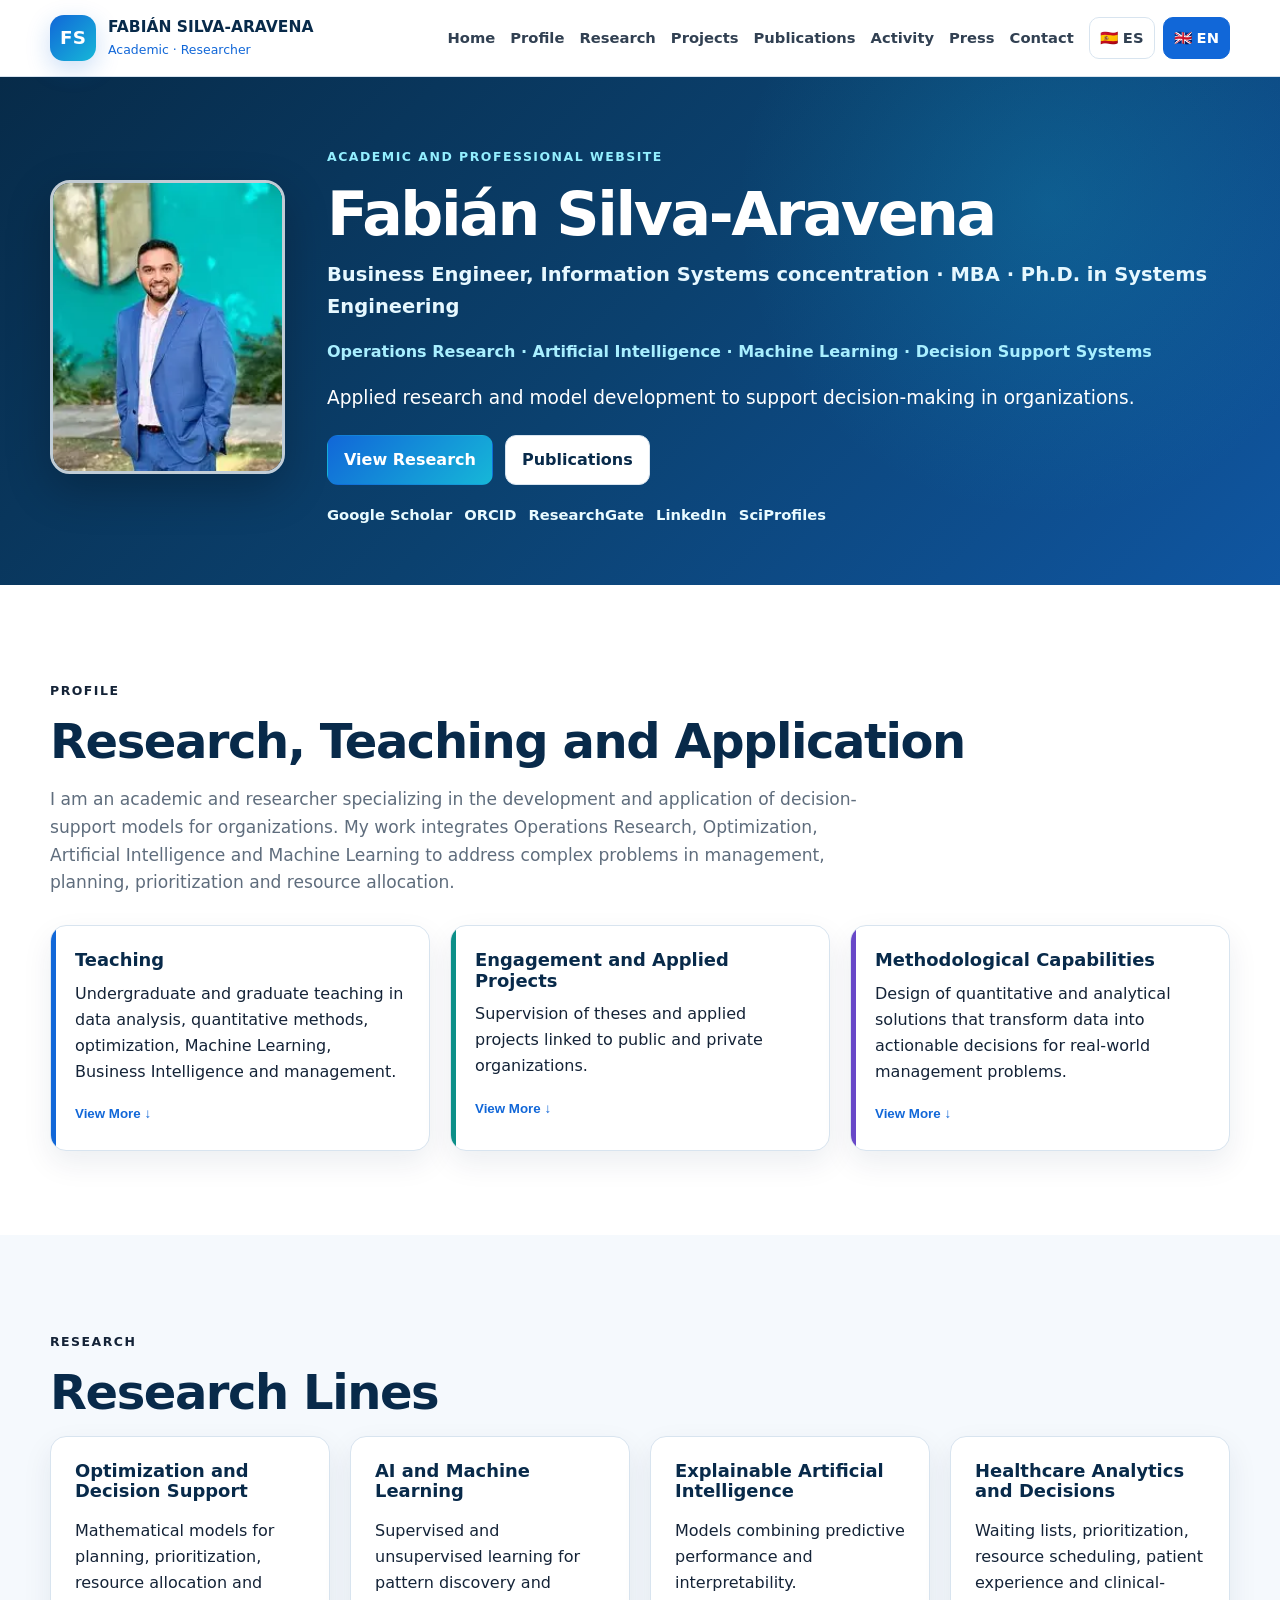
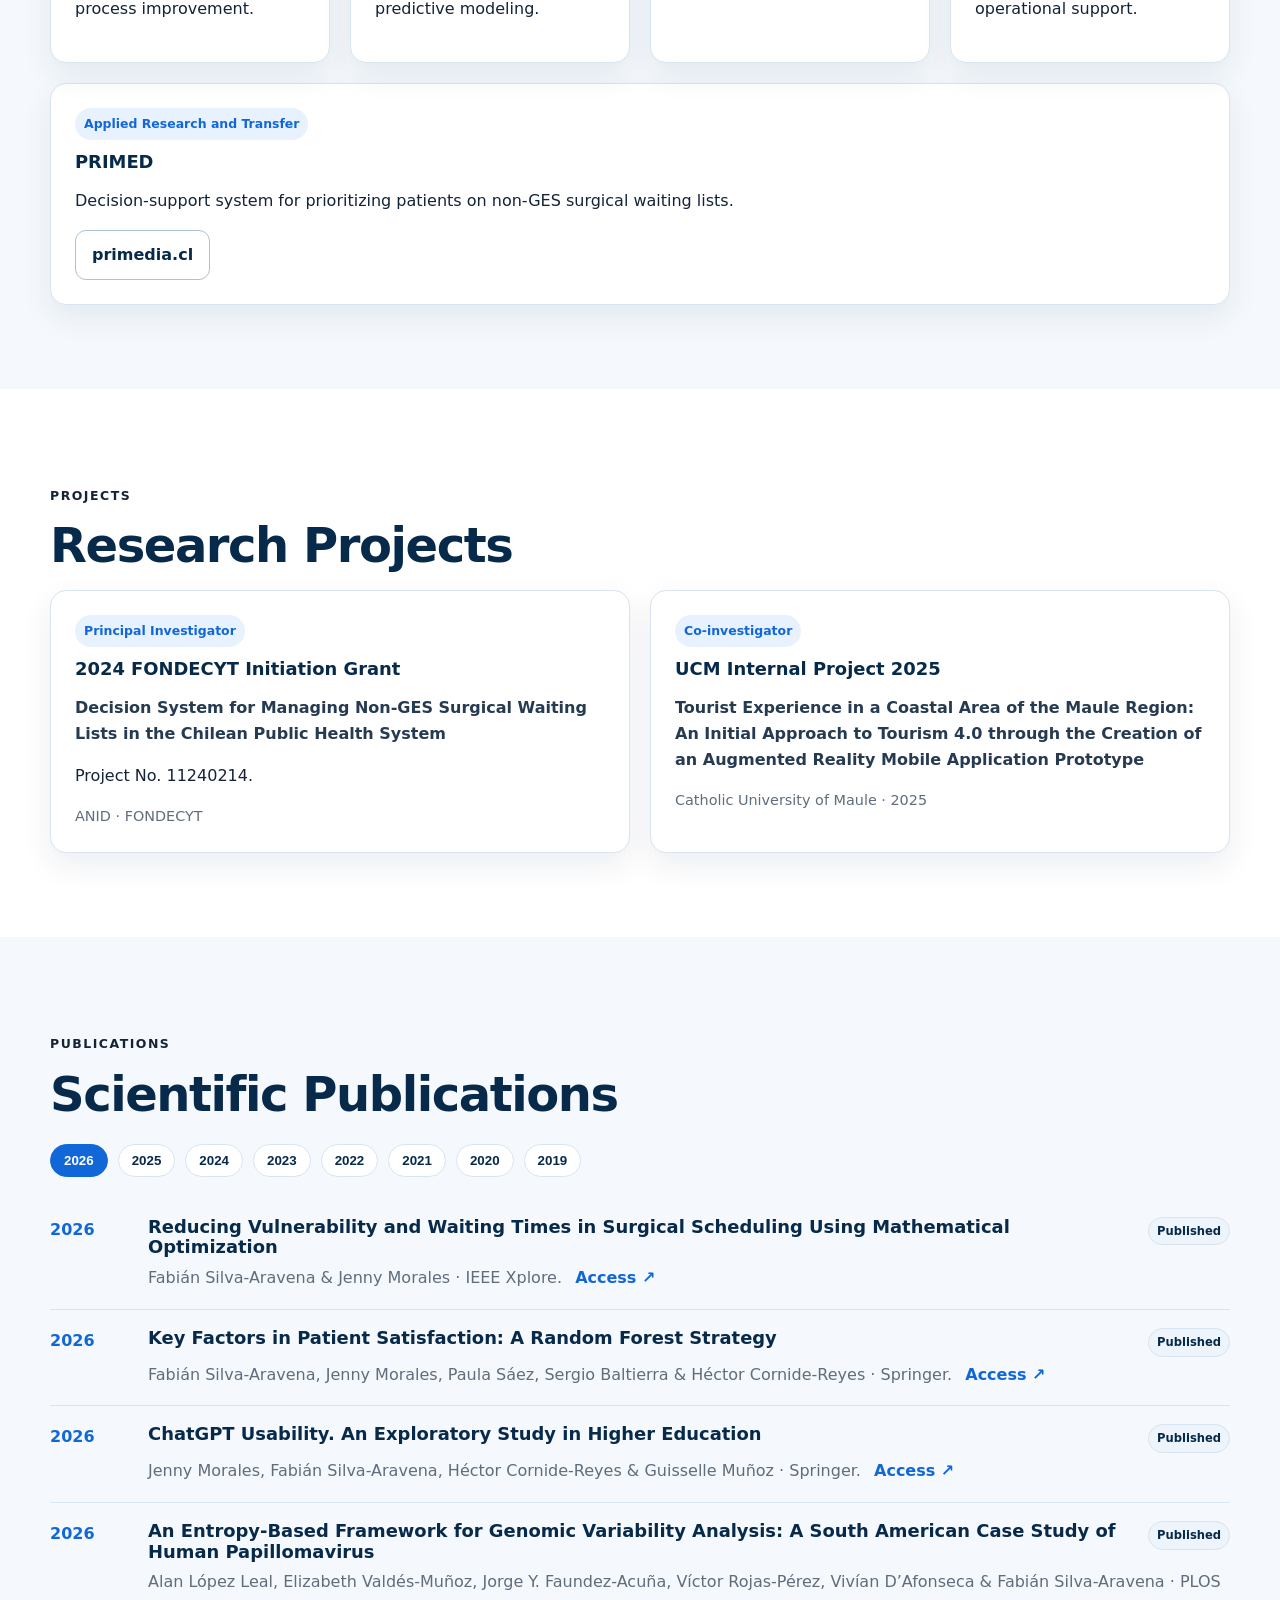
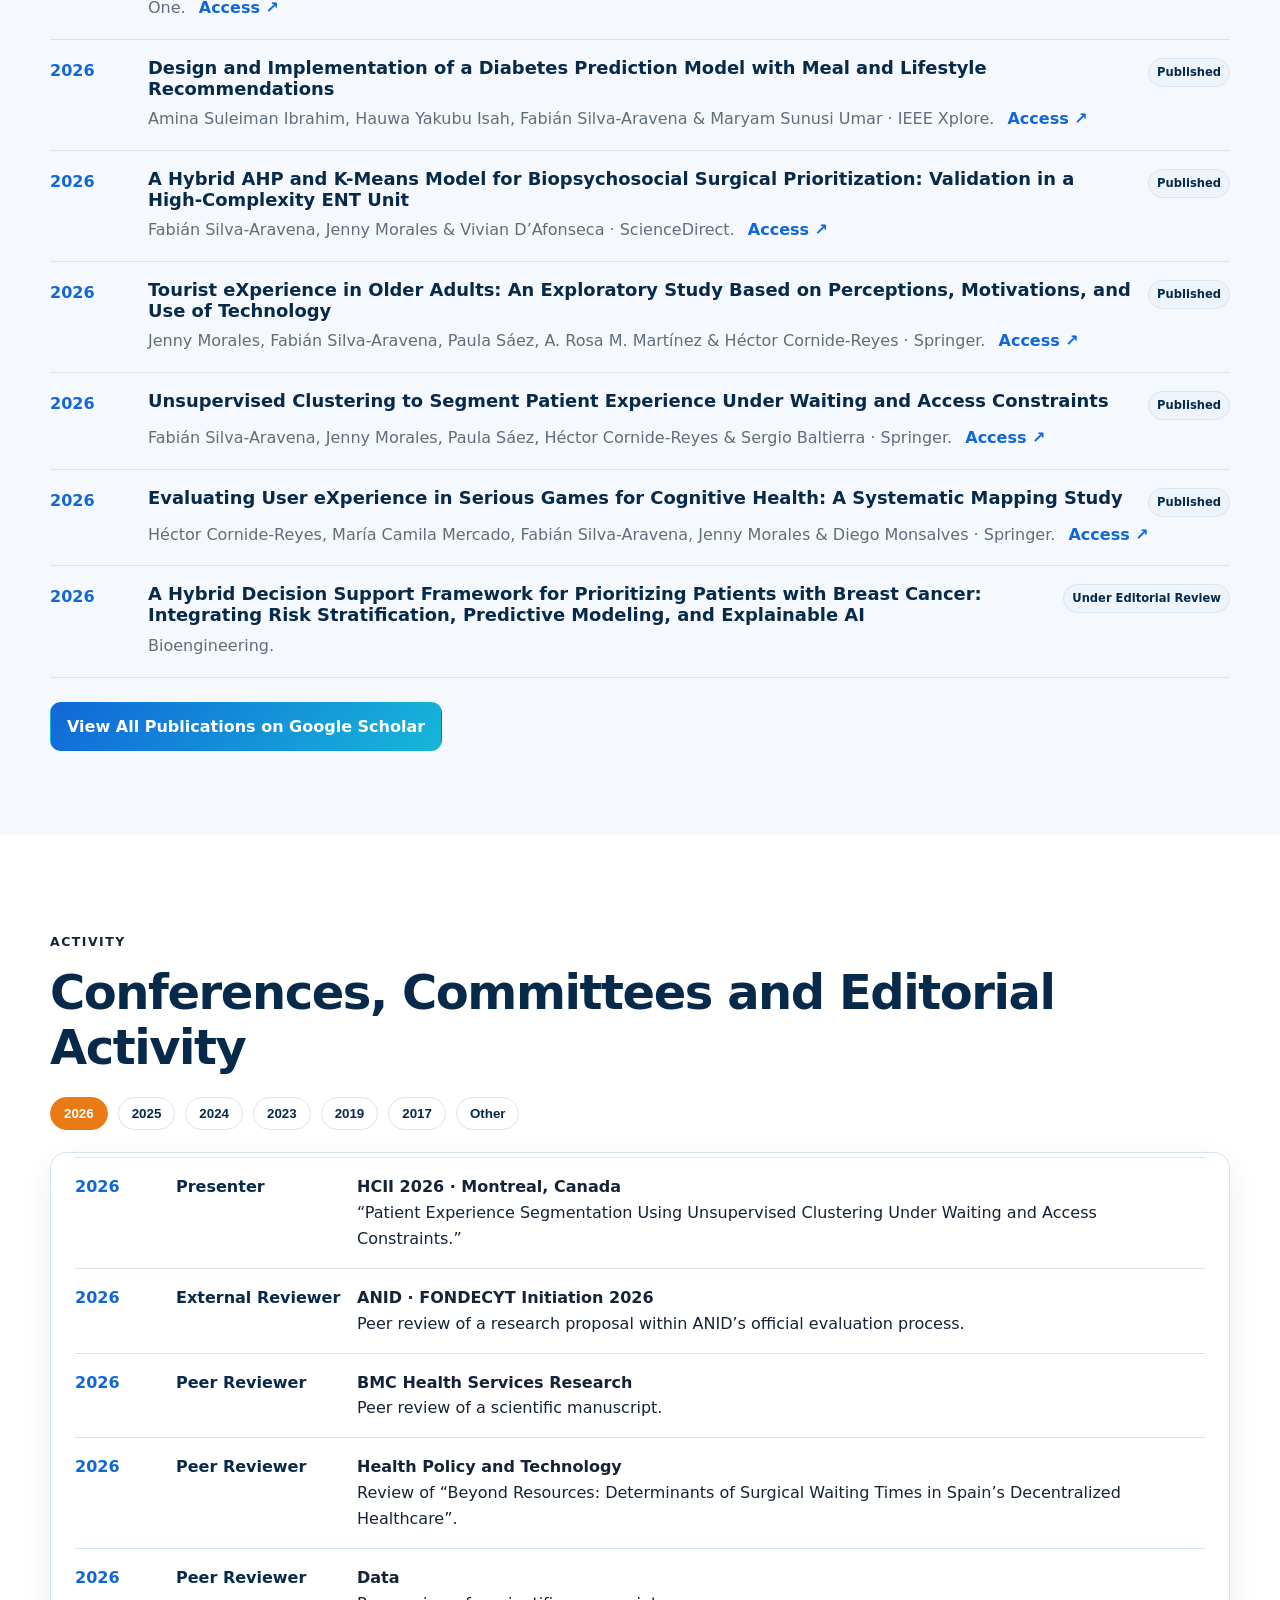
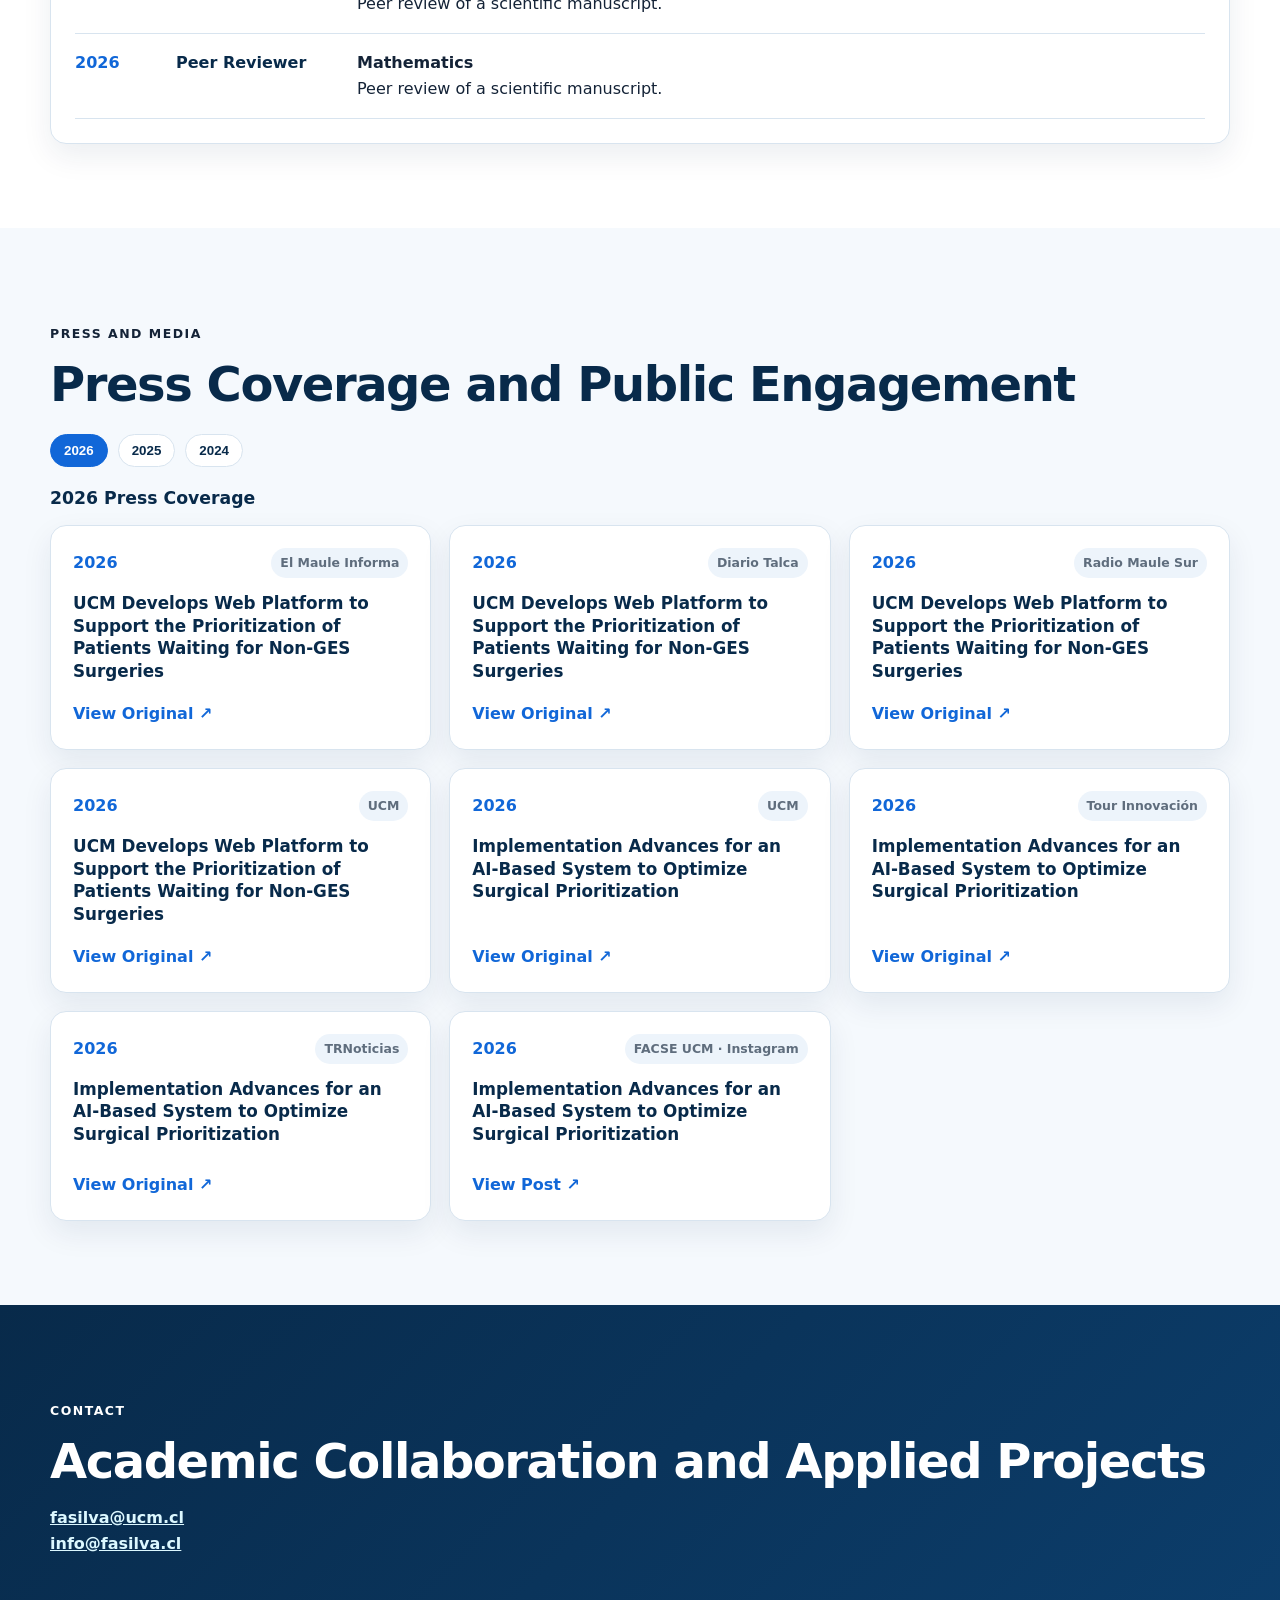
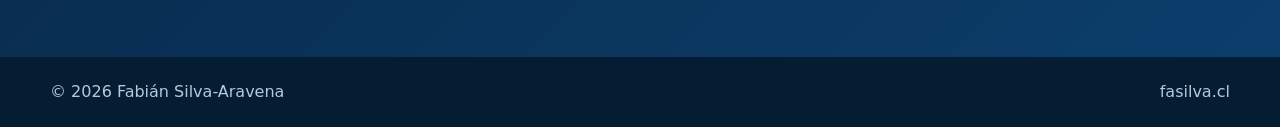
==== en.html @ a3910fb7 "Add Cloudflare Web Analytics to English site" ====
<!DOCTYPE html>
<html lang="en"><head>
<meta charset="utf-8"/><meta content="width=device-width,initial-scale=1" name="viewport"/>
<title>Fabián Silva-Aravena | Academic and Professional Website</title>
<link href="assets/css/style.css?v=15" rel="stylesheet"/></head><body>
<header class="site-header"><div class="container nav-wrap">
<a class="brand-wrap" href="#inicio"><span class="brand-mark">FS</span><span class="brand-text"><strong>FABIÁN SILVA-ARAVENA</strong><span>Academic · Researcher</span></span></a>
<button class="nav-toggle">☰</button><nav class="nav">
<a href="#inicio">Home</a><a href="#perfil">Profile</a><a href="#investigacion">Research</a><a href="#proyectos">Projects</a><a href="#publicaciones">Publications</a><a href="#actividad">Activity</a><a href="#prensa">Press</a><a href="#contacto">Contact</a>
<div class="lang-switch"><a class="" href="index.html">🇪🇸 ES</a><a class="active" href="en.html">🇬🇧 EN</a></div>
</nav></div></header>
<main>
<section class="hero" id="inicio"><div class="container hero-inner">
<div class="photo-wrap"><img alt="Fabián Silva-Aravena" src="assets/img/fabian-silva-aravena.webp"/></div>
<div><p class="eyebrow">Academic and Professional Website</p><h1>Fabián Silva-Aravena</h1>
<p class="degree">Business Engineer, Information Systems concentration · MBA · Ph.D. in Systems Engineering</p>
<p class="areas">Operations Research · Artificial Intelligence · Machine Learning · Decision Support Systems</p>
<p class="lead">Applied research and model development to support decision-making in organizations.</p>
<div class="cta-row"><a class="btn primary" href="#investigacion">View Research</a><a class="btn light" href="#publicaciones">Publications</a></div>
<div class="profile-links"><a href="https://scholar.google.com/citations?user=zPTah8IAAAAJ&amp;hl=es" target="_blank">Google Scholar</a><a href="https://orcid.org/0000-0003-2468-1480" target="_blank">ORCID</a><a href="https://www.researchgate.net/profile/Fabian-Silva-Aravena-2" target="_blank">ResearchGate</a><a href="https://www.linkedin.com/in/fabi%C3%A1n-silva-aravena-a0759566/" target="_blank">LinkedIn</a><a href="https://sciprofiles.com/profile/FabianSilva/publications" rel="noopener noreferrer" target="_blank">SciProfiles</a></div></div>
</div></section>
<section class="section" id="perfil"><div class="container">
<p class="section-kicker">Profile</p><h2>Research, Teaching and Application</h2>
<p class="section-intro">I am an academic and researcher specializing in the development and application of decision-support models for organizations. My work integrates Operations Research, Optimization, Artificial Intelligence and Machine Learning to address complex problems in management, planning, prioritization and resource allocation.</p>
<div class="grid three">
<article class="quick-card"><h3>Teaching</h3><p>Undergraduate and graduate teaching in data analysis, quantitative methods, optimization, Machine Learning, Business Intelligence and management.</p>
<button class="more-btn" data-less="View Less ↑" data-more="View More ↓" data-target="teach">View More ↓</button>
<div class="more-content" id="teach">
<div class="subgroup"><h4>Graduate Teaching</h4><ul>
<li><strong>Management of Technology-Based Companies</strong> · PhD Program in Translational Biotechnology · Catholic University of Maule · 2023, 2024, 2025 and 2026.</li>
<li><strong>Data Mining</strong> · PhD Program in Translational Biotechnology · Catholic University of Maule, Talca · 2022, 2023, 2024, 2025 and 2026.</li>
<li><strong>Business Intelligence</strong> · Master's Program in Organizational Management · Catholic University of Maule, Talca · 2023, 2024, 2025 and 2026.</li>
<li><strong>Data Analysis II</strong> · Master's Program in Organizational Management · Catholic University of Maule, Talca · 2022, 2023, 2024, 2025 and 2026.</li>
<li><strong>Economic and Financial Management</strong> · Master's Program in Public Health · Catholic University of Maule, Talca · 2023.</li>
</ul></div>
<div class="subgroup"><h4>Undergraduate Teaching · Catholic University of Maule</h4><ul>
<li><strong>Data Analysis</strong> · Public Accountant and Auditor · preprocessing, ETL and analysis with RStudio, Power BI and Python · 2025–2026.</li>
<li><strong>Data Analysis</strong> · Business Administration Engineering · RStudio and Power BI · 2024, 2025 and 2026.</li>
<li><strong>Seminar I and II</strong> · Public Accountant and Auditor · development of thesis projects from the research problem through results and conclusions · 2024.</li>
<li><strong>Financial Mathematics</strong> · Business Administration Engineering · simple interest, compound interest and annuities · 2025.</li>
<li><strong>Financial and Budgetary Calculations</strong> · Business Administration · financial mathematics, annuities, gradients and budget analysis · 2022 and 2023.</li>
<li><strong>Administration I</strong> · Public Accountant and Auditor · strategy and the administrative process · 2022 and 2023.</li>
<li><strong>Research Methodology</strong> · Public Accountant and Auditor · qualitative and quantitative research · 2022.</li>
</ul></div>
<div class="subgroup"><h4>Undergraduate Teaching · University of Talca</h4><ul>
<li><strong>Strategic Formulation and Implementation</strong> · Auditing and Management Control Engineering · 2016, 2019, 2020 and 2021.</li>
<li><strong>Optimization</strong> · Auditing and Management Control Engineering · 2015, 2016 and 2020.</li>
<li><strong>Data Mining for Management</strong> · Auditing and Management Control Engineering · 2019 and 2020.</li>
</ul></div></div></article>
<article class="quick-card teal"><h3>Engagement and Applied Projects</h3><p>Supervision of theses and applied projects linked to public and private organizations.</p>
<button class="more-btn" data-less="View Less ↑" data-more="View More ↓" data-target="applied">View More ↓</button>
<div class="more-content" id="applied">
<div class="subgroup"><h4>Master’s Theses</h4><ul>
<li><strong>2025 · Morales, M.</strong> · Master's Program in Organizational Management · “Dynamic Biopsychosocial Prioritization Strategy for Elective Surgeries in High-Complexity Public Hospitals: A Simulation-Based Study.” · Thesis Supervisor.</li>
<li><strong>2024 · Lopez, L.</strong> · Master's Program in Organizational Management · “Systematic Literature Review on Biopsychosocial Factors in Surgical Waiting Lists.” · Thesis Supervisor.</li>
<li><strong>2024 · Gutiérrez, G.</strong> · Master's Program in Organizational Management · “Optimization of the Preventive Maintenance Process in the Coexca S.A. Operations Area.” · Thesis Supervisor.</li>
<li><strong>2023 · Durán, M.</strong> · Master's Program in Organizational Management · “Hybrid Data Analysis Methodology for the Allocation of DS49 Housing Subsidies in the Maule Region: A Decision-Support Strategy.” · Thesis Supervisor.</li>
<li><strong>2023 · Muñoz, L.</strong> · Master's Program in Organizational Management · “Data-Based Methodology for the Allocation of Supreme Decree 49 Subsidies in the O'Higgins Region: An Approach to Decision-Making.” · Thesis Supervisor.</li>
</ul></div>
<div class="subgroup"><h4>Undergraduate Theses</h4><ul>
<li><strong>2024 · Reyes, G. &amp; Gutiérrez, F.</strong> · Public Accountant and Auditor · “Data-Driven Methodology to Control Dropouts in Higher Education: A Strategy Applied to the Catholic University of Maule.” · Thesis Supervisor.</li>
<li><strong>Muñoz, C., Andrares, L. &amp; Castro, O.</strong> · Bachelor's Degree in Accounting and Auditing · “Relationship Between Social Media Use and Academic Performance Among Students in the Department of Economics and Administration at the Catholic University of Maule.” · Thesis Supervisor.</li>
<li><strong>Morales, R.</strong> · Civil Engineering in Computer Science · “Development of an Information System for Prioritizing the Non-GES Otolaryngology Surgical Waiting List.” · Co-supervisor.</li>
<li><strong>Contardo, M.</strong> · Civil Engineering in Computing · “Surgical Priority Prediction System for Otolaryngology Patients Using Machine Learning and Explainable AI Models.” · Co-supervisor.</li>
<li><strong>2019–2020 · Rojas, Y. &amp; Sepúlveda, N.</strong> · Auditing and Management Control Engineering · “Gastronomic and Commercial Strategies During the Pandemic in the City of Talca.” · Thesis Supervisor.</li>
<li><strong>2017–2018 · Morales, G.</strong> · Industrial Civil Engineering · “Reservation Management System for the Use of the Care Room at the Therapeutic Diagnostic Center of a High-Complexity Hospital in Chile.” · Thesis Supervisor.</li>
<li><strong>2012–2013 · Rodriguez, A. &amp; Moreno, E.</strong> · Business Administration Engineering · “Management of Administrative Procedures to Support Cataract Care Management in a High-Complexity Hospital.” · Thesis Supervisor.</li>
<li><strong>2012–2013 · González, J. &amp; Valenzuela, J.</strong> · Business Administration Engineering · “Human Resources Performance Evaluation System for a Company in Talca.” · Thesis Supervisor.</li>
</ul></div>
<div class="subgroup"><h4>Doctoral Thesis</h4><ul>
<li><strong>In progress.</strong> · PhD Program in Translational Biotechnology · “High-Risk Human Papillomavirus Genotyping Protocol and Clinical Prioritization in Women from the Maule Region.” · Co-supervisor.</li>
</ul></div>
<div class="subgroup"><h4>Other Teaching Activities</h4><ul>
<li>Faculty contributor to the design of the advanced elective <strong>“Machine Learning Tools for Decision-Making”</strong> for the Public Accountant and Auditor program.</li>
<li>Reviewer of the Applied Degree Project by <strong>Rivera, R.</strong> · Master's Program in Organizational Management · “Determinants of R&amp;D Investment in Chilean Firms.”</li>
</ul></div></div></article>
<article class="quick-card purple"><h3>Methodological Capabilities</h3><p>Design of quantitative and analytical solutions that transform data into actionable decisions for real-world management problems.</p>
<button class="more-btn" data-less="View Less ↑" data-more="View More ↓" data-target="researchmore">View More ↓</button>
<div class="more-content" id="researchmore"><ul><li>Mathematical optimization, scheduling and resource allocation</li><li>Simulation and scenario evaluation for decision support</li><li>Machine Learning, Artificial Intelligence and Explainable AI (XAI)</li><li>Decision-support system design and applied analytics</li></ul></div></article>
</div></div></section>
<section class="section alt" id="investigacion"><div class="container"><p class="section-kicker">Research</p><h2>Research Lines</h2>
<div class="grid four"><article class="card"><h3>Optimization and Decision Support</h3><p>Mathematical models for planning, prioritization, resource allocation and process improvement.</p></article><article class="card"><h3>AI and Machine Learning</h3><p>Supervised and unsupervised learning for pattern discovery and predictive modeling.</p></article><article class="card"><h3>Explainable Artificial Intelligence</h3><p>Models combining predictive performance and interpretability.</p></article><article class="card"><h3>Healthcare Analytics and Decisions</h3><p>Waiting lists, prioritization, resource scheduling, patient experience and clinical-operational support.</p></article></div>
<div class="card" style="margin-top:20px"><span class="tag">Applied Research and Transfer</span><h3>PRIMED</h3><p>Decision-support system for prioritizing patients on non-GES surgical waiting lists.</p><a class="btn outline" href="https://primedia.cl" target="_blank">primedia.cl</a></div>
</div></section>
<section class="section" id="proyectos"><div class="container"><p class="section-kicker">Projects</p><h2>Research Projects</h2>
<div class="grid two"><article class="card"><span class="tag">Principal Investigator</span><h3>2024 FONDECYT Initiation Grant</h3><p class="project-title">Decision System for Managing Non-GES Surgical Waiting Lists in the Chilean Public Health System</p><p>Project No. 11240214.</p><div class="meta">ANID · FONDECYT</div></article>
<article class="card"><span class="tag">Co-investigator</span><h3>UCM Internal Project 2025</h3><p class="project-title">Tourist Experience in a Coastal Area of the Maule Region: An Initial Approach to Tourism 4.0 through the Creation of an Augmented Reality Mobile Application Prototype</p><div class="meta">Catholic University of Maule · 2025</div></article></div></div></section>
<section class="section alt" id="publicaciones"><div class="container"><p class="section-kicker">Publications</p><h2>Scientific Publications</h2>
<div class="pub-toolbar"><button class="year-btn active" data-year="2026">2026</button><button class="year-btn" data-year="2025">2025</button><button class="year-btn" data-year="2024">2024</button><button class="year-btn" data-year="2023">2023</button><button class="year-btn" data-year="2022">2022</button><button class="year-btn" data-year="2021">2021</button><button class="year-btn" data-year="2020">2020</button><button class="year-btn" data-year="2019">2019</button></div><div class="pub-year active" id="pub-2026">
<article class="publication"><div class="year">2026</div><div><div class="pub-head"><h3>Reducing Vulnerability and Waiting Times in Surgical Scheduling Using Mathematical Optimization</h3><span class="status-badge">Published</span></div><p>Fabián Silva-Aravena &amp; Jenny Morales · IEEE Xplore. <a class="pub-link" href="https://ieeexplore.ieee.org/document/11473376" rel="noopener noreferrer" target="_blank">Access ↗</a></p></div></article>
<article class="publication"><div class="year">2026</div><div><div class="pub-head"><h3>Key Factors in Patient Satisfaction: A Random Forest Strategy</h3><span class="status-badge">Published</span></div><p>Fabián Silva-Aravena, Jenny Morales, Paula Sáez, Sergio Baltierra &amp; Héctor Cornide-Reyes · Springer. <a class="pub-link" href="https://link.springer.com/chapter/10.1007/978-3-032-12801-0_19" rel="noopener noreferrer" target="_blank">Access ↗</a></p></div></article>
<article class="publication"><div class="year">2026</div><div><div class="pub-head"><h3>ChatGPT Usability. An Exploratory Study in Higher Education</h3><span class="status-badge">Published</span></div><p>Jenny Morales, Fabián Silva-Aravena, Héctor Cornide-Reyes &amp; Guisselle Muñoz · Springer. <a class="pub-link" href="https://link.springer.com/chapter/10.1007/978-3-032-12801-0_11" rel="noopener noreferrer" target="_blank">Access ↗</a></p></div></article>
<article class="publication"><div class="year">2026</div><div><div class="pub-head"><h3>An Entropy-Based Framework for Genomic Variability Analysis: A South American Case Study of Human Papillomavirus</h3><span class="status-badge">Published</span></div><p>Alan López Leal, Elizabeth Valdés-Muñoz, Jorge Y. Faundez-Acuña, Víctor Rojas-Pérez, Vivían D’Afonseca &amp; Fabián Silva-Aravena · PLOS One. <a class="pub-link" href="https://journals.plos.org/plosone/article?id=10.1371/journal.pone.0349447" rel="noopener noreferrer" target="_blank">Access ↗</a></p></div></article>
<article class="publication"><div class="year">2026</div><div><div class="pub-head"><h3>Design and Implementation of a Diabetes Prediction Model with Meal and Lifestyle Recommendations</h3><span class="status-badge">Published</span></div><p>Amina Suleiman Ibrahim, Hauwa Yakubu Isah, Fabián Silva-Aravena &amp; Maryam Sunusi Umar · IEEE Xplore. <a class="pub-link" href="https://ieeexplore.ieee.org/abstract/document/11473725" rel="noopener noreferrer" target="_blank">Access ↗</a></p></div></article>
<article class="publication"><div class="year">2026</div><div><div class="pub-head"><h3>A Hybrid AHP and K-Means Model for Biopsychosocial Surgical Prioritization: Validation in a High-Complexity ENT Unit</h3><span class="status-badge">Published</span></div><p>Fabián Silva-Aravena, Jenny Morales &amp; Vivian D’Afonseca · ScienceDirect. <a class="pub-link" href="https://www.sciencedirect.com/science/article/pii/S1807593226000463" rel="noopener noreferrer" target="_blank">Access ↗</a></p></div></article>
<article class="publication"><div class="year">2026</div><div><div class="pub-head"><h3>Tourist eXperience in Older Adults: An Exploratory Study Based on Perceptions, Motivations, and Use of Technology</h3><span class="status-badge">Published</span></div><p>Jenny Morales, Fabián Silva-Aravena, Paula Sáez, A. Rosa M. Martínez &amp; Héctor Cornide-Reyes · Springer. <a class="pub-link" href="https://link.springer.com/chapter/10.1007/978-3-032-31407-9_10" rel="noopener noreferrer" target="_blank">Access ↗</a></p></div></article>
<article class="publication"><div class="year">2026</div><div><div class="pub-head"><h3>Unsupervised Clustering to Segment Patient Experience Under Waiting and Access Constraints</h3><span class="status-badge">Published</span></div><p>Fabián Silva-Aravena, Jenny Morales, Paula Sáez, Héctor Cornide-Reyes &amp; Sergio Baltierra · Springer. <a class="pub-link" href="https://link.springer.com/chapter/10.1007/978-3-032-31418-5_29" rel="noopener noreferrer" target="_blank">Access ↗</a></p></div></article>
<article class="publication"><div class="year">2026</div><div><div class="pub-head"><h3>Evaluating User eXperience in Serious Games for Cognitive Health: A Systematic Mapping Study</h3><span class="status-badge">Published</span></div><p>Héctor Cornide-Reyes, María Camila Mercado, Fabián Silva-Aravena, Jenny Morales &amp; Diego Monsalves · Springer. <a class="pub-link" href="https://link.springer.com/chapter/10.1007/978-3-032-31418-5_25" rel="noopener noreferrer" target="_blank">Access ↗</a></p></div></article>
<article class="publication"><div class="year">2026</div><div><div class="pub-head"><h3>A Hybrid Decision Support Framework for Prioritizing Patients with Breast Cancer: Integrating Risk Stratification, Predictive Modeling, and Explainable AI</h3><span class="status-badge">Under Editorial Review</span></div><p>Bioengineering.</p></div></article>
</div><div class="pub-year" id="pub-2025"><article class="publication"><div class="year">2025</div><div><div class="pub-head"><h3>Perceptions of ChatGPT: An Exploratory Study in Higher Education</h3><span class="status-badge">Published</span></div><p>Jenny Morales, Fabián Silva-Aravena, Héctor Cornide-Reyes &amp; Guisselle Muñoz · IEEE Xplore. <a class="pub-link" href="https://ieeexplore.ieee.org/document/11420797/authors#authors" rel="noopener noreferrer" target="_blank">Access ↗</a></p></div></article><article class="publication"><div class="year">2025</div><div><div class="pub-head"><h3>e-Health Strategy for Surgical Prioritization: A Methodology Based on Digital Twins and Reinforcement Learning</h3><span class="status-badge">Published</span></div><p>Silva-Aravena, F., Morales, J., &amp; Jayabalan, M. · Bioengineering, 12(6), 605. <a class="pub-link" href="https://doi.org/10.3390/bioengineering12060605" rel="noopener noreferrer" target="_blank">Access ↗</a></p></div></article><article class="publication"><div class="year">2025</div><div><div class="pub-head"><h3>Optimizing MRI Scheduling in High-Complexity Hospitals: A Digital Twin and Reinforcement Learning Approach</h3><span class="status-badge">Published</span></div><p>Silva-Aravena, F., Morales, J., Jayabalan, M., &amp; Sáez, P. · Bioengineering, 12(6), 626. <a class="pub-link" href="https://doi.org/10.3390/bioengineering12060626" rel="noopener noreferrer" target="_blank">Access ↗</a></p></div></article><article class="publication"><div class="year">2025</div><div><div class="pub-head"><h3>Dynamic Decision System for ENT Surgery Waiting List Prioritization Using M-Score and TOPSIS Methodology</h3><span class="status-badge">Published</span></div><p>Silva-Aravena, F., &amp; Morales, J. · Health Policy and Technology. <a class="pub-link" href="https://doi.org/10.1016/j.hlpt.2025.101036" rel="noopener noreferrer" target="_blank">Access ↗</a></p></div></article><article class="publication"><div class="year">2025</div><div><div class="pub-head"><h3>Dynamic Surgical Prioritization: A Machine Learning and XAI-Based Strategy</h3><span class="status-badge">Published</span></div><p>Silva-Aravena, F., Morales, J., Jayabalan, M., Rana, M. E., &amp; Gutiérrez-Bahamondes, J. H. · Technologies, 13(2), 72. <a class="pub-link" href="https://doi.org/10.3390/technologies13020072" rel="noopener noreferrer" target="_blank">Access ↗</a></p></div></article><article class="publication"><div class="year">2025</div><div><div class="pub-head"><h3>Generative Artificial Intelligence in Agile Software Development Processes: A Literature Review Focused on User eXperience</h3><span class="status-badge">Published</span></div><p>Co-author · Springer Nature. <a class="pub-link" href="https://doi.org/10.1007/978-3-031-93536-7_16" rel="noopener noreferrer" target="_blank">Access ↗</a></p></div></article><article class="publication"><div class="year">2025</div><div><div class="pub-head"><h3>University Education in Industry 4.0 Competencies: An Approach Focused on Engineering and Management</h3><span class="status-badge">Published</span></div><p>Co-author · Formación Universitaria. <a class="pub-link" href="https://doi.org/10.4067/s0718-50062025000500169" rel="noopener noreferrer" target="_blank">Access ↗</a></p></div></article></div><div class="pub-year" id="pub-2024"><article class="publication"><div class="year">2024</div><div><div class="pub-head"><h3>Reducing Waiting Times to Improve Patient Satisfaction: A Hybrid Strategy for Decision Support Management</h3><span class="status-badge">Published</span></div><p>Morales, J., Silva-Aravena, F., &amp; Sáez, P. · Mathematics, 12(23), 3743. <a class="pub-link" href="https://www.mdpi.com/2227-7390/12/23/3743" rel="noopener noreferrer" target="_blank">Access ↗</a></p></div></article><article class="publication"><div class="year">2024</div><div><div class="pub-head"><h3>Use of Artificial Intelligence as a Mechanism to Evaluate Costumer Experience. Literature Review</h3><span class="status-badge">Published</span></div><p>Silva-Aravena, F., Morales, J., Sáez, P., Jorquera, J., &amp; Cornide-Reyes, H. · Lecture Notes in Computer Science, Springer. <a class="pub-link" href="https://link.springer.com/chapter/10.1007/978-3-031-61305-0_24" rel="noopener noreferrer" target="_blank">Access ↗</a></p></div></article><article class="publication"><div class="year">2024</div><div><div class="pub-head"><h3>Perception of the Gender Gap in the Business Area: a Collaborative Online International Learning Approach</h3><span class="status-badge">Published</span></div><p>Morales, J., Silva-Aravena, F., Orellana, P. S., &amp; Rodriguez, Y. V. · 2024 43rd International Conference of the Chilean Computer Science Society (SCCC), IEEE. <a class="pub-link" href="https://ieeexplore.ieee.org/document/10767633" rel="noopener noreferrer" target="_blank">Access ↗</a></p></div></article><article class="publication"><div class="year">2024</div><div><div class="pub-head"><h3>Tourist eXperience and Use of Virtual Reality, Augmented Reality and Metaverse: A Literature Review</h3><span class="status-badge">Published</span></div><p>Morales, J., Cornide-Reyes, H., Silva-Aravena, F., Sepúlveda, J., &amp; Muñoz, G. · Lecture Notes in Computer Science, vol. 14704, Springer. <a class="pub-link" href="https://link.springer.com/chapter/10.1007/978-3-031-61281-7_14" rel="noopener noreferrer" target="_blank">Access ↗</a></p></div></article><article class="publication"><div class="year">2024</div><div><div class="pub-head"><h3>Improving UX in Digital Transformation Projects Through Lean Principles</h3><span class="status-badge">Published</span></div><p>Cornide-Reyes, H., Duran, C., Baltierra, S., Silva-Aravena, F., &amp; Morales, J. · Lecture Notes in Computer Science, vol. 14704, Springer. <a class="pub-link" href="https://link.springer.com/chapter/10.1007/978-3-031-61281-7_11" rel="noopener noreferrer" target="_blank">Access ↗</a></p></div></article><article class="publication"><div class="year">2024</div><div><div class="pub-head"><h3>Digital Skills in Higher Education: Strategies Adopted by Universities to Promote their Development in Students and Professors</h3><span class="status-badge">Published</span></div><p>Sáez, P., Morales, J., &amp; Silva-Aravena, F. · 2024 43rd International Conference of the Chilean Computer Science Society (SCCC), IEEE. <a class="pub-link" href="https://ieeexplore.ieee.org/document/10767660" rel="noopener noreferrer" target="_blank">Access ↗</a></p></div></article></div><div class="pub-year" id="pub-2023"><article class="publication"><div class="year">2023</div><div><div class="pub-head"><h3>Digital Transformation in Organizations: Implications for the Workforce</h3><span class="status-badge">Published</span></div><p>Sáez, P., Morales, J., &amp; Silva-Aravena, F. · IEEE CHILECON. <a class="pub-link" href="https://ieeexplore.ieee.org/document/10418736" rel="noopener noreferrer" target="_blank">Access ↗</a></p></div></article><article class="publication"><div class="year">2023</div><div><div class="pub-head"><h3>A Hybrid Algorithm of ML and XAI to Prevent Breast Cancer: A Strategy to Support Decision Making</h3><span class="status-badge">Published</span></div><p>Silva-Aravena, F., Núñez Delafuente, H., Gutiérrez-Bahamondes, J. H., &amp; Morales, J. · Cancers, 15(9), 2443. <a class="pub-link" href="https://doi.org/10.3390/cancers15092443" rel="noopener noreferrer" target="_blank">Access ↗</a></p></div></article><article class="publication"><div class="year">2023</div><div><div class="pub-head"><h3>Implementing Digital Transformation in Industry 4.0</h3><span class="status-badge">Published</span></div><p>Cornide-Reyes, H., Morales, J., Silva-Aravena, F., Ocqueteau, A., Melendez, N., &amp; Villarroel, R. · Lecture Notes in Computer Science, vol. 14025, Springer.</p></div></article><article class="publication"><div class="year">2023</div><div><div class="pub-head"><h3>Virtual Reality, Augmented Reality and Metaverse: Customer Experience Approach and User Experience Evaluation Methods. Literature Review</h3><span class="status-badge">Published</span></div><p>Morales, J., Cornide-Reyes, H., Rossel, P., Sáez, P., &amp; Silva-Aravena, F. · Lecture Notes in Computer Science, vol. 14025, Springer. <a class="pub-link" href="https://doi.org/10.1007/978-3-031-35915-6_40" rel="noopener noreferrer" target="_blank">Access ↗</a></p></div></article><article class="publication"><div class="year">2023</div><div><div class="pub-head"><h3>Application of Fuzzy TOPSIS for Prioritization of Patients on Elective Surgeries Waiting List – A Novel Multi-Criteria Decision-Making Approach</h3><span class="status-badge">Published</span></div><p>Rana, H., Umer, M., Hassan, U., Asgher, U., Silva-Aravena, F., &amp; Ehsan, N. · Decision Making: Applications in Management and Engineering. <a class="pub-link" href="https://doi.org/10.31181/dmame060127022023r" rel="noopener noreferrer" target="_blank">Access ↗</a></p></div></article><article class="publication"><div class="year">2023</div><div><div class="pub-head"><h3>Infeasibility Maps: Application to the Optimization of the Design of Pumping Stations in Water Distribution Networks</h3><span class="status-badge">Published</span></div><p>Gutiérrez-Bahamondes, J. H., Mora-Melia, D., Valdivia-Muñoz, B., Silva-Aravena, F., &amp; Iglesias-Rey, P. L. · Mathematics, 11(7), 1582. <a class="pub-link" href="https://doi.org/10.3390/math11071582" rel="noopener noreferrer" target="_blank">Access ↗</a></p></div></article><article class="publication"><div class="year">2023</div><div><div class="pub-head"><h3>Virtual Reality and Augmented Reality Applied to E-Commerce: A Literature Review</h3><span class="status-badge">Published</span></div><p>Morales, J., Silva-Aravena, F., Valdés, Y., &amp; Baltierra, S. · Human-Computer Interaction / Springer. <a class="pub-link" href="https://doi.org/10.1007/978-3-031-24709-5_15" rel="noopener noreferrer" target="_blank">Access ↗</a></p></div></article></div><div class="pub-year" id="pub-2022"><article class="publication"><div class="year">2022</div><div><div class="pub-head"><h3>An Intelligent System for Patients’ Well-Being: A Multicriteria Decision-Making Approach</h3><span class="status-badge">Published</span></div><p>Silva-Aravena, F., Gutierrez-Bahamondes, J., Delafuente, H. N., &amp; Toledo-Molina, R. M. · Mathematics, 10(21), 3956. <a class="pub-link" href="https://doi.org/10.3390/math10213956" rel="noopener noreferrer" target="_blank">Access ↗</a></p></div></article><article class="publication"><div class="year">2022</div><div><div class="pub-head"><h3>A Novelty Strategy to Classify Chronic Patients at Risk: A Hybrid Machine Learning Approach</h3><span class="status-badge">Published</span></div><p>Silva-Aravena, F., Delafuente, H. N., &amp; Astudillo, C. A. · Mathematics, 10(17), 3053. <a class="pub-link" href="https://doi.org/10.3390/math10173053" rel="noopener noreferrer" target="_blank">Access ↗</a></p></div></article><article class="publication"><div class="year">2022</div><div><div class="pub-head"><h3>Dynamic Surgical Waiting List Methodology: A Networking Approach</h3><span class="status-badge">Published</span></div><p>Silva-Aravena, F., &amp; Morales, J. · Mathematics, 10(13), 2307. <a class="pub-link" href="https://doi.org/10.3390/math10132307" rel="noopener noreferrer" target="_blank">Access ↗</a></p></div></article></div><div class="pub-year" id="pub-2021"><article class="publication"><div class="year">2021</div><div><div class="pub-head"><h3>Patients’ Prioritization on Surgical Waiting Lists: A Decision Support System</h3><span class="status-badge">Published</span></div><p>Silva-Aravena, F., Álvarez-Miranda, E., Astudillo, C. A., González-Martínez, L., &amp; Ledezma, J. G. · Mathematics, 9(10), 1097. <a class="pub-link" href="https://doi.org/10.3390/math9101097" rel="noopener noreferrer" target="_blank">Access ↗</a></p></div></article></div><div class="pub-year" id="pub-2020"><article class="publication"><div class="year">2020</div><div><div class="pub-head"><h3>Inventory Management at a Chilean Hospital Pharmacy: Case Study of a Dynamic Decision-Aid Tool</h3><span class="status-badge">Published</span></div><p>Silva-Aravena, F., Ceballos-Fuentealba, I., &amp; Álvarez-Miranda, E. · Mathematics, 8(11), 1962. <a class="pub-link" href="https://doi.org/10.3390/math8111962" rel="noopener noreferrer" target="_blank">Access ↗</a></p></div></article><article class="publication"><div class="year">2020</div><div><div class="pub-head"><h3>On the Data to Know the Prioritization and Vulnerability of Patients on Surgical Waiting Lists</h3><span class="status-badge">Published</span></div><p>Silva-Aravena, F., Álvarez-Miranda, E., Astudillo, C. A., González-Martínez, L., &amp; Ledezma, J. G. · Data in Brief, 29, 105310. <a class="pub-link" href="https://doi.org/10.1016/j.dib.2020.105310" rel="noopener noreferrer" target="_blank">Access ↗</a></p></div></article></div><div class="pub-year" id="pub-2019"><article class="publication"><div class="year">2019</div><div><div class="pub-head"><h3>Data Extracted from Olive Oil Mill Waste Exposed to Ambient Conditions</h3><span class="status-badge">Published</span></div><p>González-Martínez, L., Hernández, D., Astudillo, C. A., Silva, F., &amp; Gabriel, D. · Data in Brief, 26, 104555. <a class="pub-link" href="https://doi.org/10.1016/j.dib.2019.104555" rel="noopener noreferrer" target="_blank">Access ↗</a></p></div></article></div>
<div style="margin-top:24px"><a class="btn primary" href="https://scholar.google.com/citations?user=zPTah8IAAAAJ&amp;hl=es" target="_blank">View All Publications on Google Scholar</a></div>
</div></section>
<section class="section" id="actividad"><div class="container"><p class="section-kicker">Activity</p><h2>Conferences, Committees and Editorial Activity</h2>
<div class="activity-toolbar"><button class="activity-year-btn active" data-activity-year="2026">2026</button><button class="activity-year-btn" data-activity-year="2025">2025</button><button class="activity-year-btn" data-activity-year="2024">2024</button><button class="activity-year-btn" data-activity-year="2023">2023</button><button class="activity-year-btn" data-activity-year="2019">2019</button><button class="activity-year-btn" data-activity-year="2017">2017</button><button class="activity-year-btn" data-activity-year="Otros">Other</button></div>
<div class="card activity-full"><div class="activity-list"><div class="activity-year active" id="activity-2026"><div class="activity-item"><span class="yr">2026</span><span class="role">Presenter</span><div><strong>HCII 2026 · Montreal, Canada</strong><br/>“Patient Experience Segmentation Using Unsupervised Clustering Under Waiting and Access Constraints.”</div></div><div class="activity-item"><span class="yr">2026</span><span class="role">External Reviewer</span><div><strong>ANID · FONDECYT Initiation 2026</strong><br/>Peer review of a research proposal within ANID’s official evaluation process.</div></div><div class="activity-item"><span class="yr">2026</span><span class="role">Peer Reviewer</span><div><strong>BMC Health Services Research</strong><br/>Peer review of a scientific manuscript.</div></div><div class="activity-item"><span class="yr">2026</span><span class="role">Peer Reviewer</span><div><strong>Health Policy and Technology</strong><br/>Review of “Beyond Resources: Determinants of Surgical Waiting Times in Spain’s Decentralized Healthcare”.</div></div><div class="activity-item"><span class="yr">2026</span><span class="role">Peer Reviewer</span><div><strong>Data</strong><br/>Peer review of a scientific manuscript.</div></div><div class="activity-item"><span class="yr">2026</span><span class="role">Peer Reviewer</span><div><strong>Mathematics</strong><br/>Peer review of a scientific manuscript.</div></div></div><div class="activity-year" id="activity-2025"><div class="activity-item"><span class="yr">2025</span><span class="role">External Reviewer</span><div><strong>ANID · FONDECYT Initiation 2025</strong><br/>Peer review of a research proposal within ANID’s official evaluation process.</div></div><div class="activity-item"><span class="yr">2025</span><span class="role">Presenter</span><div><strong>2025 IEEE International Conference on Emerging Innovation and Digital Technology (ICEIDT)</strong><br/>“Reducing Vulnerability and Waiting Times in Surgical Scheduling Using Mathematical Optimization.”</div></div><div class="activity-item"><span class="yr">2025</span><span class="role">Presenter</span><div><strong>XVI INFONOR 2025</strong><br/>“Rule-Based Decision Tree for Surgical Priorization in Otolaringology.”</div></div><div class="activity-item"><span class="yr">2025</span><span class="role">Presenter</span><div><strong>Conferencias CLEI, JCC, CHILECON 2025</strong><br/>“Reducing Waiting Times to Improve Patient Satisfaction: A Hybrid Strategy for Decision Support Management.” Track: Best of Our Research.</div></div><div class="activity-item"><span class="yr">2025</span><span class="role">Presenter</span><div><strong>HCI INTERNATIONAL 2025 · Gothenburg, Sweden</strong><br/>“Key Factors in Patient Satisfaction: A Random Forest Strategy.”</div></div><div class="activity-item"><span class="yr">2025</span><span class="role">Scientific Committee</span><div><strong>2025 IEEE International Conference on Emerging Innovation and Digital Technology (ICEIDT)</strong><br/>Paper reviewer.</div></div><div class="activity-item"><span class="yr">2025</span><span class="role">Scientific Committee</span><div><strong>XVI INFONOR 2025</strong><br/>Paper reviewer.</div></div><div class="activity-item"><span class="yr">2025</span><span class="role">Scientific Committee</span><div><strong>Conferencias CLEI, JCC, CHILECON 2025</strong><br/>Paper reviewer.</div></div><div class="activity-item"><span class="yr">2025</span><span class="role">Chair</span><div><strong>Conferencias CLEI, JCC, CHILECON 2025</strong><br/>Served as Chair.</div></div><div class="activity-item"><span class="yr">2025</span><span class="role">Peer Reviewer</span><div><strong>Sensors</strong><br/>Review of “Clinical Validation of a Video-Otoscopy-Based Medical Device for the Remote Diagnosis of Ear Complaints”.</div></div><div class="activity-item"><span class="yr">2025</span><span class="role">Peer Reviewer</span><div><strong>Sensors</strong><br/>Review of “A Comparative Analysis of IoT Machine Learning Methods for Effective Diabetes Prediction”.</div></div><div class="activity-item"><span class="yr">2025</span><span class="role">Peer Reviewer</span><div><strong>Systems</strong><br/>Review of “A Multi-Objective Simulation–Optimization Framework for Emergency Department Efficiency Using RSM and Goal Programming”.</div></div><div class="activity-item"><span class="yr">2025</span><span class="role">Peer Reviewer</span><div><strong>Applied Sciences</strong><br/>Review of “Machine Learning in Clinical Decision Making: Algorithmic Challenges, Data Limitations and Multidisciplinary Perspectives”.</div></div><div class="activity-item"><span class="yr">2025</span><span class="role">Guest Editor</span><div><strong>Sustainability</strong><br/>Special Issue: “Service Experience and Servicescape in Sustainable Consumption”.</div></div></div><div class="activity-year" id="activity-2024"><div class="activity-item"><span class="yr">2024</span><span class="role">Presenter</span><div><strong>HCI International · Washington D.C., USA · Washington Hilton Hotel</strong><br/>“Use of Artificial Intelligence as a Mechanism to Evaluate Costumer Experience. Literature Review.”</div></div><div class="activity-item"><span class="yr">2024</span><span class="role">Keynote Speaker</span><div><strong>XV International Conference on Computing and Informatics of Northern Chile (INFONOR) · September 4–6 · Copiapó, Chile · University of Atacama</strong><br/>“Management of non-GES surgical waiting lists in the Chilean public health system.”</div></div><div class="activity-item"><span class="yr">2024</span><span class="role">Academic Committee Member</span><div><strong>XV INFONOR · Copiapó, Chile</strong><br/>Participation in the academic committee.</div></div><div class="activity-item"><span class="yr">2024</span><span class="role">Co-author</span><div><strong>IEEE Chilean Computing Conference (JCC) · October 28–30 · Temuco, Chile · University of La Frontera</strong><br/>“Digital Skills in Higher Education: Strategies Adopted by Universities to Promote their Development in Students and Professors.”</div></div><div class="activity-item"><span class="yr">2024</span><span class="role">Peer Reviewer</span><div><strong>Expert Systems with Applications</strong><br/>Review of “Prioritization of Transfer Centers Using GIS and Fuzzy Dombi Bonferroni Weighted Assessment (DOBAS) Model”.</div></div></div><div class="activity-year" id="activity-2023"><div class="activity-item"><span class="yr">2023</span><span class="role">Chair</span><div><strong>ASFAE-ENEFA Conference · Catholic University of the Most Holy Conception · Concepción, Chile</strong><br/>Review and evaluation of scientific papers in the “Information Systems for Decision-Making” track.</div></div><div class="activity-item"><span class="yr">2023</span><span class="role">Presenter</span><div><strong>ASFAE-ENEFA Conference · Concepción, Chile</strong><br/>Presentation of “A Hybrid Algorithm of ML and XAI to Prevent Breast Cancer: A Strategy to Support Decision Making”.</div></div><div class="activity-item"><span class="yr">2023</span><span class="role">Peer Reviewer</span><div><strong>Expert Systems with Applications</strong><br/>Review of the article “Prioritization of Transfer Centers Using GIS and Fuzzy Dombi Bonferroni Weighted Assessment (DOBAS) Model”.</div></div><div class="activity-item"><span class="yr">2023</span><span class="role">Peer Reviewer</span><div><strong>Expert Systems with Applications</strong><br/>Review of the article “Intelligent Framework for the Classification of Skewed Multiclass Biomass Feedstock”.</div></div></div><div class="activity-year" id="activity-2019"><div class="activity-item"><span class="yr">2019</span><span class="role">Presenter</span><div><strong>Industrial Civil Engineering Conference · Autonomous University of Chile · Talca, Chile</strong><br/>“Prioritization of patients on the elective surgical waiting list.”</div></div></div><div class="activity-year" id="activity-2017"><div class="activity-item"><span class="yr">2017</span><span class="role">Attendee</span><div><strong>Computational Intelligence Conference · University of Valparaíso · Valparaíso, Chile</strong><br/>Conference attendance.</div></div></div><div class="activity-year" id="activity-Otros"><div class="activity-item"><span class="yr">Other</span><span class="role">Presenter</span><div><strong>CPA School Research Seminar · Catholic University of Maule · Talca, Chile</strong><br/>Presentation of a research study.</div></div><div class="activity-item"><span class="yr">Other</span><span class="role">International Training</span><div><strong>INTECAP · Guatemala</strong><br/>International teaching in data analytics for decision-making.</div></div><div class="activity-item"><span class="yr">Other (2025–present)</span><span class="role">Doctoral Program Faculty Member</span><div><strong>PhD Program in Translational Biotechnology · Catholic University of Maule</strong><br/>Participation in academic committees and doctoral faculty meetings.</div></div></div></div></div>
</div></section>
<section class="section alt" id="prensa"><div class="container"><p class="section-kicker">Press and Media</p><h2>Press Coverage and Public Engagement</h2>
<div class="press-toolbar"><button class="press-year-btn active" data-press-year="2026">2026</button><button class="press-year-btn" data-press-year="2025">2025</button><button class="press-year-btn" data-press-year="2024">2024</button></div><div class="press-year active" id="press-2026"><h3 class="press-year-title">2026 Press Coverage</h3><div class="media-grid"><article class="media-card"><div class="media-meta"><span class="media-year">2026</span><span class="media-source">El Maule Informa</span></div><h3>UCM Develops Web Platform to Support the Prioritization of Patients Waiting for Non-GES Surgeries</h3><a class="media-link" href="https://elmauleinforma.cl/ucm-desarrolla-plataforma-web-para-apoyar-la-priorizacion-de-pacientes-en-espera-de-cirugias-no-ges/" rel="noopener noreferrer" target="_blank">View Original ↗</a></article><article class="media-card"><div class="media-meta"><span class="media-year">2026</span><span class="media-source">Diario Talca</span></div><h3>UCM Develops Web Platform to Support the Prioritization of Patients Waiting for Non-GES Surgeries</h3><a class="media-link" href="https://diariotalca.cl/ucm-desarrolla-plataforma-web-para-apoyar-la-priorizacion-de-pacientes-en-espera-de-cirugias-no-ges/" rel="noopener noreferrer" target="_blank">View Original ↗</a></article><article class="media-card"><div class="media-meta"><span class="media-year">2026</span><span class="media-source">Radio Maule Sur</span></div><h3>UCM Develops Web Platform to Support the Prioritization of Patients Waiting for Non-GES Surgeries</h3><a class="media-link" href="https://www.radiomaulesur.cl/2026/09/ucm-desarrolla-plataforma-web-para.html" rel="noopener noreferrer" target="_blank">View Original ↗</a></article><article class="media-card"><div class="media-meta"><span class="media-year">2026</span><span class="media-source">UCM</span></div><h3>UCM Develops Web Platform to Support the Prioritization of Patients Waiting for Non-GES Surgeries</h3><a class="media-link" href="https://www.ucm.cl/noticias/ucm-desarrolla-plataforma-web-para-apoyar-la-priorizacion-de-pacientes-en-espera-de-cirugias-no-ges/" rel="noopener noreferrer" target="_blank">View Original ↗</a></article><article class="media-card"><div class="media-meta"><span class="media-year">2026</span><span class="media-source">UCM</span></div><h3>Implementation Advances for an AI-Based System to Optimize Surgical Prioritization</h3><a class="media-link" href="https://www.ucm.cl/noticias/avanza-implementacion-de-sistema-con-ia-para-optimizar-la-priorizacion-de-cirugias/" rel="noopener noreferrer" target="_blank">View Original ↗</a></article><article class="media-card"><div class="media-meta"><span class="media-year">2026</span><span class="media-source">Tour Innovación</span></div><h3>Implementation Advances for an AI-Based System to Optimize Surgical Prioritization</h3><a class="media-link" href="https://www.tourinnovacion.cl/tecnologia-ciencia/avanza-implementacion-de-sistema-con-ia-para-optimizar-la-priorizacion-de-cirugias/" rel="noopener noreferrer" target="_blank">View Original ↗</a></article><article class="media-card"><div class="media-meta"><span class="media-year">2026</span><span class="media-source">TRNoticias</span></div><h3>Implementation Advances for an AI-Based System to Optimize Surgical Prioritization</h3><a class="media-link" href="https://trnoticias.cl/2026/03/17/avanza-implementacion-de-sistema-con-ia-para-optimizar-la-priorizacion-de-cirugias/" rel="noopener noreferrer" target="_blank">View Original ↗</a></article><article class="media-card"><div class="media-meta"><span class="media-year">2026</span><span class="media-source">FACSE UCM · Instagram</span></div><h3>Implementation Advances for an AI-Based System to Optimize Surgical Prioritization</h3><a class="media-link" href="https://www.instagram.com/p/DV09BiUEdLQ/?img_index=1" rel="noopener noreferrer" target="_blank">View Post ↗</a></article></div></div><div class="press-year" id="press-2025"><h3 class="press-year-title">2025 Press Coverage</h3><div class="media-grid"><article class="media-card"><div class="media-meta"><span class="media-year">2025</span><span class="media-source">UCM</span></div><h3>UCM Academic’s Patient Prioritization Methodologies Receive International Recognition</h3><a class="media-link" href="https://www.ucm.cl/noticias/metodologias-academico-ucm-priorizar-pacientes-reciben-respaldo-internacional/" rel="noopener noreferrer" target="_blank">View Original ↗</a></article><article class="media-card"><div class="media-meta"><span class="media-year">2025</span><span class="media-source">FACSE UCM · Instagram</span></div><h3>Meeting with Partners from San Borja Arriarán Clinical Hospital</h3><a class="media-link" href="https://www.instagram.com/p/DN1Pd7J4pvr/?img_index=1" rel="noopener noreferrer" target="_blank">View Post ↗</a></article><article class="media-card"><div class="media-meta"><span class="media-year">2025</span><span class="media-source">UCM</span></div><h3>Intelligent Model Promoted to Support More Equitable Management of Non-GES Surgical Waiting Lists</h3><a class="media-link" href="https://www.ucm.cl/noticias/impulsan-modelo-inteligente-para-una-gestion-mas-equitativa-de-las-listas-de-espera-quirurgicas-no-ges/" rel="noopener noreferrer" target="_blank">View Original ↗</a></article><article class="media-card"><div class="media-meta"><span class="media-year">2025</span><span class="media-source">UCM · Column</span></div><h3>Non-GES Surgical Waiting Lists: Toward Fairer, People-Centered Prioritization</h3><a class="media-link" href="https://www.ucm.cl/noticias/columna-listas-de-espera-quirurgicas-no-ges-hacia-una-priorizacion-mas-justa-y-centrada-en-las-personas/" rel="noopener noreferrer" target="_blank">View Column ↗</a></article></div></div><div class="press-year" id="press-2024"><h3 class="press-year-title">2024 Press Coverage</h3><div class="media-grid"><article class="media-card"><div class="media-meta"><span class="media-year">2024</span><span class="media-source">Instagram</span></div><h3>Academic Outreach Post</h3><a class="media-link" href="https://www.instagram.com/reel/DA6na8QPOSr/?igsi=Y3R4NDBhenJqOGsz" rel="noopener noreferrer" target="_blank">View Post ↗</a></article><article class="media-card"><div class="media-meta"><span class="media-year">2024</span><span class="media-source">UCM</span></div><h3>Researchers Explore Mathematical Strategies to Strengthen the Public Healthcare System</h3><a class="media-link" href="https://www.ucm.cl/noticias/investigan-estrategias-fortalecer-sistema-salud-publica-desde-la-matematica/" rel="noopener noreferrer" target="_blank">View Original ↗</a></article><article class="media-card"><div class="media-meta"><span class="media-year">2024</span><span class="media-source">UCM</span></div><h3>Maule Academic Leads Project to Optimize the Management of Non-GES Waiting Lists</h3><a class="media-link" href="https://www.ucm.cl/noticias/academico-maulino-lidera-proyecto-optimizar-gestion-listas-espera-no-ges/" rel="noopener noreferrer" target="_blank">View Original ↗</a></article><article class="media-card"><div class="media-meta"><span class="media-year">2024</span><span class="media-source">UCM</span></div><h3>Innovative Project to Manage Non-GES Surgical Waiting Lists to Be Launched</h3><a class="media-link" href="https://www.ucm.cl/noticias/lanzaran-innovador-proyecto-gestionar-listas-espera-quirurgicas-no-ges/" rel="noopener noreferrer" target="_blank">View Original ↗</a></article><article class="media-card"><div class="media-meta"><span class="media-year">2024</span><span class="media-source">HCSBA</span></div><h3>HCSBA Participates in Project to Manage Non-GES Surgical Waiting Lists</h3><a class="media-link" href="https://hcsba.cl/sitio/2024/10/18/hcsba-participa-en-proyecto-para-gestionar-listas-de-espera-quirurgicas-no-ges/" rel="noopener noreferrer" target="_blank">View Original ↗</a></article></div></div></div></section>
<section class="section contact" id="contacto"><div class="container"><p class="section-kicker">Contact</p><h2>Academic Collaboration and Applied Projects</h2><p><a href="mailto:fasilva@ucm.cl"><strong>fasilva@ucm.cl</strong></a><br/><a href="mailto:info@fasilva.cl"><strong>info@fasilva.cl</strong></a></p></div></section>
</main><footer><div class="container footer-inner"><span>© <span id="year"></span> Fabián Silva-Aravena</span><span>fasilva.cl</span></div></footer><script src="assets/js/main.js?v=15"></script></body></html>
<!-- Cloudflare Web Analytics -->
<script type='module' src='https://static.cloudflareinsights.com/beacon.min.js' data-cf-beacon='{"token": "e80cb67faeba486c936a1989c89a3d81"}'></script>
<!-- End Cloudflare Web Analytics -->
</body>
</html>
---- assets/css/style.css ----
:root{
  --navy:#082a4a; --navy2:#0c3e6c; --blue:#1167d8; --cyan:#16b7d8;
  --teal:#0c8f88; --purple:#6848c8; --orange:#e97a16;
  --ink:#142337; --muted:#5f6d7d; --soft:#f5f9fd; --line:#d8e4ef;
  --white:#fff; --shadow:0 12px 30px rgba(8,42,74,.08); --radius:16px;
}
*{box-sizing:border-box} html{scroll-behavior:smooth}
body{margin:0;font-family:Inter,ui-sans-serif,system-ui,-apple-system,BlinkMacSystemFont,"Segoe UI",sans-serif;color:var(--ink);line-height:1.62;background:#fff}
a{color:inherit}.container{width:min(1180px,calc(100% - 40px));margin:auto}
.site-header{position:sticky;top:0;z-index:50;background:rgba(255,255,255,.96);backdrop-filter:blur(12px);border-bottom:1px solid var(--line)}
.nav-wrap{min-height:76px;display:flex;align-items:center;justify-content:space-between;gap:18px}
.brand-wrap{display:flex;align-items:center;gap:12px;text-decoration:none}
.brand-mark{width:46px;height:46px;border-radius:14px;background:linear-gradient(135deg,var(--blue),var(--cyan));display:grid;place-items:center;color:#fff;font-weight:900;font-size:1.15rem;box-shadow:0 8px 24px rgba(17,103,216,.22)}
.brand-text strong{display:block;color:var(--navy);font-size:.97rem}.brand-text span{display:block;font-size:.78rem;color:var(--blue)}
.nav{display:flex;align-items:center;gap:15px}.nav a{text-decoration:none;font-size:.92rem;font-weight:700;color:#314052}.nav a:hover{color:var(--blue)}
.lang-switch{display:flex;gap:8px}.lang-switch a{padding:8px 10px;border:1px solid var(--line);border-radius:10px;font-weight:800}
.lang-switch a.active{background:var(--blue);color:#fff;border-color:var(--blue)}
.nav-toggle{display:none;border:0;background:none;font-size:1.4rem}
.hero{background:radial-gradient(circle at 82% 25%,rgba(22,183,216,.20),transparent 28%),linear-gradient(135deg,#072b49 0%,#0b416f 50%,#1469cf 145%);color:#fff}
.hero-inner{display:grid;grid-template-columns:235px 1fr;gap:42px;align-items:center;padding:58px 0}
.photo-wrap img{width:100%;aspect-ratio:4/5;object-fit:cover;border-radius:20px;border:3px solid rgba(255,255,255,.75);box-shadow:0 16px 45px rgba(0,0,0,.24)}
.eyebrow,.section-kicker{font-size:.78rem;text-transform:uppercase;letter-spacing:.12em;font-weight:850}
.hero .eyebrow{color:#93efff}
h1,h2,h3{line-height:1.15;margin-top:0}h1{font-size:clamp(2.45rem,4.7vw,4.25rem);margin-bottom:10px;letter-spacing:-.04em}
h2{font-size:clamp(2rem,4vw,3rem);color:var(--navy);letter-spacing:-.03em;margin-bottom:16px}
h3{color:var(--navy);font-size:1.12rem;margin-bottom:10px}
.degree{font-size:1.22rem;font-weight:750;color:#e6f8ff;margin:0 0 8px}
.areas{font-weight:780;color:#a9efff}.lead{font-size:1.16rem;max-width:820px}
.profile-links,.cta-row,.evidence-links{display:flex;flex-wrap:wrap;gap:12px}.cta-row{margin-top:22px}.hero .profile-links{margin-top:18px}
.hero .profile-links a{color:#e9fbff;text-decoration:none;font-weight:700;font-size:.92rem}
.btn{display:inline-flex;align-items:center;justify-content:center;padding:11px 16px;border-radius:11px;text-decoration:none;font-weight:800;border:1px solid var(--line)}
.btn.primary{background:linear-gradient(135deg,var(--blue),var(--cyan));color:#fff;border-color:transparent}
.btn.light{background:#fff;color:var(--navy)}.btn.outline{background:#fff;color:var(--navy);border-color:#aac3d6}
.section{padding:84px 0}.section.alt{background:var(--soft)}.section-intro{max-width:840px;color:var(--muted);font-size:1.07rem;margin-bottom:28px}
.grid{display:grid;gap:20px}.grid.two{grid-template-columns:repeat(2,1fr)}.grid.three{grid-template-columns:repeat(3,1fr)}.grid.four{grid-template-columns:repeat(4,1fr)}
.card,.quick-card{background:#fff;border:1px solid var(--line);border-radius:var(--radius);padding:24px;box-shadow:var(--shadow)}
.quick-card{position:relative;overflow:hidden}.quick-card:before{content:"";position:absolute;left:0;top:0;width:5px;height:100%;background:var(--blue)}
.quick-card.teal:before{background:var(--teal)}.quick-card.purple:before{background:var(--purple)}.quick-card.orange:before{background:var(--orange)}
.quick-card p{margin-top:6px}.more-btn{border:0;background:none;padding:0;color:var(--blue);font-weight:850;cursor:pointer}.more-content{display:none;margin-top:15px;padding-top:14px;border-top:1px solid var(--line)}.more-content.open{display:block}
.subgroup{margin:14px 0}.subgroup h4{margin:0 0 7px;color:var(--navy);font-size:.98rem}.subgroup ul{margin:0;padding-left:18px}.subgroup li{margin:6px 0}
.tag{display:inline-block;background:#e8f2ff;color:var(--blue);padding:6px 9px;border-radius:999px;font-size:.78rem;font-weight:800;margin-bottom:12px}
.meta{color:var(--muted);font-size:.9rem}.project-title{font-weight:760;color:#263b51}
.pub-toolbar{display:flex;flex-wrap:wrap;gap:10px;margin:22px 0}.year-btn{border:1px solid var(--line);background:#fff;color:var(--navy);border-radius:999px;padding:8px 13px;font-weight:850;cursor:pointer}.year-btn.active{background:var(--blue);border-color:var(--blue);color:#fff}
.pub-year{display:none}.pub-year.active{display:block}.publication{display:grid;grid-template-columns:80px 1fr;gap:18px;padding:18px 0;border-bottom:1px solid var(--line)}.publication .year{font-weight:900;color:var(--blue)}.publication p{margin:5px 0 0;color:var(--muted)}.publication h3{margin-bottom:2px}
.activity-list{border-top:1px solid var(--line)}.activity-item{display:grid;grid-template-columns:85px 165px 1fr;gap:16px;padding:16px 0;border-bottom:1px solid var(--line)}.activity-item .yr{font-weight:900;color:var(--blue)}.activity-item .role{font-weight:850;color:var(--navy)}
.review-grid{display:grid;grid-template-columns:repeat(2,1fr);gap:10px}.review-item{display:flex;justify-content:space-between;gap:12px;padding:11px 13px;border:1px solid var(--line);border-radius:11px;background:#fff}.review-count{min-width:28px;height:26px;border-radius:999px;background:#edf4fb;color:var(--blue);display:grid;place-items:center;font-weight:900}
.contact{background:linear-gradient(135deg,var(--navy),var(--navy2));color:#fff}.contact h2,.contact .section-kicker{color:#fff}.contact a{color:#dcf8ff}
footer{background:#041d33;color:#b8c8d8;padding:22px 0}.footer-inner{display:flex;justify-content:space-between;gap:16px}
.note{font-size:.86rem;color:var(--muted)}
@media(max-width:980px){.grid.four,.grid.three{grid-template-columns:repeat(2,1fr)}.hero-inner{grid-template-columns:200px 1fr}}
@media(max-width:760px){.container{width:min(100% - 28px,1180px)}.nav-toggle{display:block}.nav{display:none;position:absolute;top:76px;left:14px;right:14px;flex-direction:column;align-items:flex-start;padding:18px;background:#fff;border:1px solid var(--line);border-radius:14px;box-shadow:var(--shadow)}.nav.open{display:flex}.hero-inner{grid-template-columns:1fr;padding:46px 0}.photo-wrap{max-width:240px}.grid.two,.grid.three,.grid.four,.review-grid{grid-template-columns:1fr}.publication,.activity-item{grid-template-columns:1fr;gap:5px}.footer-inner{flex-direction:column}}

/* Version 5: Press and outreach */
.media-grid{display:grid;grid-template-columns:repeat(3,1fr);gap:18px}
.media-card{display:flex;flex-direction:column;min-height:210px;background:#fff;border:1px solid var(--line);border-radius:var(--radius);padding:22px;box-shadow:var(--shadow)}
.media-card h3{font-size:1.05rem;line-height:1.35;margin:14px 0 18px}
.media-meta{display:flex;align-items:center;justify-content:space-between;gap:10px}
.media-year{font-weight:900;color:var(--blue)}
.media-source{font-size:.78rem;font-weight:800;color:var(--muted);background:#edf4fb;border-radius:999px;padding:5px 9px;text-align:right}
.media-link{margin-top:auto;color:var(--blue);font-weight:850;text-decoration:none}
.media-link:hover{text-decoration:underline}
@media(max-width:980px){.media-grid{grid-template-columns:repeat(2,1fr)}}
@media(max-width:760px){.media-grid{grid-template-columns:1fr}}


/* Version 6: year filters, richer academic record */
.activity-toolbar{display:flex;flex-wrap:wrap;gap:10px;margin:22px 0}
.activity-year-btn{border:1px solid var(--line);background:#fff;color:var(--navy);border-radius:999px;padding:8px 13px;font-weight:850;cursor:pointer}
.activity-year-btn.active{background:var(--orange);border-color:var(--orange);color:#fff}
.activity-year{display:none}.activity-year.active{display:block}
.activity-full{padding-top:4px}.activity-support{margin-top:20px}
.pub-head{display:flex;align-items:flex-start;justify-content:space-between;gap:14px}
.status-badge{flex:0 0 auto;font-size:.72rem;font-weight:850;color:var(--navy);background:#edf4fb;border:1px solid var(--line);padding:4px 8px;border-radius:999px}
.pub-link{display:inline-block;margin-left:8px;color:var(--blue);font-weight:800;text-decoration:none}.pub-link:hover{text-decoration:underline}
.award-list{margin:0;padding-left:20px}.award-list li{margin:10px 0}
@media(max-width:760px){.pub-head{display:block}.status-badge{display:inline-block;margin-top:7px}.activity-full{padding:16px}}

/* Version 12: press coverage year filter */
.press-toolbar{display:flex;flex-wrap:wrap;gap:10px;margin:22px 0}
.press-year-btn{border:1px solid var(--line);background:#fff;color:var(--navy);border-radius:999px;padding:8px 13px;font-weight:850;cursor:pointer}
.press-year-btn.active{background:var(--blue);border-color:var(--blue);color:#fff}
.press-year{display:none}.press-year.active{display:block}
.press-year-title{margin:0 0 16px;color:var(--navy);font-size:1.08rem}
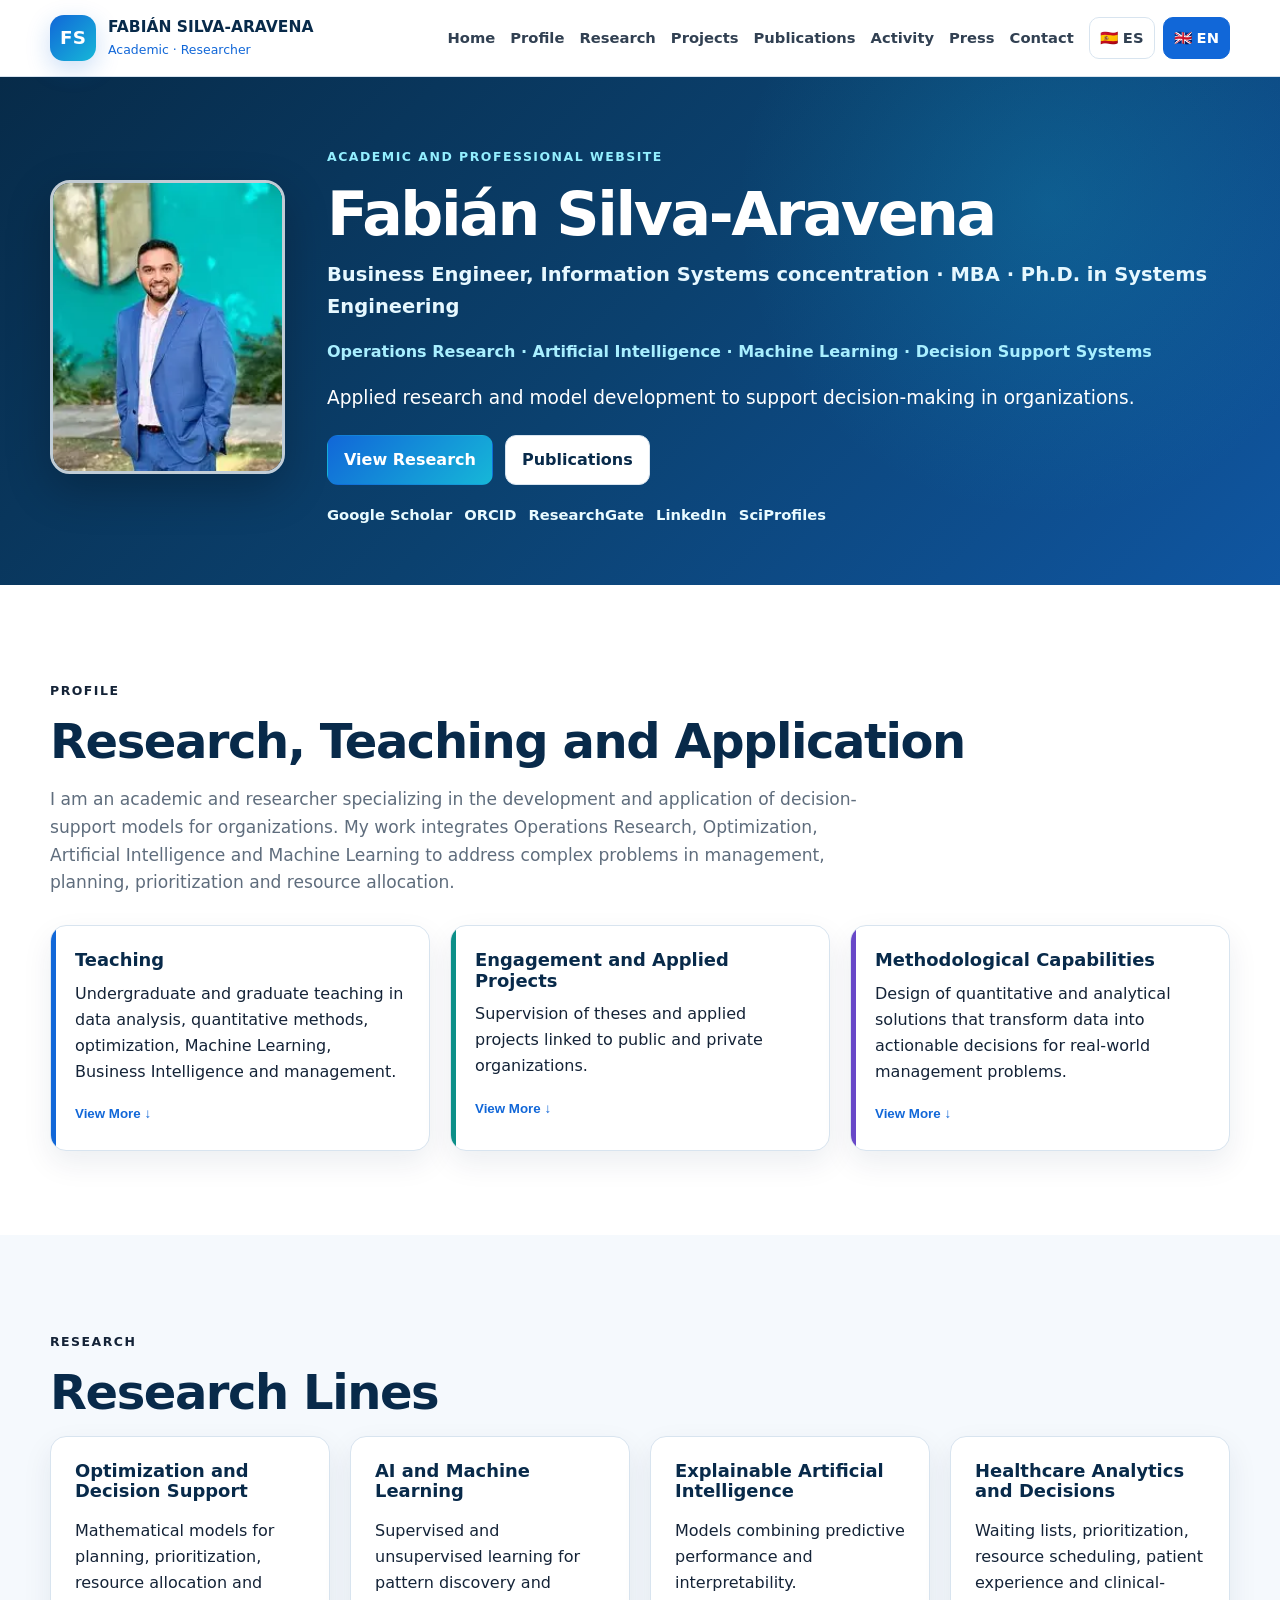
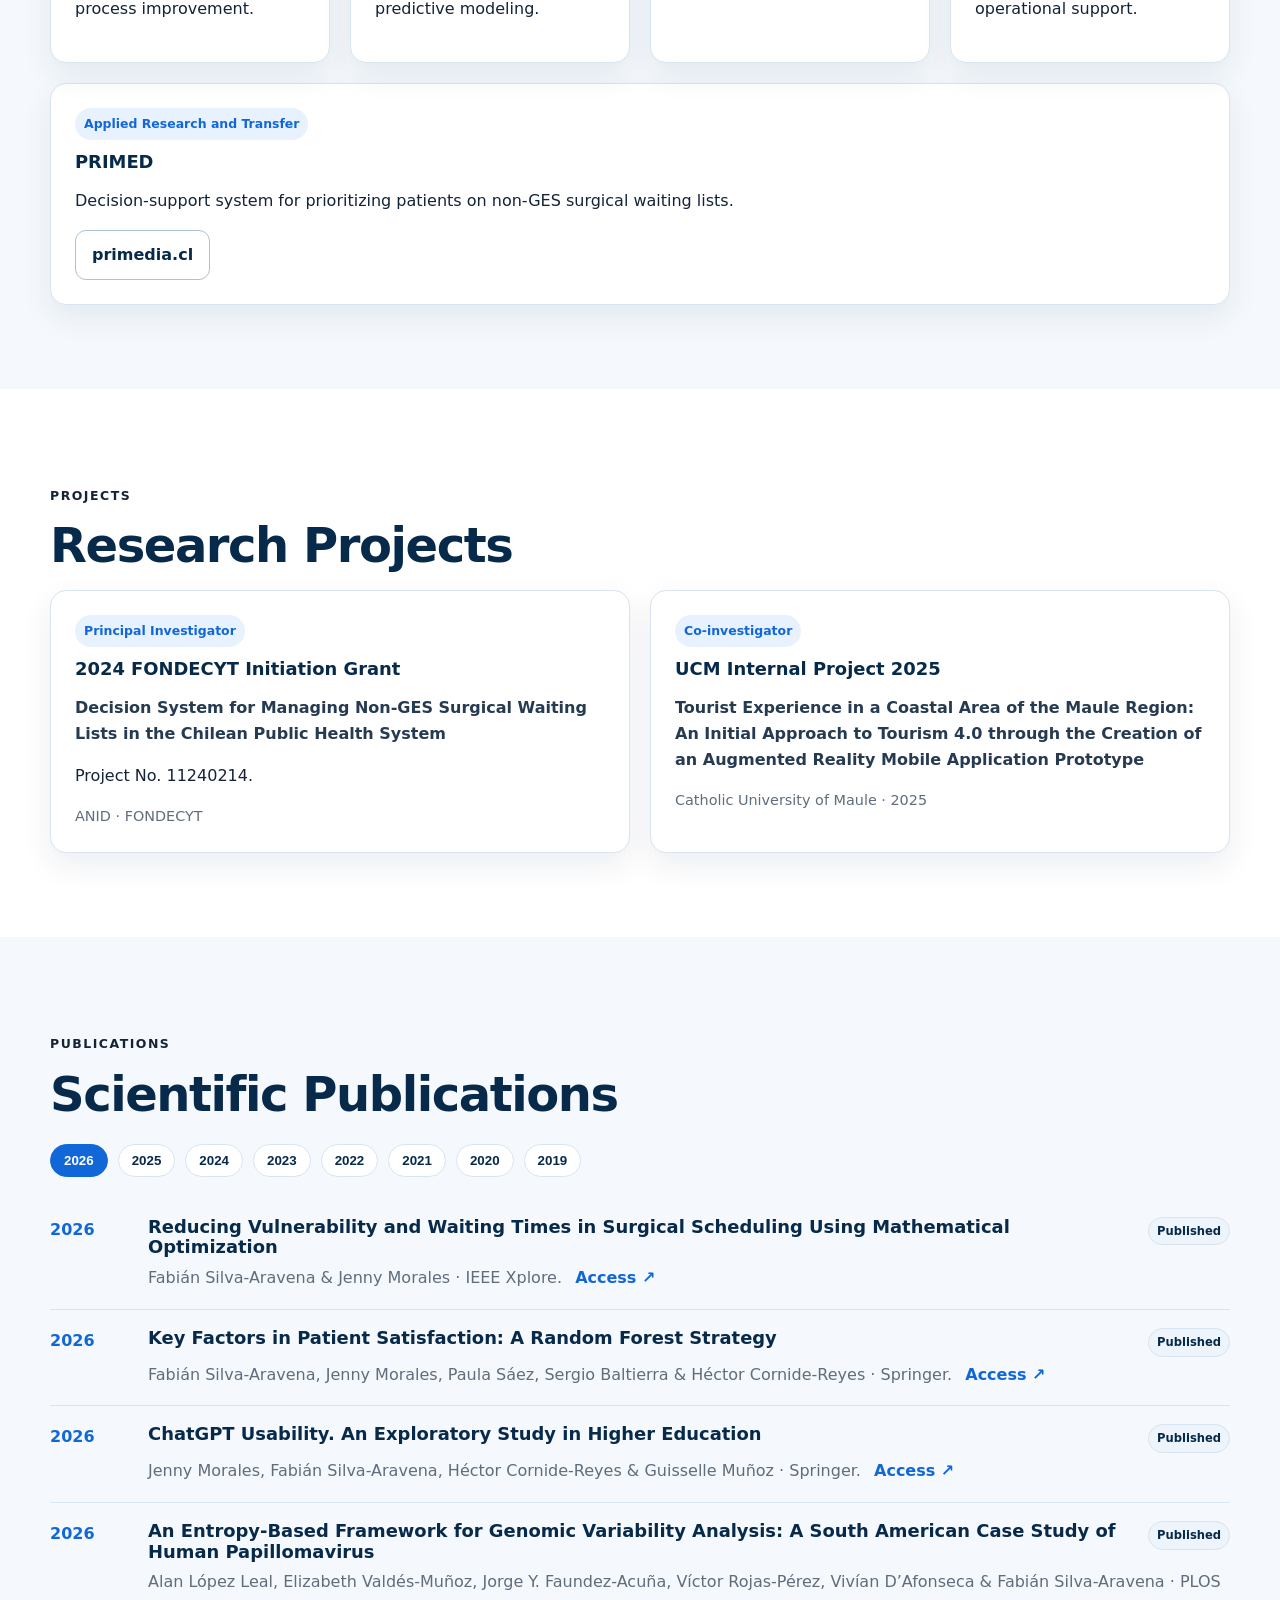
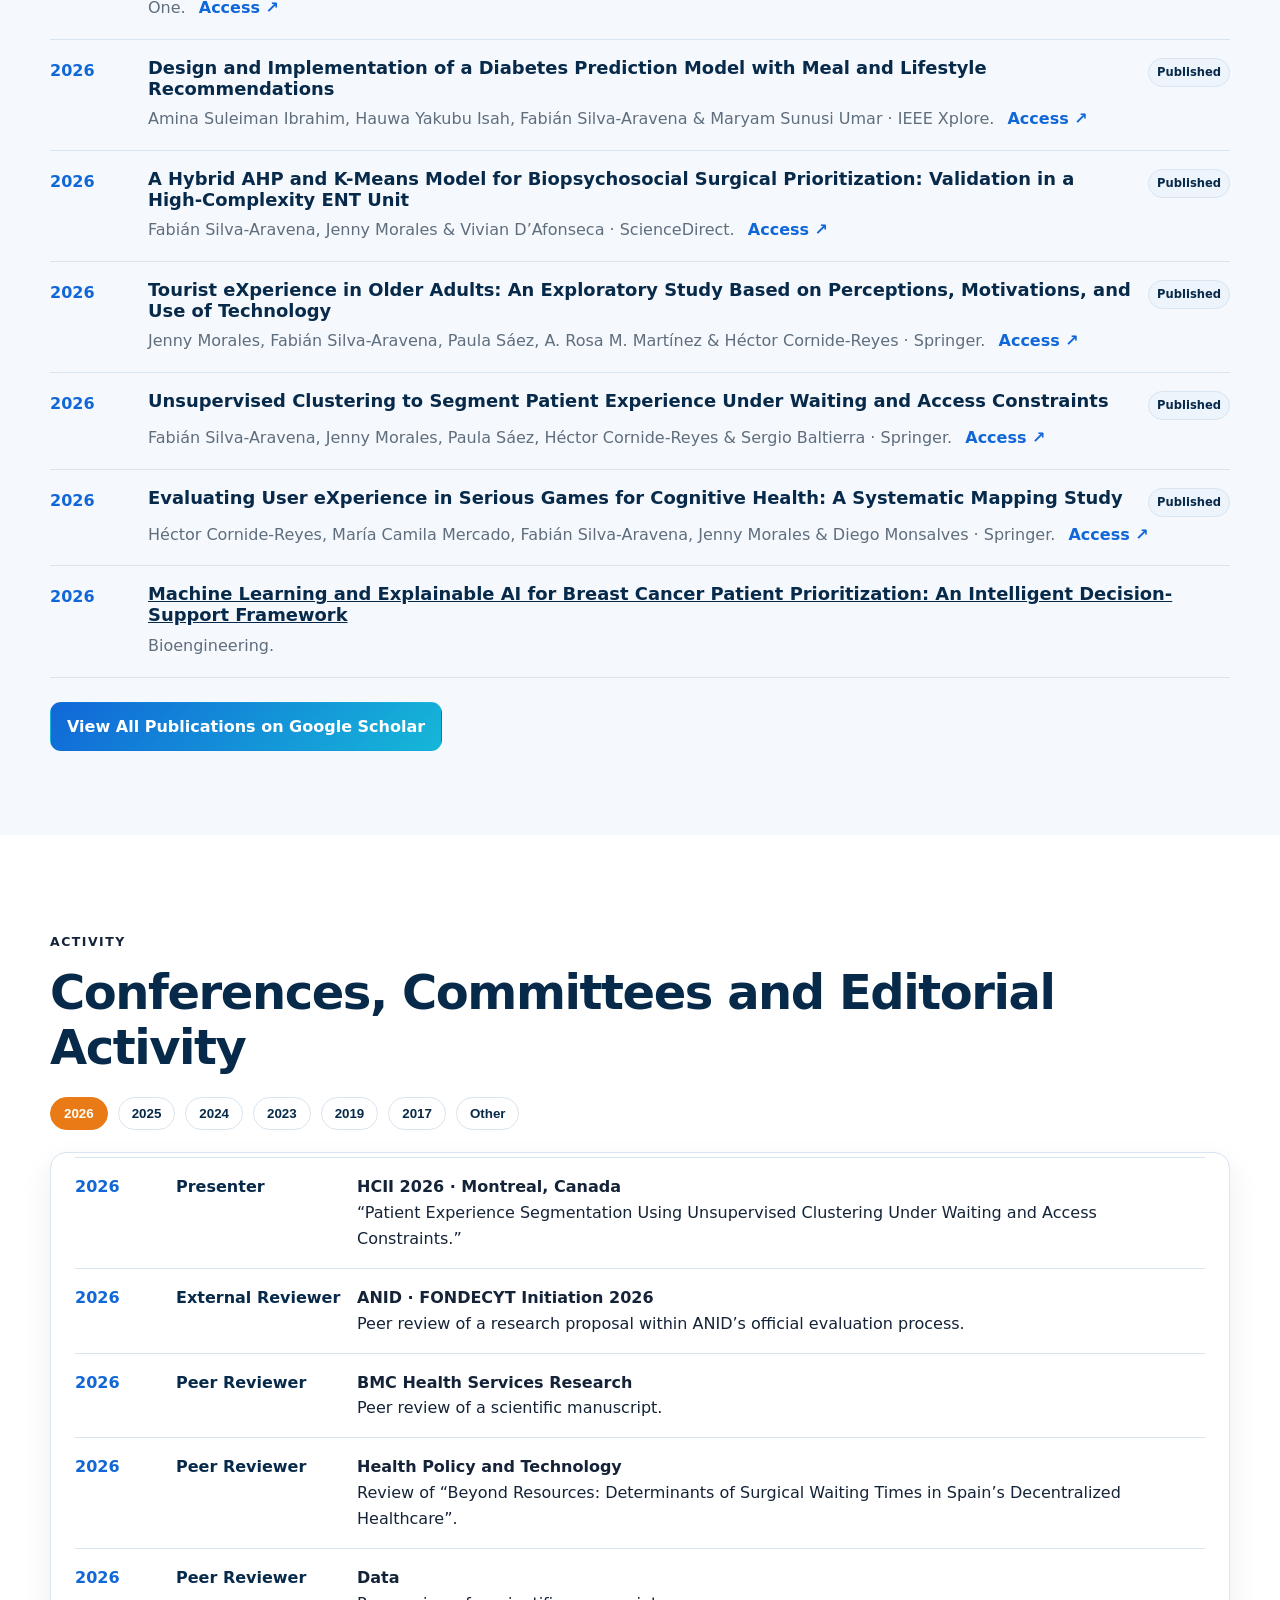
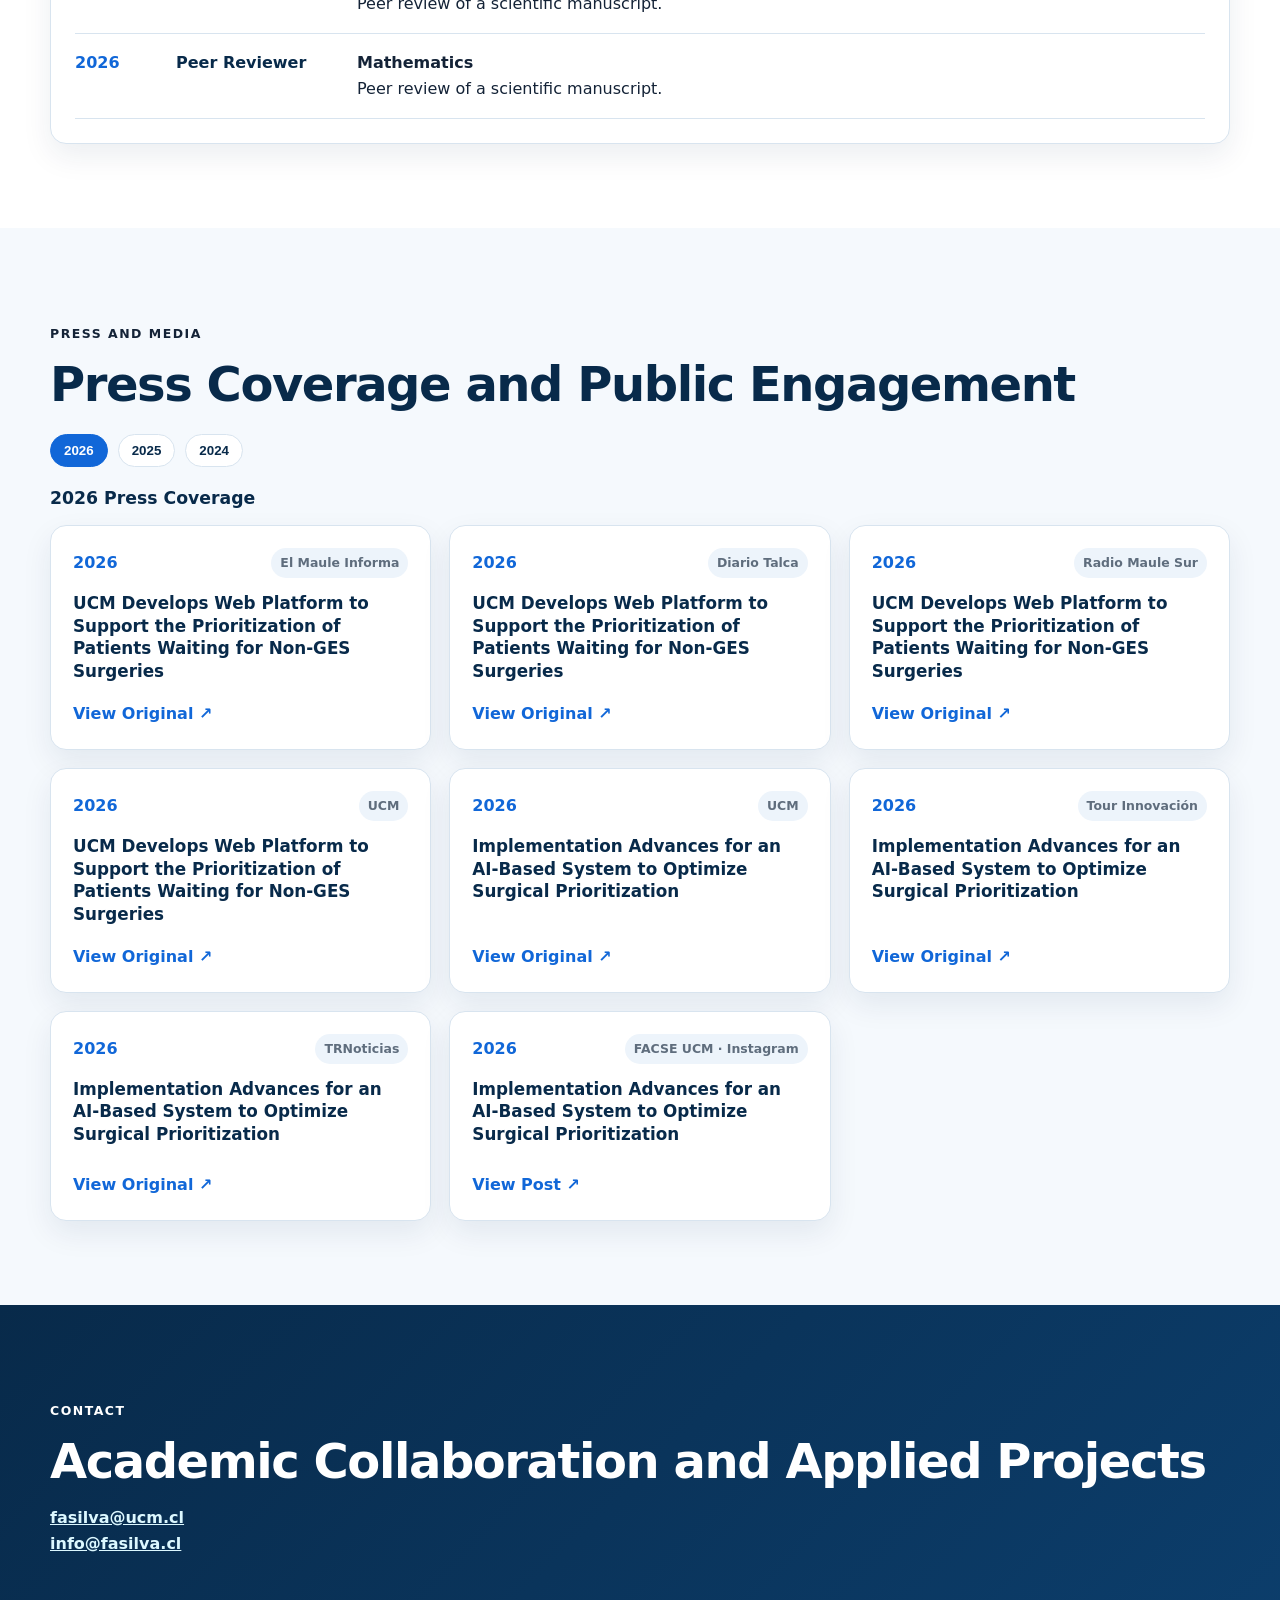
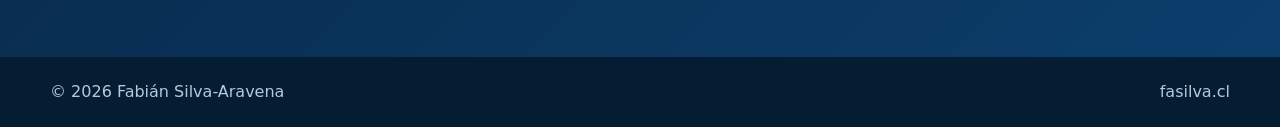
==== commit ed87d883: "Update en.html" ====
--- a/en.html
+++ b/en.html
@@ -96,7 +96,7 @@
 <article class="publication"><div class="year">2026</div><div><div class="pub-head"><h3>Tourist eXperience in Older Adults: An Exploratory Study Based on Perceptions, Motivations, and Use of Technology</h3><span class="status-badge">Published</span></div><p>Jenny Morales, Fabián Silva-Aravena, Paula Sáez, A. Rosa M. Martínez &amp; Héctor Cornide-Reyes · Springer. <a class="pub-link" href="https://link.springer.com/chapter/10.1007/978-3-032-31407-9_10" rel="noopener noreferrer" target="_blank">Access ↗</a></p></div></article>
 <article class="publication"><div class="year">2026</div><div><div class="pub-head"><h3>Unsupervised Clustering to Segment Patient Experience Under Waiting and Access Constraints</h3><span class="status-badge">Published</span></div><p>Fabián Silva-Aravena, Jenny Morales, Paula Sáez, Héctor Cornide-Reyes &amp; Sergio Baltierra · Springer. <a class="pub-link" href="https://link.springer.com/chapter/10.1007/978-3-032-31418-5_29" rel="noopener noreferrer" target="_blank">Access ↗</a></p></div></article>
 <article class="publication"><div class="year">2026</div><div><div class="pub-head"><h3>Evaluating User eXperience in Serious Games for Cognitive Health: A Systematic Mapping Study</h3><span class="status-badge">Published</span></div><p>Héctor Cornide-Reyes, María Camila Mercado, Fabián Silva-Aravena, Jenny Morales &amp; Diego Monsalves · Springer. <a class="pub-link" href="https://link.springer.com/chapter/10.1007/978-3-032-31418-5_25" rel="noopener noreferrer" target="_blank">Access ↗</a></p></div></article>
-<article class="publication"><div class="year">2026</div><div><div class="pub-head"><h3>A Hybrid Decision Support Framework for Prioritizing Patients with Breast Cancer: Integrating Risk Stratification, Predictive Modeling, and Explainable AI</h3><span class="status-badge">Under Editorial Review</span></div><p>Bioengineering.</p></div></article>
+<article class="publication"><div class="year">2026</div><div><div class="pub-head"><h3><a href="https://www.mdpi.com/2306-5354/13/9/1044" target="_blank" rel="noopener">Machine Learning and Explainable AI for Breast Cancer Patient Prioritization: An Intelligent Decision-Support Framework</a></h3></div><p>Bioengineering.</p></div></article>
 </div><div class="pub-year" id="pub-2025"><article class="publication"><div class="year">2025</div><div><div class="pub-head"><h3>Perceptions of ChatGPT: An Exploratory Study in Higher Education</h3><span class="status-badge">Published</span></div><p>Jenny Morales, Fabián Silva-Aravena, Héctor Cornide-Reyes &amp; Guisselle Muñoz · IEEE Xplore. <a class="pub-link" href="https://ieeexplore.ieee.org/document/11420797/authors#authors" rel="noopener noreferrer" target="_blank">Access ↗</a></p></div></article><article class="publication"><div class="year">2025</div><div><div class="pub-head"><h3>e-Health Strategy for Surgical Prioritization: A Methodology Based on Digital Twins and Reinforcement Learning</h3><span class="status-badge">Published</span></div><p>Silva-Aravena, F., Morales, J., &amp; Jayabalan, M. · Bioengineering, 12(6), 605. <a class="pub-link" href="https://doi.org/10.3390/bioengineering12060605" rel="noopener noreferrer" target="_blank">Access ↗</a></p></div></article><article class="publication"><div class="year">2025</div><div><div class="pub-head"><h3>Optimizing MRI Scheduling in High-Complexity Hospitals: A Digital Twin and Reinforcement Learning Approach</h3><span class="status-badge">Published</span></div><p>Silva-Aravena, F., Morales, J., Jayabalan, M., &amp; Sáez, P. · Bioengineering, 12(6), 626. <a class="pub-link" href="https://doi.org/10.3390/bioengineering12060626" rel="noopener noreferrer" target="_blank">Access ↗</a></p></div></article><article class="publication"><div class="year">2025</div><div><div class="pub-head"><h3>Dynamic Decision System for ENT Surgery Waiting List Prioritization Using M-Score and TOPSIS Methodology</h3><span class="status-badge">Published</span></div><p>Silva-Aravena, F., &amp; Morales, J. · Health Policy and Technology. <a class="pub-link" href="https://doi.org/10.1016/j.hlpt.2025.101036" rel="noopener noreferrer" target="_blank">Access ↗</a></p></div></article><article class="publication"><div class="year">2025</div><div><div class="pub-head"><h3>Dynamic Surgical Prioritization: A Machine Learning and XAI-Based Strategy</h3><span class="status-badge">Published</span></div><p>Silva-Aravena, F., Morales, J., Jayabalan, M., Rana, M. E., &amp; Gutiérrez-Bahamondes, J. H. · Technologies, 13(2), 72. <a class="pub-link" href="https://doi.org/10.3390/technologies13020072" rel="noopener noreferrer" target="_blank">Access ↗</a></p></div></article><article class="publication"><div class="year">2025</div><div><div class="pub-head"><h3>Generative Artificial Intelligence in Agile Software Development Processes: A Literature Review Focused on User eXperience</h3><span class="status-badge">Published</span></div><p>Co-author · Springer Nature. <a class="pub-link" href="https://doi.org/10.1007/978-3-031-93536-7_16" rel="noopener noreferrer" target="_blank">Access ↗</a></p></div></article><article class="publication"><div class="year">2025</div><div><div class="pub-head"><h3>University Education in Industry 4.0 Competencies: An Approach Focused on Engineering and Management</h3><span class="status-badge">Published</span></div><p>Co-author · Formación Universitaria. <a class="pub-link" href="https://doi.org/10.4067/s0718-50062025000500169" rel="noopener noreferrer" target="_blank">Access ↗</a></p></div></article></div><div class="pub-year" id="pub-2024"><article class="publication"><div class="year">2024</div><div><div class="pub-head"><h3>Reducing Waiting Times to Improve Patient Satisfaction: A Hybrid Strategy for Decision Support Management</h3><span class="status-badge">Published</span></div><p>Morales, J., Silva-Aravena, F., &amp; Sáez, P. · Mathematics, 12(23), 3743. <a class="pub-link" href="https://www.mdpi.com/2227-7390/12/23/3743" rel="noopener noreferrer" target="_blank">Access ↗</a></p></div></article><article class="publication"><div class="year">2024</div><div><div class="pub-head"><h3>Use of Artificial Intelligence as a Mechanism to Evaluate Costumer Experience. Literature Review</h3><span class="status-badge">Published</span></div><p>Silva-Aravena, F., Morales, J., Sáez, P., Jorquera, J., &amp; Cornide-Reyes, H. · Lecture Notes in Computer Science, Springer. <a class="pub-link" href="https://link.springer.com/chapter/10.1007/978-3-031-61305-0_24" rel="noopener noreferrer" target="_blank">Access ↗</a></p></div></article><article class="publication"><div class="year">2024</div><div><div class="pub-head"><h3>Perception of the Gender Gap in the Business Area: a Collaborative Online International Learning Approach</h3><span class="status-badge">Published</span></div><p>Morales, J., Silva-Aravena, F., Orellana, P. S., &amp; Rodriguez, Y. V. · 2024 43rd International Conference of the Chilean Computer Science Society (SCCC), IEEE. <a class="pub-link" href="https://ieeexplore.ieee.org/document/10767633" rel="noopener noreferrer" target="_blank">Access ↗</a></p></div></article><article class="publication"><div class="year">2024</div><div><div class="pub-head"><h3>Tourist eXperience and Use of Virtual Reality, Augmented Reality and Metaverse: A Literature Review</h3><span class="status-badge">Published</span></div><p>Morales, J., Cornide-Reyes, H., Silva-Aravena, F., Sepúlveda, J., &amp; Muñoz, G. · Lecture Notes in Computer Science, vol. 14704, Springer. <a class="pub-link" href="https://link.springer.com/chapter/10.1007/978-3-031-61281-7_14" rel="noopener noreferrer" target="_blank">Access ↗</a></p></div></article><article class="publication"><div class="year">2024</div><div><div class="pub-head"><h3>Improving UX in Digital Transformation Projects Through Lean Principles</h3><span class="status-badge">Published</span></div><p>Cornide-Reyes, H., Duran, C., Baltierra, S., Silva-Aravena, F., &amp; Morales, J. · Lecture Notes in Computer Science, vol. 14704, Springer. <a class="pub-link" href="https://link.springer.com/chapter/10.1007/978-3-031-61281-7_11" rel="noopener noreferrer" target="_blank">Access ↗</a></p></div></article><article class="publication"><div class="year">2024</div><div><div class="pub-head"><h3>Digital Skills in Higher Education: Strategies Adopted by Universities to Promote their Development in Students and Professors</h3><span class="status-badge">Published</span></div><p>Sáez, P., Morales, J., &amp; Silva-Aravena, F. · 2024 43rd International Conference of the Chilean Computer Science Society (SCCC), IEEE. <a class="pub-link" href="https://ieeexplore.ieee.org/document/10767660" rel="noopener noreferrer" target="_blank">Access ↗</a></p></div></article></div><div class="pub-year" id="pub-2023"><article class="publication"><div class="year">2023</div><div><div class="pub-head"><h3>Digital Transformation in Organizations: Implications for the Workforce</h3><span class="status-badge">Published</span></div><p>Sáez, P., Morales, J., &amp; Silva-Aravena, F. · IEEE CHILECON. <a class="pub-link" href="https://ieeexplore.ieee.org/document/10418736" rel="noopener noreferrer" target="_blank">Access ↗</a></p></div></article><article class="publication"><div class="year">2023</div><div><div class="pub-head"><h3>A Hybrid Algorithm of ML and XAI to Prevent Breast Cancer: A Strategy to Support Decision Making</h3><span class="status-badge">Published</span></div><p>Silva-Aravena, F., Núñez Delafuente, H., Gutiérrez-Bahamondes, J. H., &amp; Morales, J. · Cancers, 15(9), 2443. <a class="pub-link" href="https://doi.org/10.3390/cancers15092443" rel="noopener noreferrer" target="_blank">Access ↗</a></p></div></article><article class="publication"><div class="year">2023</div><div><div class="pub-head"><h3>Implementing Digital Transformation in Industry 4.0</h3><span class="status-badge">Published</span></div><p>Cornide-Reyes, H., Morales, J., Silva-Aravena, F., Ocqueteau, A., Melendez, N., &amp; Villarroel, R. · Lecture Notes in Computer Science, vol. 14025, Springer.</p></div></article><article class="publication"><div class="year">2023</div><div><div class="pub-head"><h3>Virtual Reality, Augmented Reality and Metaverse: Customer Experience Approach and User Experience Evaluation Methods. Literature Review</h3><span class="status-badge">Published</span></div><p>Morales, J., Cornide-Reyes, H., Rossel, P., Sáez, P., &amp; Silva-Aravena, F. · Lecture Notes in Computer Science, vol. 14025, Springer. <a class="pub-link" href="https://doi.org/10.1007/978-3-031-35915-6_40" rel="noopener noreferrer" target="_blank">Access ↗</a></p></div></article><article class="publication"><div class="year">2023</div><div><div class="pub-head"><h3>Application of Fuzzy TOPSIS for Prioritization of Patients on Elective Surgeries Waiting List – A Novel Multi-Criteria Decision-Making Approach</h3><span class="status-badge">Published</span></div><p>Rana, H., Umer, M., Hassan, U., Asgher, U., Silva-Aravena, F., &amp; Ehsan, N. · Decision Making: Applications in Management and Engineering. <a class="pub-link" href="https://doi.org/10.31181/dmame060127022023r" rel="noopener noreferrer" target="_blank">Access ↗</a></p></div></article><article class="publication"><div class="year">2023</div><div><div class="pub-head"><h3>Infeasibility Maps: Application to the Optimization of the Design of Pumping Stations in Water Distribution Networks</h3><span class="status-badge">Published</span></div><p>Gutiérrez-Bahamondes, J. H., Mora-Melia, D., Valdivia-Muñoz, B., Silva-Aravena, F., &amp; Iglesias-Rey, P. L. · Mathematics, 11(7), 1582. <a class="pub-link" href="https://doi.org/10.3390/math11071582" rel="noopener noreferrer" target="_blank">Access ↗</a></p></div></article><article class="publication"><div class="year">2023</div><div><div class="pub-head"><h3>Virtual Reality and Augmented Reality Applied to E-Commerce: A Literature Review</h3><span class="status-badge">Published</span></div><p>Morales, J., Silva-Aravena, F., Valdés, Y., &amp; Baltierra, S. · Human-Computer Interaction / Springer. <a class="pub-link" href="https://doi.org/10.1007/978-3-031-24709-5_15" rel="noopener noreferrer" target="_blank">Access ↗</a></p></div></article></div><div class="pub-year" id="pub-2022"><article class="publication"><div class="year">2022</div><div><div class="pub-head"><h3>An Intelligent System for Patients’ Well-Being: A Multicriteria Decision-Making Approach</h3><span class="status-badge">Published</span></div><p>Silva-Aravena, F., Gutierrez-Bahamondes, J., Delafuente, H. N., &amp; Toledo-Molina, R. M. · Mathematics, 10(21), 3956. <a class="pub-link" href="https://doi.org/10.3390/math10213956" rel="noopener noreferrer" target="_blank">Access ↗</a></p></div></article><article class="publication"><div class="year">2022</div><div><div class="pub-head"><h3>A Novelty Strategy to Classify Chronic Patients at Risk: A Hybrid Machine Learning Approach</h3><span class="status-badge">Published</span></div><p>Silva-Aravena, F., Delafuente, H. N., &amp; Astudillo, C. A. · Mathematics, 10(17), 3053. <a class="pub-link" href="https://doi.org/10.3390/math10173053" rel="noopener noreferrer" target="_blank">Access ↗</a></p></div></article><article class="publication"><div class="year">2022</div><div><div class="pub-head"><h3>Dynamic Surgical Waiting List Methodology: A Networking Approach</h3><span class="status-badge">Published</span></div><p>Silva-Aravena, F., &amp; Morales, J. · Mathematics, 10(13), 2307. <a class="pub-link" href="https://doi.org/10.3390/math10132307" rel="noopener noreferrer" target="_blank">Access ↗</a></p></div></article></div><div class="pub-year" id="pub-2021"><article class="publication"><div class="year">2021</div><div><div class="pub-head"><h3>Patients’ Prioritization on Surgical Waiting Lists: A Decision Support System</h3><span class="status-badge">Published</span></div><p>Silva-Aravena, F., Álvarez-Miranda, E., Astudillo, C. A., González-Martínez, L., &amp; Ledezma, J. G. · Mathematics, 9(10), 1097. <a class="pub-link" href="https://doi.org/10.3390/math9101097" rel="noopener noreferrer" target="_blank">Access ↗</a></p></div></article></div><div class="pub-year" id="pub-2020"><article class="publication"><div class="year">2020</div><div><div class="pub-head"><h3>Inventory Management at a Chilean Hospital Pharmacy: Case Study of a Dynamic Decision-Aid Tool</h3><span class="status-badge">Published</span></div><p>Silva-Aravena, F., Ceballos-Fuentealba, I., &amp; Álvarez-Miranda, E. · Mathematics, 8(11), 1962. <a class="pub-link" href="https://doi.org/10.3390/math8111962" rel="noopener noreferrer" target="_blank">Access ↗</a></p></div></article><article class="publication"><div class="year">2020</div><div><div class="pub-head"><h3>On the Data to Know the Prioritization and Vulnerability of Patients on Surgical Waiting Lists</h3><span class="status-badge">Published</span></div><p>Silva-Aravena, F., Álvarez-Miranda, E., Astudillo, C. A., González-Martínez, L., &amp; Ledezma, J. G. · Data in Brief, 29, 105310. <a class="pub-link" href="https://doi.org/10.1016/j.dib.2020.105310" rel="noopener noreferrer" target="_blank">Access ↗</a></p></div></article></div><div class="pub-year" id="pub-2019"><article class="publication"><div class="year">2019</div><div><div class="pub-head"><h3>Data Extracted from Olive Oil Mill Waste Exposed to Ambient Conditions</h3><span class="status-badge">Published</span></div><p>González-Martínez, L., Hernández, D., Astudillo, C. A., Silva, F., &amp; Gabriel, D. · Data in Brief, 26, 104555. <a class="pub-link" href="https://doi.org/10.1016/j.dib.2019.104555" rel="noopener noreferrer" target="_blank">Access ↗</a></p></div></article></div>
 <div style="margin-top:24px"><a class="btn primary" href="https://scholar.google.com/citations?user=zPTah8IAAAAJ&amp;hl=es" target="_blank">View All Publications on Google Scholar</a></div>
 </div></section>
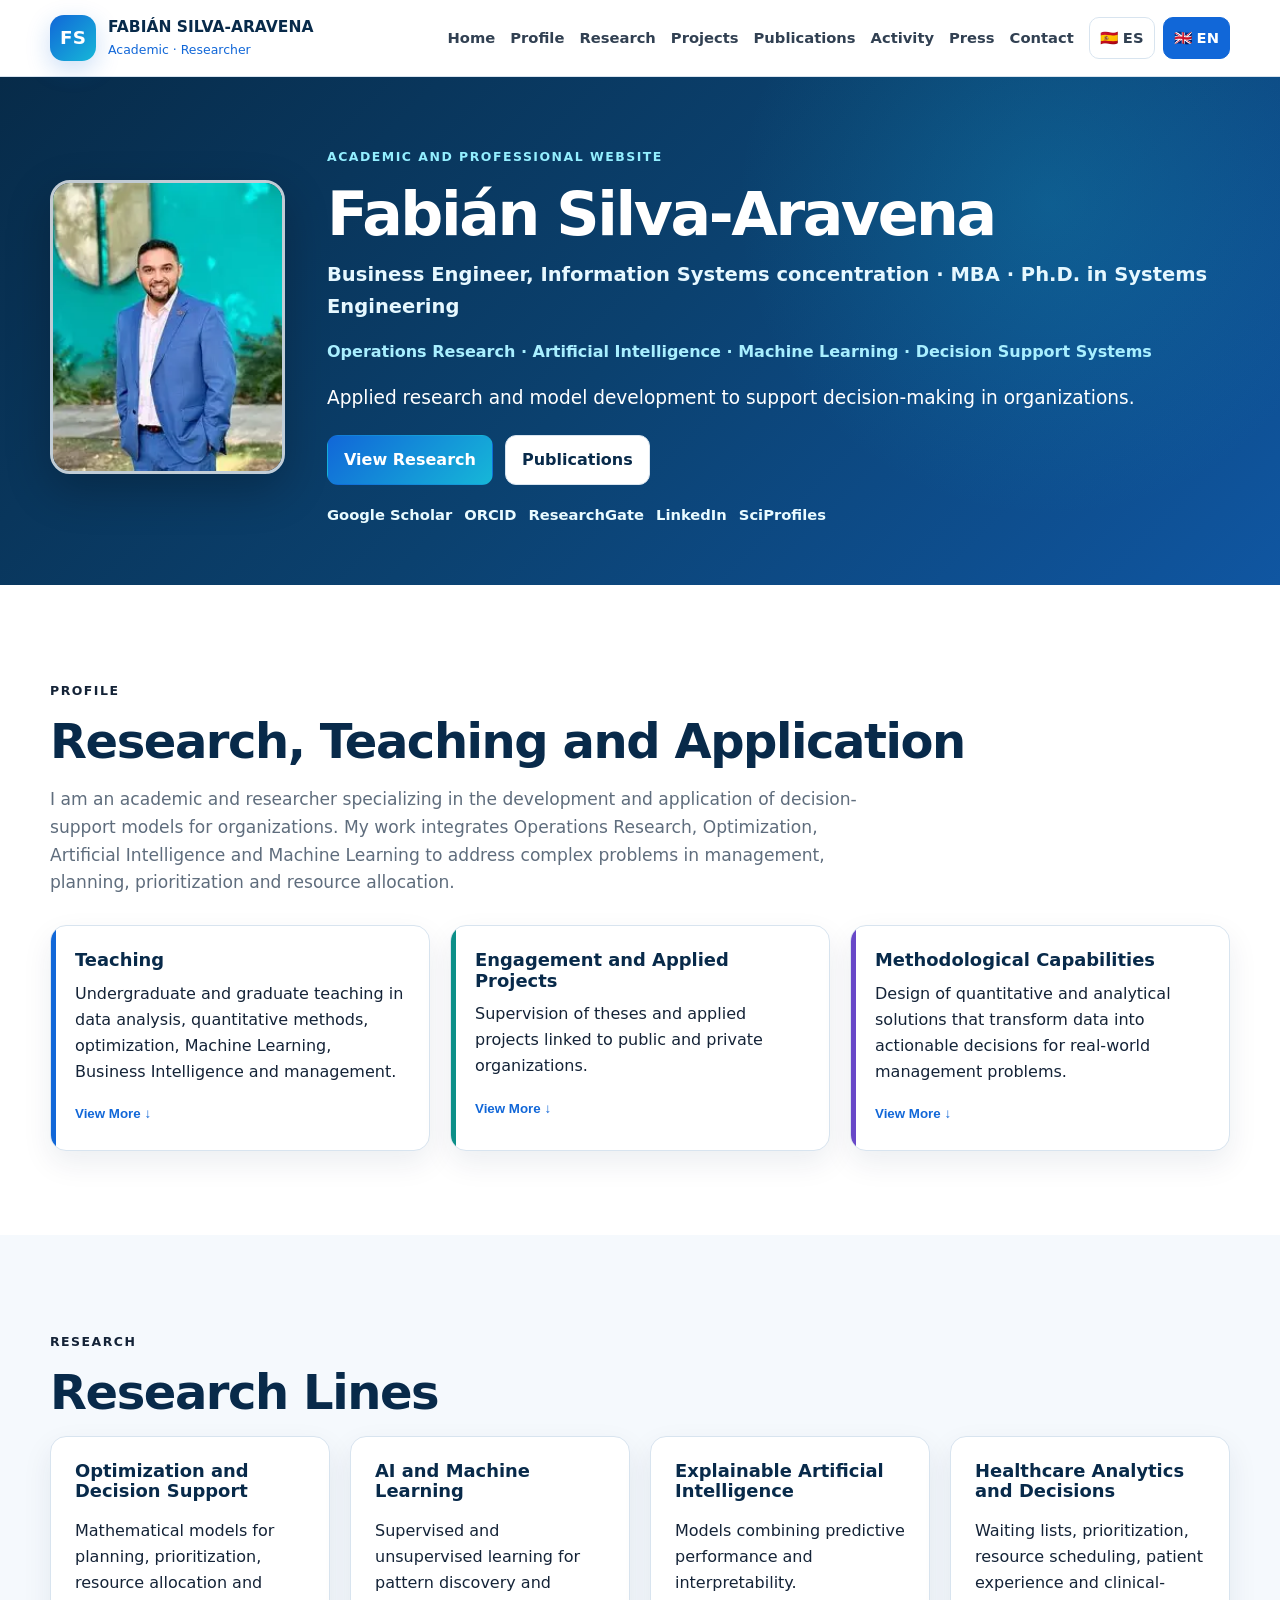
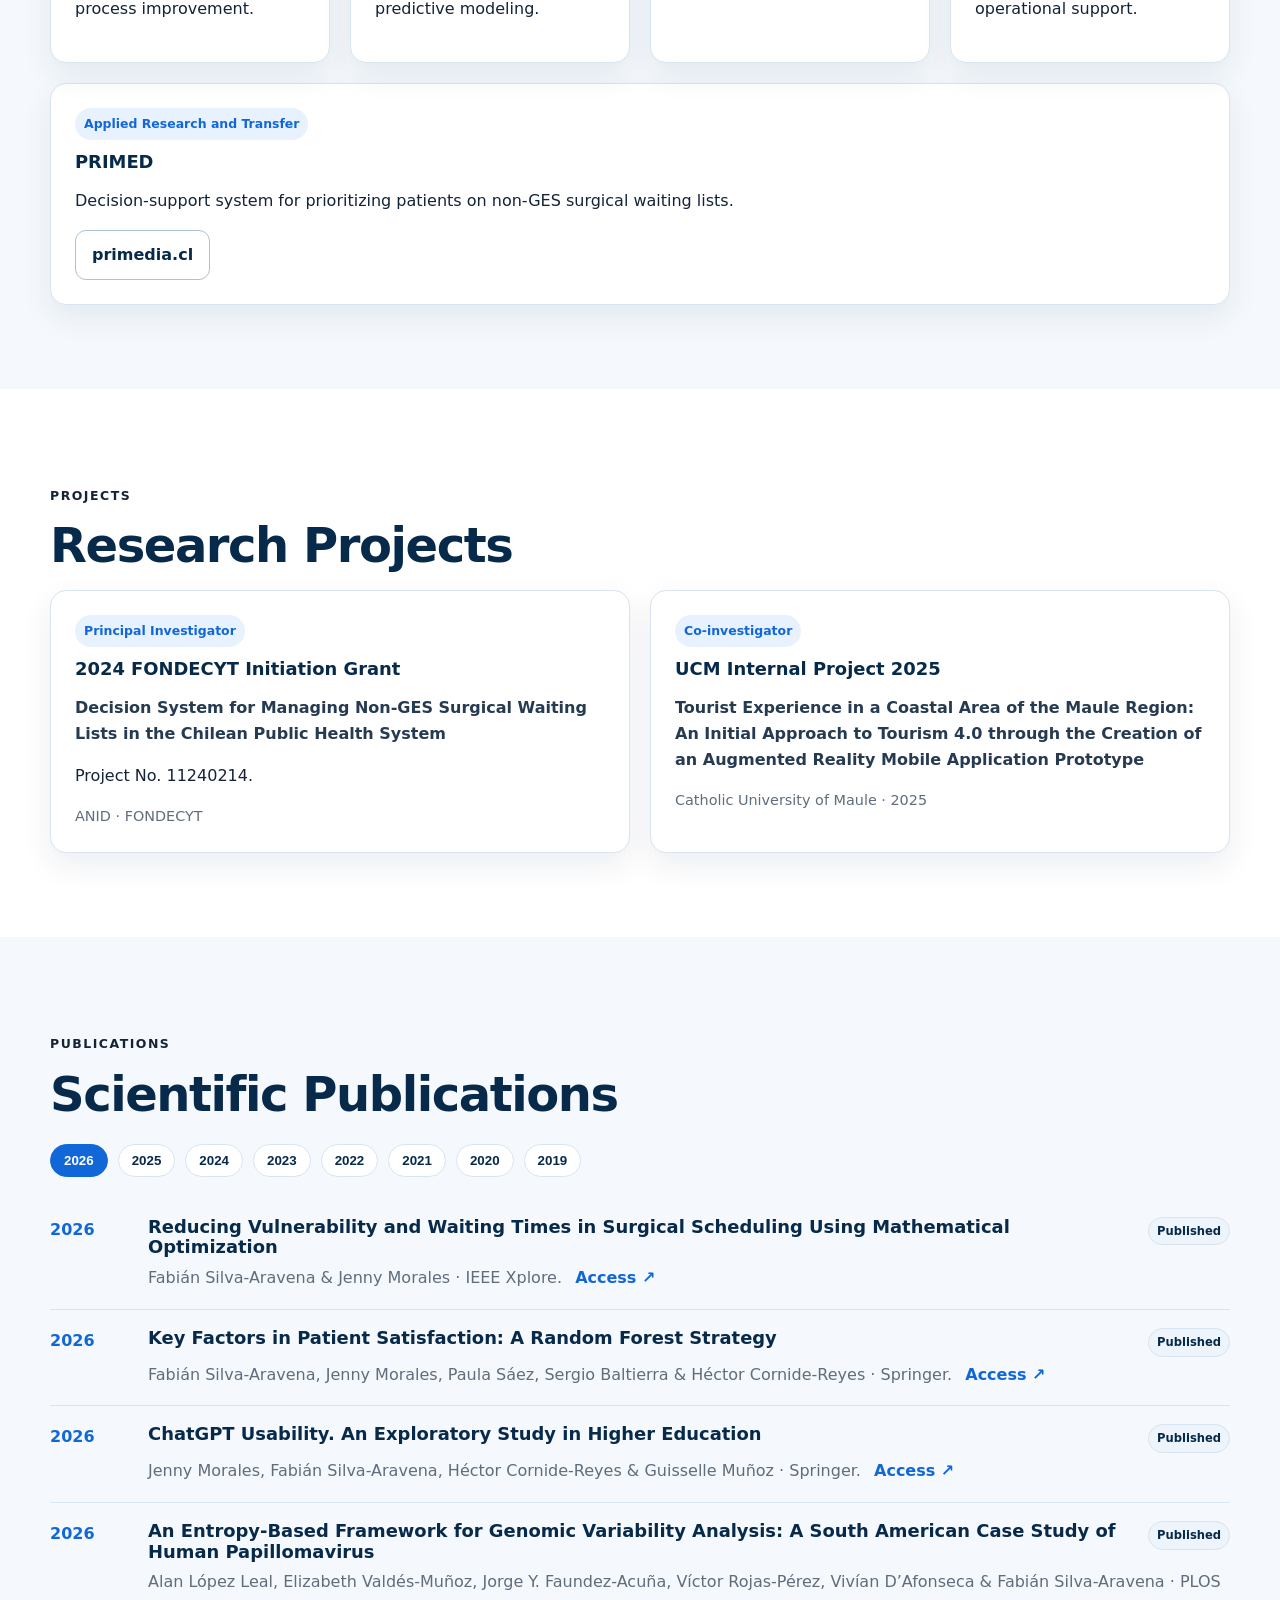
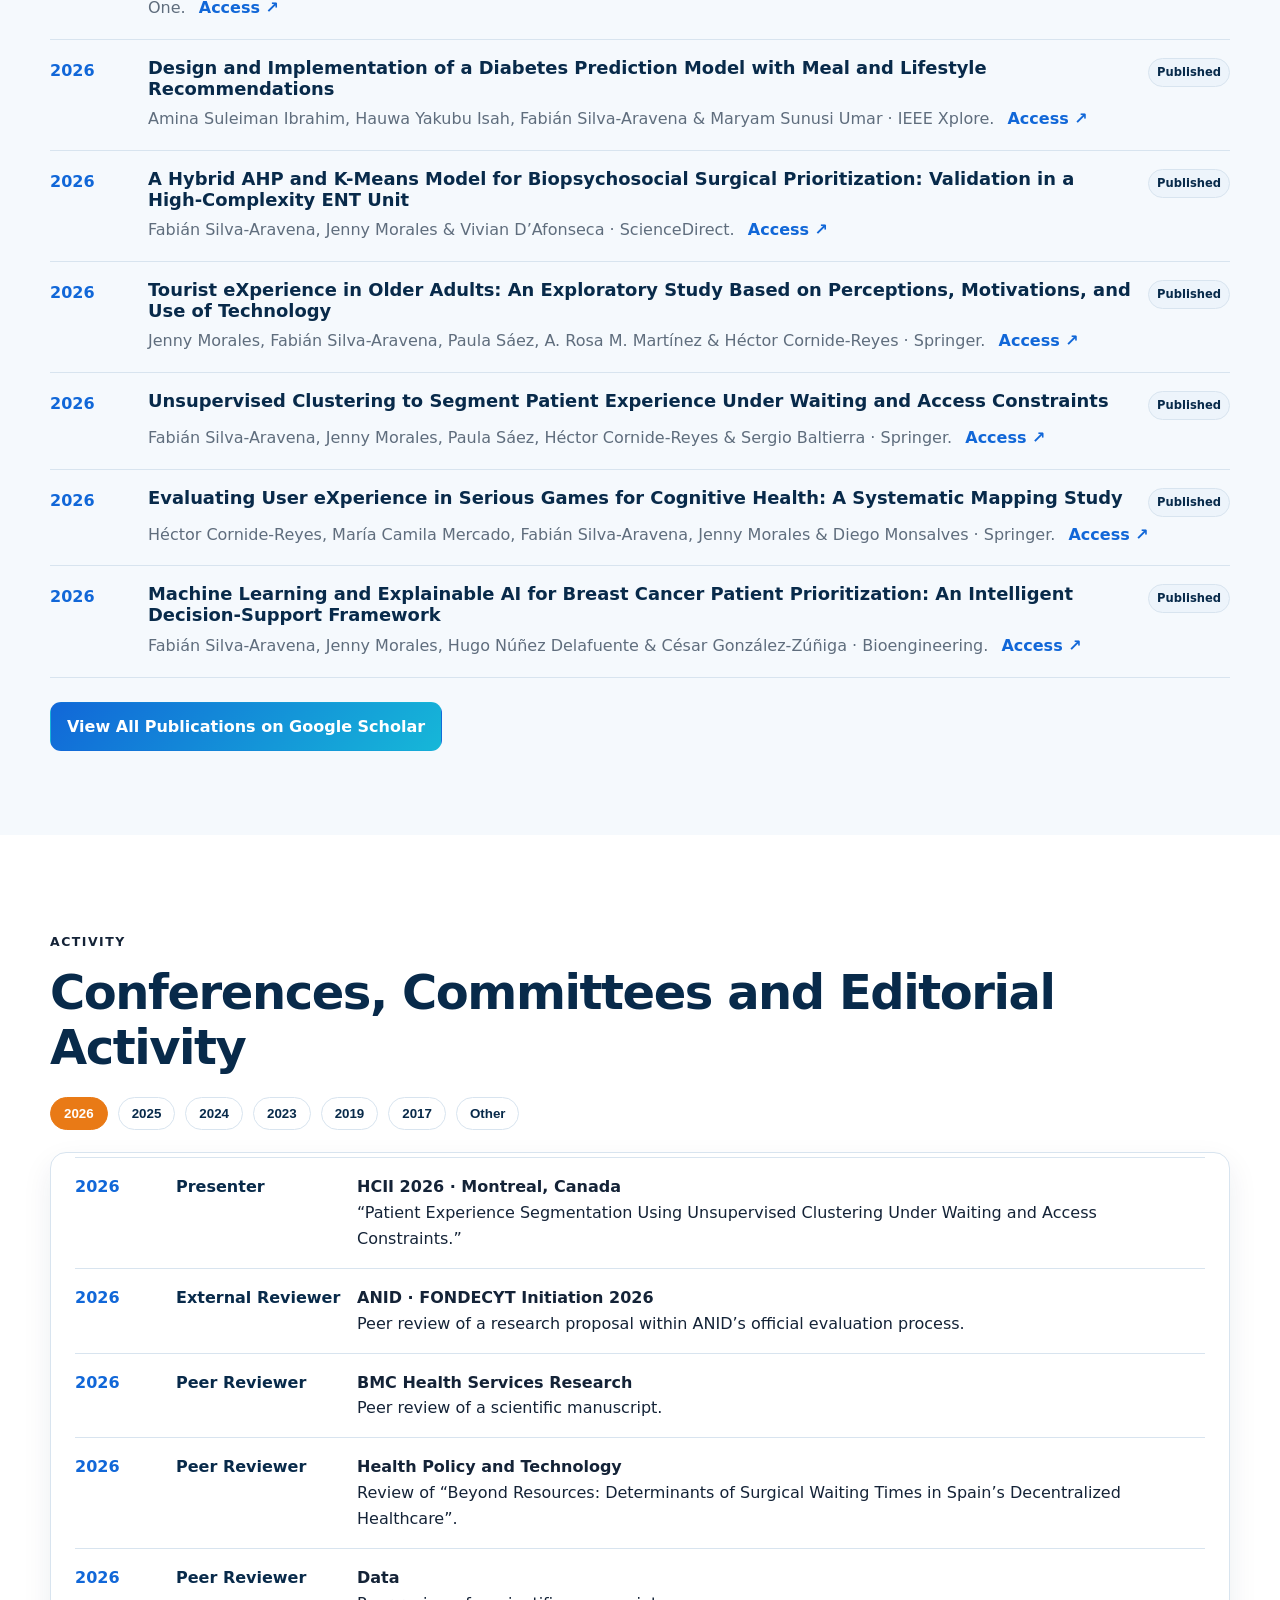
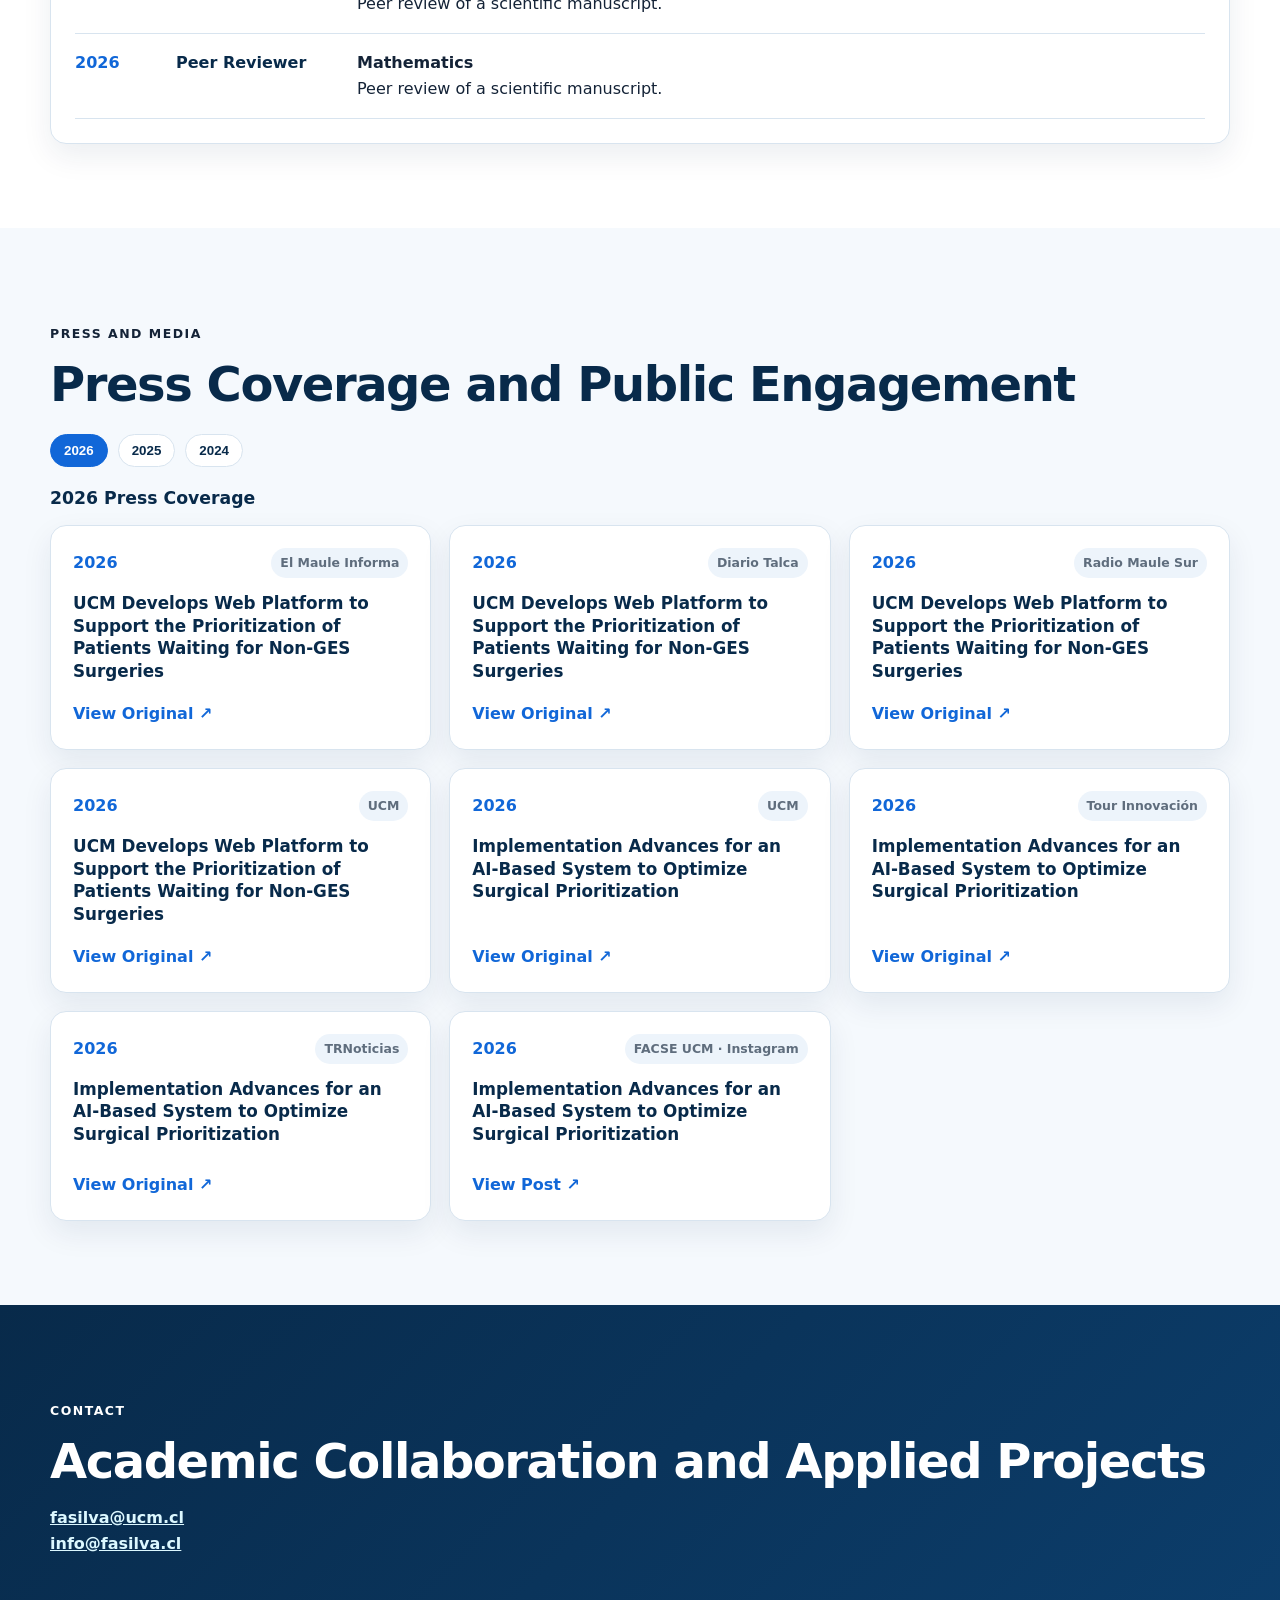
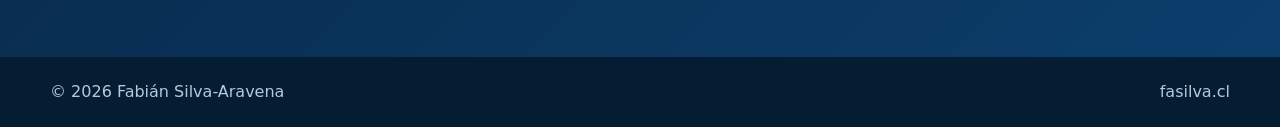
==== commit 2d386cc4: "Update en.html" ====
--- a/en.html
+++ b/en.html
@@ -96,7 +96,7 @@
 <article class="publication"><div class="year">2026</div><div><div class="pub-head"><h3>Tourist eXperience in Older Adults: An Exploratory Study Based on Perceptions, Motivations, and Use of Technology</h3><span class="status-badge">Published</span></div><p>Jenny Morales, Fabián Silva-Aravena, Paula Sáez, A. Rosa M. Martínez &amp; Héctor Cornide-Reyes · Springer. <a class="pub-link" href="https://link.springer.com/chapter/10.1007/978-3-032-31407-9_10" rel="noopener noreferrer" target="_blank">Access ↗</a></p></div></article>
 <article class="publication"><div class="year">2026</div><div><div class="pub-head"><h3>Unsupervised Clustering to Segment Patient Experience Under Waiting and Access Constraints</h3><span class="status-badge">Published</span></div><p>Fabián Silva-Aravena, Jenny Morales, Paula Sáez, Héctor Cornide-Reyes &amp; Sergio Baltierra · Springer. <a class="pub-link" href="https://link.springer.com/chapter/10.1007/978-3-032-31418-5_29" rel="noopener noreferrer" target="_blank">Access ↗</a></p></div></article>
 <article class="publication"><div class="year">2026</div><div><div class="pub-head"><h3>Evaluating User eXperience in Serious Games for Cognitive Health: A Systematic Mapping Study</h3><span class="status-badge">Published</span></div><p>Héctor Cornide-Reyes, María Camila Mercado, Fabián Silva-Aravena, Jenny Morales &amp; Diego Monsalves · Springer. <a class="pub-link" href="https://link.springer.com/chapter/10.1007/978-3-032-31418-5_25" rel="noopener noreferrer" target="_blank">Access ↗</a></p></div></article>
-<article class="publication"><div class="year">2026</div><div><div class="pub-head"><h3><a href="https://www.mdpi.com/2306-5354/13/9/1044" target="_blank" rel="noopener">Machine Learning and Explainable AI for Breast Cancer Patient Prioritization: An Intelligent Decision-Support Framework</a></h3></div><p>Bioengineering.</p></div></article>
+<article class="publication"><div class="year">2026</div><div><div class="pub-head"><h3>Machine Learning and Explainable AI for Breast Cancer Patient Prioritization: An Intelligent Decision-Support Framework</h3><span class="status-badge">Published</span></div><p>Fabián Silva-Aravena, Jenny Morales, Hugo Núñez Delafuente &amp; César González-Zúñiga · Bioengineering. <a class="pub-link" href="https://www.mdpi.com/2306-5354/13/9/1044" target="_blank" rel="noopener noreferrer">Access ↗</a></p></div></article>
 </div><div class="pub-year" id="pub-2025"><article class="publication"><div class="year">2025</div><div><div class="pub-head"><h3>Perceptions of ChatGPT: An Exploratory Study in Higher Education</h3><span class="status-badge">Published</span></div><p>Jenny Morales, Fabián Silva-Aravena, Héctor Cornide-Reyes &amp; Guisselle Muñoz · IEEE Xplore. <a class="pub-link" href="https://ieeexplore.ieee.org/document/11420797/authors#authors" rel="noopener noreferrer" target="_blank">Access ↗</a></p></div></article><article class="publication"><div class="year">2025</div><div><div class="pub-head"><h3>e-Health Strategy for Surgical Prioritization: A Methodology Based on Digital Twins and Reinforcement Learning</h3><span class="status-badge">Published</span></div><p>Silva-Aravena, F., Morales, J., &amp; Jayabalan, M. · Bioengineering, 12(6), 605. <a class="pub-link" href="https://doi.org/10.3390/bioengineering12060605" rel="noopener noreferrer" target="_blank">Access ↗</a></p></div></article><article class="publication"><div class="year">2025</div><div><div class="pub-head"><h3>Optimizing MRI Scheduling in High-Complexity Hospitals: A Digital Twin and Reinforcement Learning Approach</h3><span class="status-badge">Published</span></div><p>Silva-Aravena, F., Morales, J., Jayabalan, M., &amp; Sáez, P. · Bioengineering, 12(6), 626. <a class="pub-link" href="https://doi.org/10.3390/bioengineering12060626" rel="noopener noreferrer" target="_blank">Access ↗</a></p></div></article><article class="publication"><div class="year">2025</div><div><div class="pub-head"><h3>Dynamic Decision System for ENT Surgery Waiting List Prioritization Using M-Score and TOPSIS Methodology</h3><span class="status-badge">Published</span></div><p>Silva-Aravena, F., &amp; Morales, J. · Health Policy and Technology. <a class="pub-link" href="https://doi.org/10.1016/j.hlpt.2025.101036" rel="noopener noreferrer" target="_blank">Access ↗</a></p></div></article><article class="publication"><div class="year">2025</div><div><div class="pub-head"><h3>Dynamic Surgical Prioritization: A Machine Learning and XAI-Based Strategy</h3><span class="status-badge">Published</span></div><p>Silva-Aravena, F., Morales, J., Jayabalan, M., Rana, M. E., &amp; Gutiérrez-Bahamondes, J. H. · Technologies, 13(2), 72. <a class="pub-link" href="https://doi.org/10.3390/technologies13020072" rel="noopener noreferrer" target="_blank">Access ↗</a></p></div></article><article class="publication"><div class="year">2025</div><div><div class="pub-head"><h3>Generative Artificial Intelligence in Agile Software Development Processes: A Literature Review Focused on User eXperience</h3><span class="status-badge">Published</span></div><p>Co-author · Springer Nature. <a class="pub-link" href="https://doi.org/10.1007/978-3-031-93536-7_16" rel="noopener noreferrer" target="_blank">Access ↗</a></p></div></article><article class="publication"><div class="year">2025</div><div><div class="pub-head"><h3>University Education in Industry 4.0 Competencies: An Approach Focused on Engineering and Management</h3><span class="status-badge">Published</span></div><p>Co-author · Formación Universitaria. <a class="pub-link" href="https://doi.org/10.4067/s0718-50062025000500169" rel="noopener noreferrer" target="_blank">Access ↗</a></p></div></article></div><div class="pub-year" id="pub-2024"><article class="publication"><div class="year">2024</div><div><div class="pub-head"><h3>Reducing Waiting Times to Improve Patient Satisfaction: A Hybrid Strategy for Decision Support Management</h3><span class="status-badge">Published</span></div><p>Morales, J., Silva-Aravena, F., &amp; Sáez, P. · Mathematics, 12(23), 3743. <a class="pub-link" href="https://www.mdpi.com/2227-7390/12/23/3743" rel="noopener noreferrer" target="_blank">Access ↗</a></p></div></article><article class="publication"><div class="year">2024</div><div><div class="pub-head"><h3>Use of Artificial Intelligence as a Mechanism to Evaluate Costumer Experience. Literature Review</h3><span class="status-badge">Published</span></div><p>Silva-Aravena, F., Morales, J., Sáez, P., Jorquera, J., &amp; Cornide-Reyes, H. · Lecture Notes in Computer Science, Springer. <a class="pub-link" href="https://link.springer.com/chapter/10.1007/978-3-031-61305-0_24" rel="noopener noreferrer" target="_blank">Access ↗</a></p></div></article><article class="publication"><div class="year">2024</div><div><div class="pub-head"><h3>Perception of the Gender Gap in the Business Area: a Collaborative Online International Learning Approach</h3><span class="status-badge">Published</span></div><p>Morales, J., Silva-Aravena, F., Orellana, P. S., &amp; Rodriguez, Y. V. · 2024 43rd International Conference of the Chilean Computer Science Society (SCCC), IEEE. <a class="pub-link" href="https://ieeexplore.ieee.org/document/10767633" rel="noopener noreferrer" target="_blank">Access ↗</a></p></div></article><article class="publication"><div class="year">2024</div><div><div class="pub-head"><h3>Tourist eXperience and Use of Virtual Reality, Augmented Reality and Metaverse: A Literature Review</h3><span class="status-badge">Published</span></div><p>Morales, J., Cornide-Reyes, H., Silva-Aravena, F., Sepúlveda, J., &amp; Muñoz, G. · Lecture Notes in Computer Science, vol. 14704, Springer. <a class="pub-link" href="https://link.springer.com/chapter/10.1007/978-3-031-61281-7_14" rel="noopener noreferrer" target="_blank">Access ↗</a></p></div></article><article class="publication"><div class="year">2024</div><div><div class="pub-head"><h3>Improving UX in Digital Transformation Projects Through Lean Principles</h3><span class="status-badge">Published</span></div><p>Cornide-Reyes, H., Duran, C., Baltierra, S., Silva-Aravena, F., &amp; Morales, J. · Lecture Notes in Computer Science, vol. 14704, Springer. <a class="pub-link" href="https://link.springer.com/chapter/10.1007/978-3-031-61281-7_11" rel="noopener noreferrer" target="_blank">Access ↗</a></p></div></article><article class="publication"><div class="year">2024</div><div><div class="pub-head"><h3>Digital Skills in Higher Education: Strategies Adopted by Universities to Promote their Development in Students and Professors</h3><span class="status-badge">Published</span></div><p>Sáez, P., Morales, J., &amp; Silva-Aravena, F. · 2024 43rd International Conference of the Chilean Computer Science Society (SCCC), IEEE. <a class="pub-link" href="https://ieeexplore.ieee.org/document/10767660" rel="noopener noreferrer" target="_blank">Access ↗</a></p></div></article></div><div class="pub-year" id="pub-2023"><article class="publication"><div class="year">2023</div><div><div class="pub-head"><h3>Digital Transformation in Organizations: Implications for the Workforce</h3><span class="status-badge">Published</span></div><p>Sáez, P., Morales, J., &amp; Silva-Aravena, F. · IEEE CHILECON. <a class="pub-link" href="https://ieeexplore.ieee.org/document/10418736" rel="noopener noreferrer" target="_blank">Access ↗</a></p></div></article><article class="publication"><div class="year">2023</div><div><div class="pub-head"><h3>A Hybrid Algorithm of ML and XAI to Prevent Breast Cancer: A Strategy to Support Decision Making</h3><span class="status-badge">Published</span></div><p>Silva-Aravena, F., Núñez Delafuente, H., Gutiérrez-Bahamondes, J. H., &amp; Morales, J. · Cancers, 15(9), 2443. <a class="pub-link" href="https://doi.org/10.3390/cancers15092443" rel="noopener noreferrer" target="_blank">Access ↗</a></p></div></article><article class="publication"><div class="year">2023</div><div><div class="pub-head"><h3>Implementing Digital Transformation in Industry 4.0</h3><span class="status-badge">Published</span></div><p>Cornide-Reyes, H., Morales, J., Silva-Aravena, F., Ocqueteau, A., Melendez, N., &amp; Villarroel, R. · Lecture Notes in Computer Science, vol. 14025, Springer.</p></div></article><article class="publication"><div class="year">2023</div><div><div class="pub-head"><h3>Virtual Reality, Augmented Reality and Metaverse: Customer Experience Approach and User Experience Evaluation Methods. Literature Review</h3><span class="status-badge">Published</span></div><p>Morales, J., Cornide-Reyes, H., Rossel, P., Sáez, P., &amp; Silva-Aravena, F. · Lecture Notes in Computer Science, vol. 14025, Springer. <a class="pub-link" href="https://doi.org/10.1007/978-3-031-35915-6_40" rel="noopener noreferrer" target="_blank">Access ↗</a></p></div></article><article class="publication"><div class="year">2023</div><div><div class="pub-head"><h3>Application of Fuzzy TOPSIS for Prioritization of Patients on Elective Surgeries Waiting List – A Novel Multi-Criteria Decision-Making Approach</h3><span class="status-badge">Published</span></div><p>Rana, H., Umer, M., Hassan, U., Asgher, U., Silva-Aravena, F., &amp; Ehsan, N. · Decision Making: Applications in Management and Engineering. <a class="pub-link" href="https://doi.org/10.31181/dmame060127022023r" rel="noopener noreferrer" target="_blank">Access ↗</a></p></div></article><article class="publication"><div class="year">2023</div><div><div class="pub-head"><h3>Infeasibility Maps: Application to the Optimization of the Design of Pumping Stations in Water Distribution Networks</h3><span class="status-badge">Published</span></div><p>Gutiérrez-Bahamondes, J. H., Mora-Melia, D., Valdivia-Muñoz, B., Silva-Aravena, F., &amp; Iglesias-Rey, P. L. · Mathematics, 11(7), 1582. <a class="pub-link" href="https://doi.org/10.3390/math11071582" rel="noopener noreferrer" target="_blank">Access ↗</a></p></div></article><article class="publication"><div class="year">2023</div><div><div class="pub-head"><h3>Virtual Reality and Augmented Reality Applied to E-Commerce: A Literature Review</h3><span class="status-badge">Published</span></div><p>Morales, J., Silva-Aravena, F., Valdés, Y., &amp; Baltierra, S. · Human-Computer Interaction / Springer. <a class="pub-link" href="https://doi.org/10.1007/978-3-031-24709-5_15" rel="noopener noreferrer" target="_blank">Access ↗</a></p></div></article></div><div class="pub-year" id="pub-2022"><article class="publication"><div class="year">2022</div><div><div class="pub-head"><h3>An Intelligent System for Patients’ Well-Being: A Multicriteria Decision-Making Approach</h3><span class="status-badge">Published</span></div><p>Silva-Aravena, F., Gutierrez-Bahamondes, J., Delafuente, H. N., &amp; Toledo-Molina, R. M. · Mathematics, 10(21), 3956. <a class="pub-link" href="https://doi.org/10.3390/math10213956" rel="noopener noreferrer" target="_blank">Access ↗</a></p></div></article><article class="publication"><div class="year">2022</div><div><div class="pub-head"><h3>A Novelty Strategy to Classify Chronic Patients at Risk: A Hybrid Machine Learning Approach</h3><span class="status-badge">Published</span></div><p>Silva-Aravena, F., Delafuente, H. N., &amp; Astudillo, C. A. · Mathematics, 10(17), 3053. <a class="pub-link" href="https://doi.org/10.3390/math10173053" rel="noopener noreferrer" target="_blank">Access ↗</a></p></div></article><article class="publication"><div class="year">2022</div><div><div class="pub-head"><h3>Dynamic Surgical Waiting List Methodology: A Networking Approach</h3><span class="status-badge">Published</span></div><p>Silva-Aravena, F., &amp; Morales, J. · Mathematics, 10(13), 2307. <a class="pub-link" href="https://doi.org/10.3390/math10132307" rel="noopener noreferrer" target="_blank">Access ↗</a></p></div></article></div><div class="pub-year" id="pub-2021"><article class="publication"><div class="year">2021</div><div><div class="pub-head"><h3>Patients’ Prioritization on Surgical Waiting Lists: A Decision Support System</h3><span class="status-badge">Published</span></div><p>Silva-Aravena, F., Álvarez-Miranda, E., Astudillo, C. A., González-Martínez, L., &amp; Ledezma, J. G. · Mathematics, 9(10), 1097. <a class="pub-link" href="https://doi.org/10.3390/math9101097" rel="noopener noreferrer" target="_blank">Access ↗</a></p></div></article></div><div class="pub-year" id="pub-2020"><article class="publication"><div class="year">2020</div><div><div class="pub-head"><h3>Inventory Management at a Chilean Hospital Pharmacy: Case Study of a Dynamic Decision-Aid Tool</h3><span class="status-badge">Published</span></div><p>Silva-Aravena, F., Ceballos-Fuentealba, I., &amp; Álvarez-Miranda, E. · Mathematics, 8(11), 1962. <a class="pub-link" href="https://doi.org/10.3390/math8111962" rel="noopener noreferrer" target="_blank">Access ↗</a></p></div></article><article class="publication"><div class="year">2020</div><div><div class="pub-head"><h3>On the Data to Know the Prioritization and Vulnerability of Patients on Surgical Waiting Lists</h3><span class="status-badge">Published</span></div><p>Silva-Aravena, F., Álvarez-Miranda, E., Astudillo, C. A., González-Martínez, L., &amp; Ledezma, J. G. · Data in Brief, 29, 105310. <a class="pub-link" href="https://doi.org/10.1016/j.dib.2020.105310" rel="noopener noreferrer" target="_blank">Access ↗</a></p></div></article></div><div class="pub-year" id="pub-2019"><article class="publication"><div class="year">2019</div><div><div class="pub-head"><h3>Data Extracted from Olive Oil Mill Waste Exposed to Ambient Conditions</h3><span class="status-badge">Published</span></div><p>González-Martínez, L., Hernández, D., Astudillo, C. A., Silva, F., &amp; Gabriel, D. · Data in Brief, 26, 104555. <a class="pub-link" href="https://doi.org/10.1016/j.dib.2019.104555" rel="noopener noreferrer" target="_blank">Access ↗</a></p></div></article></div>
 <div style="margin-top:24px"><a class="btn primary" href="https://scholar.google.com/citations?user=zPTah8IAAAAJ&amp;hl=es" target="_blank">View All Publications on Google Scholar</a></div>
 </div></section>
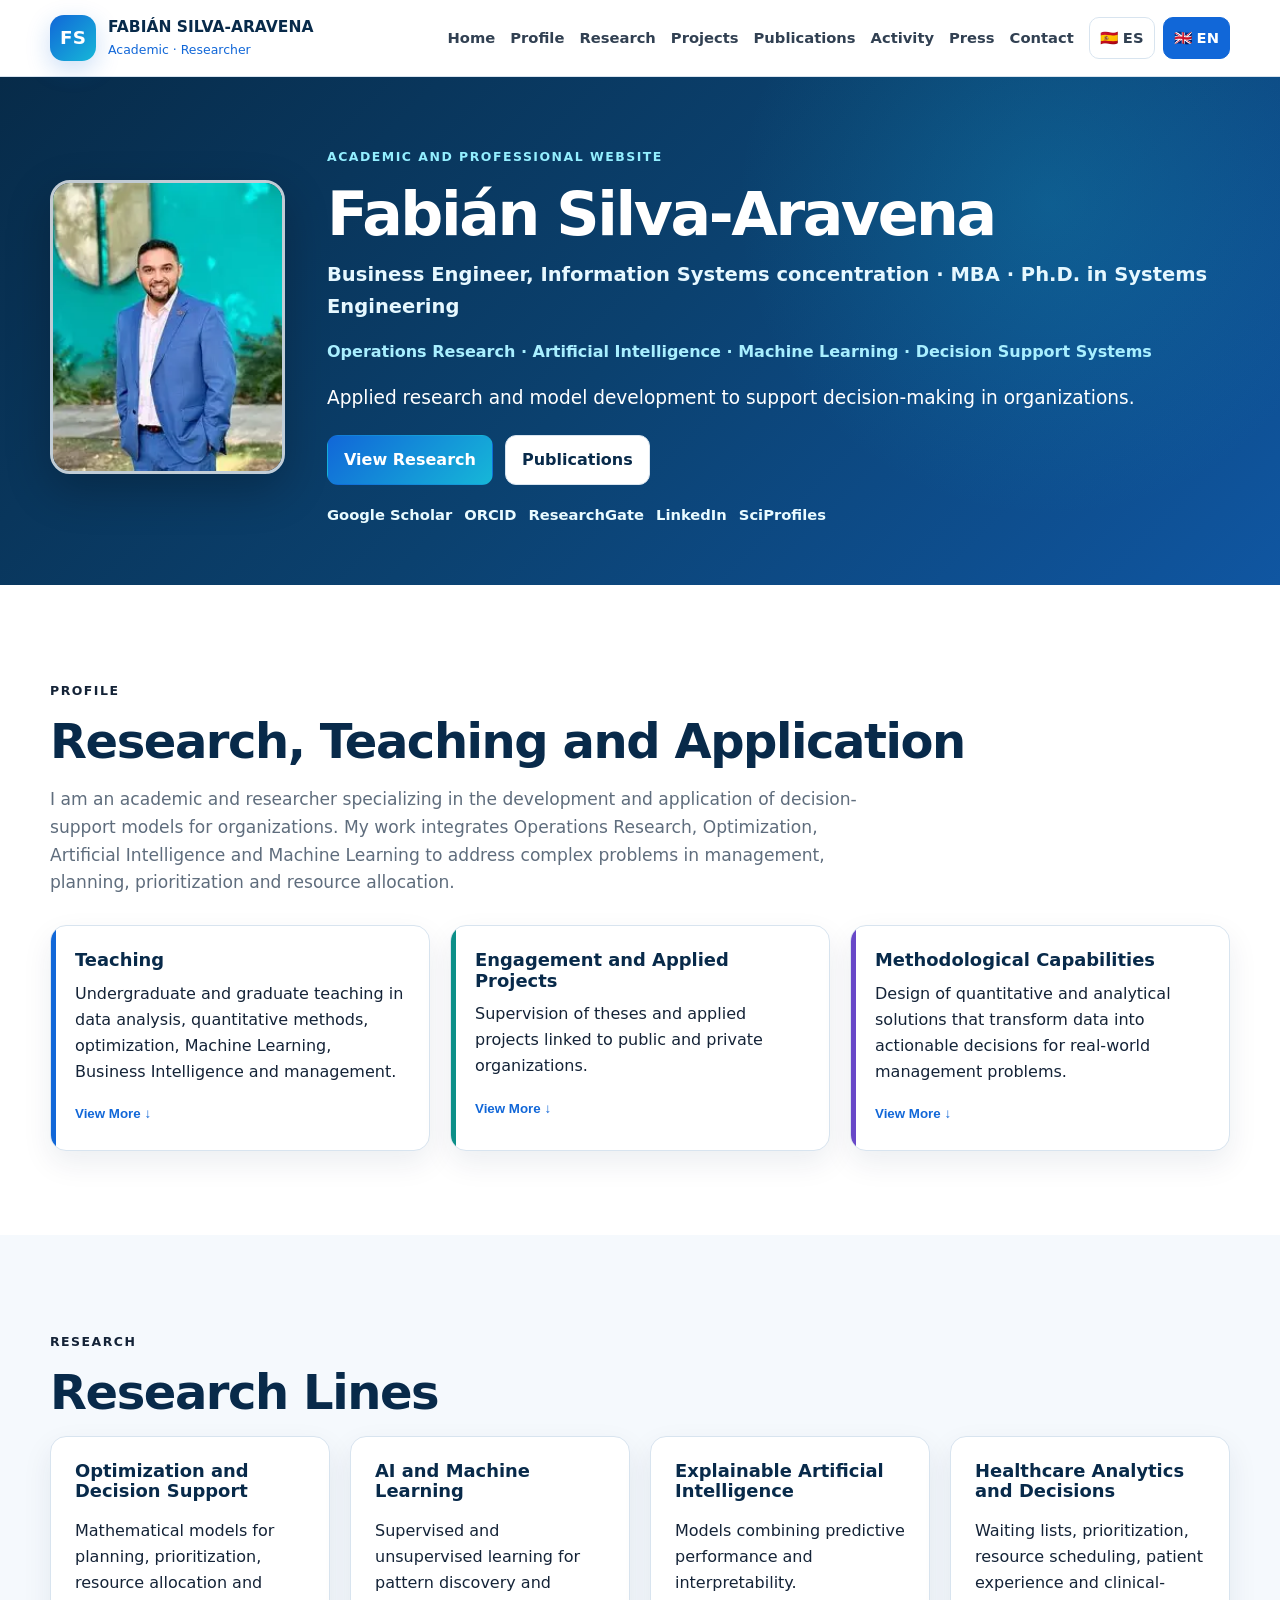
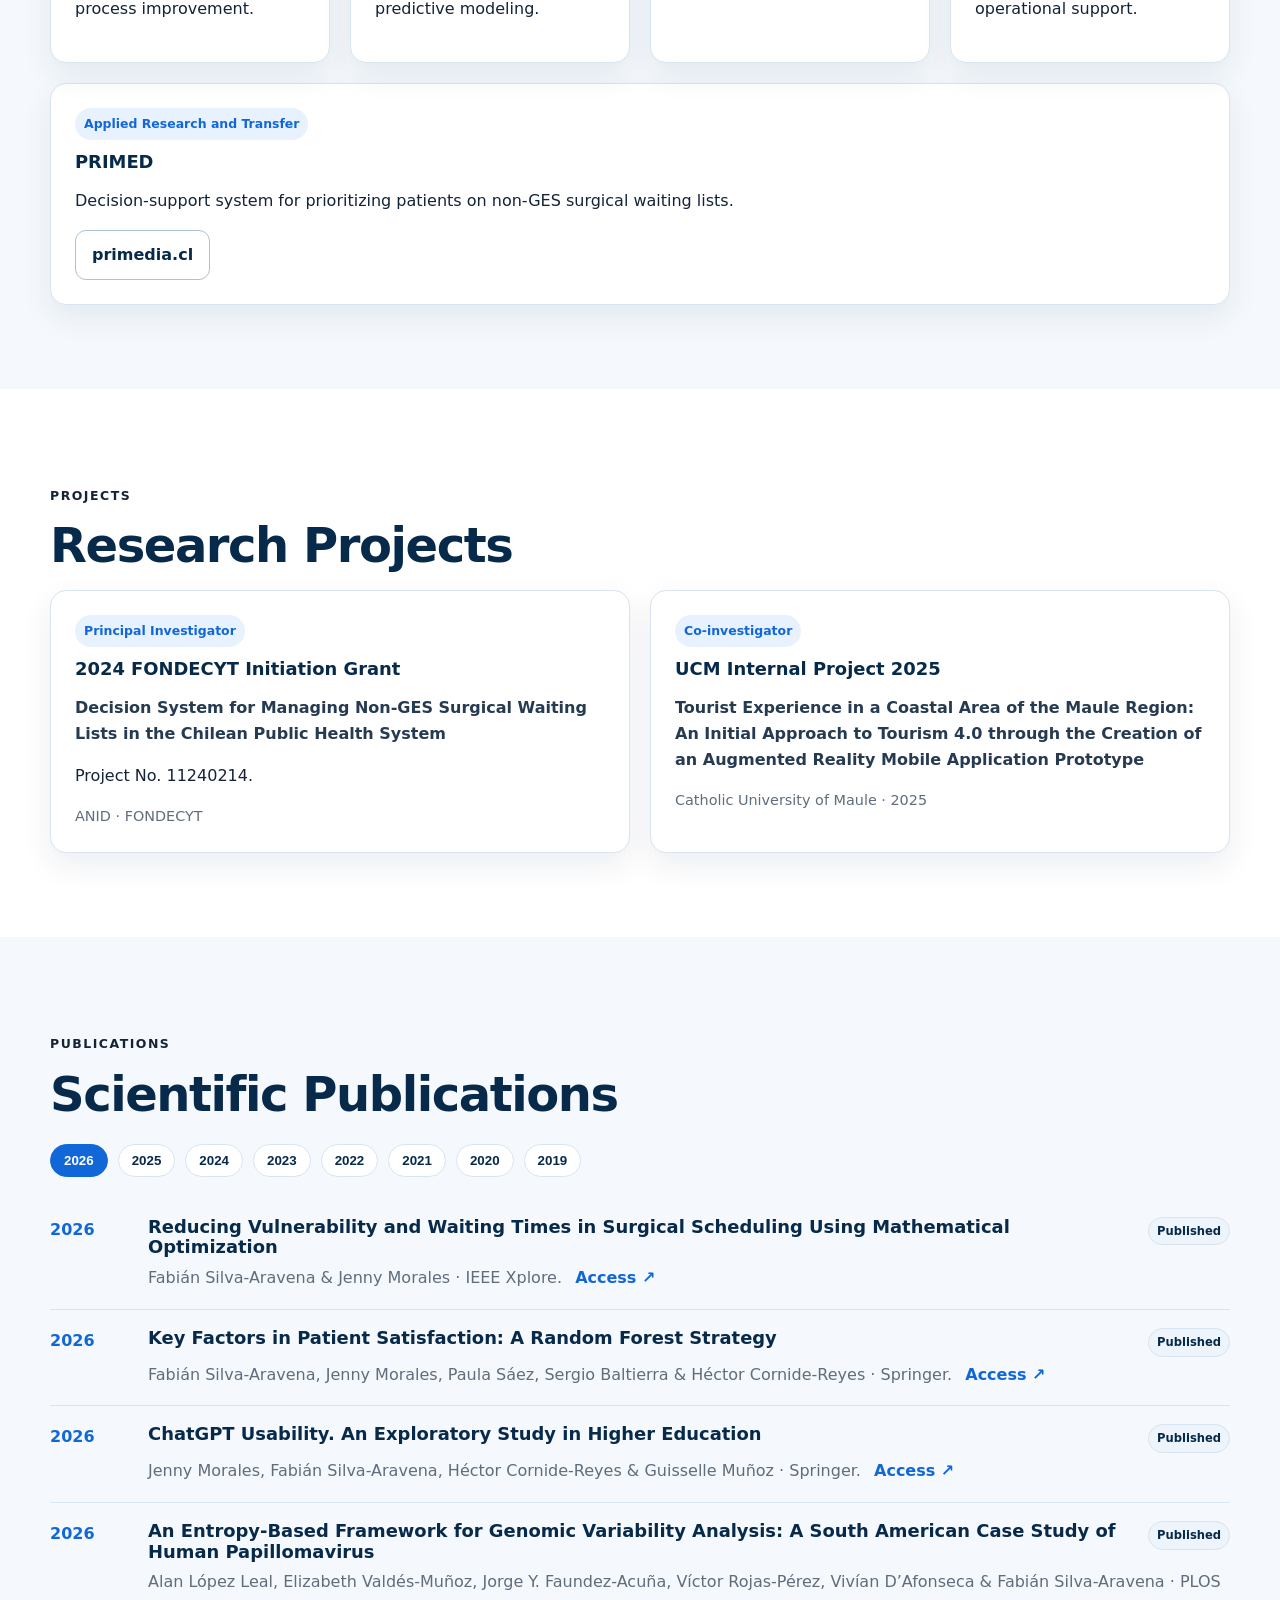
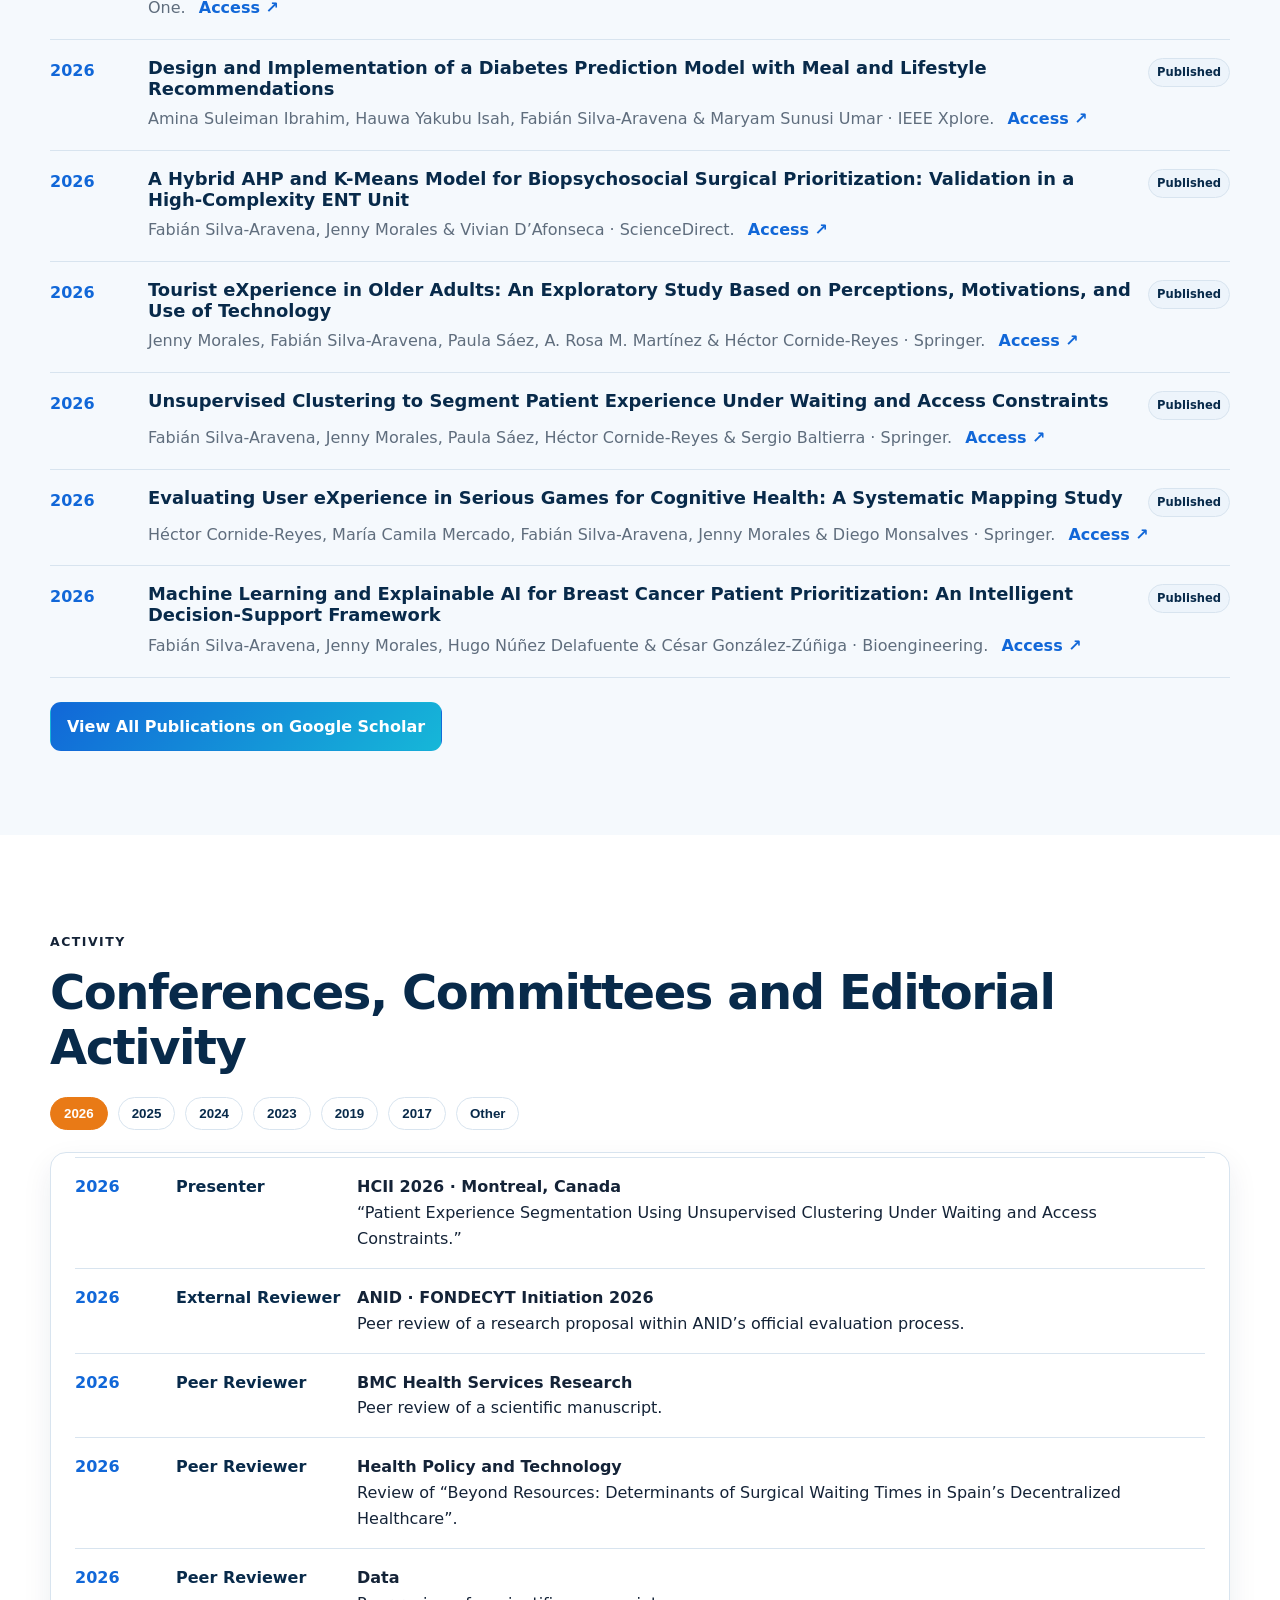
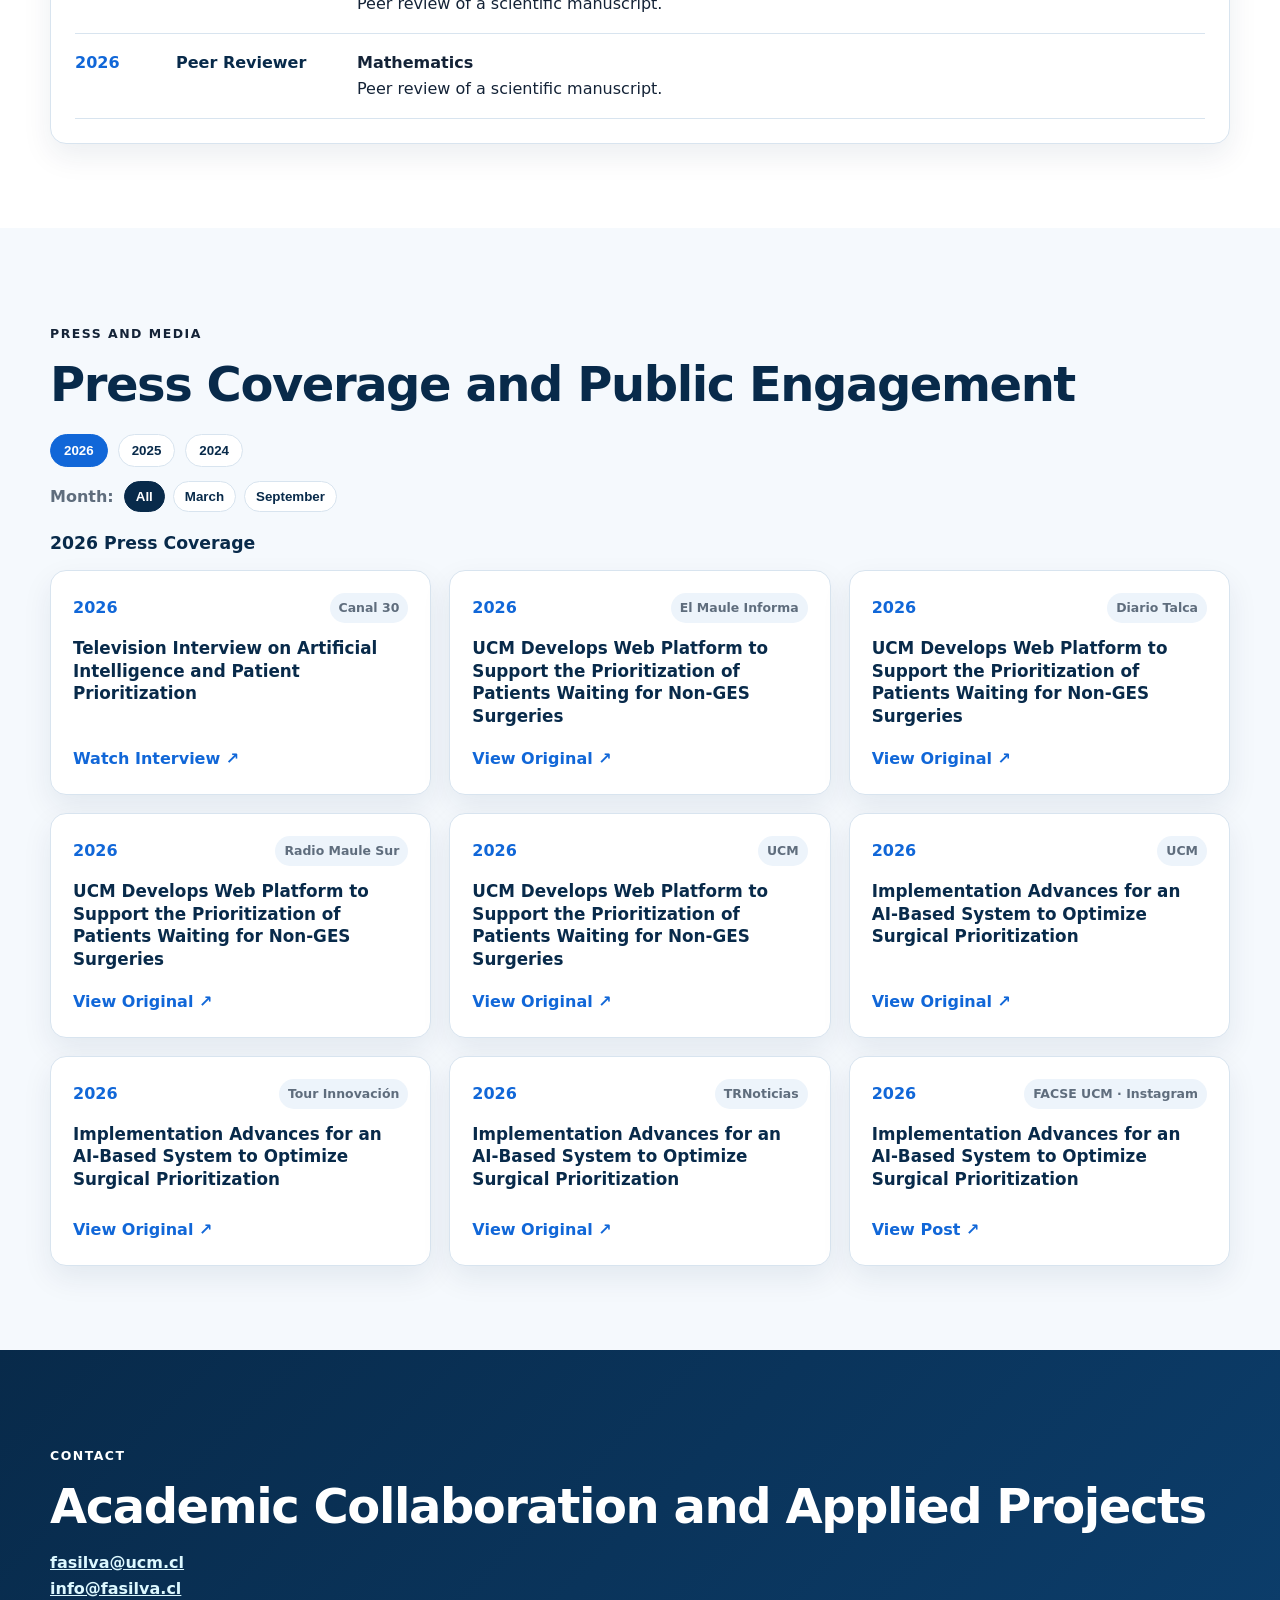
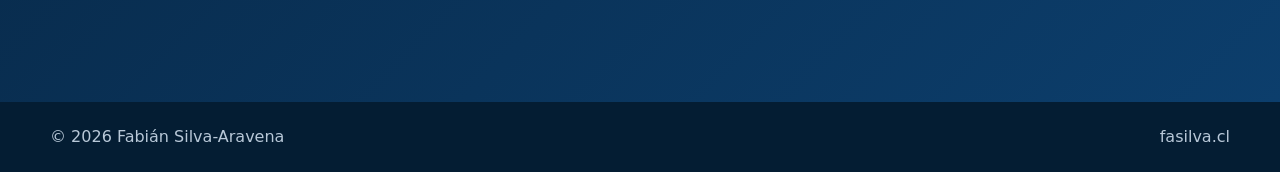
==== commit 54c96638: "actualización 15 sept" ====
--- a/en.html
+++ b/en.html
@@ -1,8 +1,9 @@
 <!DOCTYPE html>
+
 <html lang="en"><head>
 <meta charset="utf-8"/><meta content="width=device-width,initial-scale=1" name="viewport"/>
 <title>Fabián Silva-Aravena | Academic and Professional Website</title>
-<link href="assets/css/style.css?v=15" rel="stylesheet"/></head><body>
+<link href="assets/css/style.css?v=16" rel="stylesheet"/></head><body>
 <header class="site-header"><div class="container nav-wrap">
 <a class="brand-wrap" href="#inicio"><span class="brand-mark">FS</span><span class="brand-text"><strong>FABIÁN SILVA-ARAVENA</strong><span>Academic · Researcher</span></span></a>
 <button class="nav-toggle">☰</button><nav class="nav">
@@ -86,7 +87,7 @@
 <div class="grid two"><article class="card"><span class="tag">Principal Investigator</span><h3>2024 FONDECYT Initiation Grant</h3><p class="project-title">Decision System for Managing Non-GES Surgical Waiting Lists in the Chilean Public Health System</p><p>Project No. 11240214.</p><div class="meta">ANID · FONDECYT</div></article>
 <article class="card"><span class="tag">Co-investigator</span><h3>UCM Internal Project 2025</h3><p class="project-title">Tourist Experience in a Coastal Area of the Maule Region: An Initial Approach to Tourism 4.0 through the Creation of an Augmented Reality Mobile Application Prototype</p><div class="meta">Catholic University of Maule · 2025</div></article></div></div></section>
 <section class="section alt" id="publicaciones"><div class="container"><p class="section-kicker">Publications</p><h2>Scientific Publications</h2>
-<div class="pub-toolbar"><button class="year-btn active" data-year="2026">2026</button><button class="year-btn" data-year="2025">2025</button><button class="year-btn" data-year="2024">2024</button><button class="year-btn" data-year="2023">2023</button><button class="year-btn" data-year="2022">2022</button><button class="year-btn" data-year="2021">2021</button><button class="year-btn" data-year="2020">2020</button><button class="year-btn" data-year="2019">2019</button></div><div class="pub-year active" id="pub-2026">
+<div class="pub-toolbar"><button class="year-btn active" data-year="2026">2026</button><button class="year-btn" data-year="2025">2025</button><button class="year-btn" data-year="2024">2024</button><button class="year-btn" data-year="2023">2023</button><button class="year-btn" data-year="2022">2022</button><button class="year-btn" data-year="2021">2021</button><button class="year-btn" data-year="2020">2020</button><button class="year-btn" data-year="2019">2019</button></div><div class="month-toolbar pub-month-toolbar" data-filter-scope="pub" data-label="Month"></div><div class="pub-year active" id="pub-2026">
 <article class="publication"><div class="year">2026</div><div><div class="pub-head"><h3>Reducing Vulnerability and Waiting Times in Surgical Scheduling Using Mathematical Optimization</h3><span class="status-badge">Published</span></div><p>Fabián Silva-Aravena &amp; Jenny Morales · IEEE Xplore. <a class="pub-link" href="https://ieeexplore.ieee.org/document/11473376" rel="noopener noreferrer" target="_blank">Access ↗</a></p></div></article>
 <article class="publication"><div class="year">2026</div><div><div class="pub-head"><h3>Key Factors in Patient Satisfaction: A Random Forest Strategy</h3><span class="status-badge">Published</span></div><p>Fabián Silva-Aravena, Jenny Morales, Paula Sáez, Sergio Baltierra &amp; Héctor Cornide-Reyes · Springer. <a class="pub-link" href="https://link.springer.com/chapter/10.1007/978-3-032-12801-0_19" rel="noopener noreferrer" target="_blank">Access ↗</a></p></div></article>
 <article class="publication"><div class="year">2026</div><div><div class="pub-head"><h3>ChatGPT Usability. An Exploratory Study in Higher Education</h3><span class="status-badge">Published</span></div><p>Jenny Morales, Fabián Silva-Aravena, Héctor Cornide-Reyes &amp; Guisselle Muñoz · Springer. <a class="pub-link" href="https://link.springer.com/chapter/10.1007/978-3-032-12801-0_11" rel="noopener noreferrer" target="_blank">Access ↗</a></p></div></article>
@@ -96,20 +97,20 @@
 <article class="publication"><div class="year">2026</div><div><div class="pub-head"><h3>Tourist eXperience in Older Adults: An Exploratory Study Based on Perceptions, Motivations, and Use of Technology</h3><span class="status-badge">Published</span></div><p>Jenny Morales, Fabián Silva-Aravena, Paula Sáez, A. Rosa M. Martínez &amp; Héctor Cornide-Reyes · Springer. <a class="pub-link" href="https://link.springer.com/chapter/10.1007/978-3-032-31407-9_10" rel="noopener noreferrer" target="_blank">Access ↗</a></p></div></article>
 <article class="publication"><div class="year">2026</div><div><div class="pub-head"><h3>Unsupervised Clustering to Segment Patient Experience Under Waiting and Access Constraints</h3><span class="status-badge">Published</span></div><p>Fabián Silva-Aravena, Jenny Morales, Paula Sáez, Héctor Cornide-Reyes &amp; Sergio Baltierra · Springer. <a class="pub-link" href="https://link.springer.com/chapter/10.1007/978-3-032-31418-5_29" rel="noopener noreferrer" target="_blank">Access ↗</a></p></div></article>
 <article class="publication"><div class="year">2026</div><div><div class="pub-head"><h3>Evaluating User eXperience in Serious Games for Cognitive Health: A Systematic Mapping Study</h3><span class="status-badge">Published</span></div><p>Héctor Cornide-Reyes, María Camila Mercado, Fabián Silva-Aravena, Jenny Morales &amp; Diego Monsalves · Springer. <a class="pub-link" href="https://link.springer.com/chapter/10.1007/978-3-032-31418-5_25" rel="noopener noreferrer" target="_blank">Access ↗</a></p></div></article>
-<article class="publication"><div class="year">2026</div><div><div class="pub-head"><h3>Machine Learning and Explainable AI for Breast Cancer Patient Prioritization: An Intelligent Decision-Support Framework</h3><span class="status-badge">Published</span></div><p>Fabián Silva-Aravena, Jenny Morales, Hugo Núñez Delafuente &amp; César González-Zúñiga · Bioengineering. <a class="pub-link" href="https://www.mdpi.com/2306-5354/13/9/1044" target="_blank" rel="noopener noreferrer">Access ↗</a></p></div></article>
+<article class="publication"><div class="year">2026</div><div><div class="pub-head"><h3>Machine Learning and Explainable AI for Breast Cancer Patient Prioritization: An Intelligent Decision-Support Framework</h3><span class="status-badge">Published</span></div><p>Fabián Silva-Aravena, Jenny Morales, Hugo Núñez Delafuente &amp; César González-Zúñiga · Bioengineering. <a class="pub-link" href="https://www.mdpi.com/2306-5354/13/9/1044" rel="noopener noreferrer" target="_blank">Access ↗</a></p></div></article>
 </div><div class="pub-year" id="pub-2025"><article class="publication"><div class="year">2025</div><div><div class="pub-head"><h3>Perceptions of ChatGPT: An Exploratory Study in Higher Education</h3><span class="status-badge">Published</span></div><p>Jenny Morales, Fabián Silva-Aravena, Héctor Cornide-Reyes &amp; Guisselle Muñoz · IEEE Xplore. <a class="pub-link" href="https://ieeexplore.ieee.org/document/11420797/authors#authors" rel="noopener noreferrer" target="_blank">Access ↗</a></p></div></article><article class="publication"><div class="year">2025</div><div><div class="pub-head"><h3>e-Health Strategy for Surgical Prioritization: A Methodology Based on Digital Twins and Reinforcement Learning</h3><span class="status-badge">Published</span></div><p>Silva-Aravena, F., Morales, J., &amp; Jayabalan, M. · Bioengineering, 12(6), 605. <a class="pub-link" href="https://doi.org/10.3390/bioengineering12060605" rel="noopener noreferrer" target="_blank">Access ↗</a></p></div></article><article class="publication"><div class="year">2025</div><div><div class="pub-head"><h3>Optimizing MRI Scheduling in High-Complexity Hospitals: A Digital Twin and Reinforcement Learning Approach</h3><span class="status-badge">Published</span></div><p>Silva-Aravena, F., Morales, J., Jayabalan, M., &amp; Sáez, P. · Bioengineering, 12(6), 626. <a class="pub-link" href="https://doi.org/10.3390/bioengineering12060626" rel="noopener noreferrer" target="_blank">Access ↗</a></p></div></article><article class="publication"><div class="year">2025</div><div><div class="pub-head"><h3>Dynamic Decision System for ENT Surgery Waiting List Prioritization Using M-Score and TOPSIS Methodology</h3><span class="status-badge">Published</span></div><p>Silva-Aravena, F., &amp; Morales, J. · Health Policy and Technology. <a class="pub-link" href="https://doi.org/10.1016/j.hlpt.2025.101036" rel="noopener noreferrer" target="_blank">Access ↗</a></p></div></article><article class="publication"><div class="year">2025</div><div><div class="pub-head"><h3>Dynamic Surgical Prioritization: A Machine Learning and XAI-Based Strategy</h3><span class="status-badge">Published</span></div><p>Silva-Aravena, F., Morales, J., Jayabalan, M., Rana, M. E., &amp; Gutiérrez-Bahamondes, J. H. · Technologies, 13(2), 72. <a class="pub-link" href="https://doi.org/10.3390/technologies13020072" rel="noopener noreferrer" target="_blank">Access ↗</a></p></div></article><article class="publication"><div class="year">2025</div><div><div class="pub-head"><h3>Generative Artificial Intelligence in Agile Software Development Processes: A Literature Review Focused on User eXperience</h3><span class="status-badge">Published</span></div><p>Co-author · Springer Nature. <a class="pub-link" href="https://doi.org/10.1007/978-3-031-93536-7_16" rel="noopener noreferrer" target="_blank">Access ↗</a></p></div></article><article class="publication"><div class="year">2025</div><div><div class="pub-head"><h3>University Education in Industry 4.0 Competencies: An Approach Focused on Engineering and Management</h3><span class="status-badge">Published</span></div><p>Co-author · Formación Universitaria. <a class="pub-link" href="https://doi.org/10.4067/s0718-50062025000500169" rel="noopener noreferrer" target="_blank">Access ↗</a></p></div></article></div><div class="pub-year" id="pub-2024"><article class="publication"><div class="year">2024</div><div><div class="pub-head"><h3>Reducing Waiting Times to Improve Patient Satisfaction: A Hybrid Strategy for Decision Support Management</h3><span class="status-badge">Published</span></div><p>Morales, J., Silva-Aravena, F., &amp; Sáez, P. · Mathematics, 12(23), 3743. <a class="pub-link" href="https://www.mdpi.com/2227-7390/12/23/3743" rel="noopener noreferrer" target="_blank">Access ↗</a></p></div></article><article class="publication"><div class="year">2024</div><div><div class="pub-head"><h3>Use of Artificial Intelligence as a Mechanism to Evaluate Costumer Experience. Literature Review</h3><span class="status-badge">Published</span></div><p>Silva-Aravena, F., Morales, J., Sáez, P., Jorquera, J., &amp; Cornide-Reyes, H. · Lecture Notes in Computer Science, Springer. <a class="pub-link" href="https://link.springer.com/chapter/10.1007/978-3-031-61305-0_24" rel="noopener noreferrer" target="_blank">Access ↗</a></p></div></article><article class="publication"><div class="year">2024</div><div><div class="pub-head"><h3>Perception of the Gender Gap in the Business Area: a Collaborative Online International Learning Approach</h3><span class="status-badge">Published</span></div><p>Morales, J., Silva-Aravena, F., Orellana, P. S., &amp; Rodriguez, Y. V. · 2024 43rd International Conference of the Chilean Computer Science Society (SCCC), IEEE. <a class="pub-link" href="https://ieeexplore.ieee.org/document/10767633" rel="noopener noreferrer" target="_blank">Access ↗</a></p></div></article><article class="publication"><div class="year">2024</div><div><div class="pub-head"><h3>Tourist eXperience and Use of Virtual Reality, Augmented Reality and Metaverse: A Literature Review</h3><span class="status-badge">Published</span></div><p>Morales, J., Cornide-Reyes, H., Silva-Aravena, F., Sepúlveda, J., &amp; Muñoz, G. · Lecture Notes in Computer Science, vol. 14704, Springer. <a class="pub-link" href="https://link.springer.com/chapter/10.1007/978-3-031-61281-7_14" rel="noopener noreferrer" target="_blank">Access ↗</a></p></div></article><article class="publication"><div class="year">2024</div><div><div class="pub-head"><h3>Improving UX in Digital Transformation Projects Through Lean Principles</h3><span class="status-badge">Published</span></div><p>Cornide-Reyes, H., Duran, C., Baltierra, S., Silva-Aravena, F., &amp; Morales, J. · Lecture Notes in Computer Science, vol. 14704, Springer. <a class="pub-link" href="https://link.springer.com/chapter/10.1007/978-3-031-61281-7_11" rel="noopener noreferrer" target="_blank">Access ↗</a></p></div></article><article class="publication"><div class="year">2024</div><div><div class="pub-head"><h3>Digital Skills in Higher Education: Strategies Adopted by Universities to Promote their Development in Students and Professors</h3><span class="status-badge">Published</span></div><p>Sáez, P., Morales, J., &amp; Silva-Aravena, F. · 2024 43rd International Conference of the Chilean Computer Science Society (SCCC), IEEE. <a class="pub-link" href="https://ieeexplore.ieee.org/document/10767660" rel="noopener noreferrer" target="_blank">Access ↗</a></p></div></article></div><div class="pub-year" id="pub-2023"><article class="publication"><div class="year">2023</div><div><div class="pub-head"><h3>Digital Transformation in Organizations: Implications for the Workforce</h3><span class="status-badge">Published</span></div><p>Sáez, P., Morales, J., &amp; Silva-Aravena, F. · IEEE CHILECON. <a class="pub-link" href="https://ieeexplore.ieee.org/document/10418736" rel="noopener noreferrer" target="_blank">Access ↗</a></p></div></article><article class="publication"><div class="year">2023</div><div><div class="pub-head"><h3>A Hybrid Algorithm of ML and XAI to Prevent Breast Cancer: A Strategy to Support Decision Making</h3><span class="status-badge">Published</span></div><p>Silva-Aravena, F., Núñez Delafuente, H., Gutiérrez-Bahamondes, J. H., &amp; Morales, J. · Cancers, 15(9), 2443. <a class="pub-link" href="https://doi.org/10.3390/cancers15092443" rel="noopener noreferrer" target="_blank">Access ↗</a></p></div></article><article class="publication"><div class="year">2023</div><div><div class="pub-head"><h3>Implementing Digital Transformation in Industry 4.0</h3><span class="status-badge">Published</span></div><p>Cornide-Reyes, H., Morales, J., Silva-Aravena, F., Ocqueteau, A., Melendez, N., &amp; Villarroel, R. · Lecture Notes in Computer Science, vol. 14025, Springer.</p></div></article><article class="publication"><div class="year">2023</div><div><div class="pub-head"><h3>Virtual Reality, Augmented Reality and Metaverse: Customer Experience Approach and User Experience Evaluation Methods. Literature Review</h3><span class="status-badge">Published</span></div><p>Morales, J., Cornide-Reyes, H., Rossel, P., Sáez, P., &amp; Silva-Aravena, F. · Lecture Notes in Computer Science, vol. 14025, Springer. <a class="pub-link" href="https://doi.org/10.1007/978-3-031-35915-6_40" rel="noopener noreferrer" target="_blank">Access ↗</a></p></div></article><article class="publication"><div class="year">2023</div><div><div class="pub-head"><h3>Application of Fuzzy TOPSIS for Prioritization of Patients on Elective Surgeries Waiting List – A Novel Multi-Criteria Decision-Making Approach</h3><span class="status-badge">Published</span></div><p>Rana, H., Umer, M., Hassan, U., Asgher, U., Silva-Aravena, F., &amp; Ehsan, N. · Decision Making: Applications in Management and Engineering. <a class="pub-link" href="https://doi.org/10.31181/dmame060127022023r" rel="noopener noreferrer" target="_blank">Access ↗</a></p></div></article><article class="publication"><div class="year">2023</div><div><div class="pub-head"><h3>Infeasibility Maps: Application to the Optimization of the Design of Pumping Stations in Water Distribution Networks</h3><span class="status-badge">Published</span></div><p>Gutiérrez-Bahamondes, J. H., Mora-Melia, D., Valdivia-Muñoz, B., Silva-Aravena, F., &amp; Iglesias-Rey, P. L. · Mathematics, 11(7), 1582. <a class="pub-link" href="https://doi.org/10.3390/math11071582" rel="noopener noreferrer" target="_blank">Access ↗</a></p></div></article><article class="publication"><div class="year">2023</div><div><div class="pub-head"><h3>Virtual Reality and Augmented Reality Applied to E-Commerce: A Literature Review</h3><span class="status-badge">Published</span></div><p>Morales, J., Silva-Aravena, F., Valdés, Y., &amp; Baltierra, S. · Human-Computer Interaction / Springer. <a class="pub-link" href="https://doi.org/10.1007/978-3-031-24709-5_15" rel="noopener noreferrer" target="_blank">Access ↗</a></p></div></article></div><div class="pub-year" id="pub-2022"><article class="publication"><div class="year">2022</div><div><div class="pub-head"><h3>An Intelligent System for Patients’ Well-Being: A Multicriteria Decision-Making Approach</h3><span class="status-badge">Published</span></div><p>Silva-Aravena, F., Gutierrez-Bahamondes, J., Delafuente, H. N., &amp; Toledo-Molina, R. M. · Mathematics, 10(21), 3956. <a class="pub-link" href="https://doi.org/10.3390/math10213956" rel="noopener noreferrer" target="_blank">Access ↗</a></p></div></article><article class="publication"><div class="year">2022</div><div><div class="pub-head"><h3>A Novelty Strategy to Classify Chronic Patients at Risk: A Hybrid Machine Learning Approach</h3><span class="status-badge">Published</span></div><p>Silva-Aravena, F., Delafuente, H. N., &amp; Astudillo, C. A. · Mathematics, 10(17), 3053. <a class="pub-link" href="https://doi.org/10.3390/math10173053" rel="noopener noreferrer" target="_blank">Access ↗</a></p></div></article><article class="publication"><div class="year">2022</div><div><div class="pub-head"><h3>Dynamic Surgical Waiting List Methodology: A Networking Approach</h3><span class="status-badge">Published</span></div><p>Silva-Aravena, F., &amp; Morales, J. · Mathematics, 10(13), 2307. <a class="pub-link" href="https://doi.org/10.3390/math10132307" rel="noopener noreferrer" target="_blank">Access ↗</a></p></div></article></div><div class="pub-year" id="pub-2021"><article class="publication"><div class="year">2021</div><div><div class="pub-head"><h3>Patients’ Prioritization on Surgical Waiting Lists: A Decision Support System</h3><span class="status-badge">Published</span></div><p>Silva-Aravena, F., Álvarez-Miranda, E., Astudillo, C. A., González-Martínez, L., &amp; Ledezma, J. G. · Mathematics, 9(10), 1097. <a class="pub-link" href="https://doi.org/10.3390/math9101097" rel="noopener noreferrer" target="_blank">Access ↗</a></p></div></article></div><div class="pub-year" id="pub-2020"><article class="publication"><div class="year">2020</div><div><div class="pub-head"><h3>Inventory Management at a Chilean Hospital Pharmacy: Case Study of a Dynamic Decision-Aid Tool</h3><span class="status-badge">Published</span></div><p>Silva-Aravena, F., Ceballos-Fuentealba, I., &amp; Álvarez-Miranda, E. · Mathematics, 8(11), 1962. <a class="pub-link" href="https://doi.org/10.3390/math8111962" rel="noopener noreferrer" target="_blank">Access ↗</a></p></div></article><article class="publication"><div class="year">2020</div><div><div class="pub-head"><h3>On the Data to Know the Prioritization and Vulnerability of Patients on Surgical Waiting Lists</h3><span class="status-badge">Published</span></div><p>Silva-Aravena, F., Álvarez-Miranda, E., Astudillo, C. A., González-Martínez, L., &amp; Ledezma, J. G. · Data in Brief, 29, 105310. <a class="pub-link" href="https://doi.org/10.1016/j.dib.2020.105310" rel="noopener noreferrer" target="_blank">Access ↗</a></p></div></article></div><div class="pub-year" id="pub-2019"><article class="publication"><div class="year">2019</div><div><div class="pub-head"><h3>Data Extracted from Olive Oil Mill Waste Exposed to Ambient Conditions</h3><span class="status-badge">Published</span></div><p>González-Martínez, L., Hernández, D., Astudillo, C. A., Silva, F., &amp; Gabriel, D. · Data in Brief, 26, 104555. <a class="pub-link" href="https://doi.org/10.1016/j.dib.2019.104555" rel="noopener noreferrer" target="_blank">Access ↗</a></p></div></article></div>
 <div style="margin-top:24px"><a class="btn primary" href="https://scholar.google.com/citations?user=zPTah8IAAAAJ&amp;hl=es" target="_blank">View All Publications on Google Scholar</a></div>
 </div></section>
 <section class="section" id="actividad"><div class="container"><p class="section-kicker">Activity</p><h2>Conferences, Committees and Editorial Activity</h2>
-<div class="activity-toolbar"><button class="activity-year-btn active" data-activity-year="2026">2026</button><button class="activity-year-btn" data-activity-year="2025">2025</button><button class="activity-year-btn" data-activity-year="2024">2024</button><button class="activity-year-btn" data-activity-year="2023">2023</button><button class="activity-year-btn" data-activity-year="2019">2019</button><button class="activity-year-btn" data-activity-year="2017">2017</button><button class="activity-year-btn" data-activity-year="Otros">Other</button></div>
-<div class="card activity-full"><div class="activity-list"><div class="activity-year active" id="activity-2026"><div class="activity-item"><span class="yr">2026</span><span class="role">Presenter</span><div><strong>HCII 2026 · Montreal, Canada</strong><br/>“Patient Experience Segmentation Using Unsupervised Clustering Under Waiting and Access Constraints.”</div></div><div class="activity-item"><span class="yr">2026</span><span class="role">External Reviewer</span><div><strong>ANID · FONDECYT Initiation 2026</strong><br/>Peer review of a research proposal within ANID’s official evaluation process.</div></div><div class="activity-item"><span class="yr">2026</span><span class="role">Peer Reviewer</span><div><strong>BMC Health Services Research</strong><br/>Peer review of a scientific manuscript.</div></div><div class="activity-item"><span class="yr">2026</span><span class="role">Peer Reviewer</span><div><strong>Health Policy and Technology</strong><br/>Review of “Beyond Resources: Determinants of Surgical Waiting Times in Spain’s Decentralized Healthcare”.</div></div><div class="activity-item"><span class="yr">2026</span><span class="role">Peer Reviewer</span><div><strong>Data</strong><br/>Peer review of a scientific manuscript.</div></div><div class="activity-item"><span class="yr">2026</span><span class="role">Peer Reviewer</span><div><strong>Mathematics</strong><br/>Peer review of a scientific manuscript.</div></div></div><div class="activity-year" id="activity-2025"><div class="activity-item"><span class="yr">2025</span><span class="role">External Reviewer</span><div><strong>ANID · FONDECYT Initiation 2025</strong><br/>Peer review of a research proposal within ANID’s official evaluation process.</div></div><div class="activity-item"><span class="yr">2025</span><span class="role">Presenter</span><div><strong>2025 IEEE International Conference on Emerging Innovation and Digital Technology (ICEIDT)</strong><br/>“Reducing Vulnerability and Waiting Times in Surgical Scheduling Using Mathematical Optimization.”</div></div><div class="activity-item"><span class="yr">2025</span><span class="role">Presenter</span><div><strong>XVI INFONOR 2025</strong><br/>“Rule-Based Decision Tree for Surgical Priorization in Otolaringology.”</div></div><div class="activity-item"><span class="yr">2025</span><span class="role">Presenter</span><div><strong>Conferencias CLEI, JCC, CHILECON 2025</strong><br/>“Reducing Waiting Times to Improve Patient Satisfaction: A Hybrid Strategy for Decision Support Management.” Track: Best of Our Research.</div></div><div class="activity-item"><span class="yr">2025</span><span class="role">Presenter</span><div><strong>HCI INTERNATIONAL 2025 · Gothenburg, Sweden</strong><br/>“Key Factors in Patient Satisfaction: A Random Forest Strategy.”</div></div><div class="activity-item"><span class="yr">2025</span><span class="role">Scientific Committee</span><div><strong>2025 IEEE International Conference on Emerging Innovation and Digital Technology (ICEIDT)</strong><br/>Paper reviewer.</div></div><div class="activity-item"><span class="yr">2025</span><span class="role">Scientific Committee</span><div><strong>XVI INFONOR 2025</strong><br/>Paper reviewer.</div></div><div class="activity-item"><span class="yr">2025</span><span class="role">Scientific Committee</span><div><strong>Conferencias CLEI, JCC, CHILECON 2025</strong><br/>Paper reviewer.</div></div><div class="activity-item"><span class="yr">2025</span><span class="role">Chair</span><div><strong>Conferencias CLEI, JCC, CHILECON 2025</strong><br/>Served as Chair.</div></div><div class="activity-item"><span class="yr">2025</span><span class="role">Peer Reviewer</span><div><strong>Sensors</strong><br/>Review of “Clinical Validation of a Video-Otoscopy-Based Medical Device for the Remote Diagnosis of Ear Complaints”.</div></div><div class="activity-item"><span class="yr">2025</span><span class="role">Peer Reviewer</span><div><strong>Sensors</strong><br/>Review of “A Comparative Analysis of IoT Machine Learning Methods for Effective Diabetes Prediction”.</div></div><div class="activity-item"><span class="yr">2025</span><span class="role">Peer Reviewer</span><div><strong>Systems</strong><br/>Review of “A Multi-Objective Simulation–Optimization Framework for Emergency Department Efficiency Using RSM and Goal Programming”.</div></div><div class="activity-item"><span class="yr">2025</span><span class="role">Peer Reviewer</span><div><strong>Applied Sciences</strong><br/>Review of “Machine Learning in Clinical Decision Making: Algorithmic Challenges, Data Limitations and Multidisciplinary Perspectives”.</div></div><div class="activity-item"><span class="yr">2025</span><span class="role">Guest Editor</span><div><strong>Sustainability</strong><br/>Special Issue: “Service Experience and Servicescape in Sustainable Consumption”.</div></div></div><div class="activity-year" id="activity-2024"><div class="activity-item"><span class="yr">2024</span><span class="role">Presenter</span><div><strong>HCI International · Washington D.C., USA · Washington Hilton Hotel</strong><br/>“Use of Artificial Intelligence as a Mechanism to Evaluate Costumer Experience. Literature Review.”</div></div><div class="activity-item"><span class="yr">2024</span><span class="role">Keynote Speaker</span><div><strong>XV International Conference on Computing and Informatics of Northern Chile (INFONOR) · September 4–6 · Copiapó, Chile · University of Atacama</strong><br/>“Management of non-GES surgical waiting lists in the Chilean public health system.”</div></div><div class="activity-item"><span class="yr">2024</span><span class="role">Academic Committee Member</span><div><strong>XV INFONOR · Copiapó, Chile</strong><br/>Participation in the academic committee.</div></div><div class="activity-item"><span class="yr">2024</span><span class="role">Co-author</span><div><strong>IEEE Chilean Computing Conference (JCC) · October 28–30 · Temuco, Chile · University of La Frontera</strong><br/>“Digital Skills in Higher Education: Strategies Adopted by Universities to Promote their Development in Students and Professors.”</div></div><div class="activity-item"><span class="yr">2024</span><span class="role">Peer Reviewer</span><div><strong>Expert Systems with Applications</strong><br/>Review of “Prioritization of Transfer Centers Using GIS and Fuzzy Dombi Bonferroni Weighted Assessment (DOBAS) Model”.</div></div></div><div class="activity-year" id="activity-2023"><div class="activity-item"><span class="yr">2023</span><span class="role">Chair</span><div><strong>ASFAE-ENEFA Conference · Catholic University of the Most Holy Conception · Concepción, Chile</strong><br/>Review and evaluation of scientific papers in the “Information Systems for Decision-Making” track.</div></div><div class="activity-item"><span class="yr">2023</span><span class="role">Presenter</span><div><strong>ASFAE-ENEFA Conference · Concepción, Chile</strong><br/>Presentation of “A Hybrid Algorithm of ML and XAI to Prevent Breast Cancer: A Strategy to Support Decision Making”.</div></div><div class="activity-item"><span class="yr">2023</span><span class="role">Peer Reviewer</span><div><strong>Expert Systems with Applications</strong><br/>Review of the article “Prioritization of Transfer Centers Using GIS and Fuzzy Dombi Bonferroni Weighted Assessment (DOBAS) Model”.</div></div><div class="activity-item"><span class="yr">2023</span><span class="role">Peer Reviewer</span><div><strong>Expert Systems with Applications</strong><br/>Review of the article “Intelligent Framework for the Classification of Skewed Multiclass Biomass Feedstock”.</div></div></div><div class="activity-year" id="activity-2019"><div class="activity-item"><span class="yr">2019</span><span class="role">Presenter</span><div><strong>Industrial Civil Engineering Conference · Autonomous University of Chile · Talca, Chile</strong><br/>“Prioritization of patients on the elective surgical waiting list.”</div></div></div><div class="activity-year" id="activity-2017"><div class="activity-item"><span class="yr">2017</span><span class="role">Attendee</span><div><strong>Computational Intelligence Conference · University of Valparaíso · Valparaíso, Chile</strong><br/>Conference attendance.</div></div></div><div class="activity-year" id="activity-Otros"><div class="activity-item"><span class="yr">Other</span><span class="role">Presenter</span><div><strong>CPA School Research Seminar · Catholic University of Maule · Talca, Chile</strong><br/>Presentation of a research study.</div></div><div class="activity-item"><span class="yr">Other</span><span class="role">International Training</span><div><strong>INTECAP · Guatemala</strong><br/>International teaching in data analytics for decision-making.</div></div><div class="activity-item"><span class="yr">Other (2025–present)</span><span class="role">Doctoral Program Faculty Member</span><div><strong>PhD Program in Translational Biotechnology · Catholic University of Maule</strong><br/>Participation in academic committees and doctoral faculty meetings.</div></div></div></div></div>
+<div class="activity-toolbar"><button class="activity-year-btn active" data-activity-year="2026">2026</button><button class="activity-year-btn" data-activity-year="2025">2025</button><button class="activity-year-btn" data-activity-year="2024">2024</button><button class="activity-year-btn" data-activity-year="2023">2023</button><button class="activity-year-btn" data-activity-year="2019">2019</button><button class="activity-year-btn" data-activity-year="2017">2017</button><button class="activity-year-btn" data-activity-year="Otros">Other</button></div><div class="month-toolbar activity-month-toolbar" data-filter-scope="activity" data-label="Month"></div>
+<div class="card activity-full"><div class="activity-list"><div class="activity-year active" id="activity-2026"><div class="activity-item"><span class="yr">2026</span><span class="role">Presenter</span><div><strong>HCII 2026 · Montreal, Canada</strong><br/>“Patient Experience Segmentation Using Unsupervised Clustering Under Waiting and Access Constraints.”</div></div><div class="activity-item"><span class="yr">2026</span><span class="role">External Reviewer</span><div><strong>ANID · FONDECYT Initiation 2026</strong><br/>Peer review of a research proposal within ANID’s official evaluation process.</div></div><div class="activity-item"><span class="yr">2026</span><span class="role">Peer Reviewer</span><div><strong>BMC Health Services Research</strong><br/>Peer review of a scientific manuscript.</div></div><div class="activity-item"><span class="yr">2026</span><span class="role">Peer Reviewer</span><div><strong>Health Policy and Technology</strong><br/>Review of “Beyond Resources: Determinants of Surgical Waiting Times in Spain’s Decentralized Healthcare”.</div></div><div class="activity-item"><span class="yr">2026</span><span class="role">Peer Reviewer</span><div><strong>Data</strong><br/>Peer review of a scientific manuscript.</div></div><div class="activity-item"><span class="yr">2026</span><span class="role">Peer Reviewer</span><div><strong>Mathematics</strong><br/>Peer review of a scientific manuscript.</div></div></div><div class="activity-year" id="activity-2025"><div class="activity-item"><span class="yr">2025</span><span class="role">External Reviewer</span><div><strong>ANID · FONDECYT Initiation 2025</strong><br/>Peer review of a research proposal within ANID’s official evaluation process.</div></div><div class="activity-item"><span class="yr">2025</span><span class="role">Presenter</span><div><strong>2025 IEEE International Conference on Emerging Innovation and Digital Technology (ICEIDT)</strong><br/>“Reducing Vulnerability and Waiting Times in Surgical Scheduling Using Mathematical Optimization.”</div></div><div class="activity-item"><span class="yr">2025</span><span class="role">Presenter</span><div><strong>XVI INFONOR 2025</strong><br/>“Rule-Based Decision Tree for Surgical Priorization in Otolaringology.”</div></div><div class="activity-item"><span class="yr">2025</span><span class="role">Presenter</span><div><strong>Conferencias CLEI, JCC, CHILECON 2025</strong><br/>“Reducing Waiting Times to Improve Patient Satisfaction: A Hybrid Strategy for Decision Support Management.” Track: Best of Our Research.</div></div><div class="activity-item"><span class="yr">2025</span><span class="role">Presenter</span><div><strong>HCI INTERNATIONAL 2025 · Gothenburg, Sweden</strong><br/>“Key Factors in Patient Satisfaction: A Random Forest Strategy.”</div></div><div class="activity-item"><span class="yr">2025</span><span class="role">Scientific Committee</span><div><strong>2025 IEEE International Conference on Emerging Innovation and Digital Technology (ICEIDT)</strong><br/>Paper reviewer.</div></div><div class="activity-item"><span class="yr">2025</span><span class="role">Scientific Committee</span><div><strong>XVI INFONOR 2025</strong><br/>Paper reviewer.</div></div><div class="activity-item"><span class="yr">2025</span><span class="role">Scientific Committee</span><div><strong>Conferencias CLEI, JCC, CHILECON 2025</strong><br/>Paper reviewer.</div></div><div class="activity-item"><span class="yr">2025</span><span class="role">Chair</span><div><strong>Conferencias CLEI, JCC, CHILECON 2025</strong><br/>Served as Chair.</div></div><div class="activity-item"><span class="yr">2025</span><span class="role">Peer Reviewer</span><div><strong>Sensors</strong><br/>Review of “Clinical Validation of a Video-Otoscopy-Based Medical Device for the Remote Diagnosis of Ear Complaints”.</div></div><div class="activity-item"><span class="yr">2025</span><span class="role">Peer Reviewer</span><div><strong>Sensors</strong><br/>Review of “A Comparative Analysis of IoT Machine Learning Methods for Effective Diabetes Prediction”.</div></div><div class="activity-item"><span class="yr">2025</span><span class="role">Peer Reviewer</span><div><strong>Systems</strong><br/>Review of “A Multi-Objective Simulation–Optimization Framework for Emergency Department Efficiency Using RSM and Goal Programming”.</div></div><div class="activity-item"><span class="yr">2025</span><span class="role">Peer Reviewer</span><div><strong>Applied Sciences</strong><br/>Review of “Machine Learning in Clinical Decision Making: Algorithmic Challenges, Data Limitations and Multidisciplinary Perspectives”.</div></div><div class="activity-item"><span class="yr">2025</span><span class="role">Guest Editor</span><div><strong>Sustainability</strong><br/>Special Issue: “Service Experience and Servicescape in Sustainable Consumption”.</div></div></div><div class="activity-year" id="activity-2024"><div class="activity-item"><span class="yr">2024</span><span class="role">Presenter</span><div><strong>HCI International · Washington D.C., USA · Washington Hilton Hotel</strong><br/>“Use of Artificial Intelligence as a Mechanism to Evaluate Costumer Experience. Literature Review.”</div></div><div class="activity-item" data-month="09"><span class="yr">2024</span><span class="role">Keynote Speaker</span><div><strong>XV International Conference on Computing and Informatics of Northern Chile (INFONOR) · September 4–6 · Copiapó, Chile · University of Atacama</strong><br/>“Management of non-GES surgical waiting lists in the Chilean public health system.”</div></div><div class="activity-item"><span class="yr">2024</span><span class="role">Academic Committee Member</span><div><strong>XV INFONOR · Copiapó, Chile</strong><br/>Participation in the academic committee.</div></div><div class="activity-item" data-month="10"><span class="yr">2024</span><span class="role">Co-author</span><div><strong>IEEE Chilean Computing Conference (JCC) · October 28–30 · Temuco, Chile · University of La Frontera</strong><br/>“Digital Skills in Higher Education: Strategies Adopted by Universities to Promote their Development in Students and Professors.”</div></div><div class="activity-item"><span class="yr">2024</span><span class="role">Peer Reviewer</span><div><strong>Expert Systems with Applications</strong><br/>Review of “Prioritization of Transfer Centers Using GIS and Fuzzy Dombi Bonferroni Weighted Assessment (DOBAS) Model”.</div></div></div><div class="activity-year" id="activity-2023"><div class="activity-item"><span class="yr">2023</span><span class="role">Chair</span><div><strong>ASFAE-ENEFA Conference · Catholic University of the Most Holy Conception · Concepción, Chile</strong><br/>Review and evaluation of scientific papers in the “Information Systems for Decision-Making” track.</div></div><div class="activity-item"><span class="yr">2023</span><span class="role">Presenter</span><div><strong>ASFAE-ENEFA Conference · Concepción, Chile</strong><br/>Presentation of “A Hybrid Algorithm of ML and XAI to Prevent Breast Cancer: A Strategy to Support Decision Making”.</div></div><div class="activity-item"><span class="yr">2023</span><span class="role">Peer Reviewer</span><div><strong>Expert Systems with Applications</strong><br/>Review of the article “Prioritization of Transfer Centers Using GIS and Fuzzy Dombi Bonferroni Weighted Assessment (DOBAS) Model”.</div></div><div class="activity-item"><span class="yr">2023</span><span class="role">Peer Reviewer</span><div><strong>Expert Systems with Applications</strong><br/>Review of the article “Intelligent Framework for the Classification of Skewed Multiclass Biomass Feedstock”.</div></div></div><div class="activity-year" id="activity-2019"><div class="activity-item"><span class="yr">2019</span><span class="role">Presenter</span><div><strong>Industrial Civil Engineering Conference · Autonomous University of Chile · Talca, Chile</strong><br/>“Prioritization of patients on the elective surgical waiting list.”</div></div></div><div class="activity-year" id="activity-2017"><div class="activity-item"><span class="yr">2017</span><span class="role">Attendee</span><div><strong>Computational Intelligence Conference · University of Valparaíso · Valparaíso, Chile</strong><br/>Conference attendance.</div></div></div><div class="activity-year" id="activity-Otros"><div class="activity-item"><span class="yr">Other</span><span class="role">Presenter</span><div><strong>CPA School Research Seminar · Catholic University of Maule · Talca, Chile</strong><br/>Presentation of a research study.</div></div><div class="activity-item"><span class="yr">Other</span><span class="role">International Training</span><div><strong>INTECAP · Guatemala</strong><br/>International teaching in data analytics for decision-making.</div></div><div class="activity-item"><span class="yr">Other (2025–present)</span><span class="role">Doctoral Program Faculty Member</span><div><strong>PhD Program in Translational Biotechnology · Catholic University of Maule</strong><br/>Participation in academic committees and doctoral faculty meetings.</div></div></div></div></div>
 </div></section>
 <section class="section alt" id="prensa"><div class="container"><p class="section-kicker">Press and Media</p><h2>Press Coverage and Public Engagement</h2>
-<div class="press-toolbar"><button class="press-year-btn active" data-press-year="2026">2026</button><button class="press-year-btn" data-press-year="2025">2025</button><button class="press-year-btn" data-press-year="2024">2024</button></div><div class="press-year active" id="press-2026"><h3 class="press-year-title">2026 Press Coverage</h3><div class="media-grid"><article class="media-card"><div class="media-meta"><span class="media-year">2026</span><span class="media-source">El Maule Informa</span></div><h3>UCM Develops Web Platform to Support the Prioritization of Patients Waiting for Non-GES Surgeries</h3><a class="media-link" href="https://elmauleinforma.cl/ucm-desarrolla-plataforma-web-para-apoyar-la-priorizacion-de-pacientes-en-espera-de-cirugias-no-ges/" rel="noopener noreferrer" target="_blank">View Original ↗</a></article><article class="media-card"><div class="media-meta"><span class="media-year">2026</span><span class="media-source">Diario Talca</span></div><h3>UCM Develops Web Platform to Support the Prioritization of Patients Waiting for Non-GES Surgeries</h3><a class="media-link" href="https://diariotalca.cl/ucm-desarrolla-plataforma-web-para-apoyar-la-priorizacion-de-pacientes-en-espera-de-cirugias-no-ges/" rel="noopener noreferrer" target="_blank">View Original ↗</a></article><article class="media-card"><div class="media-meta"><span class="media-year">2026</span><span class="media-source">Radio Maule Sur</span></div><h3>UCM Develops Web Platform to Support the Prioritization of Patients Waiting for Non-GES Surgeries</h3><a class="media-link" href="https://www.radiomaulesur.cl/2026/09/ucm-desarrolla-plataforma-web-para.html" rel="noopener noreferrer" target="_blank">View Original ↗</a></article><article class="media-card"><div class="media-meta"><span class="media-year">2026</span><span class="media-source">UCM</span></div><h3>UCM Develops Web Platform to Support the Prioritization of Patients Waiting for Non-GES Surgeries</h3><a class="media-link" href="https://www.ucm.cl/noticias/ucm-desarrolla-plataforma-web-para-apoyar-la-priorizacion-de-pacientes-en-espera-de-cirugias-no-ges/" rel="noopener noreferrer" target="_blank">View Original ↗</a></article><article class="media-card"><div class="media-meta"><span class="media-year">2026</span><span class="media-source">UCM</span></div><h3>Implementation Advances for an AI-Based System to Optimize Surgical Prioritization</h3><a class="media-link" href="https://www.ucm.cl/noticias/avanza-implementacion-de-sistema-con-ia-para-optimizar-la-priorizacion-de-cirugias/" rel="noopener noreferrer" target="_blank">View Original ↗</a></article><article class="media-card"><div class="media-meta"><span class="media-year">2026</span><span class="media-source">Tour Innovación</span></div><h3>Implementation Advances for an AI-Based System to Optimize Surgical Prioritization</h3><a class="media-link" href="https://www.tourinnovacion.cl/tecnologia-ciencia/avanza-implementacion-de-sistema-con-ia-para-optimizar-la-priorizacion-de-cirugias/" rel="noopener noreferrer" target="_blank">View Original ↗</a></article><article class="media-card"><div class="media-meta"><span class="media-year">2026</span><span class="media-source">TRNoticias</span></div><h3>Implementation Advances for an AI-Based System to Optimize Surgical Prioritization</h3><a class="media-link" href="https://trnoticias.cl/2026/03/17/avanza-implementacion-de-sistema-con-ia-para-optimizar-la-priorizacion-de-cirugias/" rel="noopener noreferrer" target="_blank">View Original ↗</a></article><article class="media-card"><div class="media-meta"><span class="media-year">2026</span><span class="media-source">FACSE UCM · Instagram</span></div><h3>Implementation Advances for an AI-Based System to Optimize Surgical Prioritization</h3><a class="media-link" href="https://www.instagram.com/p/DV09BiUEdLQ/?img_index=1" rel="noopener noreferrer" target="_blank">View Post ↗</a></article></div></div><div class="press-year" id="press-2025"><h3 class="press-year-title">2025 Press Coverage</h3><div class="media-grid"><article class="media-card"><div class="media-meta"><span class="media-year">2025</span><span class="media-source">UCM</span></div><h3>UCM Academic’s Patient Prioritization Methodologies Receive International Recognition</h3><a class="media-link" href="https://www.ucm.cl/noticias/metodologias-academico-ucm-priorizar-pacientes-reciben-respaldo-internacional/" rel="noopener noreferrer" target="_blank">View Original ↗</a></article><article class="media-card"><div class="media-meta"><span class="media-year">2025</span><span class="media-source">FACSE UCM · Instagram</span></div><h3>Meeting with Partners from San Borja Arriarán Clinical Hospital</h3><a class="media-link" href="https://www.instagram.com/p/DN1Pd7J4pvr/?img_index=1" rel="noopener noreferrer" target="_blank">View Post ↗</a></article><article class="media-card"><div class="media-meta"><span class="media-year">2025</span><span class="media-source">UCM</span></div><h3>Intelligent Model Promoted to Support More Equitable Management of Non-GES Surgical Waiting Lists</h3><a class="media-link" href="https://www.ucm.cl/noticias/impulsan-modelo-inteligente-para-una-gestion-mas-equitativa-de-las-listas-de-espera-quirurgicas-no-ges/" rel="noopener noreferrer" target="_blank">View Original ↗</a></article><article class="media-card"><div class="media-meta"><span class="media-year">2025</span><span class="media-source">UCM · Column</span></div><h3>Non-GES Surgical Waiting Lists: Toward Fairer, People-Centered Prioritization</h3><a class="media-link" href="https://www.ucm.cl/noticias/columna-listas-de-espera-quirurgicas-no-ges-hacia-una-priorizacion-mas-justa-y-centrada-en-las-personas/" rel="noopener noreferrer" target="_blank">View Column ↗</a></article></div></div><div class="press-year" id="press-2024"><h3 class="press-year-title">2024 Press Coverage</h3><div class="media-grid"><article class="media-card"><div class="media-meta"><span class="media-year">2024</span><span class="media-source">Instagram</span></div><h3>Academic Outreach Post</h3><a class="media-link" href="https://www.instagram.com/reel/DA6na8QPOSr/?igsi=Y3R4NDBhenJqOGsz" rel="noopener noreferrer" target="_blank">View Post ↗</a></article><article class="media-card"><div class="media-meta"><span class="media-year">2024</span><span class="media-source">UCM</span></div><h3>Researchers Explore Mathematical Strategies to Strengthen the Public Healthcare System</h3><a class="media-link" href="https://www.ucm.cl/noticias/investigan-estrategias-fortalecer-sistema-salud-publica-desde-la-matematica/" rel="noopener noreferrer" target="_blank">View Original ↗</a></article><article class="media-card"><div class="media-meta"><span class="media-year">2024</span><span class="media-source">UCM</span></div><h3>Maule Academic Leads Project to Optimize the Management of Non-GES Waiting Lists</h3><a class="media-link" href="https://www.ucm.cl/noticias/academico-maulino-lidera-proyecto-optimizar-gestion-listas-espera-no-ges/" rel="noopener noreferrer" target="_blank">View Original ↗</a></article><article class="media-card"><div class="media-meta"><span class="media-year">2024</span><span class="media-source">UCM</span></div><h3>Innovative Project to Manage Non-GES Surgical Waiting Lists to Be Launched</h3><a class="media-link" href="https://www.ucm.cl/noticias/lanzaran-innovador-proyecto-gestionar-listas-espera-quirurgicas-no-ges/" rel="noopener noreferrer" target="_blank">View Original ↗</a></article><article class="media-card"><div class="media-meta"><span class="media-year">2024</span><span class="media-source">HCSBA</span></div><h3>HCSBA Participates in Project to Manage Non-GES Surgical Waiting Lists</h3><a class="media-link" href="https://hcsba.cl/sitio/2024/10/18/hcsba-participa-en-proyecto-para-gestionar-listas-de-espera-quirurgicas-no-ges/" rel="noopener noreferrer" target="_blank">View Original ↗</a></article></div></div></div></section>
+<div class="press-toolbar"><button class="press-year-btn active" data-press-year="2026">2026</button><button class="press-year-btn" data-press-year="2025">2025</button><button class="press-year-btn" data-press-year="2024">2024</button></div><div class="month-toolbar press-month-toolbar" data-filter-scope="press" data-label="Month"></div><div class="press-year active" id="press-2026"><h3 class="press-year-title">2026 Press Coverage</h3><div class="media-grid"><article class="media-card" data-month="09"><div class="media-meta"><span class="media-year">2026</span><span class="media-source">Canal 30</span></div><h3>Television Interview on Artificial Intelligence and Patient Prioritization</h3><a class="media-link" href="https://youtu.be/XYucrzJyQd4?si=KVK0I2q1VefqlQOw" rel="noopener noreferrer" target="_blank">Watch Interview ↗</a></article><article class="media-card"><div class="media-meta"><span class="media-year">2026</span><span class="media-source">El Maule Informa</span></div><h3>UCM Develops Web Platform to Support the Prioritization of Patients Waiting for Non-GES Surgeries</h3><a class="media-link" href="https://elmauleinforma.cl/ucm-desarrolla-plataforma-web-para-apoyar-la-priorizacion-de-pacientes-en-espera-de-cirugias-no-ges/" rel="noopener noreferrer" target="_blank">View Original ↗</a></article><article class="media-card"><div class="media-meta"><span class="media-year">2026</span><span class="media-source">Diario Talca</span></div><h3>UCM Develops Web Platform to Support the Prioritization of Patients Waiting for Non-GES Surgeries</h3><a class="media-link" href="https://diariotalca.cl/ucm-desarrolla-plataforma-web-para-apoyar-la-priorizacion-de-pacientes-en-espera-de-cirugias-no-ges/" rel="noopener noreferrer" target="_blank">View Original ↗</a></article><article class="media-card" data-month="09"><div class="media-meta"><span class="media-year">2026</span><span class="media-source">Radio Maule Sur</span></div><h3>UCM Develops Web Platform to Support the Prioritization of Patients Waiting for Non-GES Surgeries</h3><a class="media-link" href="https://www.radiomaulesur.cl/2026/09/ucm-desarrolla-plataforma-web-para.html" rel="noopener noreferrer" target="_blank">View Original ↗</a></article><article class="media-card"><div class="media-meta"><span class="media-year">2026</span><span class="media-source">UCM</span></div><h3>UCM Develops Web Platform to Support the Prioritization of Patients Waiting for Non-GES Surgeries</h3><a class="media-link" href="https://www.ucm.cl/noticias/ucm-desarrolla-plataforma-web-para-apoyar-la-priorizacion-de-pacientes-en-espera-de-cirugias-no-ges/" rel="noopener noreferrer" target="_blank">View Original ↗</a></article><article class="media-card"><div class="media-meta"><span class="media-year">2026</span><span class="media-source">UCM</span></div><h3>Implementation Advances for an AI-Based System to Optimize Surgical Prioritization</h3><a class="media-link" href="https://www.ucm.cl/noticias/avanza-implementacion-de-sistema-con-ia-para-optimizar-la-priorizacion-de-cirugias/" rel="noopener noreferrer" target="_blank">View Original ↗</a></article><article class="media-card"><div class="media-meta"><span class="media-year">2026</span><span class="media-source">Tour Innovación</span></div><h3>Implementation Advances for an AI-Based System to Optimize Surgical Prioritization</h3><a class="media-link" href="https://www.tourinnovacion.cl/tecnologia-ciencia/avanza-implementacion-de-sistema-con-ia-para-optimizar-la-priorizacion-de-cirugias/" rel="noopener noreferrer" target="_blank">View Original ↗</a></article><article class="media-card" data-month="03"><div class="media-meta"><span class="media-year">2026</span><span class="media-source">TRNoticias</span></div><h3>Implementation Advances for an AI-Based System to Optimize Surgical Prioritization</h3><a class="media-link" href="https://trnoticias.cl/2026/03/17/avanza-implementacion-de-sistema-con-ia-para-optimizar-la-priorizacion-de-cirugias/" rel="noopener noreferrer" target="_blank">View Original ↗</a></article><article class="media-card"><div class="media-meta"><span class="media-year">2026</span><span class="media-source">FACSE UCM · Instagram</span></div><h3>Implementation Advances for an AI-Based System to Optimize Surgical Prioritization</h3><a class="media-link" href="https://www.instagram.com/p/DV09BiUEdLQ/?img_index=1" rel="noopener noreferrer" target="_blank">View Post ↗</a></article></div></div><div class="press-year" id="press-2025"><h3 class="press-year-title">2025 Press Coverage</h3><div class="media-grid"><article class="media-card"><div class="media-meta"><span class="media-year">2025</span><span class="media-source">UCM</span></div><h3>UCM Academic’s Patient Prioritization Methodologies Receive International Recognition</h3><a class="media-link" href="https://www.ucm.cl/noticias/metodologias-academico-ucm-priorizar-pacientes-reciben-respaldo-internacional/" rel="noopener noreferrer" target="_blank">View Original ↗</a></article><article class="media-card"><div class="media-meta"><span class="media-year">2025</span><span class="media-source">FACSE UCM · Instagram</span></div><h3>Meeting with Partners from San Borja Arriarán Clinical Hospital</h3><a class="media-link" href="https://www.instagram.com/p/DN1Pd7J4pvr/?img_index=1" rel="noopener noreferrer" target="_blank">View Post ↗</a></article><article class="media-card"><div class="media-meta"><span class="media-year">2025</span><span class="media-source">UCM</span></div><h3>Intelligent Model Promoted to Support More Equitable Management of Non-GES Surgical Waiting Lists</h3><a class="media-link" href="https://www.ucm.cl/noticias/impulsan-modelo-inteligente-para-una-gestion-mas-equitativa-de-las-listas-de-espera-quirurgicas-no-ges/" rel="noopener noreferrer" target="_blank">View Original ↗</a></article><article class="media-card"><div class="media-meta"><span class="media-year">2025</span><span class="media-source">UCM · Column</span></div><h3>Non-GES Surgical Waiting Lists: Toward Fairer, People-Centered Prioritization</h3><a class="media-link" href="https://www.ucm.cl/noticias/columna-listas-de-espera-quirurgicas-no-ges-hacia-una-priorizacion-mas-justa-y-centrada-en-las-personas/" rel="noopener noreferrer" target="_blank">View Column ↗</a></article></div></div><div class="press-year" id="press-2024"><h3 class="press-year-title">2024 Press Coverage</h3><div class="media-grid"><article class="media-card"><div class="media-meta"><span class="media-year">2024</span><span class="media-source">Instagram</span></div><h3>Academic Outreach Post</h3><a class="media-link" href="https://www.instagram.com/reel/DA6na8QPOSr/?igsi=Y3R4NDBhenJqOGsz" rel="noopener noreferrer" target="_blank">View Post ↗</a></article><article class="media-card"><div class="media-meta"><span class="media-year">2024</span><span class="media-source">UCM</span></div><h3>Researchers Explore Mathematical Strategies to Strengthen the Public Healthcare System</h3><a class="media-link" href="https://www.ucm.cl/noticias/investigan-estrategias-fortalecer-sistema-salud-publica-desde-la-matematica/" rel="noopener noreferrer" target="_blank">View Original ↗</a></article><article class="media-card"><div class="media-meta"><span class="media-year">2024</span><span class="media-source">UCM</span></div><h3>Maule Academic Leads Project to Optimize the Management of Non-GES Waiting Lists</h3><a class="media-link" href="https://www.ucm.cl/noticias/academico-maulino-lidera-proyecto-optimizar-gestion-listas-espera-no-ges/" rel="noopener noreferrer" target="_blank">View Original ↗</a></article><article class="media-card"><div class="media-meta"><span class="media-year">2024</span><span class="media-source">UCM</span></div><h3>Innovative Project to Manage Non-GES Surgical Waiting Lists to Be Launched</h3><a class="media-link" href="https://www.ucm.cl/noticias/lanzaran-innovador-proyecto-gestionar-listas-espera-quirurgicas-no-ges/" rel="noopener noreferrer" target="_blank">View Original ↗</a></article><article class="media-card" data-month="10"><div class="media-meta"><span class="media-year">2024</span><span class="media-source">HCSBA</span></div><h3>HCSBA Participates in Project to Manage Non-GES Surgical Waiting Lists</h3><a class="media-link" href="https://hcsba.cl/sitio/2024/10/18/hcsba-participa-en-proyecto-para-gestionar-listas-de-espera-quirurgicas-no-ges/" rel="noopener noreferrer" target="_blank">View Original ↗</a></article></div></div></div></section>
 <section class="section contact" id="contacto"><div class="container"><p class="section-kicker">Contact</p><h2>Academic Collaboration and Applied Projects</h2><p><a href="mailto:fasilva@ucm.cl"><strong>fasilva@ucm.cl</strong></a><br/><a href="mailto:info@fasilva.cl"><strong>info@fasilva.cl</strong></a></p></div></section>
-</main><footer><div class="container footer-inner"><span>© <span id="year"></span> Fabián Silva-Aravena</span><span>fasilva.cl</span></div></footer><script src="assets/js/main.js?v=15"></script></body></html>
+</main><footer><div class="container footer-inner"><span>© <span id="year"></span> Fabián Silva-Aravena</span><span>fasilva.cl</span></div></footer><script src="assets/js/main.js?v=16"></script></body></html>
 <!-- Cloudflare Web Analytics -->
-<script type='module' src='https://static.cloudflareinsights.com/beacon.min.js' data-cf-beacon='{"token": "e80cb67faeba486c936a1989c89a3d81"}'></script>
+<script data-cf-beacon='{"token": "e80cb67faeba486c936a1989c89a3d81"}' src="https://static.cloudflareinsights.com/beacon.min.js" type="module"></script>
 <!-- End Cloudflare Web Analytics -->
-</body>
-</html>
+
+
--- a/assets/css/style.css
+++ b/assets/css/style.css
@@ -82,3 +82,6 @@
 .press-year-btn.active{background:var(--blue);border-color:var(--blue);color:#fff}
 .press-year{display:none}.press-year.active{display:block}
 .press-year-title{margin:0 0 16px;color:var(--navy);font-size:1.08rem}
+
+/* Version 16: month filters */
+.month-toolbar{display:flex;flex-wrap:wrap;align-items:center;gap:8px;margin:-8px 0 22px}.month-label{font-weight:850;color:var(--muted);margin-right:2px}.month-btn{border:1px solid var(--line);background:#fff;color:var(--navy);border-radius:999px;padding:7px 11px;font-weight:800;cursor:pointer}.month-btn.active{background:var(--navy);border-color:var(--navy);color:#fff}.month-toolbar:empty{display:none}
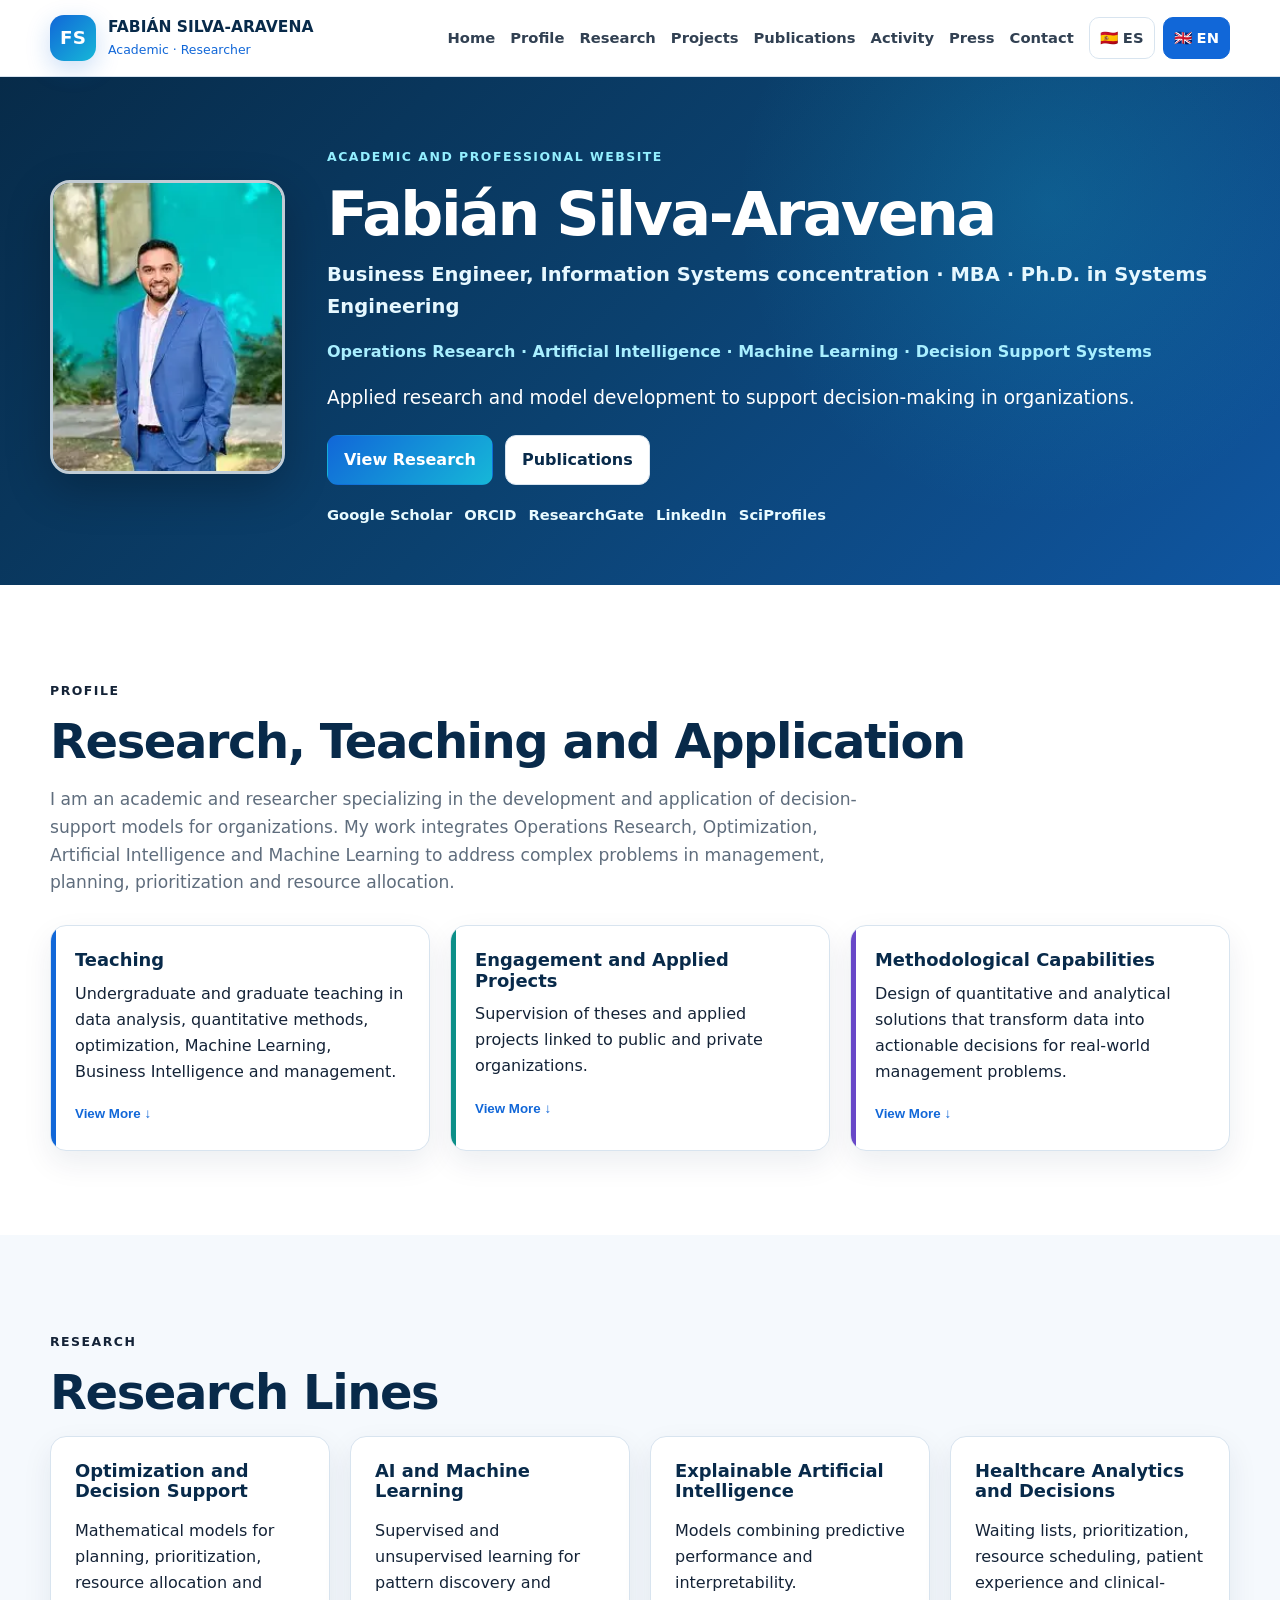
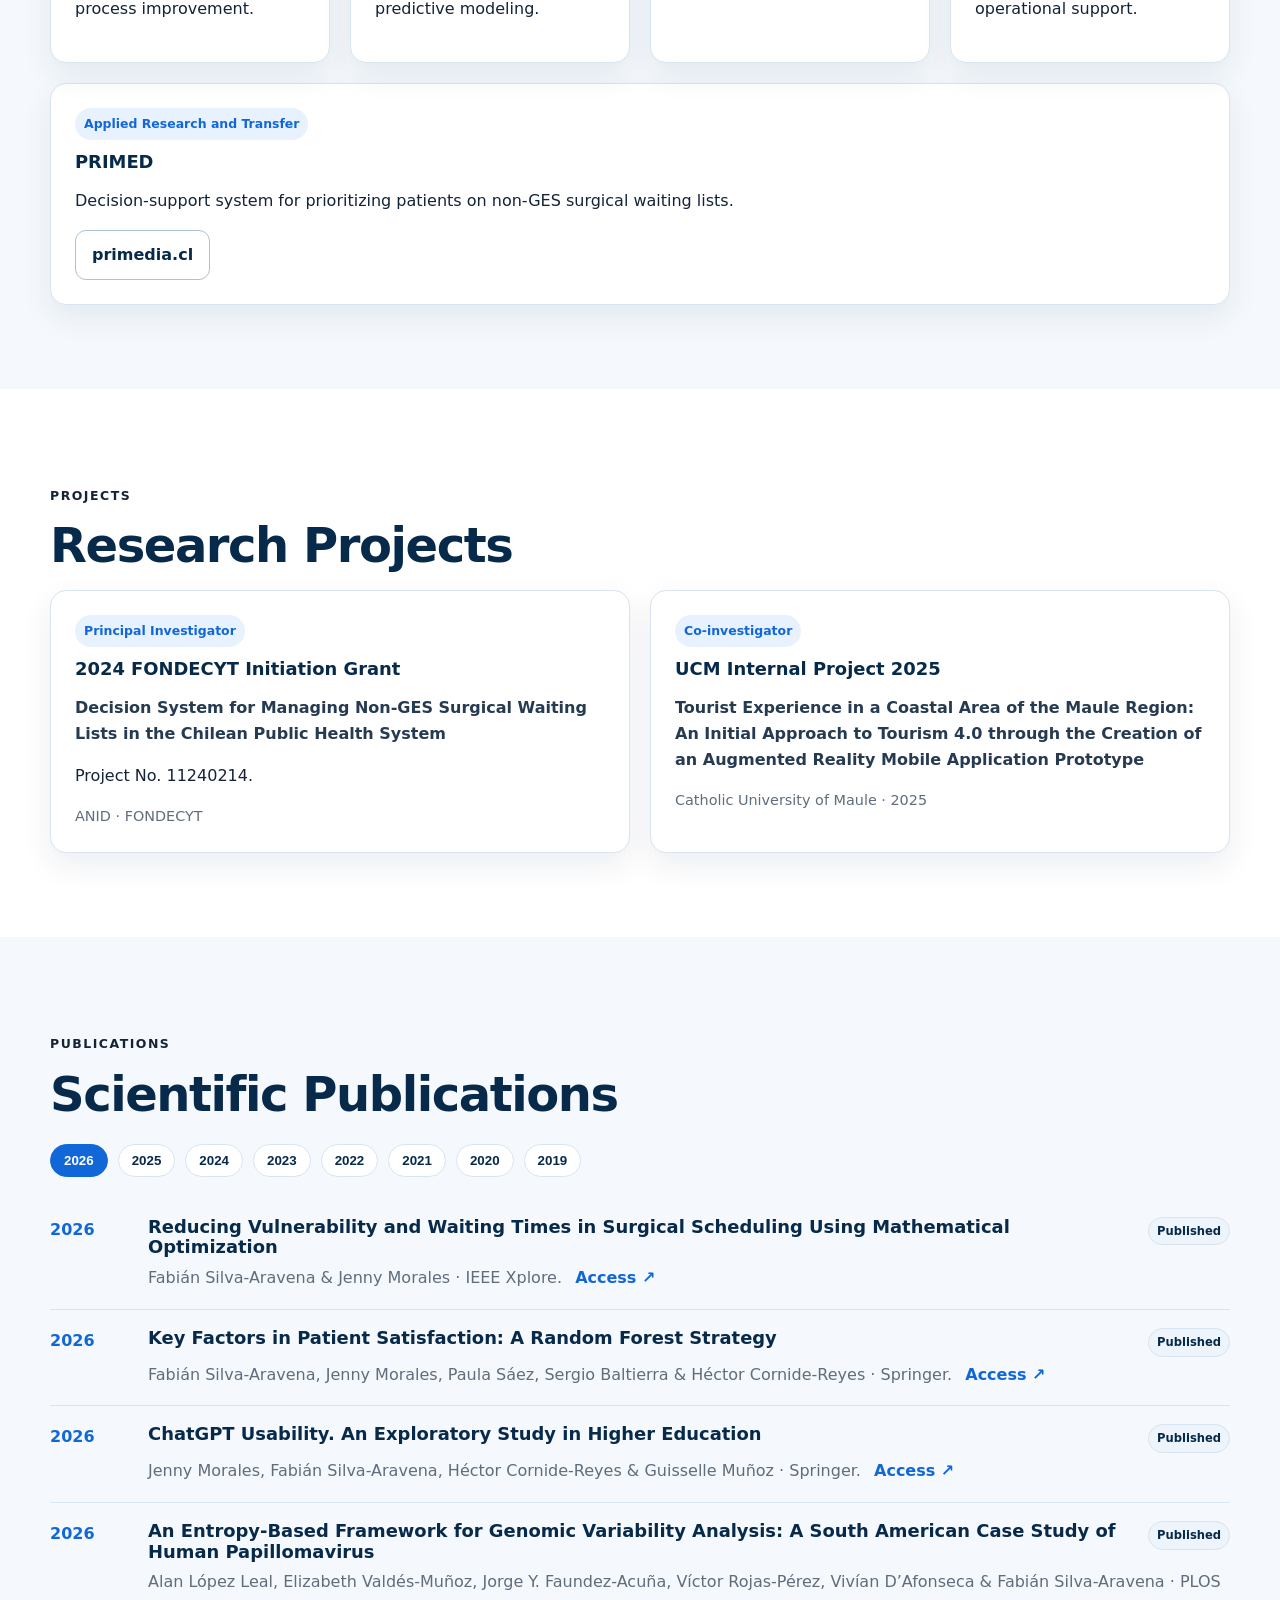
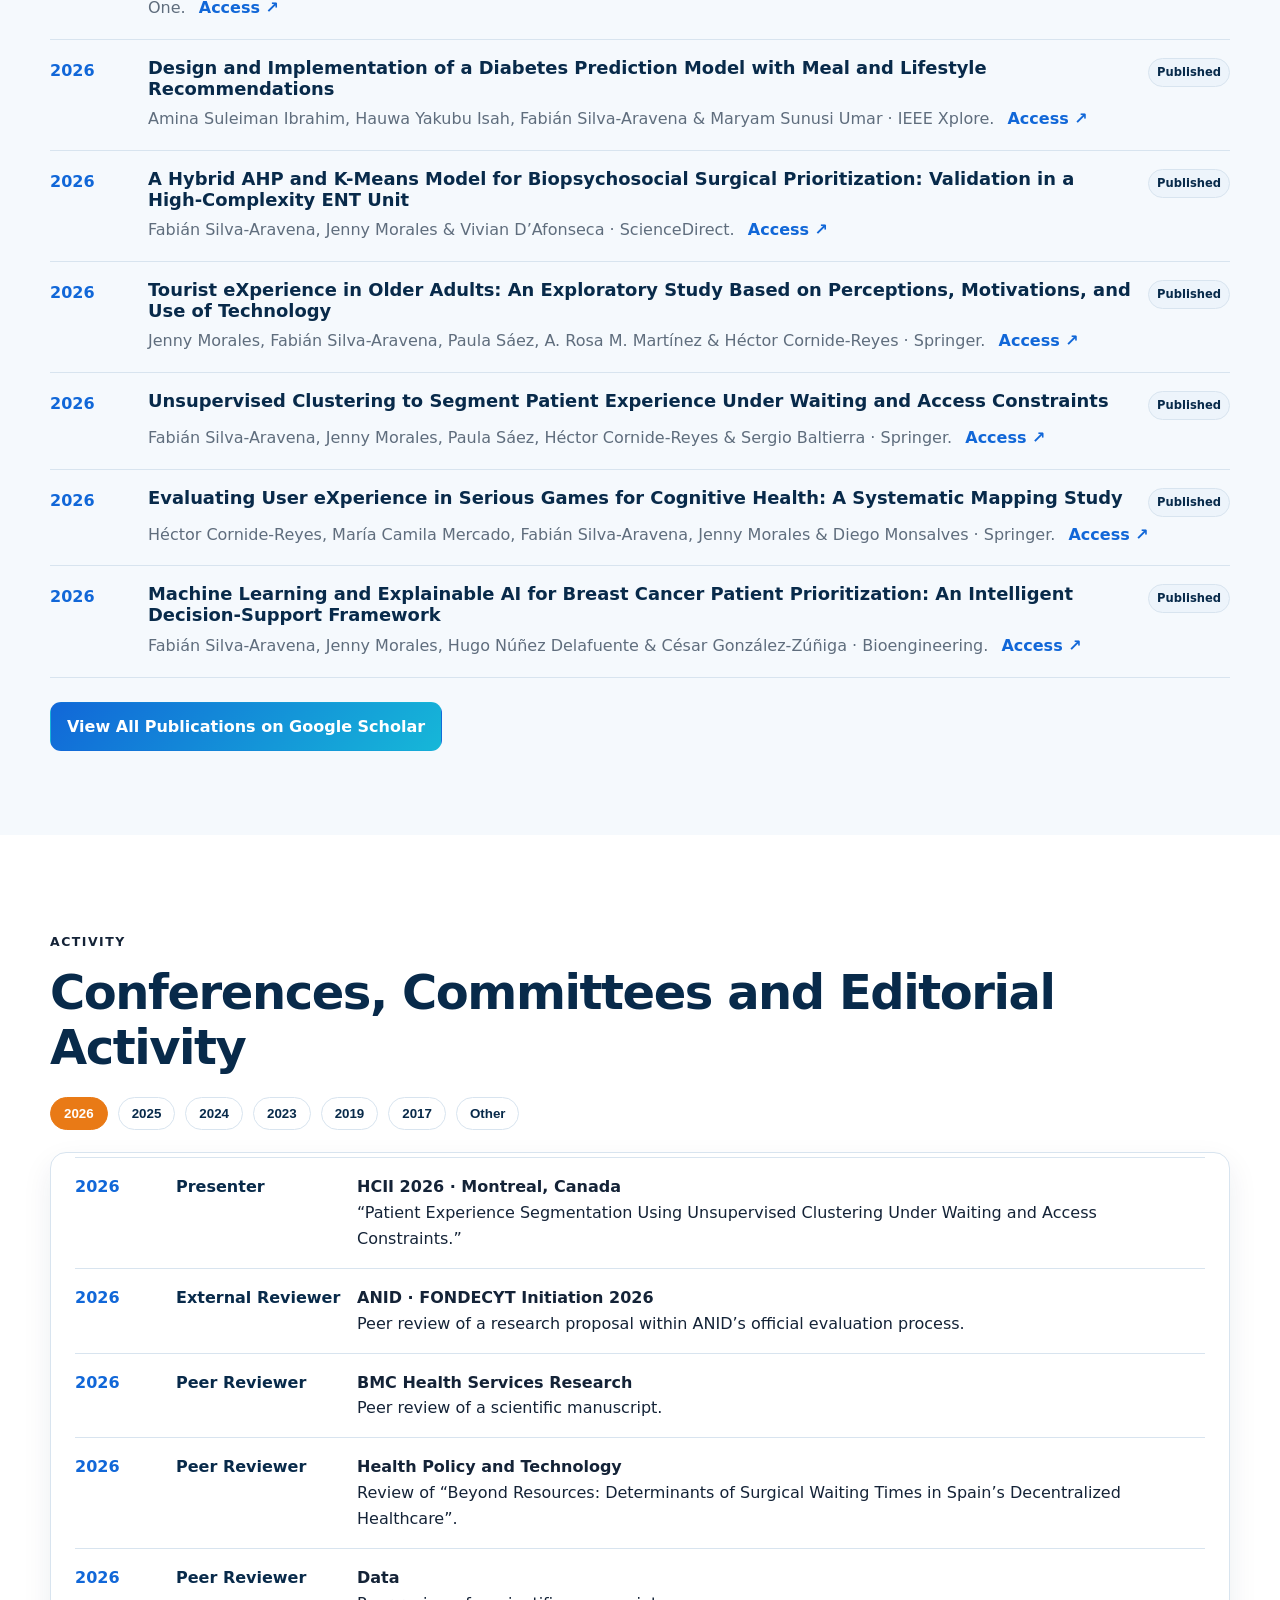
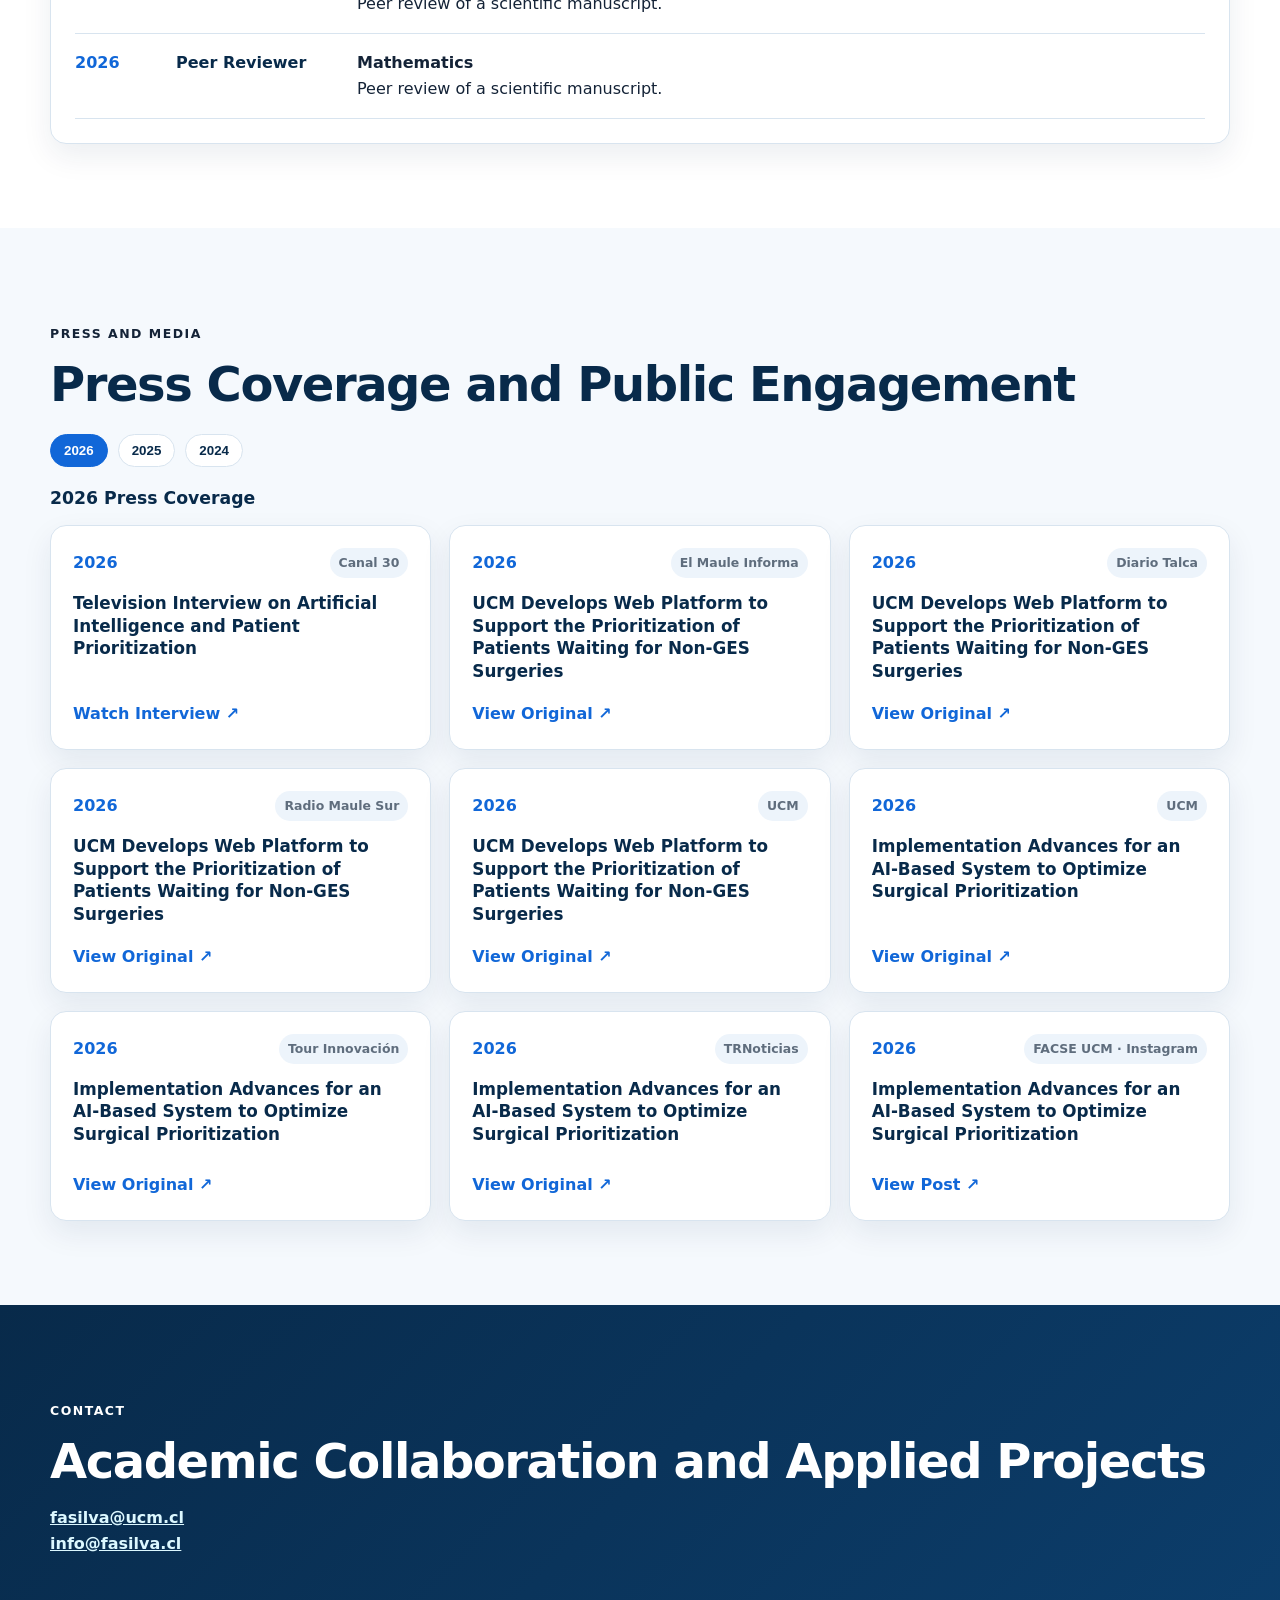
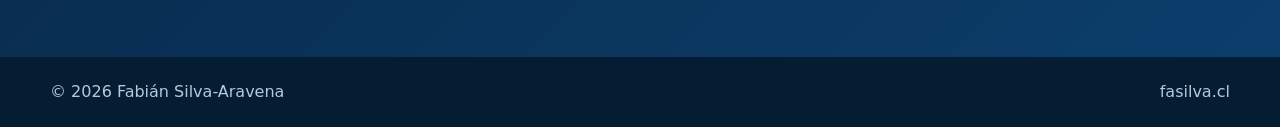
==== commit e24b5edd: "Add Canal 30 interview and restore year filters" ====
--- a/en.html
+++ b/en.html
@@ -1,9 +1,8 @@
 <!DOCTYPE html>
-
 <html lang="en"><head>
 <meta charset="utf-8"/><meta content="width=device-width,initial-scale=1" name="viewport"/>
 <title>Fabián Silva-Aravena | Academic and Professional Website</title>
-<link href="assets/css/style.css?v=16" rel="stylesheet"/></head><body>
+<link href="assets/css/style.css?v=15" rel="stylesheet"/></head><body>
 <header class="site-header"><div class="container nav-wrap">
 <a class="brand-wrap" href="#inicio"><span class="brand-mark">FS</span><span class="brand-text"><strong>FABIÁN SILVA-ARAVENA</strong><span>Academic · Researcher</span></span></a>
 <button class="nav-toggle">☰</button><nav class="nav">
@@ -87,7 +86,7 @@
 <div class="grid two"><article class="card"><span class="tag">Principal Investigator</span><h3>2024 FONDECYT Initiation Grant</h3><p class="project-title">Decision System for Managing Non-GES Surgical Waiting Lists in the Chilean Public Health System</p><p>Project No. 11240214.</p><div class="meta">ANID · FONDECYT</div></article>
 <article class="card"><span class="tag">Co-investigator</span><h3>UCM Internal Project 2025</h3><p class="project-title">Tourist Experience in a Coastal Area of the Maule Region: An Initial Approach to Tourism 4.0 through the Creation of an Augmented Reality Mobile Application Prototype</p><div class="meta">Catholic University of Maule · 2025</div></article></div></div></section>
 <section class="section alt" id="publicaciones"><div class="container"><p class="section-kicker">Publications</p><h2>Scientific Publications</h2>
-<div class="pub-toolbar"><button class="year-btn active" data-year="2026">2026</button><button class="year-btn" data-year="2025">2025</button><button class="year-btn" data-year="2024">2024</button><button class="year-btn" data-year="2023">2023</button><button class="year-btn" data-year="2022">2022</button><button class="year-btn" data-year="2021">2021</button><button class="year-btn" data-year="2020">2020</button><button class="year-btn" data-year="2019">2019</button></div><div class="month-toolbar pub-month-toolbar" data-filter-scope="pub" data-label="Month"></div><div class="pub-year active" id="pub-2026">
+<div class="pub-toolbar"><button class="year-btn active" data-year="2026">2026</button><button class="year-btn" data-year="2025">2025</button><button class="year-btn" data-year="2024">2024</button><button class="year-btn" data-year="2023">2023</button><button class="year-btn" data-year="2022">2022</button><button class="year-btn" data-year="2021">2021</button><button class="year-btn" data-year="2020">2020</button><button class="year-btn" data-year="2019">2019</button></div><div class="pub-year active" id="pub-2026">
 <article class="publication"><div class="year">2026</div><div><div class="pub-head"><h3>Reducing Vulnerability and Waiting Times in Surgical Scheduling Using Mathematical Optimization</h3><span class="status-badge">Published</span></div><p>Fabián Silva-Aravena &amp; Jenny Morales · IEEE Xplore. <a class="pub-link" href="https://ieeexplore.ieee.org/document/11473376" rel="noopener noreferrer" target="_blank">Access ↗</a></p></div></article>
 <article class="publication"><div class="year">2026</div><div><div class="pub-head"><h3>Key Factors in Patient Satisfaction: A Random Forest Strategy</h3><span class="status-badge">Published</span></div><p>Fabián Silva-Aravena, Jenny Morales, Paula Sáez, Sergio Baltierra &amp; Héctor Cornide-Reyes · Springer. <a class="pub-link" href="https://link.springer.com/chapter/10.1007/978-3-032-12801-0_19" rel="noopener noreferrer" target="_blank">Access ↗</a></p></div></article>
 <article class="publication"><div class="year">2026</div><div><div class="pub-head"><h3>ChatGPT Usability. An Exploratory Study in Higher Education</h3><span class="status-badge">Published</span></div><p>Jenny Morales, Fabián Silva-Aravena, Héctor Cornide-Reyes &amp; Guisselle Muñoz · Springer. <a class="pub-link" href="https://link.springer.com/chapter/10.1007/978-3-032-12801-0_11" rel="noopener noreferrer" target="_blank">Access ↗</a></p></div></article>
@@ -97,20 +96,20 @@
 <article class="publication"><div class="year">2026</div><div><div class="pub-head"><h3>Tourist eXperience in Older Adults: An Exploratory Study Based on Perceptions, Motivations, and Use of Technology</h3><span class="status-badge">Published</span></div><p>Jenny Morales, Fabián Silva-Aravena, Paula Sáez, A. Rosa M. Martínez &amp; Héctor Cornide-Reyes · Springer. <a class="pub-link" href="https://link.springer.com/chapter/10.1007/978-3-032-31407-9_10" rel="noopener noreferrer" target="_blank">Access ↗</a></p></div></article>
 <article class="publication"><div class="year">2026</div><div><div class="pub-head"><h3>Unsupervised Clustering to Segment Patient Experience Under Waiting and Access Constraints</h3><span class="status-badge">Published</span></div><p>Fabián Silva-Aravena, Jenny Morales, Paula Sáez, Héctor Cornide-Reyes &amp; Sergio Baltierra · Springer. <a class="pub-link" href="https://link.springer.com/chapter/10.1007/978-3-032-31418-5_29" rel="noopener noreferrer" target="_blank">Access ↗</a></p></div></article>
 <article class="publication"><div class="year">2026</div><div><div class="pub-head"><h3>Evaluating User eXperience in Serious Games for Cognitive Health: A Systematic Mapping Study</h3><span class="status-badge">Published</span></div><p>Héctor Cornide-Reyes, María Camila Mercado, Fabián Silva-Aravena, Jenny Morales &amp; Diego Monsalves · Springer. <a class="pub-link" href="https://link.springer.com/chapter/10.1007/978-3-032-31418-5_25" rel="noopener noreferrer" target="_blank">Access ↗</a></p></div></article>
-<article class="publication"><div class="year">2026</div><div><div class="pub-head"><h3>Machine Learning and Explainable AI for Breast Cancer Patient Prioritization: An Intelligent Decision-Support Framework</h3><span class="status-badge">Published</span></div><p>Fabián Silva-Aravena, Jenny Morales, Hugo Núñez Delafuente &amp; César González-Zúñiga · Bioengineering. <a class="pub-link" href="https://www.mdpi.com/2306-5354/13/9/1044" rel="noopener noreferrer" target="_blank">Access ↗</a></p></div></article>
+<article class="publication"><div class="year">2026</div><div><div class="pub-head"><h3>Machine Learning and Explainable AI for Breast Cancer Patient Prioritization: An Intelligent Decision-Support Framework</h3><span class="status-badge">Published</span></div><p>Fabián Silva-Aravena, Jenny Morales, Hugo Núñez Delafuente &amp; César González-Zúñiga · Bioengineering. <a class="pub-link" href="https://www.mdpi.com/2306-5354/13/9/1044" target="_blank" rel="noopener noreferrer">Access ↗</a></p></div></article>
 </div><div class="pub-year" id="pub-2025"><article class="publication"><div class="year">2025</div><div><div class="pub-head"><h3>Perceptions of ChatGPT: An Exploratory Study in Higher Education</h3><span class="status-badge">Published</span></div><p>Jenny Morales, Fabián Silva-Aravena, Héctor Cornide-Reyes &amp; Guisselle Muñoz · IEEE Xplore. <a class="pub-link" href="https://ieeexplore.ieee.org/document/11420797/authors#authors" rel="noopener noreferrer" target="_blank">Access ↗</a></p></div></article><article class="publication"><div class="year">2025</div><div><div class="pub-head"><h3>e-Health Strategy for Surgical Prioritization: A Methodology Based on Digital Twins and Reinforcement Learning</h3><span class="status-badge">Published</span></div><p>Silva-Aravena, F., Morales, J., &amp; Jayabalan, M. · Bioengineering, 12(6), 605. <a class="pub-link" href="https://doi.org/10.3390/bioengineering12060605" rel="noopener noreferrer" target="_blank">Access ↗</a></p></div></article><article class="publication"><div class="year">2025</div><div><div class="pub-head"><h3>Optimizing MRI Scheduling in High-Complexity Hospitals: A Digital Twin and Reinforcement Learning Approach</h3><span class="status-badge">Published</span></div><p>Silva-Aravena, F., Morales, J., Jayabalan, M., &amp; Sáez, P. · Bioengineering, 12(6), 626. <a class="pub-link" href="https://doi.org/10.3390/bioengineering12060626" rel="noopener noreferrer" target="_blank">Access ↗</a></p></div></article><article class="publication"><div class="year">2025</div><div><div class="pub-head"><h3>Dynamic Decision System for ENT Surgery Waiting List Prioritization Using M-Score and TOPSIS Methodology</h3><span class="status-badge">Published</span></div><p>Silva-Aravena, F., &amp; Morales, J. · Health Policy and Technology. <a class="pub-link" href="https://doi.org/10.1016/j.hlpt.2025.101036" rel="noopener noreferrer" target="_blank">Access ↗</a></p></div></article><article class="publication"><div class="year">2025</div><div><div class="pub-head"><h3>Dynamic Surgical Prioritization: A Machine Learning and XAI-Based Strategy</h3><span class="status-badge">Published</span></div><p>Silva-Aravena, F., Morales, J., Jayabalan, M., Rana, M. E., &amp; Gutiérrez-Bahamondes, J. H. · Technologies, 13(2), 72. <a class="pub-link" href="https://doi.org/10.3390/technologies13020072" rel="noopener noreferrer" target="_blank">Access ↗</a></p></div></article><article class="publication"><div class="year">2025</div><div><div class="pub-head"><h3>Generative Artificial Intelligence in Agile Software Development Processes: A Literature Review Focused on User eXperience</h3><span class="status-badge">Published</span></div><p>Co-author · Springer Nature. <a class="pub-link" href="https://doi.org/10.1007/978-3-031-93536-7_16" rel="noopener noreferrer" target="_blank">Access ↗</a></p></div></article><article class="publication"><div class="year">2025</div><div><div class="pub-head"><h3>University Education in Industry 4.0 Competencies: An Approach Focused on Engineering and Management</h3><span class="status-badge">Published</span></div><p>Co-author · Formación Universitaria. <a class="pub-link" href="https://doi.org/10.4067/s0718-50062025000500169" rel="noopener noreferrer" target="_blank">Access ↗</a></p></div></article></div><div class="pub-year" id="pub-2024"><article class="publication"><div class="year">2024</div><div><div class="pub-head"><h3>Reducing Waiting Times to Improve Patient Satisfaction: A Hybrid Strategy for Decision Support Management</h3><span class="status-badge">Published</span></div><p>Morales, J., Silva-Aravena, F., &amp; Sáez, P. · Mathematics, 12(23), 3743. <a class="pub-link" href="https://www.mdpi.com/2227-7390/12/23/3743" rel="noopener noreferrer" target="_blank">Access ↗</a></p></div></article><article class="publication"><div class="year">2024</div><div><div class="pub-head"><h3>Use of Artificial Intelligence as a Mechanism to Evaluate Costumer Experience. Literature Review</h3><span class="status-badge">Published</span></div><p>Silva-Aravena, F., Morales, J., Sáez, P., Jorquera, J., &amp; Cornide-Reyes, H. · Lecture Notes in Computer Science, Springer. <a class="pub-link" href="https://link.springer.com/chapter/10.1007/978-3-031-61305-0_24" rel="noopener noreferrer" target="_blank">Access ↗</a></p></div></article><article class="publication"><div class="year">2024</div><div><div class="pub-head"><h3>Perception of the Gender Gap in the Business Area: a Collaborative Online International Learning Approach</h3><span class="status-badge">Published</span></div><p>Morales, J., Silva-Aravena, F., Orellana, P. S., &amp; Rodriguez, Y. V. · 2024 43rd International Conference of the Chilean Computer Science Society (SCCC), IEEE. <a class="pub-link" href="https://ieeexplore.ieee.org/document/10767633" rel="noopener noreferrer" target="_blank">Access ↗</a></p></div></article><article class="publication"><div class="year">2024</div><div><div class="pub-head"><h3>Tourist eXperience and Use of Virtual Reality, Augmented Reality and Metaverse: A Literature Review</h3><span class="status-badge">Published</span></div><p>Morales, J., Cornide-Reyes, H., Silva-Aravena, F., Sepúlveda, J., &amp; Muñoz, G. · Lecture Notes in Computer Science, vol. 14704, Springer. <a class="pub-link" href="https://link.springer.com/chapter/10.1007/978-3-031-61281-7_14" rel="noopener noreferrer" target="_blank">Access ↗</a></p></div></article><article class="publication"><div class="year">2024</div><div><div class="pub-head"><h3>Improving UX in Digital Transformation Projects Through Lean Principles</h3><span class="status-badge">Published</span></div><p>Cornide-Reyes, H., Duran, C., Baltierra, S., Silva-Aravena, F., &amp; Morales, J. · Lecture Notes in Computer Science, vol. 14704, Springer. <a class="pub-link" href="https://link.springer.com/chapter/10.1007/978-3-031-61281-7_11" rel="noopener noreferrer" target="_blank">Access ↗</a></p></div></article><article class="publication"><div class="year">2024</div><div><div class="pub-head"><h3>Digital Skills in Higher Education: Strategies Adopted by Universities to Promote their Development in Students and Professors</h3><span class="status-badge">Published</span></div><p>Sáez, P., Morales, J., &amp; Silva-Aravena, F. · 2024 43rd International Conference of the Chilean Computer Science Society (SCCC), IEEE. <a class="pub-link" href="https://ieeexplore.ieee.org/document/10767660" rel="noopener noreferrer" target="_blank">Access ↗</a></p></div></article></div><div class="pub-year" id="pub-2023"><article class="publication"><div class="year">2023</div><div><div class="pub-head"><h3>Digital Transformation in Organizations: Implications for the Workforce</h3><span class="status-badge">Published</span></div><p>Sáez, P., Morales, J., &amp; Silva-Aravena, F. · IEEE CHILECON. <a class="pub-link" href="https://ieeexplore.ieee.org/document/10418736" rel="noopener noreferrer" target="_blank">Access ↗</a></p></div></article><article class="publication"><div class="year">2023</div><div><div class="pub-head"><h3>A Hybrid Algorithm of ML and XAI to Prevent Breast Cancer: A Strategy to Support Decision Making</h3><span class="status-badge">Published</span></div><p>Silva-Aravena, F., Núñez Delafuente, H., Gutiérrez-Bahamondes, J. H., &amp; Morales, J. · Cancers, 15(9), 2443. <a class="pub-link" href="https://doi.org/10.3390/cancers15092443" rel="noopener noreferrer" target="_blank">Access ↗</a></p></div></article><article class="publication"><div class="year">2023</div><div><div class="pub-head"><h3>Implementing Digital Transformation in Industry 4.0</h3><span class="status-badge">Published</span></div><p>Cornide-Reyes, H., Morales, J., Silva-Aravena, F., Ocqueteau, A., Melendez, N., &amp; Villarroel, R. · Lecture Notes in Computer Science, vol. 14025, Springer.</p></div></article><article class="publication"><div class="year">2023</div><div><div class="pub-head"><h3>Virtual Reality, Augmented Reality and Metaverse: Customer Experience Approach and User Experience Evaluation Methods. Literature Review</h3><span class="status-badge">Published</span></div><p>Morales, J., Cornide-Reyes, H., Rossel, P., Sáez, P., &amp; Silva-Aravena, F. · Lecture Notes in Computer Science, vol. 14025, Springer. <a class="pub-link" href="https://doi.org/10.1007/978-3-031-35915-6_40" rel="noopener noreferrer" target="_blank">Access ↗</a></p></div></article><article class="publication"><div class="year">2023</div><div><div class="pub-head"><h3>Application of Fuzzy TOPSIS for Prioritization of Patients on Elective Surgeries Waiting List – A Novel Multi-Criteria Decision-Making Approach</h3><span class="status-badge">Published</span></div><p>Rana, H., Umer, M., Hassan, U., Asgher, U., Silva-Aravena, F., &amp; Ehsan, N. · Decision Making: Applications in Management and Engineering. <a class="pub-link" href="https://doi.org/10.31181/dmame060127022023r" rel="noopener noreferrer" target="_blank">Access ↗</a></p></div></article><article class="publication"><div class="year">2023</div><div><div class="pub-head"><h3>Infeasibility Maps: Application to the Optimization of the Design of Pumping Stations in Water Distribution Networks</h3><span class="status-badge">Published</span></div><p>Gutiérrez-Bahamondes, J. H., Mora-Melia, D., Valdivia-Muñoz, B., Silva-Aravena, F., &amp; Iglesias-Rey, P. L. · Mathematics, 11(7), 1582. <a class="pub-link" href="https://doi.org/10.3390/math11071582" rel="noopener noreferrer" target="_blank">Access ↗</a></p></div></article><article class="publication"><div class="year">2023</div><div><div class="pub-head"><h3>Virtual Reality and Augmented Reality Applied to E-Commerce: A Literature Review</h3><span class="status-badge">Published</span></div><p>Morales, J., Silva-Aravena, F., Valdés, Y., &amp; Baltierra, S. · Human-Computer Interaction / Springer. <a class="pub-link" href="https://doi.org/10.1007/978-3-031-24709-5_15" rel="noopener noreferrer" target="_blank">Access ↗</a></p></div></article></div><div class="pub-year" id="pub-2022"><article class="publication"><div class="year">2022</div><div><div class="pub-head"><h3>An Intelligent System for Patients’ Well-Being: A Multicriteria Decision-Making Approach</h3><span class="status-badge">Published</span></div><p>Silva-Aravena, F., Gutierrez-Bahamondes, J., Delafuente, H. N., &amp; Toledo-Molina, R. M. · Mathematics, 10(21), 3956. <a class="pub-link" href="https://doi.org/10.3390/math10213956" rel="noopener noreferrer" target="_blank">Access ↗</a></p></div></article><article class="publication"><div class="year">2022</div><div><div class="pub-head"><h3>A Novelty Strategy to Classify Chronic Patients at Risk: A Hybrid Machine Learning Approach</h3><span class="status-badge">Published</span></div><p>Silva-Aravena, F., Delafuente, H. N., &amp; Astudillo, C. A. · Mathematics, 10(17), 3053. <a class="pub-link" href="https://doi.org/10.3390/math10173053" rel="noopener noreferrer" target="_blank">Access ↗</a></p></div></article><article class="publication"><div class="year">2022</div><div><div class="pub-head"><h3>Dynamic Surgical Waiting List Methodology: A Networking Approach</h3><span class="status-badge">Published</span></div><p>Silva-Aravena, F., &amp; Morales, J. · Mathematics, 10(13), 2307. <a class="pub-link" href="https://doi.org/10.3390/math10132307" rel="noopener noreferrer" target="_blank">Access ↗</a></p></div></article></div><div class="pub-year" id="pub-2021"><article class="publication"><div class="year">2021</div><div><div class="pub-head"><h3>Patients’ Prioritization on Surgical Waiting Lists: A Decision Support System</h3><span class="status-badge">Published</span></div><p>Silva-Aravena, F., Álvarez-Miranda, E., Astudillo, C. A., González-Martínez, L., &amp; Ledezma, J. G. · Mathematics, 9(10), 1097. <a class="pub-link" href="https://doi.org/10.3390/math9101097" rel="noopener noreferrer" target="_blank">Access ↗</a></p></div></article></div><div class="pub-year" id="pub-2020"><article class="publication"><div class="year">2020</div><div><div class="pub-head"><h3>Inventory Management at a Chilean Hospital Pharmacy: Case Study of a Dynamic Decision-Aid Tool</h3><span class="status-badge">Published</span></div><p>Silva-Aravena, F., Ceballos-Fuentealba, I., &amp; Álvarez-Miranda, E. · Mathematics, 8(11), 1962. <a class="pub-link" href="https://doi.org/10.3390/math8111962" rel="noopener noreferrer" target="_blank">Access ↗</a></p></div></article><article class="publication"><div class="year">2020</div><div><div class="pub-head"><h3>On the Data to Know the Prioritization and Vulnerability of Patients on Surgical Waiting Lists</h3><span class="status-badge">Published</span></div><p>Silva-Aravena, F., Álvarez-Miranda, E., Astudillo, C. A., González-Martínez, L., &amp; Ledezma, J. G. · Data in Brief, 29, 105310. <a class="pub-link" href="https://doi.org/10.1016/j.dib.2020.105310" rel="noopener noreferrer" target="_blank">Access ↗</a></p></div></article></div><div class="pub-year" id="pub-2019"><article class="publication"><div class="year">2019</div><div><div class="pub-head"><h3>Data Extracted from Olive Oil Mill Waste Exposed to Ambient Conditions</h3><span class="status-badge">Published</span></div><p>González-Martínez, L., Hernández, D., Astudillo, C. A., Silva, F., &amp; Gabriel, D. · Data in Brief, 26, 104555. <a class="pub-link" href="https://doi.org/10.1016/j.dib.2019.104555" rel="noopener noreferrer" target="_blank">Access ↗</a></p></div></article></div>
 <div style="margin-top:24px"><a class="btn primary" href="https://scholar.google.com/citations?user=zPTah8IAAAAJ&amp;hl=es" target="_blank">View All Publications on Google Scholar</a></div>
 </div></section>
 <section class="section" id="actividad"><div class="container"><p class="section-kicker">Activity</p><h2>Conferences, Committees and Editorial Activity</h2>
-<div class="activity-toolbar"><button class="activity-year-btn active" data-activity-year="2026">2026</button><button class="activity-year-btn" data-activity-year="2025">2025</button><button class="activity-year-btn" data-activity-year="2024">2024</button><button class="activity-year-btn" data-activity-year="2023">2023</button><button class="activity-year-btn" data-activity-year="2019">2019</button><button class="activity-year-btn" data-activity-year="2017">2017</button><button class="activity-year-btn" data-activity-year="Otros">Other</button></div><div class="month-toolbar activity-month-toolbar" data-filter-scope="activity" data-label="Month"></div>
-<div class="card activity-full"><div class="activity-list"><div class="activity-year active" id="activity-2026"><div class="activity-item"><span class="yr">2026</span><span class="role">Presenter</span><div><strong>HCII 2026 · Montreal, Canada</strong><br/>“Patient Experience Segmentation Using Unsupervised Clustering Under Waiting and Access Constraints.”</div></div><div class="activity-item"><span class="yr">2026</span><span class="role">External Reviewer</span><div><strong>ANID · FONDECYT Initiation 2026</strong><br/>Peer review of a research proposal within ANID’s official evaluation process.</div></div><div class="activity-item"><span class="yr">2026</span><span class="role">Peer Reviewer</span><div><strong>BMC Health Services Research</strong><br/>Peer review of a scientific manuscript.</div></div><div class="activity-item"><span class="yr">2026</span><span class="role">Peer Reviewer</span><div><strong>Health Policy and Technology</strong><br/>Review of “Beyond Resources: Determinants of Surgical Waiting Times in Spain’s Decentralized Healthcare”.</div></div><div class="activity-item"><span class="yr">2026</span><span class="role">Peer Reviewer</span><div><strong>Data</strong><br/>Peer review of a scientific manuscript.</div></div><div class="activity-item"><span class="yr">2026</span><span class="role">Peer Reviewer</span><div><strong>Mathematics</strong><br/>Peer review of a scientific manuscript.</div></div></div><div class="activity-year" id="activity-2025"><div class="activity-item"><span class="yr">2025</span><span class="role">External Reviewer</span><div><strong>ANID · FONDECYT Initiation 2025</strong><br/>Peer review of a research proposal within ANID’s official evaluation process.</div></div><div class="activity-item"><span class="yr">2025</span><span class="role">Presenter</span><div><strong>2025 IEEE International Conference on Emerging Innovation and Digital Technology (ICEIDT)</strong><br/>“Reducing Vulnerability and Waiting Times in Surgical Scheduling Using Mathematical Optimization.”</div></div><div class="activity-item"><span class="yr">2025</span><span class="role">Presenter</span><div><strong>XVI INFONOR 2025</strong><br/>“Rule-Based Decision Tree for Surgical Priorization in Otolaringology.”</div></div><div class="activity-item"><span class="yr">2025</span><span class="role">Presenter</span><div><strong>Conferencias CLEI, JCC, CHILECON 2025</strong><br/>“Reducing Waiting Times to Improve Patient Satisfaction: A Hybrid Strategy for Decision Support Management.” Track: Best of Our Research.</div></div><div class="activity-item"><span class="yr">2025</span><span class="role">Presenter</span><div><strong>HCI INTERNATIONAL 2025 · Gothenburg, Sweden</strong><br/>“Key Factors in Patient Satisfaction: A Random Forest Strategy.”</div></div><div class="activity-item"><span class="yr">2025</span><span class="role">Scientific Committee</span><div><strong>2025 IEEE International Conference on Emerging Innovation and Digital Technology (ICEIDT)</strong><br/>Paper reviewer.</div></div><div class="activity-item"><span class="yr">2025</span><span class="role">Scientific Committee</span><div><strong>XVI INFONOR 2025</strong><br/>Paper reviewer.</div></div><div class="activity-item"><span class="yr">2025</span><span class="role">Scientific Committee</span><div><strong>Conferencias CLEI, JCC, CHILECON 2025</strong><br/>Paper reviewer.</div></div><div class="activity-item"><span class="yr">2025</span><span class="role">Chair</span><div><strong>Conferencias CLEI, JCC, CHILECON 2025</strong><br/>Served as Chair.</div></div><div class="activity-item"><span class="yr">2025</span><span class="role">Peer Reviewer</span><div><strong>Sensors</strong><br/>Review of “Clinical Validation of a Video-Otoscopy-Based Medical Device for the Remote Diagnosis of Ear Complaints”.</div></div><div class="activity-item"><span class="yr">2025</span><span class="role">Peer Reviewer</span><div><strong>Sensors</strong><br/>Review of “A Comparative Analysis of IoT Machine Learning Methods for Effective Diabetes Prediction”.</div></div><div class="activity-item"><span class="yr">2025</span><span class="role">Peer Reviewer</span><div><strong>Systems</strong><br/>Review of “A Multi-Objective Simulation–Optimization Framework for Emergency Department Efficiency Using RSM and Goal Programming”.</div></div><div class="activity-item"><span class="yr">2025</span><span class="role">Peer Reviewer</span><div><strong>Applied Sciences</strong><br/>Review of “Machine Learning in Clinical Decision Making: Algorithmic Challenges, Data Limitations and Multidisciplinary Perspectives”.</div></div><div class="activity-item"><span class="yr">2025</span><span class="role">Guest Editor</span><div><strong>Sustainability</strong><br/>Special Issue: “Service Experience and Servicescape in Sustainable Consumption”.</div></div></div><div class="activity-year" id="activity-2024"><div class="activity-item"><span class="yr">2024</span><span class="role">Presenter</span><div><strong>HCI International · Washington D.C., USA · Washington Hilton Hotel</strong><br/>“Use of Artificial Intelligence as a Mechanism to Evaluate Costumer Experience. Literature Review.”</div></div><div class="activity-item" data-month="09"><span class="yr">2024</span><span class="role">Keynote Speaker</span><div><strong>XV International Conference on Computing and Informatics of Northern Chile (INFONOR) · September 4–6 · Copiapó, Chile · University of Atacama</strong><br/>“Management of non-GES surgical waiting lists in the Chilean public health system.”</div></div><div class="activity-item"><span class="yr">2024</span><span class="role">Academic Committee Member</span><div><strong>XV INFONOR · Copiapó, Chile</strong><br/>Participation in the academic committee.</div></div><div class="activity-item" data-month="10"><span class="yr">2024</span><span class="role">Co-author</span><div><strong>IEEE Chilean Computing Conference (JCC) · October 28–30 · Temuco, Chile · University of La Frontera</strong><br/>“Digital Skills in Higher Education: Strategies Adopted by Universities to Promote their Development in Students and Professors.”</div></div><div class="activity-item"><span class="yr">2024</span><span class="role">Peer Reviewer</span><div><strong>Expert Systems with Applications</strong><br/>Review of “Prioritization of Transfer Centers Using GIS and Fuzzy Dombi Bonferroni Weighted Assessment (DOBAS) Model”.</div></div></div><div class="activity-year" id="activity-2023"><div class="activity-item"><span class="yr">2023</span><span class="role">Chair</span><div><strong>ASFAE-ENEFA Conference · Catholic University of the Most Holy Conception · Concepción, Chile</strong><br/>Review and evaluation of scientific papers in the “Information Systems for Decision-Making” track.</div></div><div class="activity-item"><span class="yr">2023</span><span class="role">Presenter</span><div><strong>ASFAE-ENEFA Conference · Concepción, Chile</strong><br/>Presentation of “A Hybrid Algorithm of ML and XAI to Prevent Breast Cancer: A Strategy to Support Decision Making”.</div></div><div class="activity-item"><span class="yr">2023</span><span class="role">Peer Reviewer</span><div><strong>Expert Systems with Applications</strong><br/>Review of the article “Prioritization of Transfer Centers Using GIS and Fuzzy Dombi Bonferroni Weighted Assessment (DOBAS) Model”.</div></div><div class="activity-item"><span class="yr">2023</span><span class="role">Peer Reviewer</span><div><strong>Expert Systems with Applications</strong><br/>Review of the article “Intelligent Framework for the Classification of Skewed Multiclass Biomass Feedstock”.</div></div></div><div class="activity-year" id="activity-2019"><div class="activity-item"><span class="yr">2019</span><span class="role">Presenter</span><div><strong>Industrial Civil Engineering Conference · Autonomous University of Chile · Talca, Chile</strong><br/>“Prioritization of patients on the elective surgical waiting list.”</div></div></div><div class="activity-year" id="activity-2017"><div class="activity-item"><span class="yr">2017</span><span class="role">Attendee</span><div><strong>Computational Intelligence Conference · University of Valparaíso · Valparaíso, Chile</strong><br/>Conference attendance.</div></div></div><div class="activity-year" id="activity-Otros"><div class="activity-item"><span class="yr">Other</span><span class="role">Presenter</span><div><strong>CPA School Research Seminar · Catholic University of Maule · Talca, Chile</strong><br/>Presentation of a research study.</div></div><div class="activity-item"><span class="yr">Other</span><span class="role">International Training</span><div><strong>INTECAP · Guatemala</strong><br/>International teaching in data analytics for decision-making.</div></div><div class="activity-item"><span class="yr">Other (2025–present)</span><span class="role">Doctoral Program Faculty Member</span><div><strong>PhD Program in Translational Biotechnology · Catholic University of Maule</strong><br/>Participation in academic committees and doctoral faculty meetings.</div></div></div></div></div>
+<div class="activity-toolbar"><button class="activity-year-btn active" data-activity-year="2026">2026</button><button class="activity-year-btn" data-activity-year="2025">2025</button><button class="activity-year-btn" data-activity-year="2024">2024</button><button class="activity-year-btn" data-activity-year="2023">2023</button><button class="activity-year-btn" data-activity-year="2019">2019</button><button class="activity-year-btn" data-activity-year="2017">2017</button><button class="activity-year-btn" data-activity-year="Otros">Other</button></div>
+<div class="card activity-full"><div class="activity-list"><div class="activity-year active" id="activity-2026"><div class="activity-item"><span class="yr">2026</span><span class="role">Presenter</span><div><strong>HCII 2026 · Montreal, Canada</strong><br/>“Patient Experience Segmentation Using Unsupervised Clustering Under Waiting and Access Constraints.”</div></div><div class="activity-item"><span class="yr">2026</span><span class="role">External Reviewer</span><div><strong>ANID · FONDECYT Initiation 2026</strong><br/>Peer review of a research proposal within ANID’s official evaluation process.</div></div><div class="activity-item"><span class="yr">2026</span><span class="role">Peer Reviewer</span><div><strong>BMC Health Services Research</strong><br/>Peer review of a scientific manuscript.</div></div><div class="activity-item"><span class="yr">2026</span><span class="role">Peer Reviewer</span><div><strong>Health Policy and Technology</strong><br/>Review of “Beyond Resources: Determinants of Surgical Waiting Times in Spain’s Decentralized Healthcare”.</div></div><div class="activity-item"><span class="yr">2026</span><span class="role">Peer Reviewer</span><div><strong>Data</strong><br/>Peer review of a scientific manuscript.</div></div><div class="activity-item"><span class="yr">2026</span><span class="role">Peer Reviewer</span><div><strong>Mathematics</strong><br/>Peer review of a scientific manuscript.</div></div></div><div class="activity-year" id="activity-2025"><div class="activity-item"><span class="yr">2025</span><span class="role">External Reviewer</span><div><strong>ANID · FONDECYT Initiation 2025</strong><br/>Peer review of a research proposal within ANID’s official evaluation process.</div></div><div class="activity-item"><span class="yr">2025</span><span class="role">Presenter</span><div><strong>2025 IEEE International Conference on Emerging Innovation and Digital Technology (ICEIDT)</strong><br/>“Reducing Vulnerability and Waiting Times in Surgical Scheduling Using Mathematical Optimization.”</div></div><div class="activity-item"><span class="yr">2025</span><span class="role">Presenter</span><div><strong>XVI INFONOR 2025</strong><br/>“Rule-Based Decision Tree for Surgical Priorization in Otolaringology.”</div></div><div class="activity-item"><span class="yr">2025</span><span class="role">Presenter</span><div><strong>Conferencias CLEI, JCC, CHILECON 2025</strong><br/>“Reducing Waiting Times to Improve Patient Satisfaction: A Hybrid Strategy for Decision Support Management.” Track: Best of Our Research.</div></div><div class="activity-item"><span class="yr">2025</span><span class="role">Presenter</span><div><strong>HCI INTERNATIONAL 2025 · Gothenburg, Sweden</strong><br/>“Key Factors in Patient Satisfaction: A Random Forest Strategy.”</div></div><div class="activity-item"><span class="yr">2025</span><span class="role">Scientific Committee</span><div><strong>2025 IEEE International Conference on Emerging Innovation and Digital Technology (ICEIDT)</strong><br/>Paper reviewer.</div></div><div class="activity-item"><span class="yr">2025</span><span class="role">Scientific Committee</span><div><strong>XVI INFONOR 2025</strong><br/>Paper reviewer.</div></div><div class="activity-item"><span class="yr">2025</span><span class="role">Scientific Committee</span><div><strong>Conferencias CLEI, JCC, CHILECON 2025</strong><br/>Paper reviewer.</div></div><div class="activity-item"><span class="yr">2025</span><span class="role">Chair</span><div><strong>Conferencias CLEI, JCC, CHILECON 2025</strong><br/>Served as Chair.</div></div><div class="activity-item"><span class="yr">2025</span><span class="role">Peer Reviewer</span><div><strong>Sensors</strong><br/>Review of “Clinical Validation of a Video-Otoscopy-Based Medical Device for the Remote Diagnosis of Ear Complaints”.</div></div><div class="activity-item"><span class="yr">2025</span><span class="role">Peer Reviewer</span><div><strong>Sensors</strong><br/>Review of “A Comparative Analysis of IoT Machine Learning Methods for Effective Diabetes Prediction”.</div></div><div class="activity-item"><span class="yr">2025</span><span class="role">Peer Reviewer</span><div><strong>Systems</strong><br/>Review of “A Multi-Objective Simulation–Optimization Framework for Emergency Department Efficiency Using RSM and Goal Programming”.</div></div><div class="activity-item"><span class="yr">2025</span><span class="role">Peer Reviewer</span><div><strong>Applied Sciences</strong><br/>Review of “Machine Learning in Clinical Decision Making: Algorithmic Challenges, Data Limitations and Multidisciplinary Perspectives”.</div></div><div class="activity-item"><span class="yr">2025</span><span class="role">Guest Editor</span><div><strong>Sustainability</strong><br/>Special Issue: “Service Experience and Servicescape in Sustainable Consumption”.</div></div></div><div class="activity-year" id="activity-2024"><div class="activity-item"><span class="yr">2024</span><span class="role">Presenter</span><div><strong>HCI International · Washington D.C., USA · Washington Hilton Hotel</strong><br/>“Use of Artificial Intelligence as a Mechanism to Evaluate Costumer Experience. Literature Review.”</div></div><div class="activity-item"><span class="yr">2024</span><span class="role">Keynote Speaker</span><div><strong>XV International Conference on Computing and Informatics of Northern Chile (INFONOR) · September 4–6 · Copiapó, Chile · University of Atacama</strong><br/>“Management of non-GES surgical waiting lists in the Chilean public health system.”</div></div><div class="activity-item"><span class="yr">2024</span><span class="role">Academic Committee Member</span><div><strong>XV INFONOR · Copiapó, Chile</strong><br/>Participation in the academic committee.</div></div><div class="activity-item"><span class="yr">2024</span><span class="role">Co-author</span><div><strong>IEEE Chilean Computing Conference (JCC) · October 28–30 · Temuco, Chile · University of La Frontera</strong><br/>“Digital Skills in Higher Education: Strategies Adopted by Universities to Promote their Development in Students and Professors.”</div></div><div class="activity-item"><span class="yr">2024</span><span class="role">Peer Reviewer</span><div><strong>Expert Systems with Applications</strong><br/>Review of “Prioritization of Transfer Centers Using GIS and Fuzzy Dombi Bonferroni Weighted Assessment (DOBAS) Model”.</div></div></div><div class="activity-year" id="activity-2023"><div class="activity-item"><span class="yr">2023</span><span class="role">Chair</span><div><strong>ASFAE-ENEFA Conference · Catholic University of the Most Holy Conception · Concepción, Chile</strong><br/>Review and evaluation of scientific papers in the “Information Systems for Decision-Making” track.</div></div><div class="activity-item"><span class="yr">2023</span><span class="role">Presenter</span><div><strong>ASFAE-ENEFA Conference · Concepción, Chile</strong><br/>Presentation of “A Hybrid Algorithm of ML and XAI to Prevent Breast Cancer: A Strategy to Support Decision Making”.</div></div><div class="activity-item"><span class="yr">2023</span><span class="role">Peer Reviewer</span><div><strong>Expert Systems with Applications</strong><br/>Review of the article “Prioritization of Transfer Centers Using GIS and Fuzzy Dombi Bonferroni Weighted Assessment (DOBAS) Model”.</div></div><div class="activity-item"><span class="yr">2023</span><span class="role">Peer Reviewer</span><div><strong>Expert Systems with Applications</strong><br/>Review of the article “Intelligent Framework for the Classification of Skewed Multiclass Biomass Feedstock”.</div></div></div><div class="activity-year" id="activity-2019"><div class="activity-item"><span class="yr">2019</span><span class="role">Presenter</span><div><strong>Industrial Civil Engineering Conference · Autonomous University of Chile · Talca, Chile</strong><br/>“Prioritization of patients on the elective surgical waiting list.”</div></div></div><div class="activity-year" id="activity-2017"><div class="activity-item"><span class="yr">2017</span><span class="role">Attendee</span><div><strong>Computational Intelligence Conference · University of Valparaíso · Valparaíso, Chile</strong><br/>Conference attendance.</div></div></div><div class="activity-year" id="activity-Otros"><div class="activity-item"><span class="yr">Other</span><span class="role">Presenter</span><div><strong>CPA School Research Seminar · Catholic University of Maule · Talca, Chile</strong><br/>Presentation of a research study.</div></div><div class="activity-item"><span class="yr">Other</span><span class="role">International Training</span><div><strong>INTECAP · Guatemala</strong><br/>International teaching in data analytics for decision-making.</div></div><div class="activity-item"><span class="yr">Other (2025–present)</span><span class="role">Doctoral Program Faculty Member</span><div><strong>PhD Program in Translational Biotechnology · Catholic University of Maule</strong><br/>Participation in academic committees and doctoral faculty meetings.</div></div></div></div></div>
 </div></section>
 <section class="section alt" id="prensa"><div class="container"><p class="section-kicker">Press and Media</p><h2>Press Coverage and Public Engagement</h2>
-<div class="press-toolbar"><button class="press-year-btn active" data-press-year="2026">2026</button><button class="press-year-btn" data-press-year="2025">2025</button><button class="press-year-btn" data-press-year="2024">2024</button></div><div class="month-toolbar press-month-toolbar" data-filter-scope="press" data-label="Month"></div><div class="press-year active" id="press-2026"><h3 class="press-year-title">2026 Press Coverage</h3><div class="media-grid"><article class="media-card" data-month="09"><div class="media-meta"><span class="media-year">2026</span><span class="media-source">Canal 30</span></div><h3>Television Interview on Artificial Intelligence and Patient Prioritization</h3><a class="media-link" href="https://youtu.be/XYucrzJyQd4?si=KVK0I2q1VefqlQOw" rel="noopener noreferrer" target="_blank">Watch Interview ↗</a></article><article class="media-card"><div class="media-meta"><span class="media-year">2026</span><span class="media-source">El Maule Informa</span></div><h3>UCM Develops Web Platform to Support the Prioritization of Patients Waiting for Non-GES Surgeries</h3><a class="media-link" href="https://elmauleinforma.cl/ucm-desarrolla-plataforma-web-para-apoyar-la-priorizacion-de-pacientes-en-espera-de-cirugias-no-ges/" rel="noopener noreferrer" target="_blank">View Original ↗</a></article><article class="media-card"><div class="media-meta"><span class="media-year">2026</span><span class="media-source">Diario Talca</span></div><h3>UCM Develops Web Platform to Support the Prioritization of Patients Waiting for Non-GES Surgeries</h3><a class="media-link" href="https://diariotalca.cl/ucm-desarrolla-plataforma-web-para-apoyar-la-priorizacion-de-pacientes-en-espera-de-cirugias-no-ges/" rel="noopener noreferrer" target="_blank">View Original ↗</a></article><article class="media-card" data-month="09"><div class="media-meta"><span class="media-year">2026</span><span class="media-source">Radio Maule Sur</span></div><h3>UCM Develops Web Platform to Support the Prioritization of Patients Waiting for Non-GES Surgeries</h3><a class="media-link" href="https://www.radiomaulesur.cl/2026/09/ucm-desarrolla-plataforma-web-para.html" rel="noopener noreferrer" target="_blank">View Original ↗</a></article><article class="media-card"><div class="media-meta"><span class="media-year">2026</span><span class="media-source">UCM</span></div><h3>UCM Develops Web Platform to Support the Prioritization of Patients Waiting for Non-GES Surgeries</h3><a class="media-link" href="https://www.ucm.cl/noticias/ucm-desarrolla-plataforma-web-para-apoyar-la-priorizacion-de-pacientes-en-espera-de-cirugias-no-ges/" rel="noopener noreferrer" target="_blank">View Original ↗</a></article><article class="media-card"><div class="media-meta"><span class="media-year">2026</span><span class="media-source">UCM</span></div><h3>Implementation Advances for an AI-Based System to Optimize Surgical Prioritization</h3><a class="media-link" href="https://www.ucm.cl/noticias/avanza-implementacion-de-sistema-con-ia-para-optimizar-la-priorizacion-de-cirugias/" rel="noopener noreferrer" target="_blank">View Original ↗</a></article><article class="media-card"><div class="media-meta"><span class="media-year">2026</span><span class="media-source">Tour Innovación</span></div><h3>Implementation Advances for an AI-Based System to Optimize Surgical Prioritization</h3><a class="media-link" href="https://www.tourinnovacion.cl/tecnologia-ciencia/avanza-implementacion-de-sistema-con-ia-para-optimizar-la-priorizacion-de-cirugias/" rel="noopener noreferrer" target="_blank">View Original ↗</a></article><article class="media-card" data-month="03"><div class="media-meta"><span class="media-year">2026</span><span class="media-source">TRNoticias</span></div><h3>Implementation Advances for an AI-Based System to Optimize Surgical Prioritization</h3><a class="media-link" href="https://trnoticias.cl/2026/03/17/avanza-implementacion-de-sistema-con-ia-para-optimizar-la-priorizacion-de-cirugias/" rel="noopener noreferrer" target="_blank">View Original ↗</a></article><article class="media-card"><div class="media-meta"><span class="media-year">2026</span><span class="media-source">FACSE UCM · Instagram</span></div><h3>Implementation Advances for an AI-Based System to Optimize Surgical Prioritization</h3><a class="media-link" href="https://www.instagram.com/p/DV09BiUEdLQ/?img_index=1" rel="noopener noreferrer" target="_blank">View Post ↗</a></article></div></div><div class="press-year" id="press-2025"><h3 class="press-year-title">2025 Press Coverage</h3><div class="media-grid"><article class="media-card"><div class="media-meta"><span class="media-year">2025</span><span class="media-source">UCM</span></div><h3>UCM Academic’s Patient Prioritization Methodologies Receive International Recognition</h3><a class="media-link" href="https://www.ucm.cl/noticias/metodologias-academico-ucm-priorizar-pacientes-reciben-respaldo-internacional/" rel="noopener noreferrer" target="_blank">View Original ↗</a></article><article class="media-card"><div class="media-meta"><span class="media-year">2025</span><span class="media-source">FACSE UCM · Instagram</span></div><h3>Meeting with Partners from San Borja Arriarán Clinical Hospital</h3><a class="media-link" href="https://www.instagram.com/p/DN1Pd7J4pvr/?img_index=1" rel="noopener noreferrer" target="_blank">View Post ↗</a></article><article class="media-card"><div class="media-meta"><span class="media-year">2025</span><span class="media-source">UCM</span></div><h3>Intelligent Model Promoted to Support More Equitable Management of Non-GES Surgical Waiting Lists</h3><a class="media-link" href="https://www.ucm.cl/noticias/impulsan-modelo-inteligente-para-una-gestion-mas-equitativa-de-las-listas-de-espera-quirurgicas-no-ges/" rel="noopener noreferrer" target="_blank">View Original ↗</a></article><article class="media-card"><div class="media-meta"><span class="media-year">2025</span><span class="media-source">UCM · Column</span></div><h3>Non-GES Surgical Waiting Lists: Toward Fairer, People-Centered Prioritization</h3><a class="media-link" href="https://www.ucm.cl/noticias/columna-listas-de-espera-quirurgicas-no-ges-hacia-una-priorizacion-mas-justa-y-centrada-en-las-personas/" rel="noopener noreferrer" target="_blank">View Column ↗</a></article></div></div><div class="press-year" id="press-2024"><h3 class="press-year-title">2024 Press Coverage</h3><div class="media-grid"><article class="media-card"><div class="media-meta"><span class="media-year">2024</span><span class="media-source">Instagram</span></div><h3>Academic Outreach Post</h3><a class="media-link" href="https://www.instagram.com/reel/DA6na8QPOSr/?igsi=Y3R4NDBhenJqOGsz" rel="noopener noreferrer" target="_blank">View Post ↗</a></article><article class="media-card"><div class="media-meta"><span class="media-year">2024</span><span class="media-source">UCM</span></div><h3>Researchers Explore Mathematical Strategies to Strengthen the Public Healthcare System</h3><a class="media-link" href="https://www.ucm.cl/noticias/investigan-estrategias-fortalecer-sistema-salud-publica-desde-la-matematica/" rel="noopener noreferrer" target="_blank">View Original ↗</a></article><article class="media-card"><div class="media-meta"><span class="media-year">2024</span><span class="media-source">UCM</span></div><h3>Maule Academic Leads Project to Optimize the Management of Non-GES Waiting Lists</h3><a class="media-link" href="https://www.ucm.cl/noticias/academico-maulino-lidera-proyecto-optimizar-gestion-listas-espera-no-ges/" rel="noopener noreferrer" target="_blank">View Original ↗</a></article><article class="media-card"><div class="media-meta"><span class="media-year">2024</span><span class="media-source">UCM</span></div><h3>Innovative Project to Manage Non-GES Surgical Waiting Lists to Be Launched</h3><a class="media-link" href="https://www.ucm.cl/noticias/lanzaran-innovador-proyecto-gestionar-listas-espera-quirurgicas-no-ges/" rel="noopener noreferrer" target="_blank">View Original ↗</a></article><article class="media-card" data-month="10"><div class="media-meta"><span class="media-year">2024</span><span class="media-source">HCSBA</span></div><h3>HCSBA Participates in Project to Manage Non-GES Surgical Waiting Lists</h3><a class="media-link" href="https://hcsba.cl/sitio/2024/10/18/hcsba-participa-en-proyecto-para-gestionar-listas-de-espera-quirurgicas-no-ges/" rel="noopener noreferrer" target="_blank">View Original ↗</a></article></div></div></div></section>
+<div class="press-toolbar"><button class="press-year-btn active" data-press-year="2026">2026</button><button class="press-year-btn" data-press-year="2025">2025</button><button class="press-year-btn" data-press-year="2024">2024</button></div><div class="press-year active" id="press-2026"><h3 class="press-year-title">2026 Press Coverage</h3><div class="media-grid"><article class="media-card"><div class="media-meta"><span class="media-year">2026</span><span class="media-source">Canal 30</span></div><h3>Television Interview on Artificial Intelligence and Patient Prioritization</h3><a class="media-link" href="https://youtu.be/XYucrzJyQd4?si=KVK0I2q1VefqlQOw" rel="noopener noreferrer" target="_blank">Watch Interview ↗</a></article><article class="media-card"><div class="media-meta"><span class="media-year">2026</span><span class="media-source">El Maule Informa</span></div><h3>UCM Develops Web Platform to Support the Prioritization of Patients Waiting for Non-GES Surgeries</h3><a class="media-link" href="https://elmauleinforma.cl/ucm-desarrolla-plataforma-web-para-apoyar-la-priorizacion-de-pacientes-en-espera-de-cirugias-no-ges/" rel="noopener noreferrer" target="_blank">View Original ↗</a></article><article class="media-card"><div class="media-meta"><span class="media-year">2026</span><span class="media-source">Diario Talca</span></div><h3>UCM Develops Web Platform to Support the Prioritization of Patients Waiting for Non-GES Surgeries</h3><a class="media-link" href="https://diariotalca.cl/ucm-desarrolla-plataforma-web-para-apoyar-la-priorizacion-de-pacientes-en-espera-de-cirugias-no-ges/" rel="noopener noreferrer" target="_blank">View Original ↗</a></article><article class="media-card"><div class="media-meta"><span class="media-year">2026</span><span class="media-source">Radio Maule Sur</span></div><h3>UCM Develops Web Platform to Support the Prioritization of Patients Waiting for Non-GES Surgeries</h3><a class="media-link" href="https://www.radiomaulesur.cl/2026/09/ucm-desarrolla-plataforma-web-para.html" rel="noopener noreferrer" target="_blank">View Original ↗</a></article><article class="media-card"><div class="media-meta"><span class="media-year">2026</span><span class="media-source">UCM</span></div><h3>UCM Develops Web Platform to Support the Prioritization of Patients Waiting for Non-GES Surgeries</h3><a class="media-link" href="https://www.ucm.cl/noticias/ucm-desarrolla-plataforma-web-para-apoyar-la-priorizacion-de-pacientes-en-espera-de-cirugias-no-ges/" rel="noopener noreferrer" target="_blank">View Original ↗</a></article><article class="media-card"><div class="media-meta"><span class="media-year">2026</span><span class="media-source">UCM</span></div><h3>Implementation Advances for an AI-Based System to Optimize Surgical Prioritization</h3><a class="media-link" href="https://www.ucm.cl/noticias/avanza-implementacion-de-sistema-con-ia-para-optimizar-la-priorizacion-de-cirugias/" rel="noopener noreferrer" target="_blank">View Original ↗</a></article><article class="media-card"><div class="media-meta"><span class="media-year">2026</span><span class="media-source">Tour Innovación</span></div><h3>Implementation Advances for an AI-Based System to Optimize Surgical Prioritization</h3><a class="media-link" href="https://www.tourinnovacion.cl/tecnologia-ciencia/avanza-implementacion-de-sistema-con-ia-para-optimizar-la-priorizacion-de-cirugias/" rel="noopener noreferrer" target="_blank">View Original ↗</a></article><article class="media-card"><div class="media-meta"><span class="media-year">2026</span><span class="media-source">TRNoticias</span></div><h3>Implementation Advances for an AI-Based System to Optimize Surgical Prioritization</h3><a class="media-link" href="https://trnoticias.cl/2026/03/17/avanza-implementacion-de-sistema-con-ia-para-optimizar-la-priorizacion-de-cirugias/" rel="noopener noreferrer" target="_blank">View Original ↗</a></article><article class="media-card"><div class="media-meta"><span class="media-year">2026</span><span class="media-source">FACSE UCM · Instagram</span></div><h3>Implementation Advances for an AI-Based System to Optimize Surgical Prioritization</h3><a class="media-link" href="https://www.instagram.com/p/DV09BiUEdLQ/?img_index=1" rel="noopener noreferrer" target="_blank">View Post ↗</a></article></div></div><div class="press-year" id="press-2025"><h3 class="press-year-title">2025 Press Coverage</h3><div class="media-grid"><article class="media-card"><div class="media-meta"><span class="media-year">2025</span><span class="media-source">UCM</span></div><h3>UCM Academic’s Patient Prioritization Methodologies Receive International Recognition</h3><a class="media-link" href="https://www.ucm.cl/noticias/metodologias-academico-ucm-priorizar-pacientes-reciben-respaldo-internacional/" rel="noopener noreferrer" target="_blank">View Original ↗</a></article><article class="media-card"><div class="media-meta"><span class="media-year">2025</span><span class="media-source">FACSE UCM · Instagram</span></div><h3>Meeting with Partners from San Borja Arriarán Clinical Hospital</h3><a class="media-link" href="https://www.instagram.com/p/DN1Pd7J4pvr/?img_index=1" rel="noopener noreferrer" target="_blank">View Post ↗</a></article><article class="media-card"><div class="media-meta"><span class="media-year">2025</span><span class="media-source">UCM</span></div><h3>Intelligent Model Promoted to Support More Equitable Management of Non-GES Surgical Waiting Lists</h3><a class="media-link" href="https://www.ucm.cl/noticias/impulsan-modelo-inteligente-para-una-gestion-mas-equitativa-de-las-listas-de-espera-quirurgicas-no-ges/" rel="noopener noreferrer" target="_blank">View Original ↗</a></article><article class="media-card"><div class="media-meta"><span class="media-year">2025</span><span class="media-source">UCM · Column</span></div><h3>Non-GES Surgical Waiting Lists: Toward Fairer, People-Centered Prioritization</h3><a class="media-link" href="https://www.ucm.cl/noticias/columna-listas-de-espera-quirurgicas-no-ges-hacia-una-priorizacion-mas-justa-y-centrada-en-las-personas/" rel="noopener noreferrer" target="_blank">View Column ↗</a></article></div></div><div class="press-year" id="press-2024"><h3 class="press-year-title">2024 Press Coverage</h3><div class="media-grid"><article class="media-card"><div class="media-meta"><span class="media-year">2024</span><span class="media-source">Instagram</span></div><h3>Academic Outreach Post</h3><a class="media-link" href="https://www.instagram.com/reel/DA6na8QPOSr/?igsi=Y3R4NDBhenJqOGsz" rel="noopener noreferrer" target="_blank">View Post ↗</a></article><article class="media-card"><div class="media-meta"><span class="media-year">2024</span><span class="media-source">UCM</span></div><h3>Researchers Explore Mathematical Strategies to Strengthen the Public Healthcare System</h3><a class="media-link" href="https://www.ucm.cl/noticias/investigan-estrategias-fortalecer-sistema-salud-publica-desde-la-matematica/" rel="noopener noreferrer" target="_blank">View Original ↗</a></article><article class="media-card"><div class="media-meta"><span class="media-year">2024</span><span class="media-source">UCM</span></div><h3>Maule Academic Leads Project to Optimize the Management of Non-GES Waiting Lists</h3><a class="media-link" href="https://www.ucm.cl/noticias/academico-maulino-lidera-proyecto-optimizar-gestion-listas-espera-no-ges/" rel="noopener noreferrer" target="_blank">View Original ↗</a></article><article class="media-card"><div class="media-meta"><span class="media-year">2024</span><span class="media-source">UCM</span></div><h3>Innovative Project to Manage Non-GES Surgical Waiting Lists to Be Launched</h3><a class="media-link" href="https://www.ucm.cl/noticias/lanzaran-innovador-proyecto-gestionar-listas-espera-quirurgicas-no-ges/" rel="noopener noreferrer" target="_blank">View Original ↗</a></article><article class="media-card"><div class="media-meta"><span class="media-year">2024</span><span class="media-source">HCSBA</span></div><h3>HCSBA Participates in Project to Manage Non-GES Surgical Waiting Lists</h3><a class="media-link" href="https://hcsba.cl/sitio/2024/10/18/hcsba-participa-en-proyecto-para-gestionar-listas-de-espera-quirurgicas-no-ges/" rel="noopener noreferrer" target="_blank">View Original ↗</a></article></div></div></div></section>
 <section class="section contact" id="contacto"><div class="container"><p class="section-kicker">Contact</p><h2>Academic Collaboration and Applied Projects</h2><p><a href="mailto:fasilva@ucm.cl"><strong>fasilva@ucm.cl</strong></a><br/><a href="mailto:info@fasilva.cl"><strong>info@fasilva.cl</strong></a></p></div></section>
-</main><footer><div class="container footer-inner"><span>© <span id="year"></span> Fabián Silva-Aravena</span><span>fasilva.cl</span></div></footer><script src="assets/js/main.js?v=16"></script></body></html>
+</main><footer><div class="container footer-inner"><span>© <span id="year"></span> Fabián Silva-Aravena</span><span>fasilva.cl</span></div></footer><script src="assets/js/main.js?v=15"></script></body></html>
 <!-- Cloudflare Web Analytics -->
-<script data-cf-beacon='{"token": "e80cb67faeba486c936a1989c89a3d81"}' src="https://static.cloudflareinsights.com/beacon.min.js" type="module"></script>
+<script type='module' src='https://static.cloudflareinsights.com/beacon.min.js' data-cf-beacon='{"token": "e80cb67faeba486c936a1989c89a3d81"}'></script>
 <!-- End Cloudflare Web Analytics -->
-
-
+</body>
+</html>
--- a/assets/css/style.css
+++ b/assets/css/style.css
@@ -82,6 +82,3 @@
 .press-year-btn.active{background:var(--blue);border-color:var(--blue);color:#fff}
 .press-year{display:none}.press-year.active{display:block}
 .press-year-title{margin:0 0 16px;color:var(--navy);font-size:1.08rem}
-
-/* Version 16: month filters */
-.month-toolbar{display:flex;flex-wrap:wrap;align-items:center;gap:8px;margin:-8px 0 22px}.month-label{font-weight:850;color:var(--muted);margin-right:2px}.month-btn{border:1px solid var(--line);background:#fff;color:var(--navy);border-radius:999px;padding:7px 11px;font-weight:800;cursor:pointer}.month-btn.active{background:var(--navy);border-color:var(--navy);color:#fff}.month-toolbar:empty{display:none}
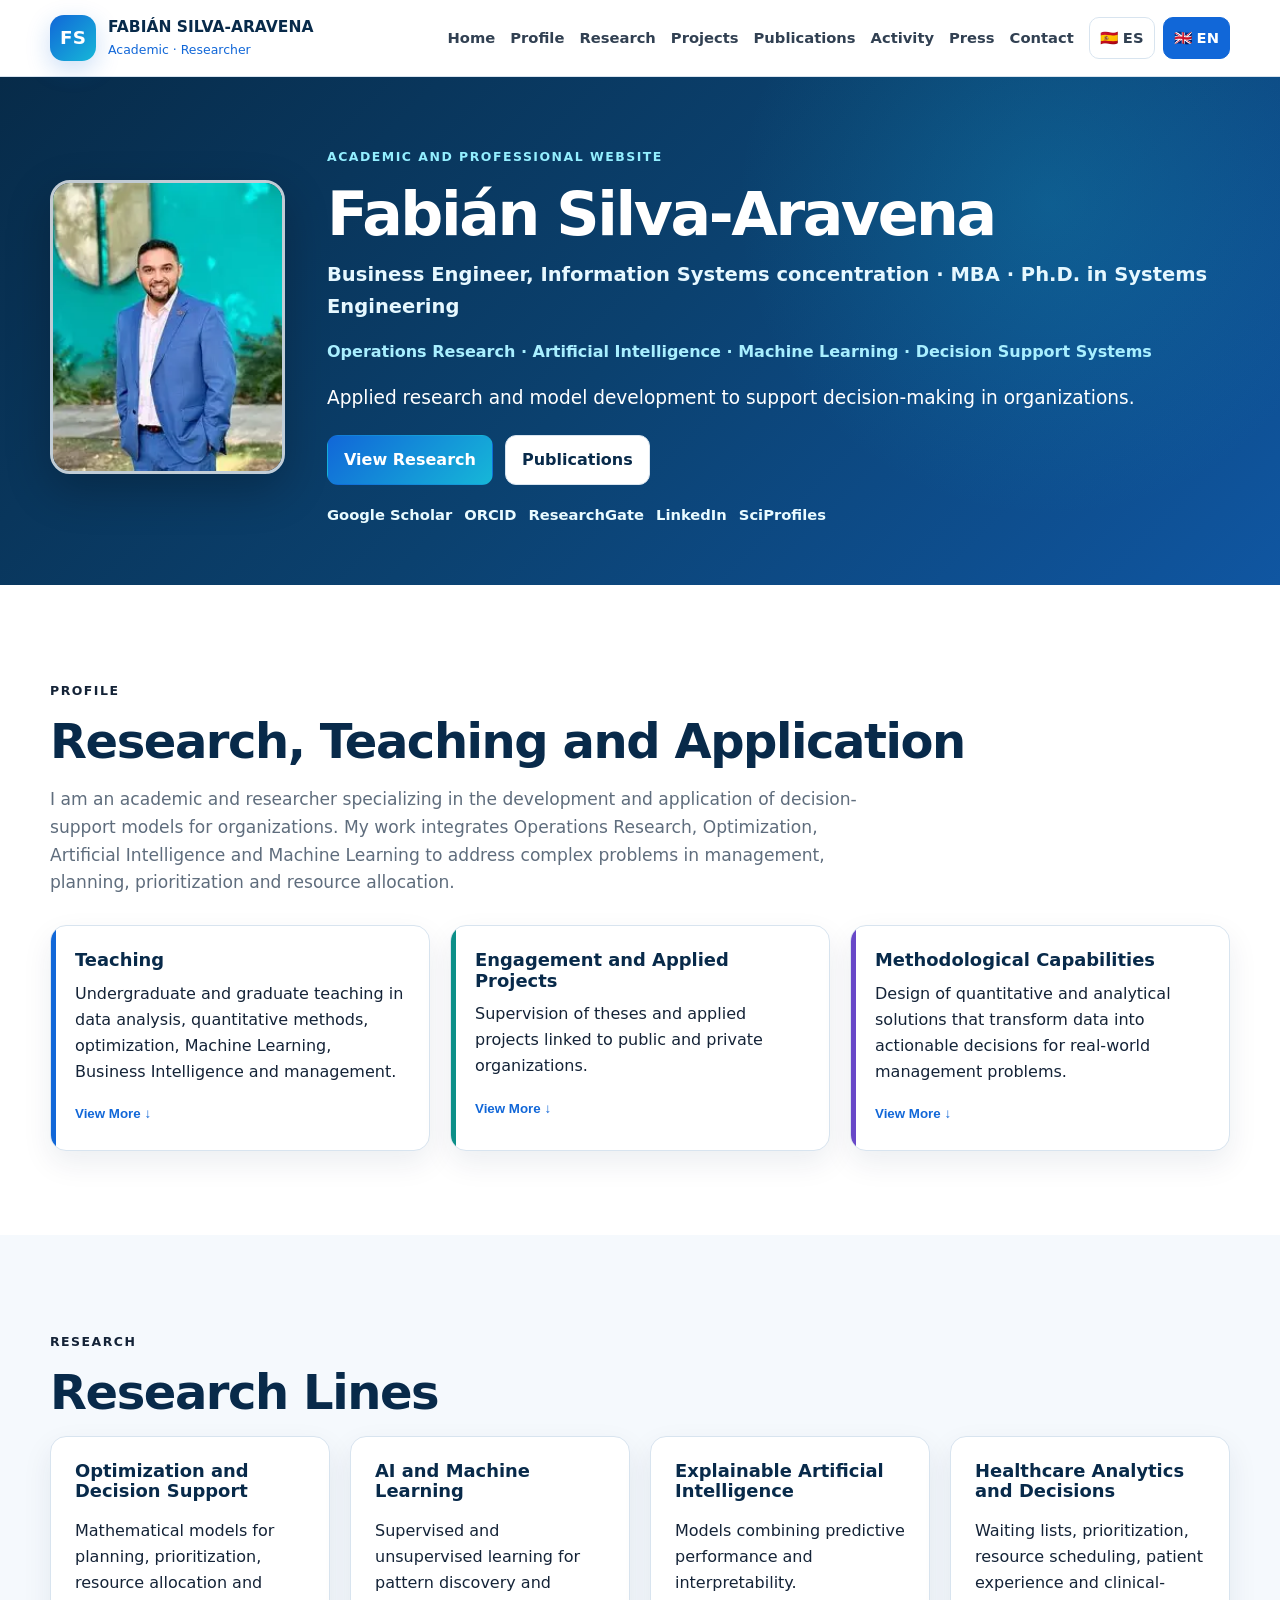
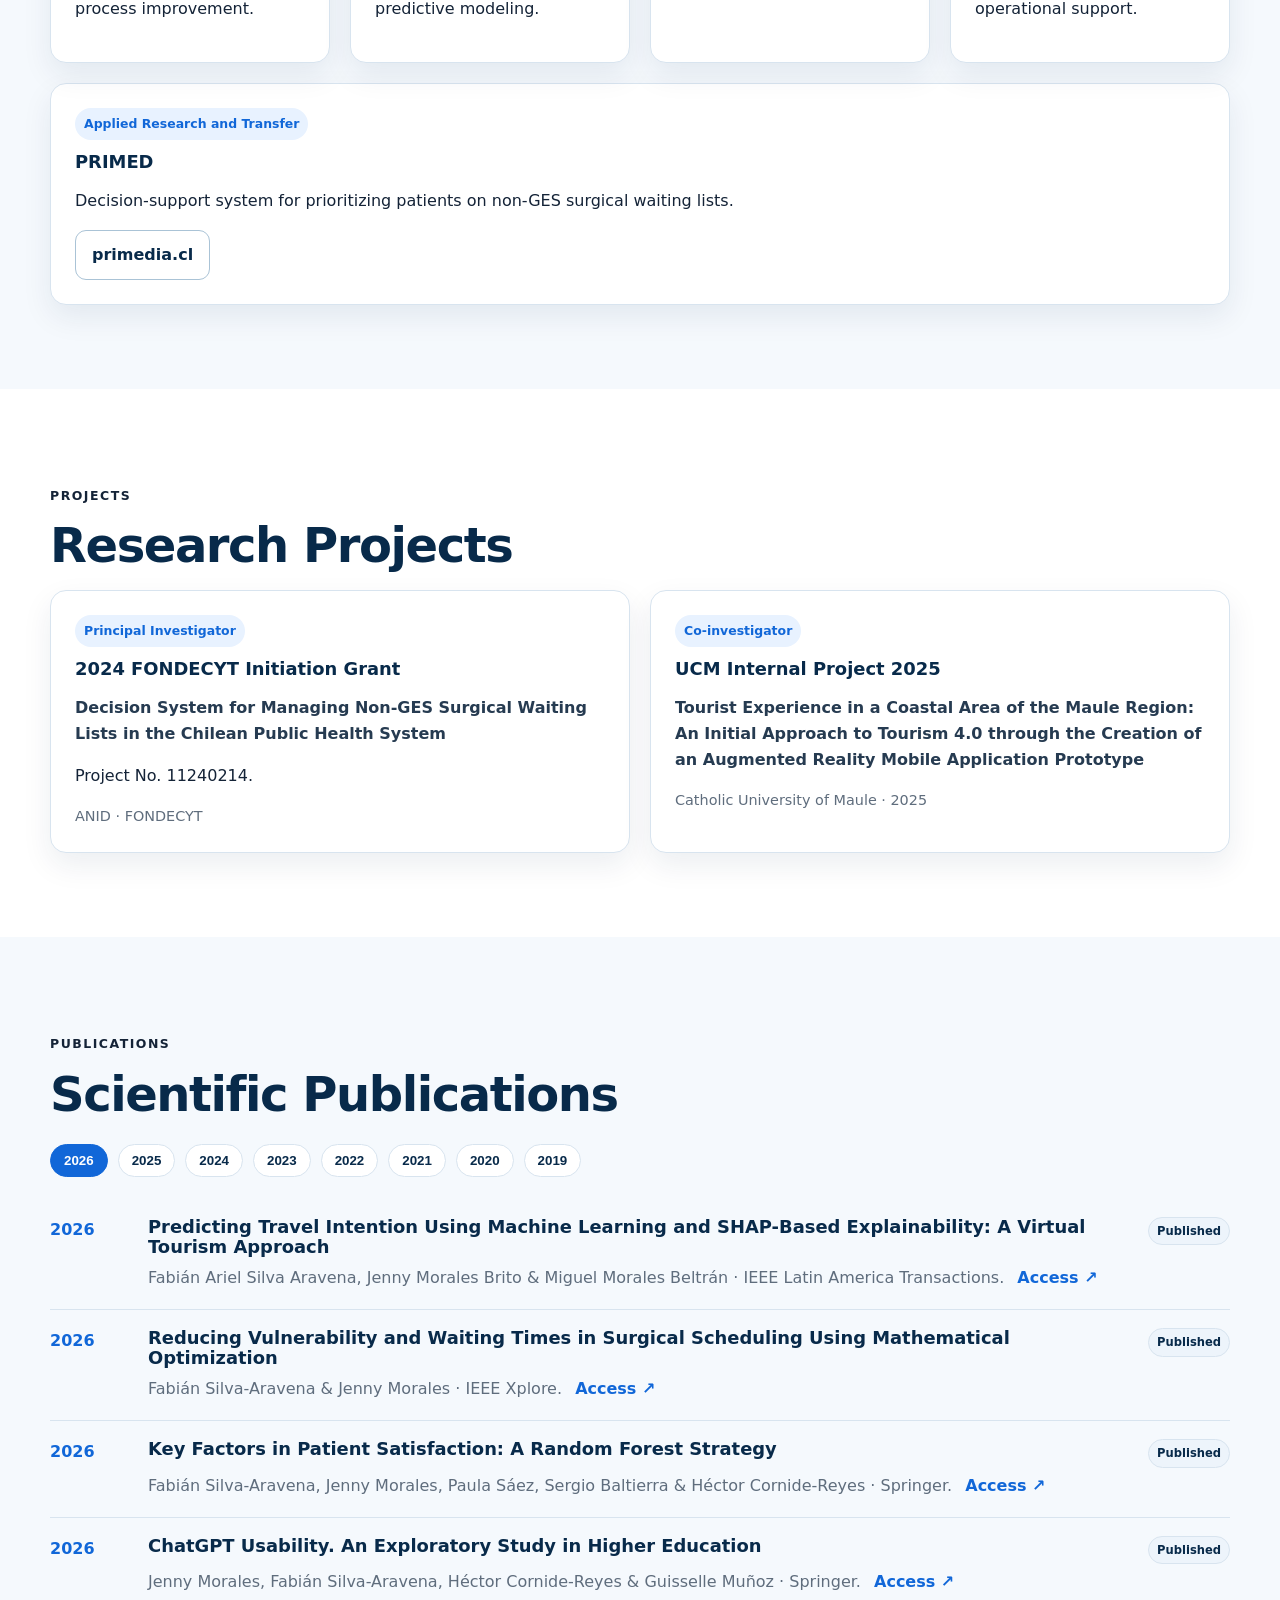
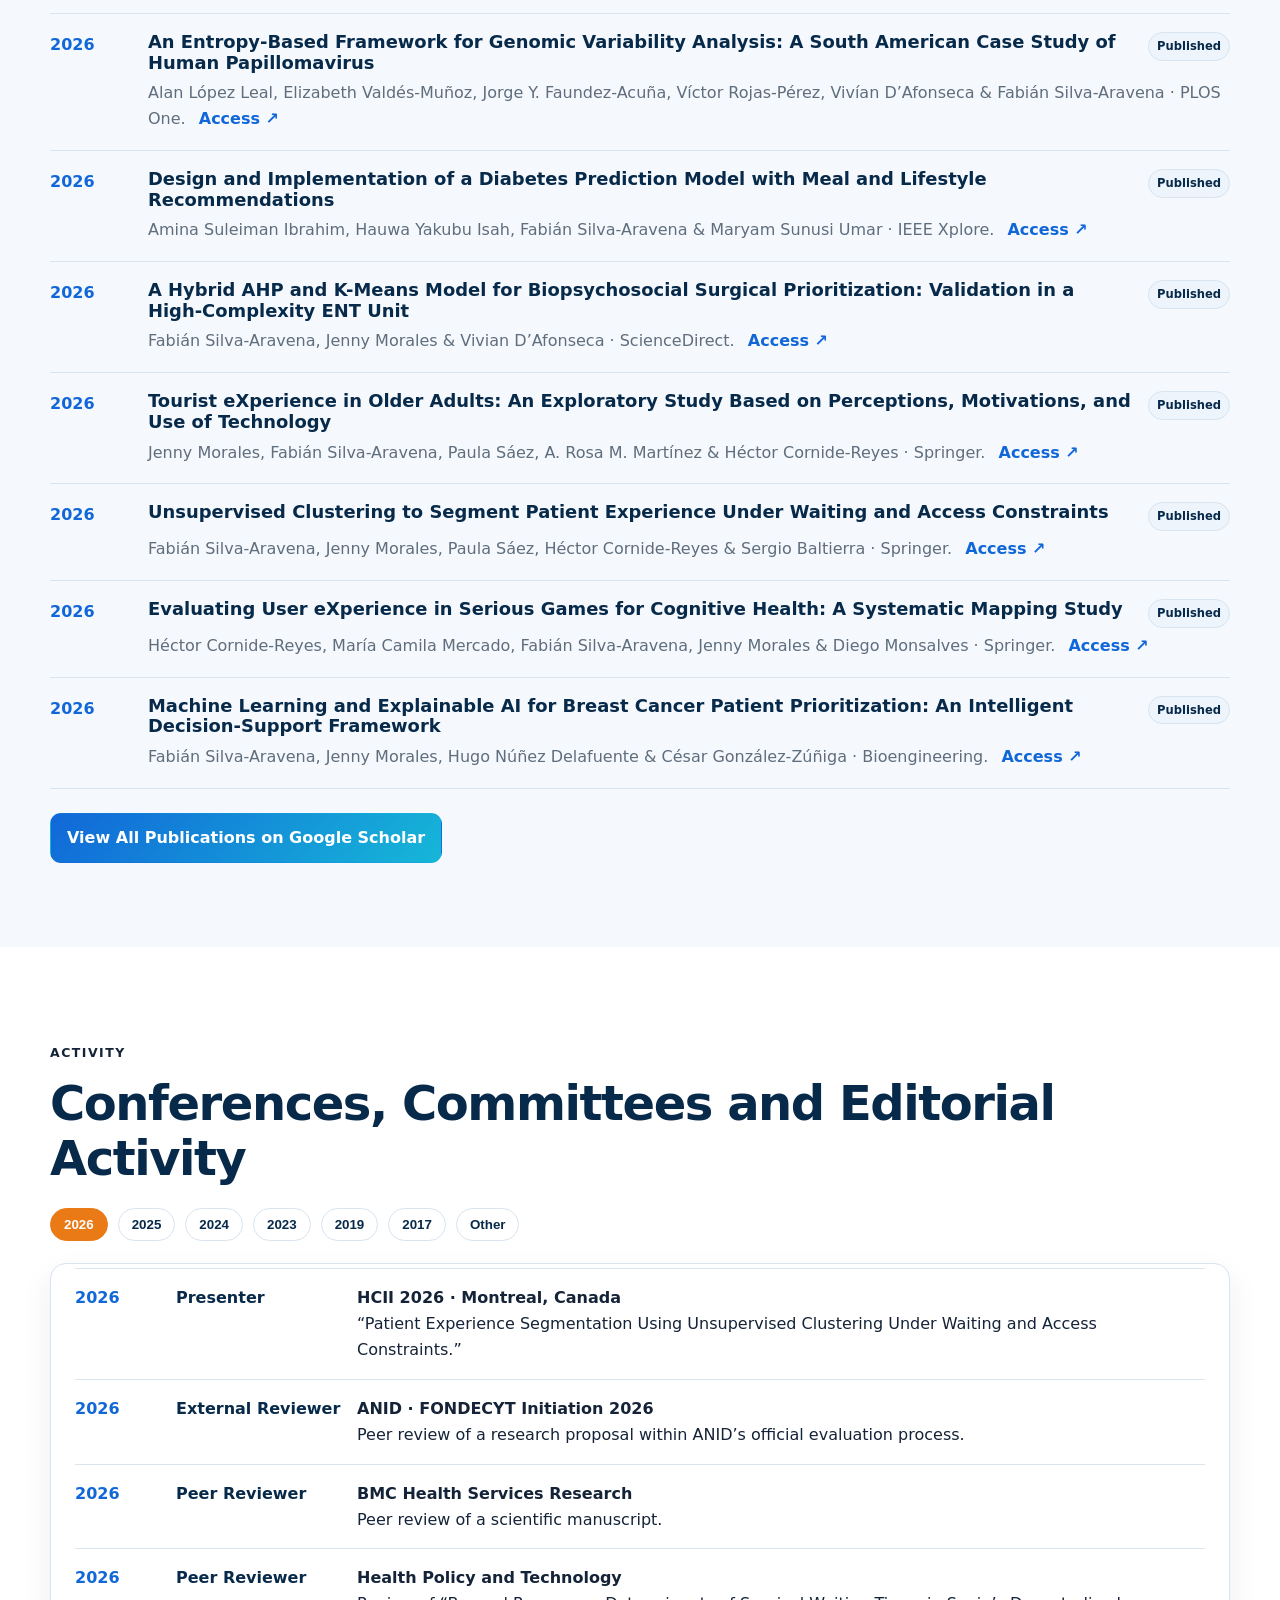
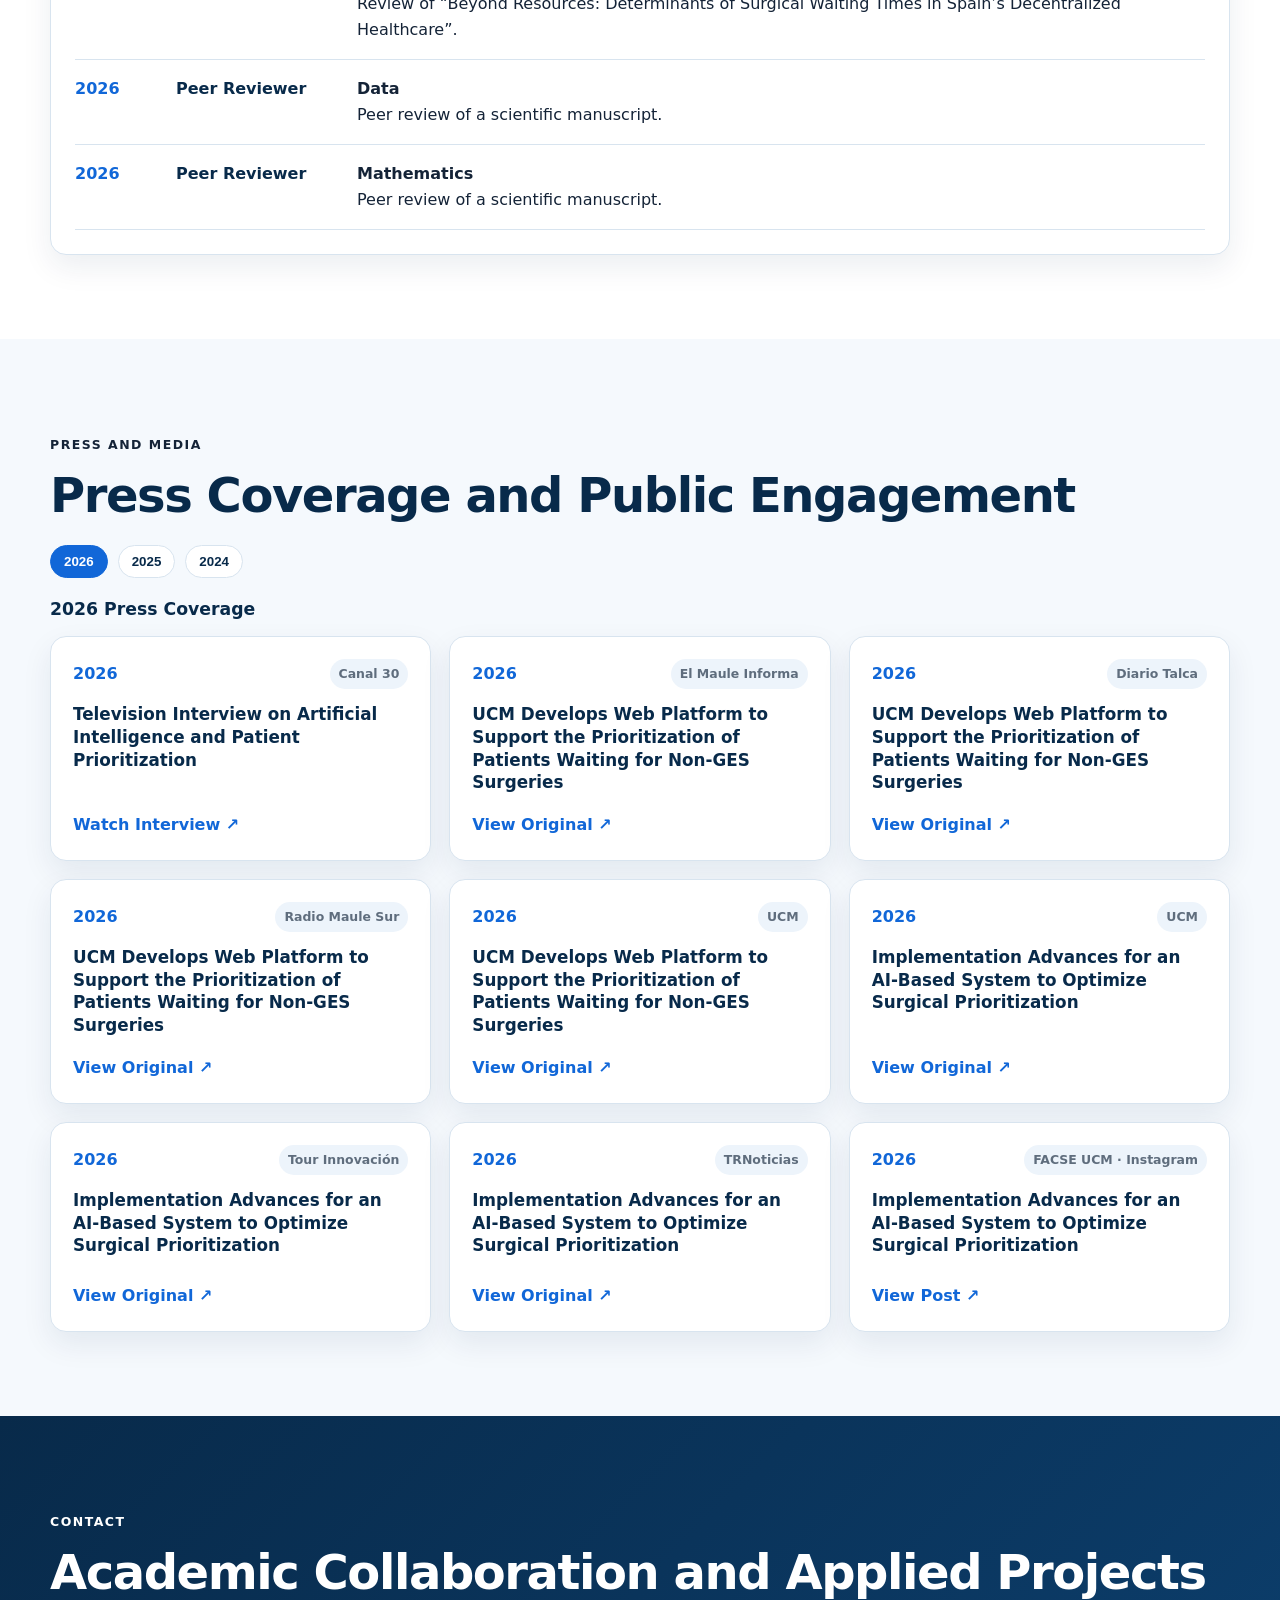
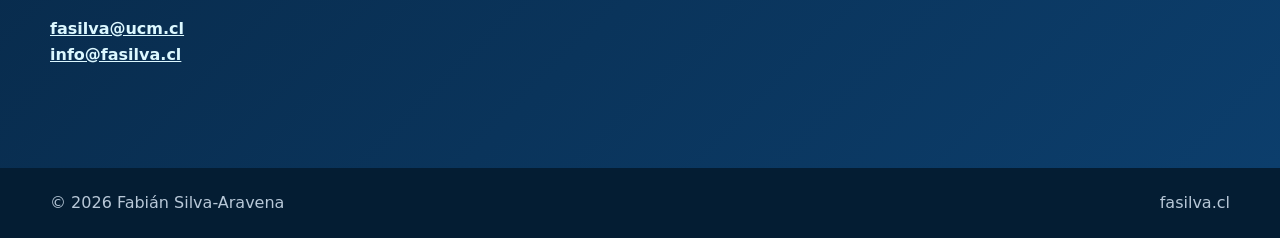
==== commit 2392d68d: "Add IEEE Latin America Transactions paper" ====
--- a/en.html
+++ b/en.html
@@ -86,7 +86,7 @@
 <div class="grid two"><article class="card"><span class="tag">Principal Investigator</span><h3>2024 FONDECYT Initiation Grant</h3><p class="project-title">Decision System for Managing Non-GES Surgical Waiting Lists in the Chilean Public Health System</p><p>Project No. 11240214.</p><div class="meta">ANID · FONDECYT</div></article>
 <article class="card"><span class="tag">Co-investigator</span><h3>UCM Internal Project 2025</h3><p class="project-title">Tourist Experience in a Coastal Area of the Maule Region: An Initial Approach to Tourism 4.0 through the Creation of an Augmented Reality Mobile Application Prototype</p><div class="meta">Catholic University of Maule · 2025</div></article></div></div></section>
 <section class="section alt" id="publicaciones"><div class="container"><p class="section-kicker">Publications</p><h2>Scientific Publications</h2>
-<div class="pub-toolbar"><button class="year-btn active" data-year="2026">2026</button><button class="year-btn" data-year="2025">2025</button><button class="year-btn" data-year="2024">2024</button><button class="year-btn" data-year="2023">2023</button><button class="year-btn" data-year="2022">2022</button><button class="year-btn" data-year="2021">2021</button><button class="year-btn" data-year="2020">2020</button><button class="year-btn" data-year="2019">2019</button></div><div class="pub-year active" id="pub-2026">
+<div class="pub-toolbar"><button class="year-btn active" data-year="2026">2026</button><button class="year-btn" data-year="2025">2025</button><button class="year-btn" data-year="2024">2024</button><button class="year-btn" data-year="2023">2023</button><button class="year-btn" data-year="2022">2022</button><button class="year-btn" data-year="2021">2021</button><button class="year-btn" data-year="2020">2020</button><button class="year-btn" data-year="2019">2019</button></div><div class="pub-year active" id="pub-2026"><article class="publication"><div class="year">2026</div><div><div class="pub-head"><h3>Predicting Travel Intention Using Machine Learning and SHAP-Based Explainability: A Virtual Tourism Approach</h3><span class="status-badge">Published</span></div><p>Fabián Ariel Silva Aravena, Jenny Morales Brito &amp; Miguel Morales Beltrán · IEEE Latin America Transactions. <a class="pub-link" href="https://ieeexplore.ieee.org/abstract/document/11683315" target="_blank" rel="noopener noreferrer">Access ↗</a></p></div></article>
 <article class="publication"><div class="year">2026</div><div><div class="pub-head"><h3>Reducing Vulnerability and Waiting Times in Surgical Scheduling Using Mathematical Optimization</h3><span class="status-badge">Published</span></div><p>Fabián Silva-Aravena &amp; Jenny Morales · IEEE Xplore. <a class="pub-link" href="https://ieeexplore.ieee.org/document/11473376" rel="noopener noreferrer" target="_blank">Access ↗</a></p></div></article>
 <article class="publication"><div class="year">2026</div><div><div class="pub-head"><h3>Key Factors in Patient Satisfaction: A Random Forest Strategy</h3><span class="status-badge">Published</span></div><p>Fabián Silva-Aravena, Jenny Morales, Paula Sáez, Sergio Baltierra &amp; Héctor Cornide-Reyes · Springer. <a class="pub-link" href="https://link.springer.com/chapter/10.1007/978-3-032-12801-0_19" rel="noopener noreferrer" target="_blank">Access ↗</a></p></div></article>
 <article class="publication"><div class="year">2026</div><div><div class="pub-head"><h3>ChatGPT Usability. An Exploratory Study in Higher Education</h3><span class="status-badge">Published</span></div><p>Jenny Morales, Fabián Silva-Aravena, Héctor Cornide-Reyes &amp; Guisselle Muñoz · Springer. <a class="pub-link" href="https://link.springer.com/chapter/10.1007/978-3-032-12801-0_11" rel="noopener noreferrer" target="_blank">Access ↗</a></p></div></article>
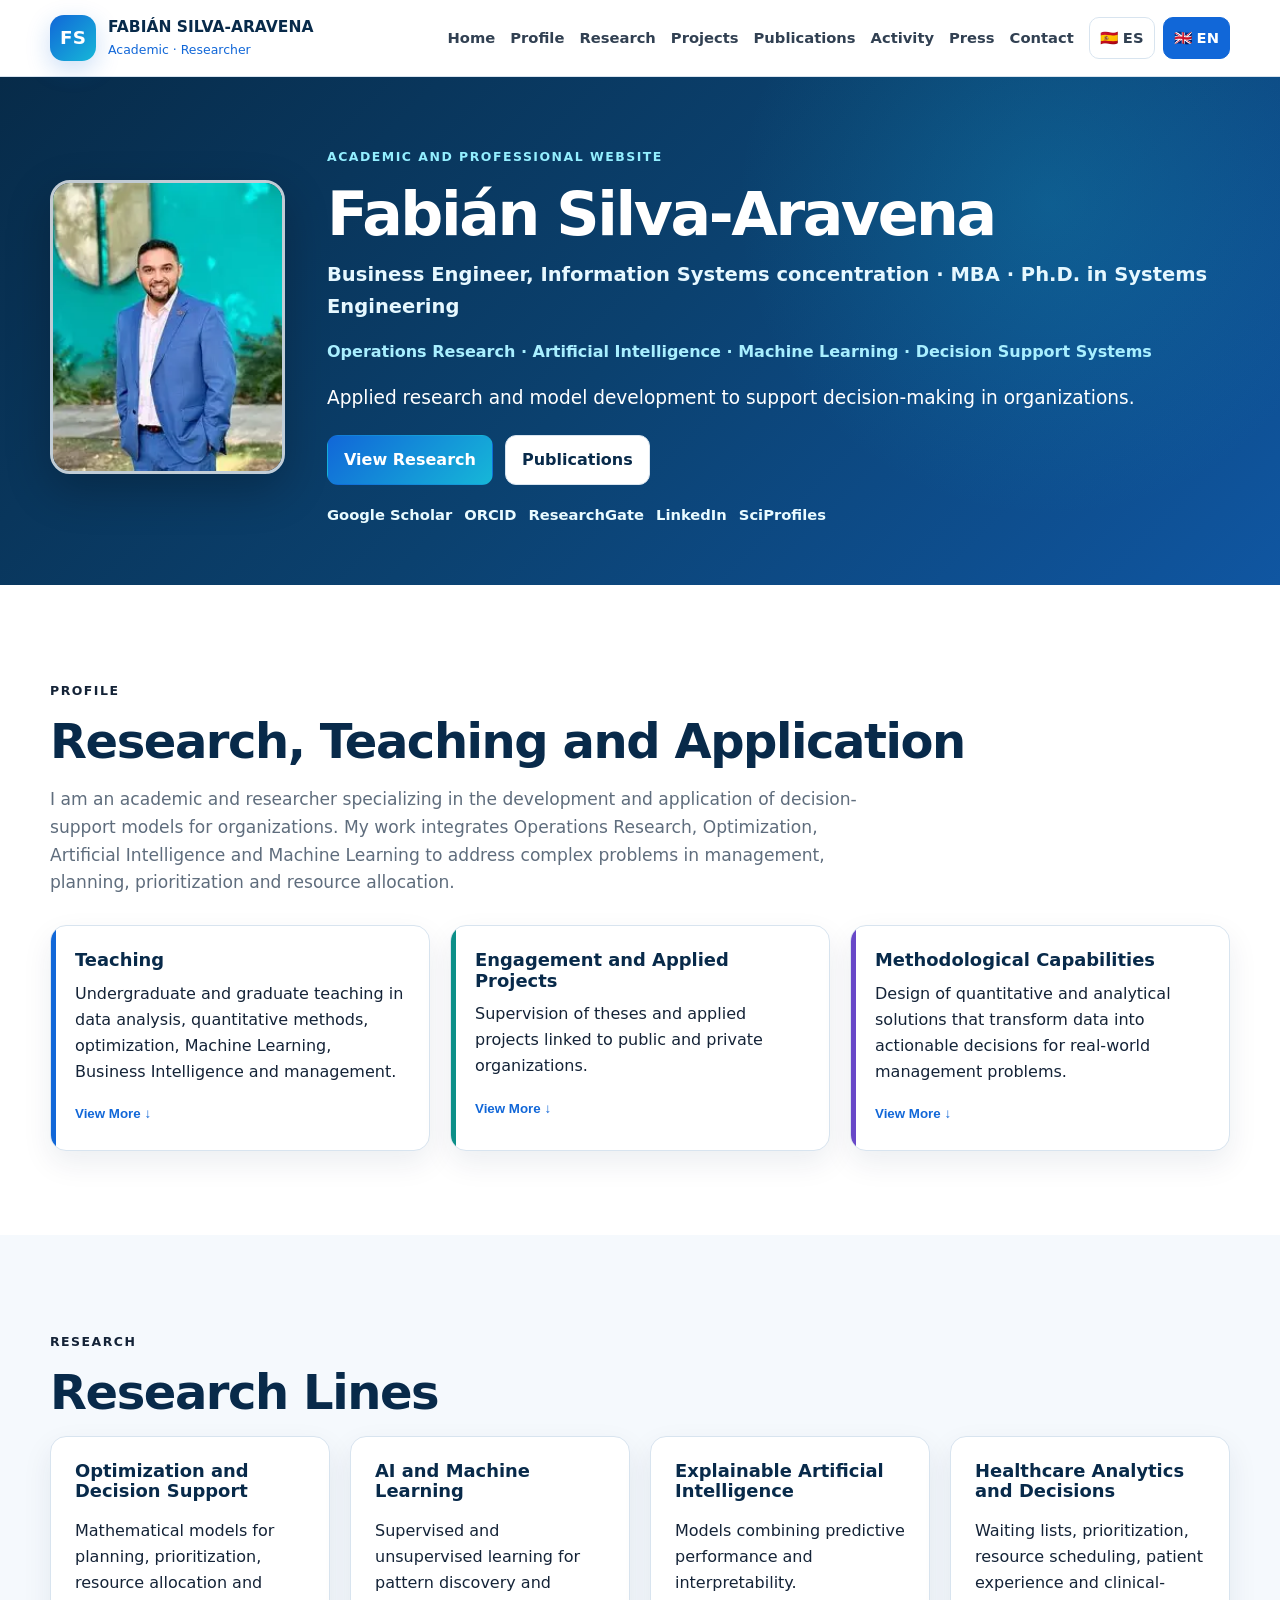
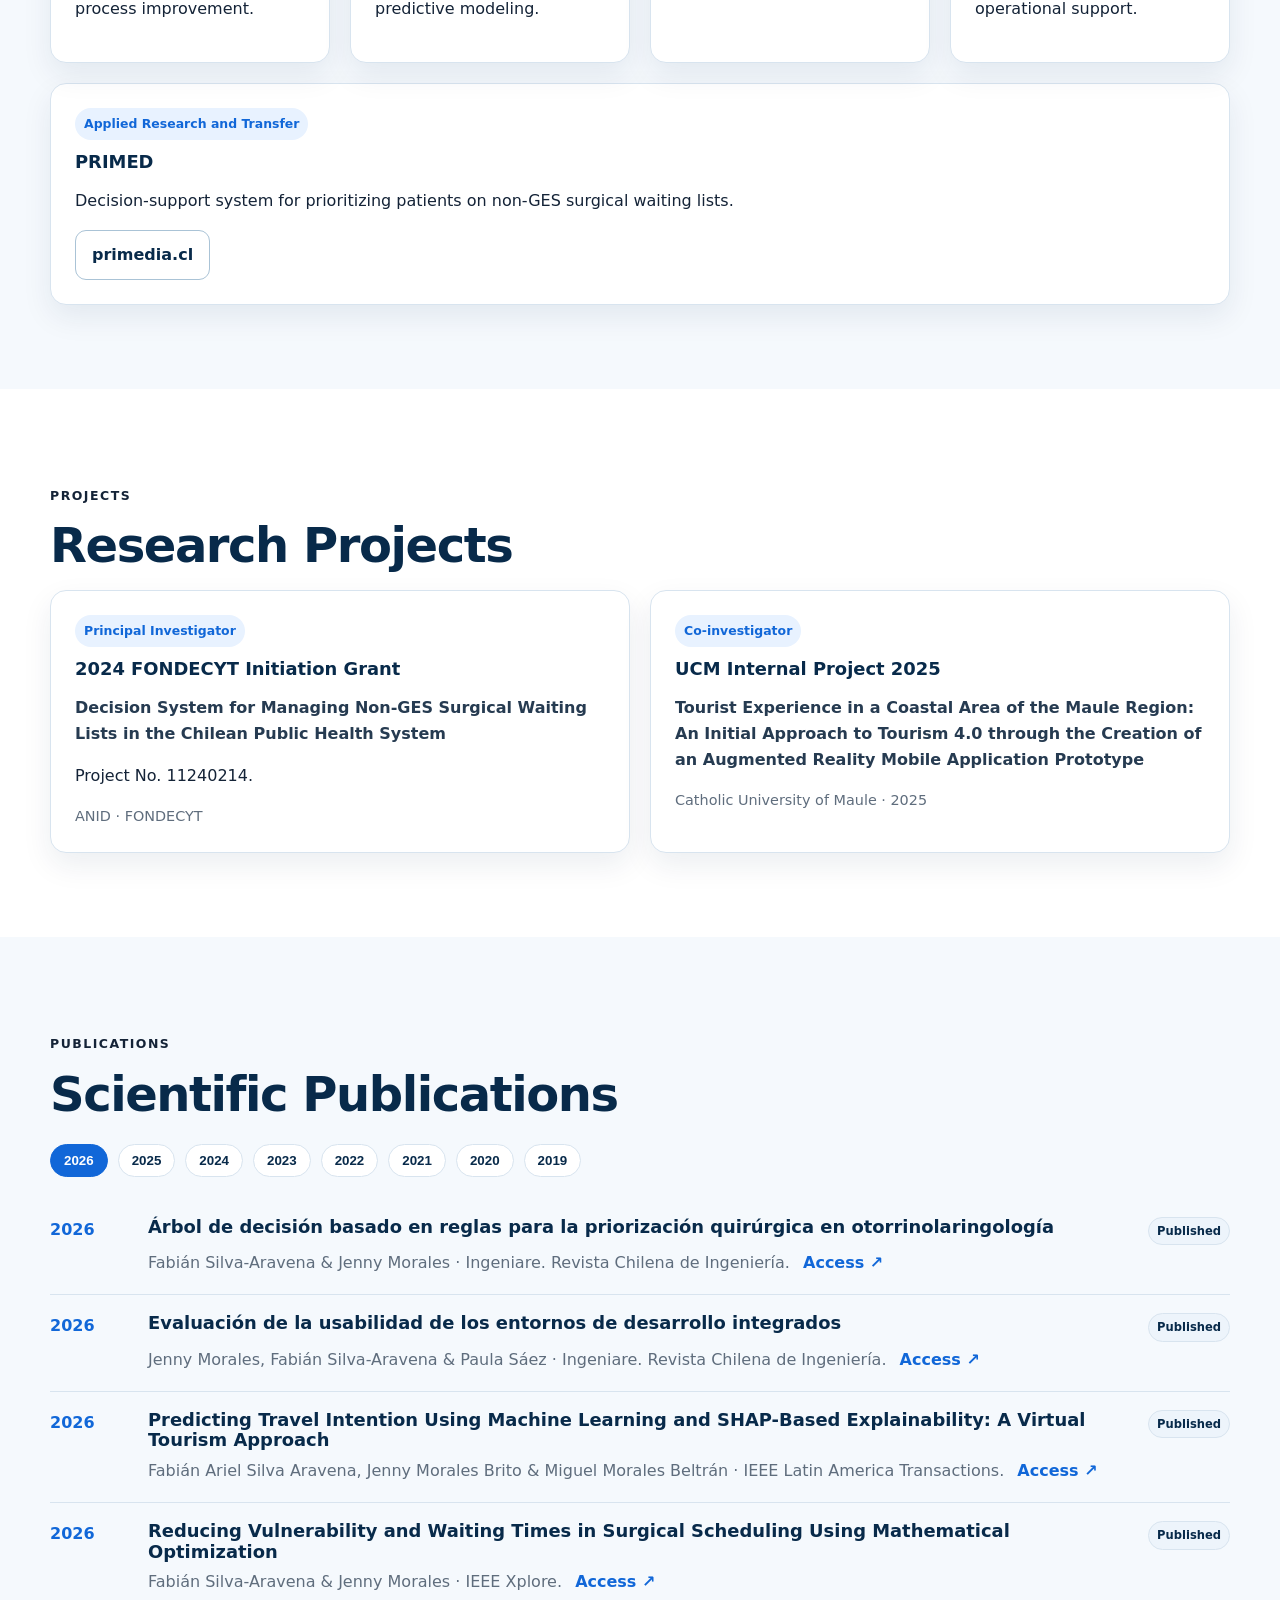
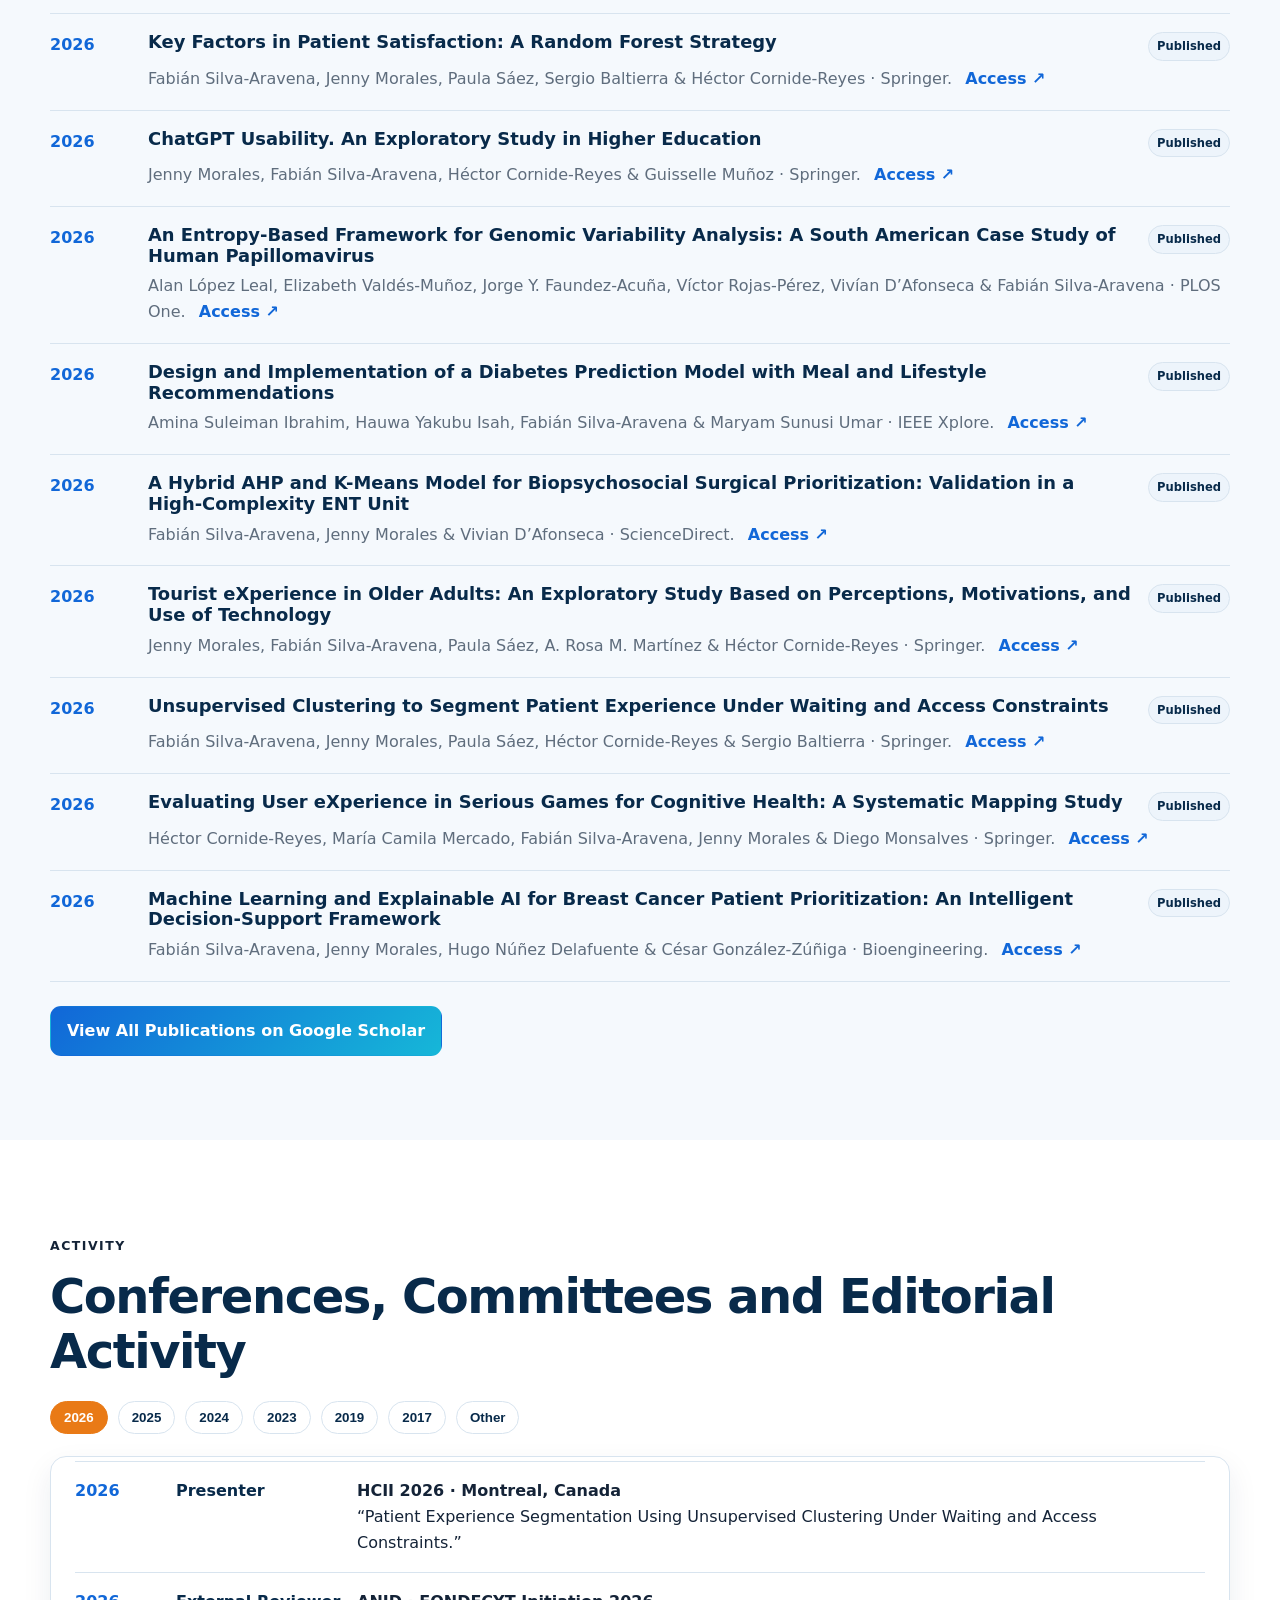
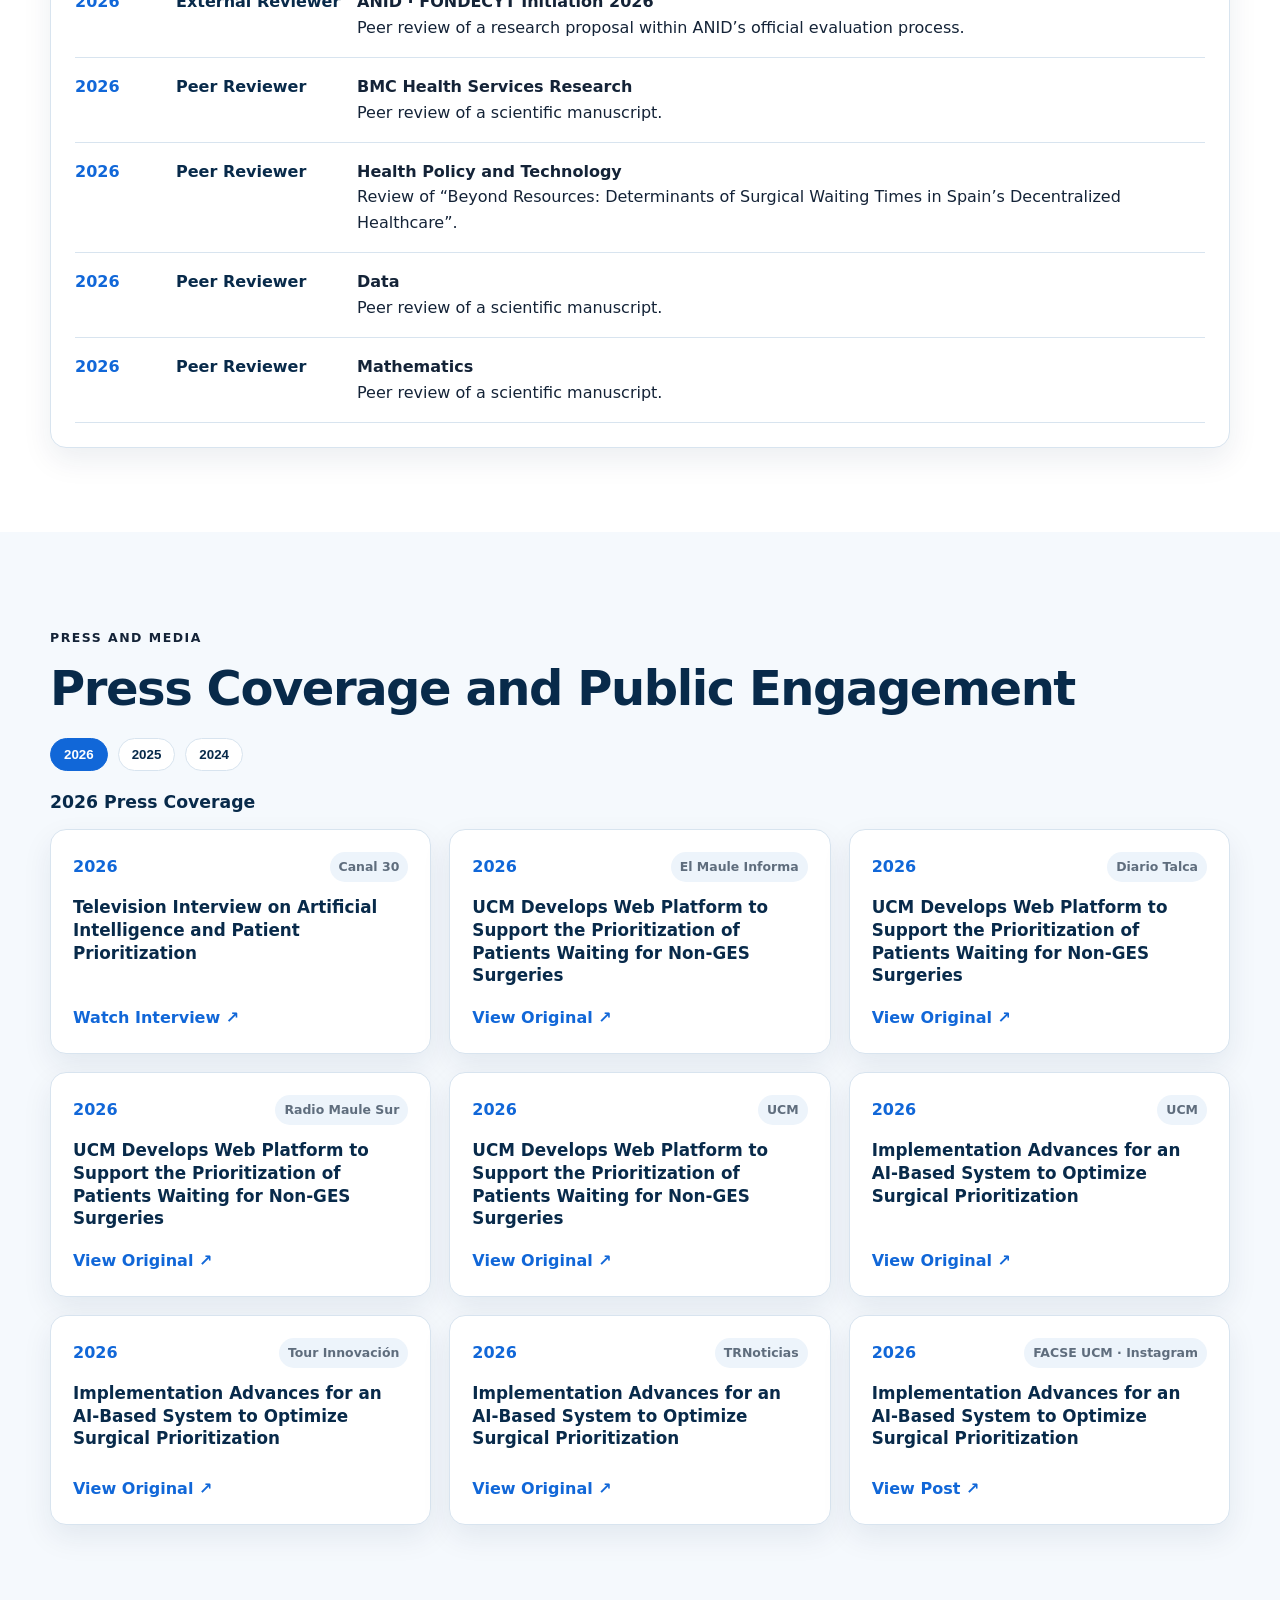
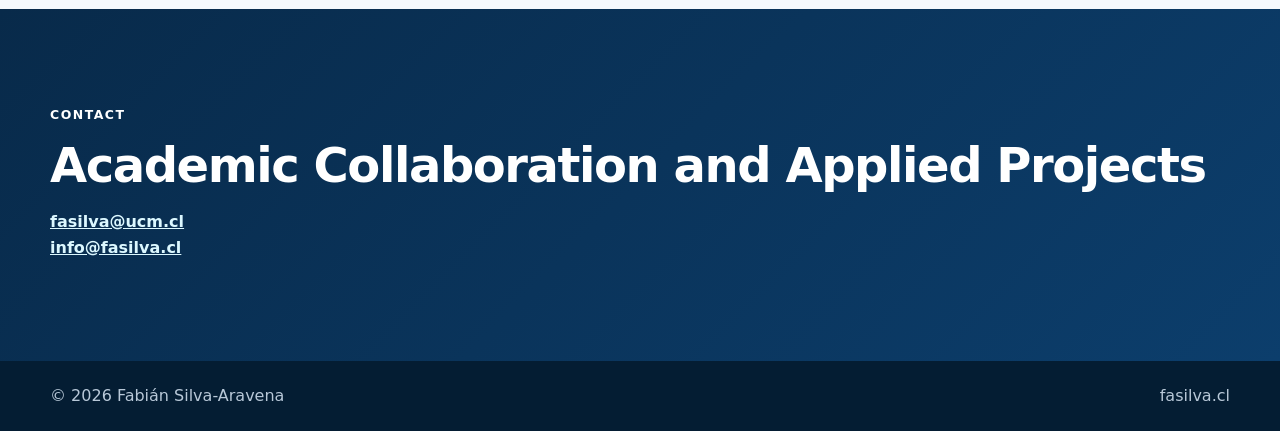
==== commit bcccaeb8: "Add two Ingeniare 2026 papers" ====
--- a/en.html
+++ b/en.html
@@ -86,7 +86,7 @@
 <div class="grid two"><article class="card"><span class="tag">Principal Investigator</span><h3>2024 FONDECYT Initiation Grant</h3><p class="project-title">Decision System for Managing Non-GES Surgical Waiting Lists in the Chilean Public Health System</p><p>Project No. 11240214.</p><div class="meta">ANID · FONDECYT</div></article>
 <article class="card"><span class="tag">Co-investigator</span><h3>UCM Internal Project 2025</h3><p class="project-title">Tourist Experience in a Coastal Area of the Maule Region: An Initial Approach to Tourism 4.0 through the Creation of an Augmented Reality Mobile Application Prototype</p><div class="meta">Catholic University of Maule · 2025</div></article></div></div></section>
 <section class="section alt" id="publicaciones"><div class="container"><p class="section-kicker">Publications</p><h2>Scientific Publications</h2>
-<div class="pub-toolbar"><button class="year-btn active" data-year="2026">2026</button><button class="year-btn" data-year="2025">2025</button><button class="year-btn" data-year="2024">2024</button><button class="year-btn" data-year="2023">2023</button><button class="year-btn" data-year="2022">2022</button><button class="year-btn" data-year="2021">2021</button><button class="year-btn" data-year="2020">2020</button><button class="year-btn" data-year="2019">2019</button></div><div class="pub-year active" id="pub-2026"><article class="publication"><div class="year">2026</div><div><div class="pub-head"><h3>Predicting Travel Intention Using Machine Learning and SHAP-Based Explainability: A Virtual Tourism Approach</h3><span class="status-badge">Published</span></div><p>Fabián Ariel Silva Aravena, Jenny Morales Brito &amp; Miguel Morales Beltrán · IEEE Latin America Transactions. <a class="pub-link" href="https://ieeexplore.ieee.org/abstract/document/11683315" target="_blank" rel="noopener noreferrer">Access ↗</a></p></div></article>
+<div class="pub-toolbar"><button class="year-btn active" data-year="2026">2026</button><button class="year-btn" data-year="2025">2025</button><button class="year-btn" data-year="2024">2024</button><button class="year-btn" data-year="2023">2023</button><button class="year-btn" data-year="2022">2022</button><button class="year-btn" data-year="2021">2021</button><button class="year-btn" data-year="2020">2020</button><button class="year-btn" data-year="2019">2019</button></div><div class="pub-year active" id="pub-2026"><article class="publication"><div class="year">2026</div><div><div class="pub-head"><h3>Árbol de decisión basado en reglas para la priorización quirúrgica en otorrinolaringología</h3><span class="status-badge">Published</span></div><p>Fabián Silva-Aravena &amp; Jenny Morales · Ingeniare. Revista Chilena de Ingeniería. <a class="pub-link" href="https://ingeniare.uta.cl/index.php/inge/article/view/2531" target="_blank" rel="noopener noreferrer">Access ↗</a></p></div></article><article class="publication"><div class="year">2026</div><div><div class="pub-head"><h3>Evaluación de la usabilidad de los entornos de desarrollo integrados</h3><span class="status-badge">Published</span></div><p>Jenny Morales, Fabián Silva-Aravena &amp; Paula Sáez · Ingeniare. Revista Chilena de Ingeniería. <a class="pub-link" href="https://ingeniare.uta.cl/index.php/inge/article/view/2517" target="_blank" rel="noopener noreferrer">Access ↗</a></p></div></article><article class="publication"><div class="year">2026</div><div><div class="pub-head"><h3>Predicting Travel Intention Using Machine Learning and SHAP-Based Explainability: A Virtual Tourism Approach</h3><span class="status-badge">Published</span></div><p>Fabián Ariel Silva Aravena, Jenny Morales Brito &amp; Miguel Morales Beltrán · IEEE Latin America Transactions. <a class="pub-link" href="https://ieeexplore.ieee.org/abstract/document/11683315" target="_blank" rel="noopener noreferrer">Access ↗</a></p></div></article>
 <article class="publication"><div class="year">2026</div><div><div class="pub-head"><h3>Reducing Vulnerability and Waiting Times in Surgical Scheduling Using Mathematical Optimization</h3><span class="status-badge">Published</span></div><p>Fabián Silva-Aravena &amp; Jenny Morales · IEEE Xplore. <a class="pub-link" href="https://ieeexplore.ieee.org/document/11473376" rel="noopener noreferrer" target="_blank">Access ↗</a></p></div></article>
 <article class="publication"><div class="year">2026</div><div><div class="pub-head"><h3>Key Factors in Patient Satisfaction: A Random Forest Strategy</h3><span class="status-badge">Published</span></div><p>Fabián Silva-Aravena, Jenny Morales, Paula Sáez, Sergio Baltierra &amp; Héctor Cornide-Reyes · Springer. <a class="pub-link" href="https://link.springer.com/chapter/10.1007/978-3-032-12801-0_19" rel="noopener noreferrer" target="_blank">Access ↗</a></p></div></article>
 <article class="publication"><div class="year">2026</div><div><div class="pub-head"><h3>ChatGPT Usability. An Exploratory Study in Higher Education</h3><span class="status-badge">Published</span></div><p>Jenny Morales, Fabián Silva-Aravena, Héctor Cornide-Reyes &amp; Guisselle Muñoz · Springer. <a class="pub-link" href="https://link.springer.com/chapter/10.1007/978-3-032-12801-0_11" rel="noopener noreferrer" target="_blank">Access ↗</a></p></div></article>
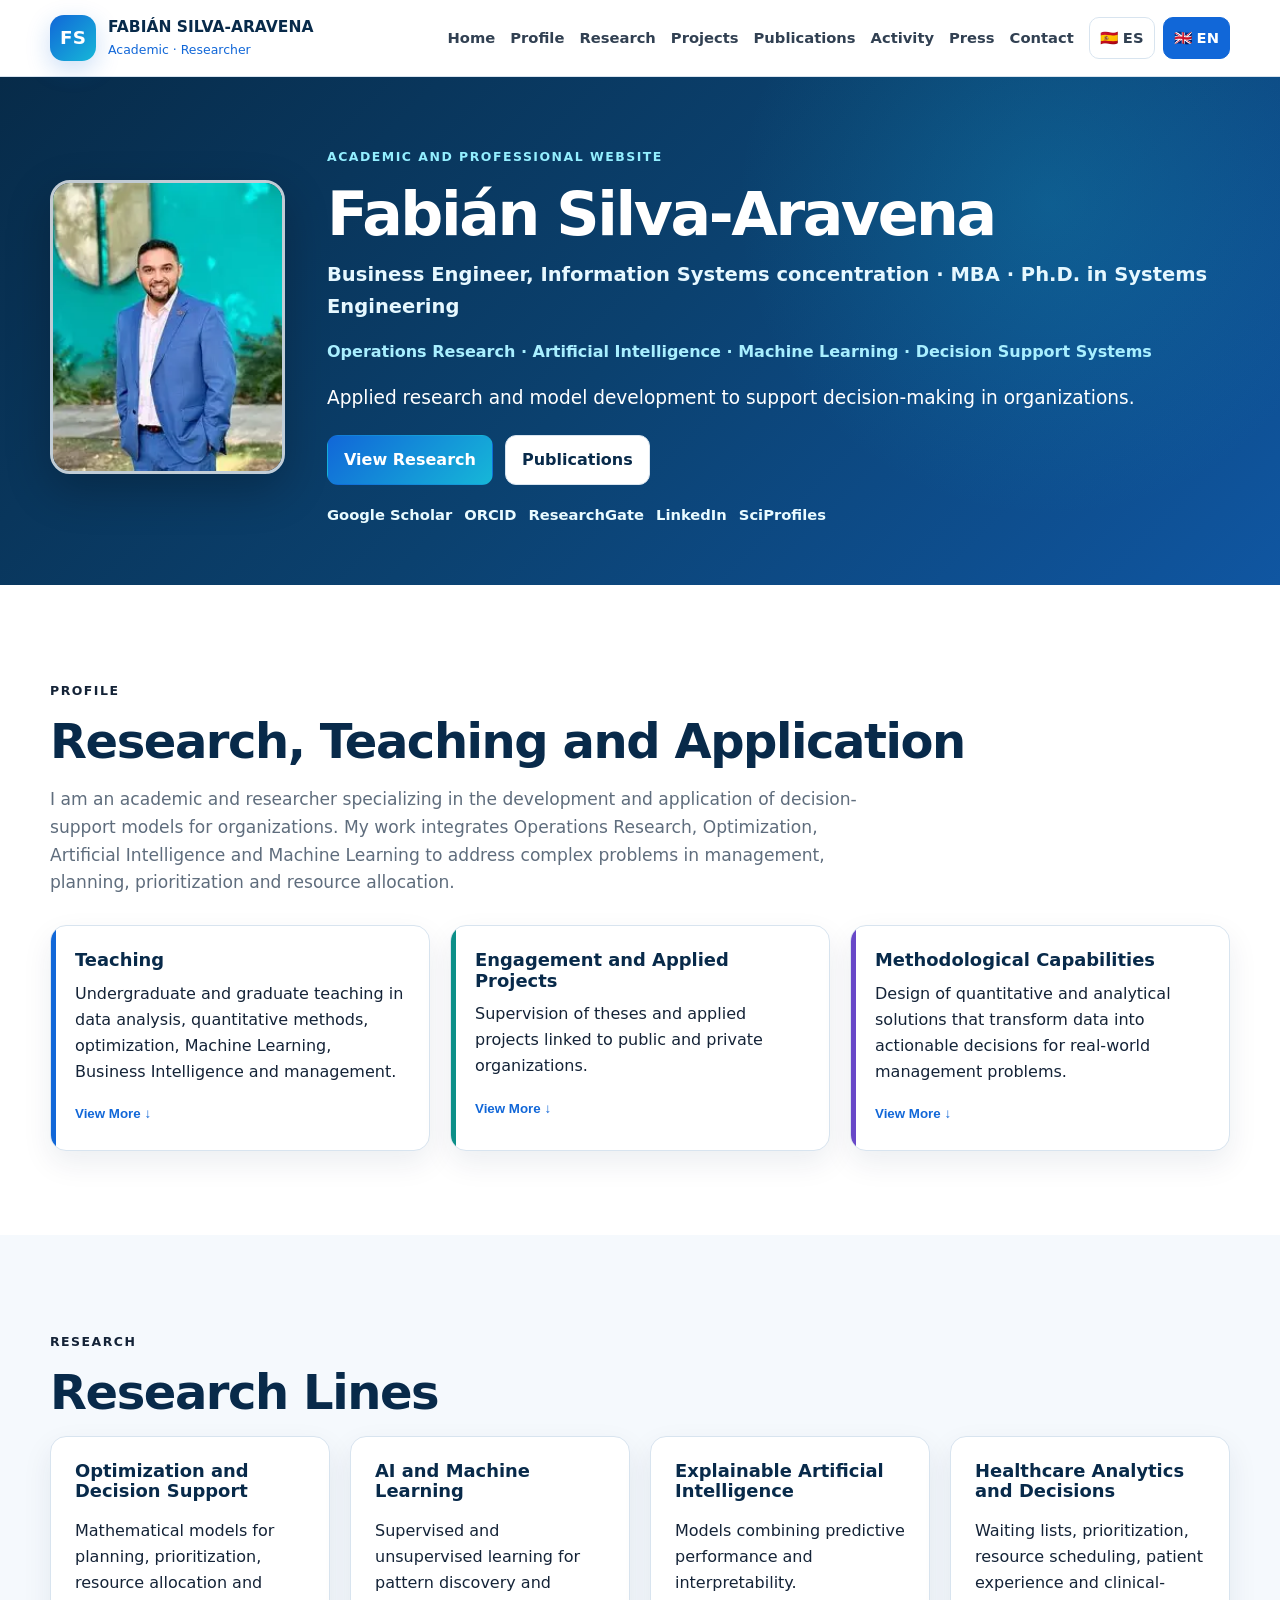
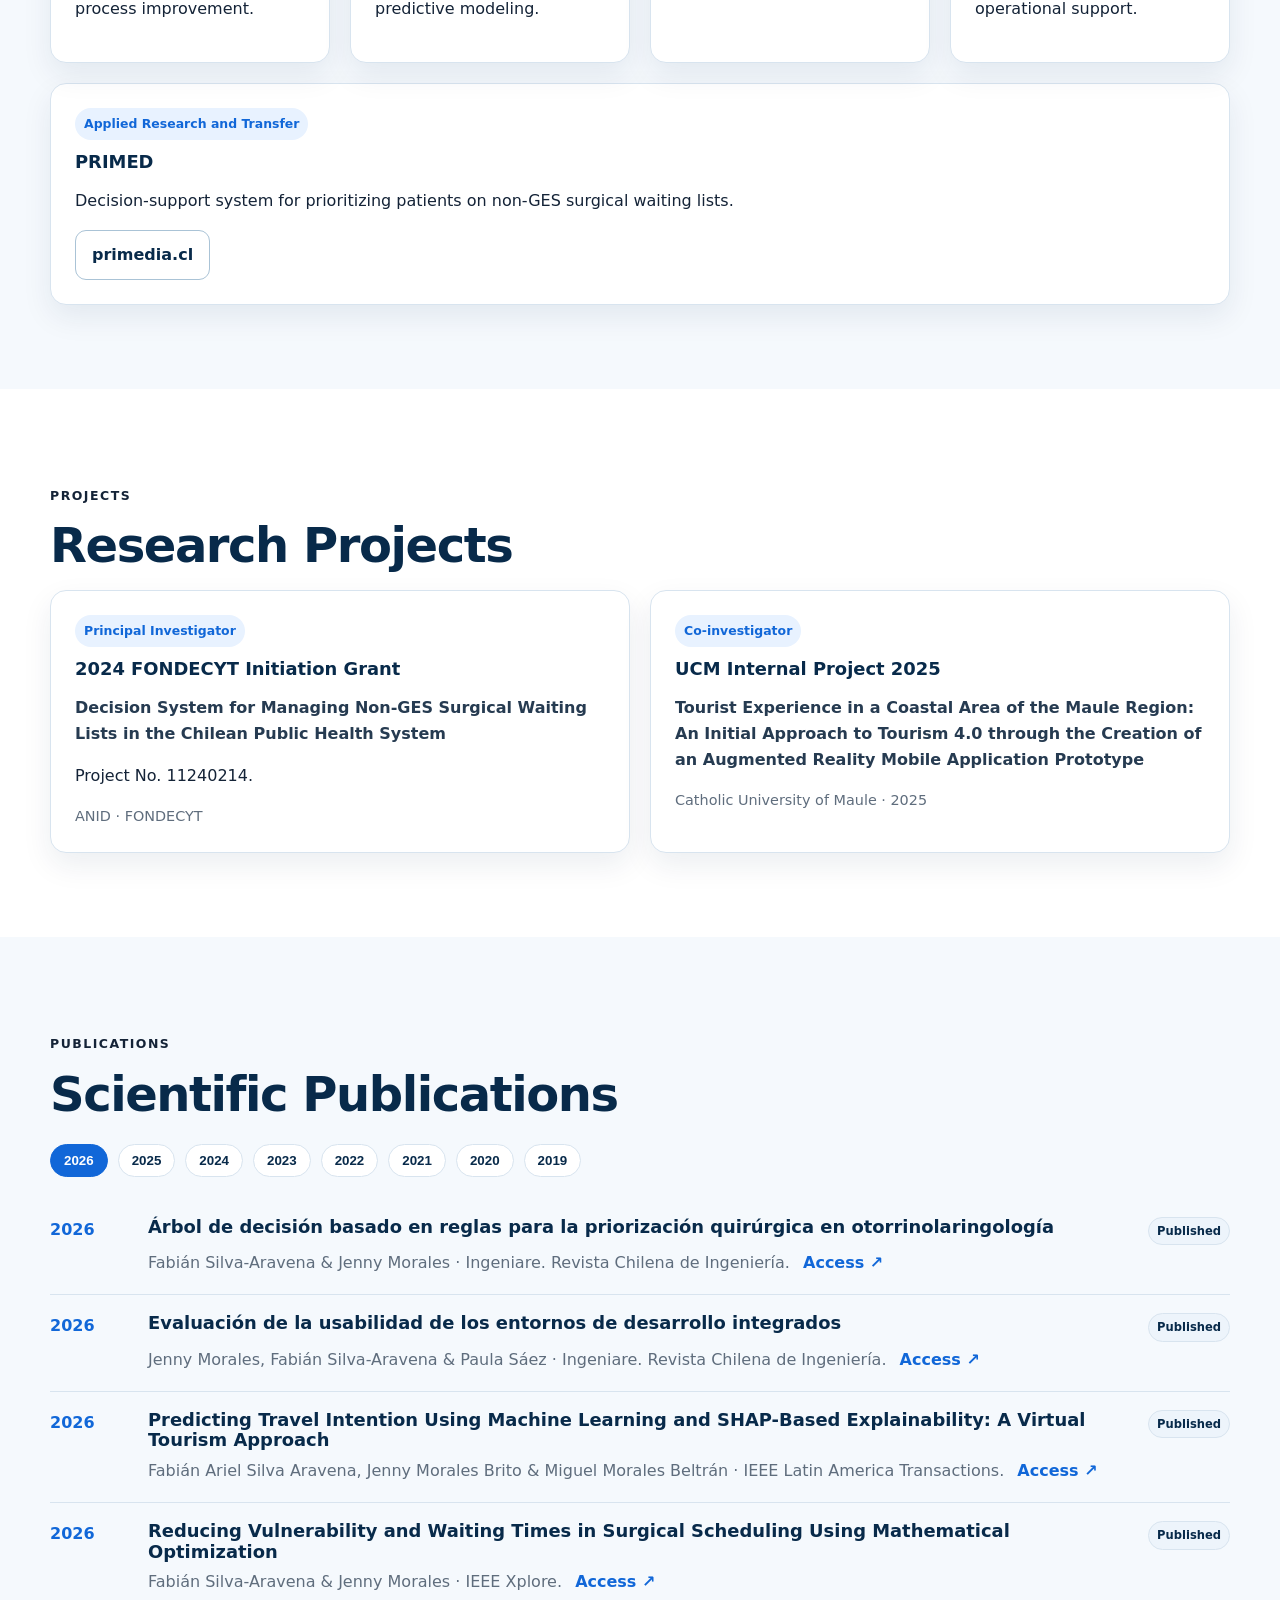
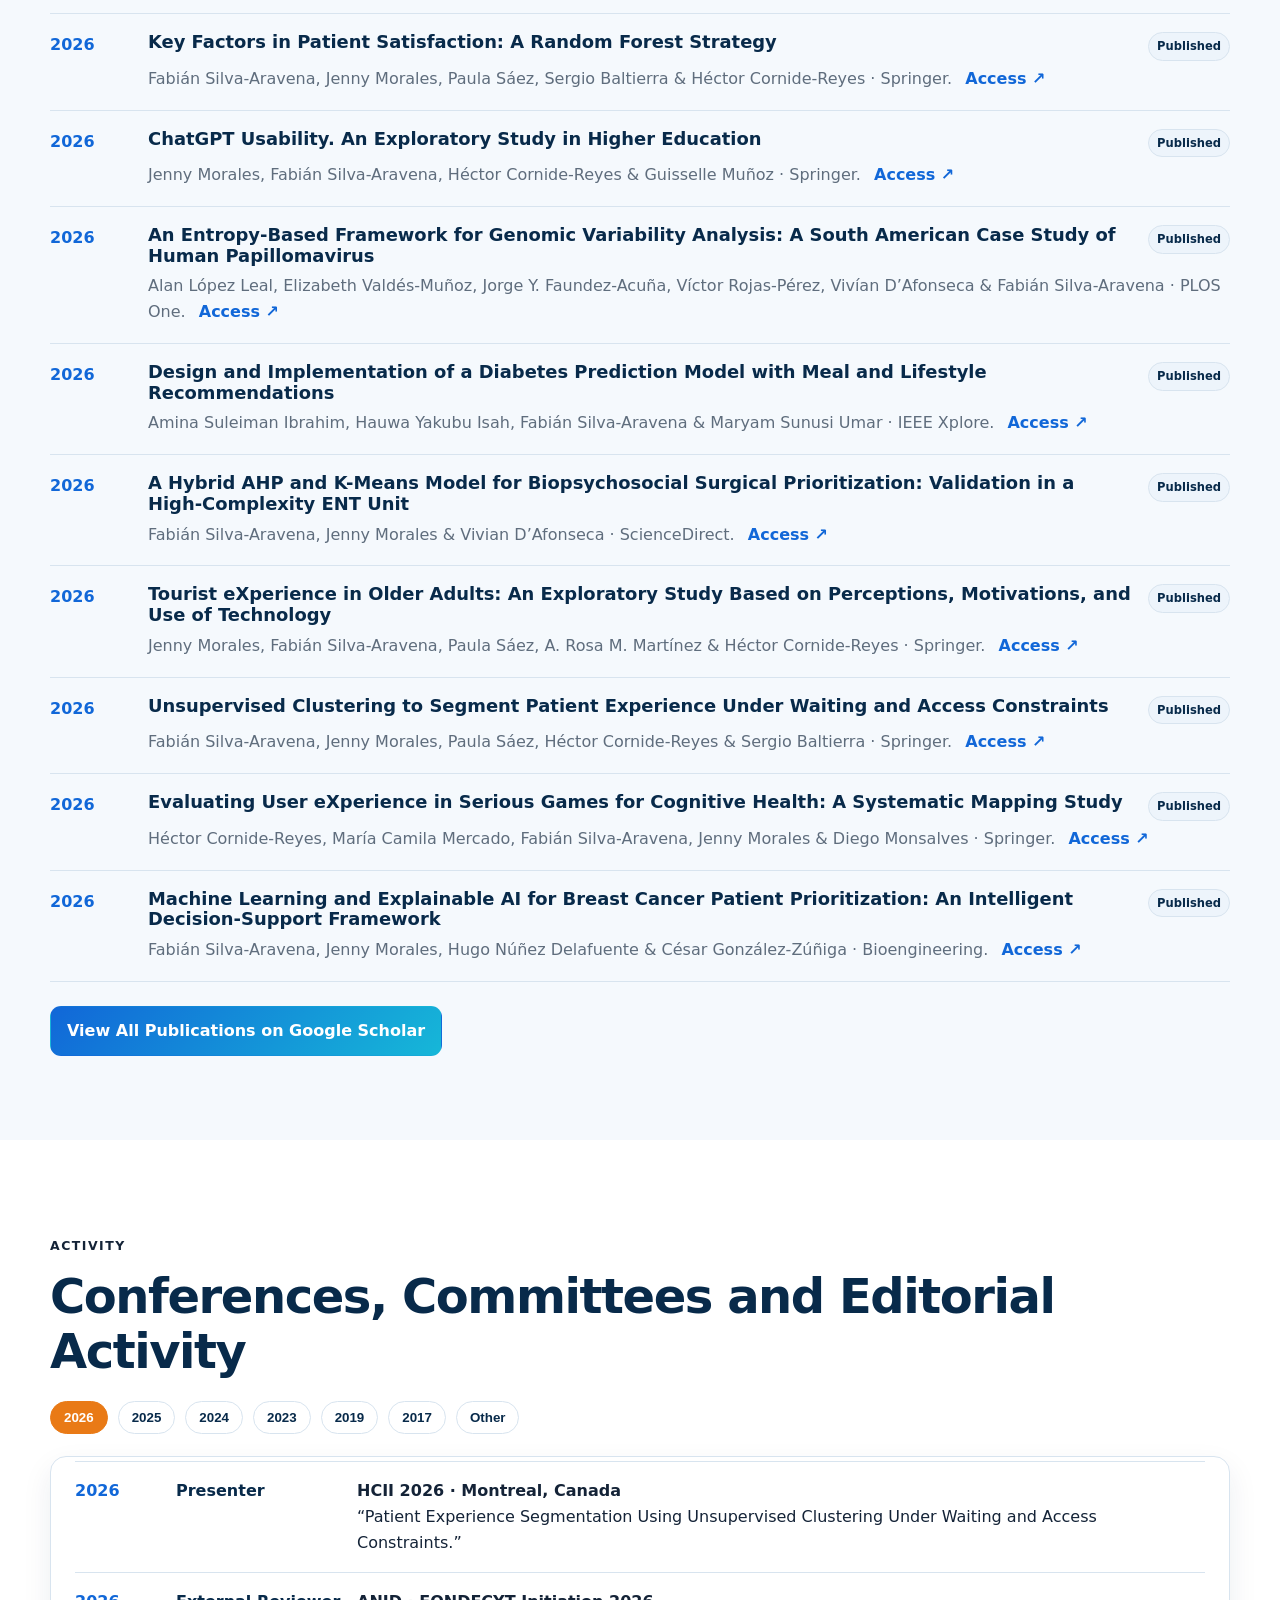
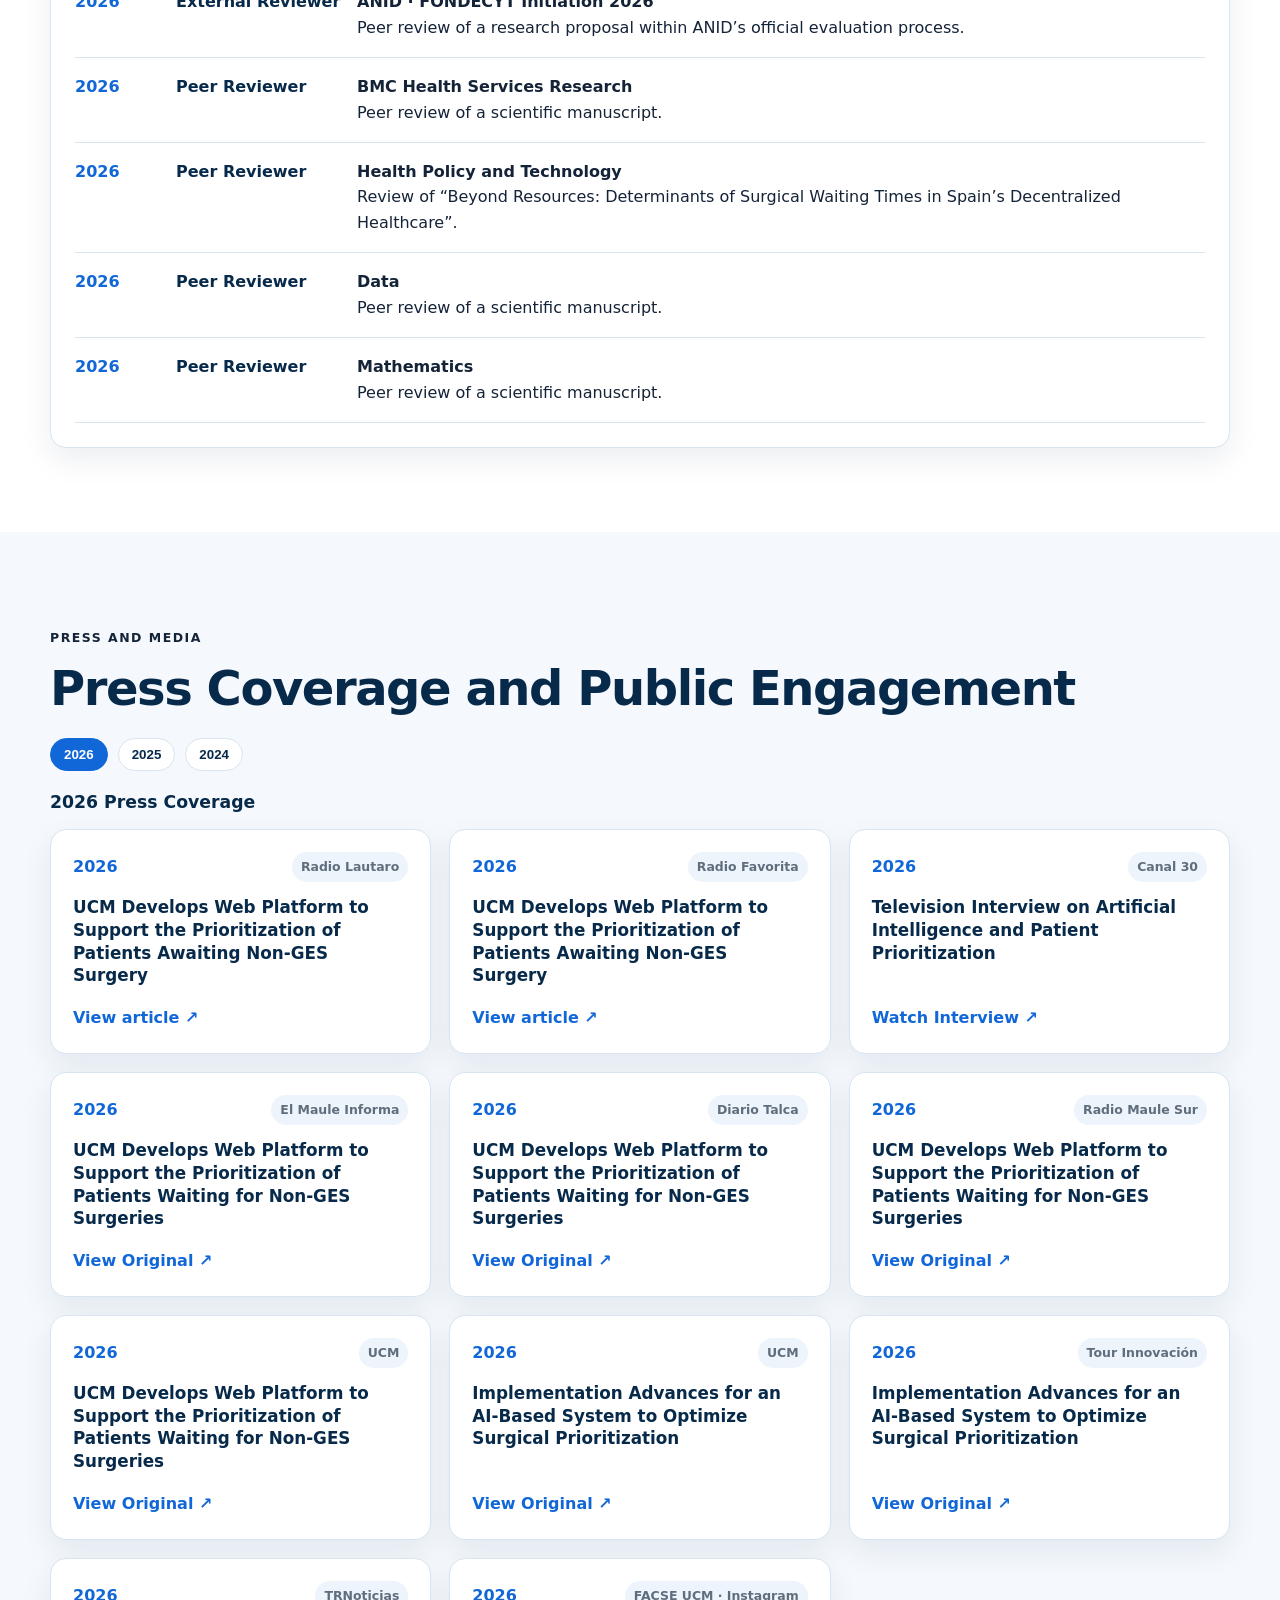
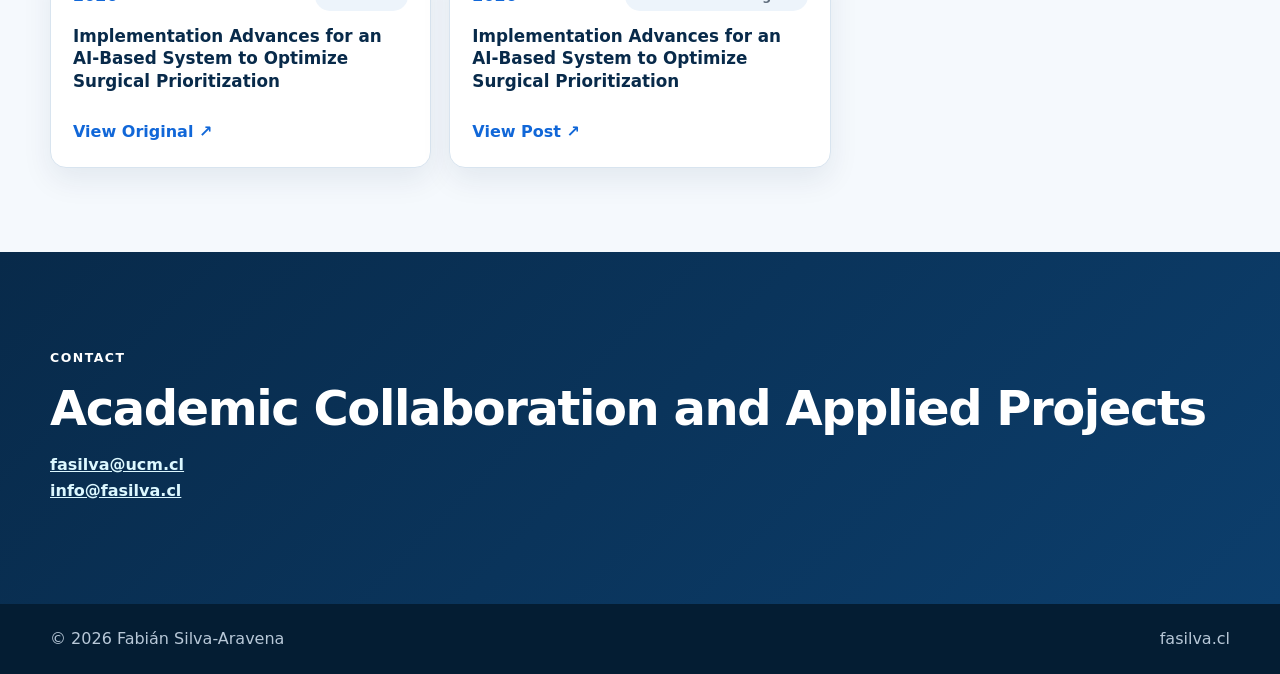
==== commit efa102d9: "Add new press coverage" ====
--- a/en.html
+++ b/en.html
@@ -105,7 +105,7 @@
 <div class="card activity-full"><div class="activity-list"><div class="activity-year active" id="activity-2026"><div class="activity-item"><span class="yr">2026</span><span class="role">Presenter</span><div><strong>HCII 2026 · Montreal, Canada</strong><br/>“Patient Experience Segmentation Using Unsupervised Clustering Under Waiting and Access Constraints.”</div></div><div class="activity-item"><span class="yr">2026</span><span class="role">External Reviewer</span><div><strong>ANID · FONDECYT Initiation 2026</strong><br/>Peer review of a research proposal within ANID’s official evaluation process.</div></div><div class="activity-item"><span class="yr">2026</span><span class="role">Peer Reviewer</span><div><strong>BMC Health Services Research</strong><br/>Peer review of a scientific manuscript.</div></div><div class="activity-item"><span class="yr">2026</span><span class="role">Peer Reviewer</span><div><strong>Health Policy and Technology</strong><br/>Review of “Beyond Resources: Determinants of Surgical Waiting Times in Spain’s Decentralized Healthcare”.</div></div><div class="activity-item"><span class="yr">2026</span><span class="role">Peer Reviewer</span><div><strong>Data</strong><br/>Peer review of a scientific manuscript.</div></div><div class="activity-item"><span class="yr">2026</span><span class="role">Peer Reviewer</span><div><strong>Mathematics</strong><br/>Peer review of a scientific manuscript.</div></div></div><div class="activity-year" id="activity-2025"><div class="activity-item"><span class="yr">2025</span><span class="role">External Reviewer</span><div><strong>ANID · FONDECYT Initiation 2025</strong><br/>Peer review of a research proposal within ANID’s official evaluation process.</div></div><div class="activity-item"><span class="yr">2025</span><span class="role">Presenter</span><div><strong>2025 IEEE International Conference on Emerging Innovation and Digital Technology (ICEIDT)</strong><br/>“Reducing Vulnerability and Waiting Times in Surgical Scheduling Using Mathematical Optimization.”</div></div><div class="activity-item"><span class="yr">2025</span><span class="role">Presenter</span><div><strong>XVI INFONOR 2025</strong><br/>“Rule-Based Decision Tree for Surgical Priorization in Otolaringology.”</div></div><div class="activity-item"><span class="yr">2025</span><span class="role">Presenter</span><div><strong>Conferencias CLEI, JCC, CHILECON 2025</strong><br/>“Reducing Waiting Times to Improve Patient Satisfaction: A Hybrid Strategy for Decision Support Management.” Track: Best of Our Research.</div></div><div class="activity-item"><span class="yr">2025</span><span class="role">Presenter</span><div><strong>HCI INTERNATIONAL 2025 · Gothenburg, Sweden</strong><br/>“Key Factors in Patient Satisfaction: A Random Forest Strategy.”</div></div><div class="activity-item"><span class="yr">2025</span><span class="role">Scientific Committee</span><div><strong>2025 IEEE International Conference on Emerging Innovation and Digital Technology (ICEIDT)</strong><br/>Paper reviewer.</div></div><div class="activity-item"><span class="yr">2025</span><span class="role">Scientific Committee</span><div><strong>XVI INFONOR 2025</strong><br/>Paper reviewer.</div></div><div class="activity-item"><span class="yr">2025</span><span class="role">Scientific Committee</span><div><strong>Conferencias CLEI, JCC, CHILECON 2025</strong><br/>Paper reviewer.</div></div><div class="activity-item"><span class="yr">2025</span><span class="role">Chair</span><div><strong>Conferencias CLEI, JCC, CHILECON 2025</strong><br/>Served as Chair.</div></div><div class="activity-item"><span class="yr">2025</span><span class="role">Peer Reviewer</span><div><strong>Sensors</strong><br/>Review of “Clinical Validation of a Video-Otoscopy-Based Medical Device for the Remote Diagnosis of Ear Complaints”.</div></div><div class="activity-item"><span class="yr">2025</span><span class="role">Peer Reviewer</span><div><strong>Sensors</strong><br/>Review of “A Comparative Analysis of IoT Machine Learning Methods for Effective Diabetes Prediction”.</div></div><div class="activity-item"><span class="yr">2025</span><span class="role">Peer Reviewer</span><div><strong>Systems</strong><br/>Review of “A Multi-Objective Simulation–Optimization Framework for Emergency Department Efficiency Using RSM and Goal Programming”.</div></div><div class="activity-item"><span class="yr">2025</span><span class="role">Peer Reviewer</span><div><strong>Applied Sciences</strong><br/>Review of “Machine Learning in Clinical Decision Making: Algorithmic Challenges, Data Limitations and Multidisciplinary Perspectives”.</div></div><div class="activity-item"><span class="yr">2025</span><span class="role">Guest Editor</span><div><strong>Sustainability</strong><br/>Special Issue: “Service Experience and Servicescape in Sustainable Consumption”.</div></div></div><div class="activity-year" id="activity-2024"><div class="activity-item"><span class="yr">2024</span><span class="role">Presenter</span><div><strong>HCI International · Washington D.C., USA · Washington Hilton Hotel</strong><br/>“Use of Artificial Intelligence as a Mechanism to Evaluate Costumer Experience. Literature Review.”</div></div><div class="activity-item"><span class="yr">2024</span><span class="role">Keynote Speaker</span><div><strong>XV International Conference on Computing and Informatics of Northern Chile (INFONOR) · September 4–6 · Copiapó, Chile · University of Atacama</strong><br/>“Management of non-GES surgical waiting lists in the Chilean public health system.”</div></div><div class="activity-item"><span class="yr">2024</span><span class="role">Academic Committee Member</span><div><strong>XV INFONOR · Copiapó, Chile</strong><br/>Participation in the academic committee.</div></div><div class="activity-item"><span class="yr">2024</span><span class="role">Co-author</span><div><strong>IEEE Chilean Computing Conference (JCC) · October 28–30 · Temuco, Chile · University of La Frontera</strong><br/>“Digital Skills in Higher Education: Strategies Adopted by Universities to Promote their Development in Students and Professors.”</div></div><div class="activity-item"><span class="yr">2024</span><span class="role">Peer Reviewer</span><div><strong>Expert Systems with Applications</strong><br/>Review of “Prioritization of Transfer Centers Using GIS and Fuzzy Dombi Bonferroni Weighted Assessment (DOBAS) Model”.</div></div></div><div class="activity-year" id="activity-2023"><div class="activity-item"><span class="yr">2023</span><span class="role">Chair</span><div><strong>ASFAE-ENEFA Conference · Catholic University of the Most Holy Conception · Concepción, Chile</strong><br/>Review and evaluation of scientific papers in the “Information Systems for Decision-Making” track.</div></div><div class="activity-item"><span class="yr">2023</span><span class="role">Presenter</span><div><strong>ASFAE-ENEFA Conference · Concepción, Chile</strong><br/>Presentation of “A Hybrid Algorithm of ML and XAI to Prevent Breast Cancer: A Strategy to Support Decision Making”.</div></div><div class="activity-item"><span class="yr">2023</span><span class="role">Peer Reviewer</span><div><strong>Expert Systems with Applications</strong><br/>Review of the article “Prioritization of Transfer Centers Using GIS and Fuzzy Dombi Bonferroni Weighted Assessment (DOBAS) Model”.</div></div><div class="activity-item"><span class="yr">2023</span><span class="role">Peer Reviewer</span><div><strong>Expert Systems with Applications</strong><br/>Review of the article “Intelligent Framework for the Classification of Skewed Multiclass Biomass Feedstock”.</div></div></div><div class="activity-year" id="activity-2019"><div class="activity-item"><span class="yr">2019</span><span class="role">Presenter</span><div><strong>Industrial Civil Engineering Conference · Autonomous University of Chile · Talca, Chile</strong><br/>“Prioritization of patients on the elective surgical waiting list.”</div></div></div><div class="activity-year" id="activity-2017"><div class="activity-item"><span class="yr">2017</span><span class="role">Attendee</span><div><strong>Computational Intelligence Conference · University of Valparaíso · Valparaíso, Chile</strong><br/>Conference attendance.</div></div></div><div class="activity-year" id="activity-Otros"><div class="activity-item"><span class="yr">Other</span><span class="role">Presenter</span><div><strong>CPA School Research Seminar · Catholic University of Maule · Talca, Chile</strong><br/>Presentation of a research study.</div></div><div class="activity-item"><span class="yr">Other</span><span class="role">International Training</span><div><strong>INTECAP · Guatemala</strong><br/>International teaching in data analytics for decision-making.</div></div><div class="activity-item"><span class="yr">Other (2025–present)</span><span class="role">Doctoral Program Faculty Member</span><div><strong>PhD Program in Translational Biotechnology · Catholic University of Maule</strong><br/>Participation in academic committees and doctoral faculty meetings.</div></div></div></div></div>
 </div></section>
 <section class="section alt" id="prensa"><div class="container"><p class="section-kicker">Press and Media</p><h2>Press Coverage and Public Engagement</h2>
-<div class="press-toolbar"><button class="press-year-btn active" data-press-year="2026">2026</button><button class="press-year-btn" data-press-year="2025">2025</button><button class="press-year-btn" data-press-year="2024">2024</button></div><div class="press-year active" id="press-2026"><h3 class="press-year-title">2026 Press Coverage</h3><div class="media-grid"><article class="media-card"><div class="media-meta"><span class="media-year">2026</span><span class="media-source">Canal 30</span></div><h3>Television Interview on Artificial Intelligence and Patient Prioritization</h3><a class="media-link" href="https://youtu.be/XYucrzJyQd4?si=KVK0I2q1VefqlQOw" rel="noopener noreferrer" target="_blank">Watch Interview ↗</a></article><article class="media-card"><div class="media-meta"><span class="media-year">2026</span><span class="media-source">El Maule Informa</span></div><h3>UCM Develops Web Platform to Support the Prioritization of Patients Waiting for Non-GES Surgeries</h3><a class="media-link" href="https://elmauleinforma.cl/ucm-desarrolla-plataforma-web-para-apoyar-la-priorizacion-de-pacientes-en-espera-de-cirugias-no-ges/" rel="noopener noreferrer" target="_blank">View Original ↗</a></article><article class="media-card"><div class="media-meta"><span class="media-year">2026</span><span class="media-source">Diario Talca</span></div><h3>UCM Develops Web Platform to Support the Prioritization of Patients Waiting for Non-GES Surgeries</h3><a class="media-link" href="https://diariotalca.cl/ucm-desarrolla-plataforma-web-para-apoyar-la-priorizacion-de-pacientes-en-espera-de-cirugias-no-ges/" rel="noopener noreferrer" target="_blank">View Original ↗</a></article><article class="media-card"><div class="media-meta"><span class="media-year">2026</span><span class="media-source">Radio Maule Sur</span></div><h3>UCM Develops Web Platform to Support the Prioritization of Patients Waiting for Non-GES Surgeries</h3><a class="media-link" href="https://www.radiomaulesur.cl/2026/09/ucm-desarrolla-plataforma-web-para.html" rel="noopener noreferrer" target="_blank">View Original ↗</a></article><article class="media-card"><div class="media-meta"><span class="media-year">2026</span><span class="media-source">UCM</span></div><h3>UCM Develops Web Platform to Support the Prioritization of Patients Waiting for Non-GES Surgeries</h3><a class="media-link" href="https://www.ucm.cl/noticias/ucm-desarrolla-plataforma-web-para-apoyar-la-priorizacion-de-pacientes-en-espera-de-cirugias-no-ges/" rel="noopener noreferrer" target="_blank">View Original ↗</a></article><article class="media-card"><div class="media-meta"><span class="media-year">2026</span><span class="media-source">UCM</span></div><h3>Implementation Advances for an AI-Based System to Optimize Surgical Prioritization</h3><a class="media-link" href="https://www.ucm.cl/noticias/avanza-implementacion-de-sistema-con-ia-para-optimizar-la-priorizacion-de-cirugias/" rel="noopener noreferrer" target="_blank">View Original ↗</a></article><article class="media-card"><div class="media-meta"><span class="media-year">2026</span><span class="media-source">Tour Innovación</span></div><h3>Implementation Advances for an AI-Based System to Optimize Surgical Prioritization</h3><a class="media-link" href="https://www.tourinnovacion.cl/tecnologia-ciencia/avanza-implementacion-de-sistema-con-ia-para-optimizar-la-priorizacion-de-cirugias/" rel="noopener noreferrer" target="_blank">View Original ↗</a></article><article class="media-card"><div class="media-meta"><span class="media-year">2026</span><span class="media-source">TRNoticias</span></div><h3>Implementation Advances for an AI-Based System to Optimize Surgical Prioritization</h3><a class="media-link" href="https://trnoticias.cl/2026/03/17/avanza-implementacion-de-sistema-con-ia-para-optimizar-la-priorizacion-de-cirugias/" rel="noopener noreferrer" target="_blank">View Original ↗</a></article><article class="media-card"><div class="media-meta"><span class="media-year">2026</span><span class="media-source">FACSE UCM · Instagram</span></div><h3>Implementation Advances for an AI-Based System to Optimize Surgical Prioritization</h3><a class="media-link" href="https://www.instagram.com/p/DV09BiUEdLQ/?img_index=1" rel="noopener noreferrer" target="_blank">View Post ↗</a></article></div></div><div class="press-year" id="press-2025"><h3 class="press-year-title">2025 Press Coverage</h3><div class="media-grid"><article class="media-card"><div class="media-meta"><span class="media-year">2025</span><span class="media-source">UCM</span></div><h3>UCM Academic’s Patient Prioritization Methodologies Receive International Recognition</h3><a class="media-link" href="https://www.ucm.cl/noticias/metodologias-academico-ucm-priorizar-pacientes-reciben-respaldo-internacional/" rel="noopener noreferrer" target="_blank">View Original ↗</a></article><article class="media-card"><div class="media-meta"><span class="media-year">2025</span><span class="media-source">FACSE UCM · Instagram</span></div><h3>Meeting with Partners from San Borja Arriarán Clinical Hospital</h3><a class="media-link" href="https://www.instagram.com/p/DN1Pd7J4pvr/?img_index=1" rel="noopener noreferrer" target="_blank">View Post ↗</a></article><article class="media-card"><div class="media-meta"><span class="media-year">2025</span><span class="media-source">UCM</span></div><h3>Intelligent Model Promoted to Support More Equitable Management of Non-GES Surgical Waiting Lists</h3><a class="media-link" href="https://www.ucm.cl/noticias/impulsan-modelo-inteligente-para-una-gestion-mas-equitativa-de-las-listas-de-espera-quirurgicas-no-ges/" rel="noopener noreferrer" target="_blank">View Original ↗</a></article><article class="media-card"><div class="media-meta"><span class="media-year">2025</span><span class="media-source">UCM · Column</span></div><h3>Non-GES Surgical Waiting Lists: Toward Fairer, People-Centered Prioritization</h3><a class="media-link" href="https://www.ucm.cl/noticias/columna-listas-de-espera-quirurgicas-no-ges-hacia-una-priorizacion-mas-justa-y-centrada-en-las-personas/" rel="noopener noreferrer" target="_blank">View Column ↗</a></article></div></div><div class="press-year" id="press-2024"><h3 class="press-year-title">2024 Press Coverage</h3><div class="media-grid"><article class="media-card"><div class="media-meta"><span class="media-year">2024</span><span class="media-source">Instagram</span></div><h3>Academic Outreach Post</h3><a class="media-link" href="https://www.instagram.com/reel/DA6na8QPOSr/?igsi=Y3R4NDBhenJqOGsz" rel="noopener noreferrer" target="_blank">View Post ↗</a></article><article class="media-card"><div class="media-meta"><span class="media-year">2024</span><span class="media-source">UCM</span></div><h3>Researchers Explore Mathematical Strategies to Strengthen the Public Healthcare System</h3><a class="media-link" href="https://www.ucm.cl/noticias/investigan-estrategias-fortalecer-sistema-salud-publica-desde-la-matematica/" rel="noopener noreferrer" target="_blank">View Original ↗</a></article><article class="media-card"><div class="media-meta"><span class="media-year">2024</span><span class="media-source">UCM</span></div><h3>Maule Academic Leads Project to Optimize the Management of Non-GES Waiting Lists</h3><a class="media-link" href="https://www.ucm.cl/noticias/academico-maulino-lidera-proyecto-optimizar-gestion-listas-espera-no-ges/" rel="noopener noreferrer" target="_blank">View Original ↗</a></article><article class="media-card"><div class="media-meta"><span class="media-year">2024</span><span class="media-source">UCM</span></div><h3>Innovative Project to Manage Non-GES Surgical Waiting Lists to Be Launched</h3><a class="media-link" href="https://www.ucm.cl/noticias/lanzaran-innovador-proyecto-gestionar-listas-espera-quirurgicas-no-ges/" rel="noopener noreferrer" target="_blank">View Original ↗</a></article><article class="media-card"><div class="media-meta"><span class="media-year">2024</span><span class="media-source">HCSBA</span></div><h3>HCSBA Participates in Project to Manage Non-GES Surgical Waiting Lists</h3><a class="media-link" href="https://hcsba.cl/sitio/2024/10/18/hcsba-participa-en-proyecto-para-gestionar-listas-de-espera-quirurgicas-no-ges/" rel="noopener noreferrer" target="_blank">View Original ↗</a></article></div></div></div></section>
+<div class="press-toolbar"><button class="press-year-btn active" data-press-year="2026">2026</button><button class="press-year-btn" data-press-year="2025">2025</button><button class="press-year-btn" data-press-year="2024">2024</button></div><div class="press-year active" id="press-2026"><h3 class="press-year-title">2026 Press Coverage</h3><div class="media-grid"><article class="media-card"><div class="media-meta"><span class="media-year">2026</span><span class="media-source">Radio Lautaro</span></div><h3>UCM Develops Web Platform to Support the Prioritization of Patients Awaiting Non-GES Surgery</h3><a class="media-link" href="https://radiolautarotalca.cl/ucm-desarrolla-plataforma-web-para-apoyar-la-priorizacion-de-pacientes-en-espera-de-cirugias-no-ges/" rel="noopener noreferrer" target="_blank">View article ↗</a></article><article class="media-card"><div class="media-meta"><span class="media-year">2026</span><span class="media-source">Radio Favorita</span></div><h3>UCM Develops Web Platform to Support the Prioritization of Patients Awaiting Non-GES Surgery</h3><a class="media-link" href="https://radiofavorita.cl/2026/09/02/ucm-desarrolla-plataforma-para-apoyar-la-priorizacion-de-pacientes-en-listas-de-espera-quirurgica-no-ges/" rel="noopener noreferrer" target="_blank">View article ↗</a></article><article class="media-card"><div class="media-meta"><span class="media-year">2026</span><span class="media-source">Canal 30</span></div><h3>Television Interview on Artificial Intelligence and Patient Prioritization</h3><a class="media-link" href="https://youtu.be/XYucrzJyQd4?si=KVK0I2q1VefqlQOw" rel="noopener noreferrer" target="_blank">Watch Interview ↗</a></article><article class="media-card"><div class="media-meta"><span class="media-year">2026</span><span class="media-source">El Maule Informa</span></div><h3>UCM Develops Web Platform to Support the Prioritization of Patients Waiting for Non-GES Surgeries</h3><a class="media-link" href="https://elmauleinforma.cl/ucm-desarrolla-plataforma-web-para-apoyar-la-priorizacion-de-pacientes-en-espera-de-cirugias-no-ges/" rel="noopener noreferrer" target="_blank">View Original ↗</a></article><article class="media-card"><div class="media-meta"><span class="media-year">2026</span><span class="media-source">Diario Talca</span></div><h3>UCM Develops Web Platform to Support the Prioritization of Patients Waiting for Non-GES Surgeries</h3><a class="media-link" href="https://diariotalca.cl/ucm-desarrolla-plataforma-web-para-apoyar-la-priorizacion-de-pacientes-en-espera-de-cirugias-no-ges/" rel="noopener noreferrer" target="_blank">View Original ↗</a></article><article class="media-card"><div class="media-meta"><span class="media-year">2026</span><span class="media-source">Radio Maule Sur</span></div><h3>UCM Develops Web Platform to Support the Prioritization of Patients Waiting for Non-GES Surgeries</h3><a class="media-link" href="https://www.radiomaulesur.cl/2026/09/ucm-desarrolla-plataforma-web-para.html" rel="noopener noreferrer" target="_blank">View Original ↗</a></article><article class="media-card"><div class="media-meta"><span class="media-year">2026</span><span class="media-source">UCM</span></div><h3>UCM Develops Web Platform to Support the Prioritization of Patients Waiting for Non-GES Surgeries</h3><a class="media-link" href="https://www.ucm.cl/noticias/ucm-desarrolla-plataforma-web-para-apoyar-la-priorizacion-de-pacientes-en-espera-de-cirugias-no-ges/" rel="noopener noreferrer" target="_blank">View Original ↗</a></article><article class="media-card"><div class="media-meta"><span class="media-year">2026</span><span class="media-source">UCM</span></div><h3>Implementation Advances for an AI-Based System to Optimize Surgical Prioritization</h3><a class="media-link" href="https://www.ucm.cl/noticias/avanza-implementacion-de-sistema-con-ia-para-optimizar-la-priorizacion-de-cirugias/" rel="noopener noreferrer" target="_blank">View Original ↗</a></article><article class="media-card"><div class="media-meta"><span class="media-year">2026</span><span class="media-source">Tour Innovación</span></div><h3>Implementation Advances for an AI-Based System to Optimize Surgical Prioritization</h3><a class="media-link" href="https://www.tourinnovacion.cl/tecnologia-ciencia/avanza-implementacion-de-sistema-con-ia-para-optimizar-la-priorizacion-de-cirugias/" rel="noopener noreferrer" target="_blank">View Original ↗</a></article><article class="media-card"><div class="media-meta"><span class="media-year">2026</span><span class="media-source">TRNoticias</span></div><h3>Implementation Advances for an AI-Based System to Optimize Surgical Prioritization</h3><a class="media-link" href="https://trnoticias.cl/2026/03/17/avanza-implementacion-de-sistema-con-ia-para-optimizar-la-priorizacion-de-cirugias/" rel="noopener noreferrer" target="_blank">View Original ↗</a></article><article class="media-card"><div class="media-meta"><span class="media-year">2026</span><span class="media-source">FACSE UCM · Instagram</span></div><h3>Implementation Advances for an AI-Based System to Optimize Surgical Prioritization</h3><a class="media-link" href="https://www.instagram.com/p/DV09BiUEdLQ/?img_index=1" rel="noopener noreferrer" target="_blank">View Post ↗</a></article></div></div><div class="press-year" id="press-2025"><h3 class="press-year-title">2025 Press Coverage</h3><div class="media-grid"><article class="media-card"><div class="media-meta"><span class="media-year">2025</span><span class="media-source">UCM</span></div><h3>UCM Academic’s Patient Prioritization Methodologies Receive International Recognition</h3><a class="media-link" href="https://www.ucm.cl/noticias/metodologias-academico-ucm-priorizar-pacientes-reciben-respaldo-internacional/" rel="noopener noreferrer" target="_blank">View Original ↗</a></article><article class="media-card"><div class="media-meta"><span class="media-year">2025</span><span class="media-source">FACSE UCM · Instagram</span></div><h3>Meeting with Partners from San Borja Arriarán Clinical Hospital</h3><a class="media-link" href="https://www.instagram.com/p/DN1Pd7J4pvr/?img_index=1" rel="noopener noreferrer" target="_blank">View Post ↗</a></article><article class="media-card"><div class="media-meta"><span class="media-year">2025</span><span class="media-source">UCM</span></div><h3>Intelligent Model Promoted to Support More Equitable Management of Non-GES Surgical Waiting Lists</h3><a class="media-link" href="https://www.ucm.cl/noticias/impulsan-modelo-inteligente-para-una-gestion-mas-equitativa-de-las-listas-de-espera-quirurgicas-no-ges/" rel="noopener noreferrer" target="_blank">View Original ↗</a></article><article class="media-card"><div class="media-meta"><span class="media-year">2025</span><span class="media-source">UCM · Column</span></div><h3>Non-GES Surgical Waiting Lists: Toward Fairer, People-Centered Prioritization</h3><a class="media-link" href="https://www.ucm.cl/noticias/columna-listas-de-espera-quirurgicas-no-ges-hacia-una-priorizacion-mas-justa-y-centrada-en-las-personas/" rel="noopener noreferrer" target="_blank">View Column ↗</a></article></div></div><div class="press-year" id="press-2024"><h3 class="press-year-title">2024 Press Coverage</h3><div class="media-grid"><article class="media-card"><div class="media-meta"><span class="media-year">2024</span><span class="media-source">Red G9</span></div><h3>Maule Academic Leads Project to Optimize the Management of Non-GES Waiting Lists</h3><a class="media-link" href="https://redg9.cl/2024/10/18/ucm-academico-maulino-lidera-proyecto-para-optimizar-gestion-de-listas-de-espera-no-ges/" rel="noopener noreferrer" target="_blank">View article ↗</a></article><article class="media-card"><div class="media-meta"><span class="media-year">2024</span><span class="media-source">Instagram</span></div><h3>Academic Outreach Post</h3><a class="media-link" href="https://www.instagram.com/reel/DA6na8QPOSr/?igsi=Y3R4NDBhenJqOGsz" rel="noopener noreferrer" target="_blank">View Post ↗</a></article><article class="media-card"><div class="media-meta"><span class="media-year">2024</span><span class="media-source">UCM</span></div><h3>Researchers Explore Mathematical Strategies to Strengthen the Public Healthcare System</h3><a class="media-link" href="https://www.ucm.cl/noticias/investigan-estrategias-fortalecer-sistema-salud-publica-desde-la-matematica/" rel="noopener noreferrer" target="_blank">View Original ↗</a></article><article class="media-card"><div class="media-meta"><span class="media-year">2024</span><span class="media-source">UCM</span></div><h3>Maule Academic Leads Project to Optimize the Management of Non-GES Waiting Lists</h3><a class="media-link" href="https://www.ucm.cl/noticias/academico-maulino-lidera-proyecto-optimizar-gestion-listas-espera-no-ges/" rel="noopener noreferrer" target="_blank">View Original ↗</a></article><article class="media-card"><div class="media-meta"><span class="media-year">2024</span><span class="media-source">UCM</span></div><h3>Innovative Project to Manage Non-GES Surgical Waiting Lists to Be Launched</h3><a class="media-link" href="https://www.ucm.cl/noticias/lanzaran-innovador-proyecto-gestionar-listas-espera-quirurgicas-no-ges/" rel="noopener noreferrer" target="_blank">View Original ↗</a></article><article class="media-card"><div class="media-meta"><span class="media-year">2024</span><span class="media-source">HCSBA</span></div><h3>HCSBA Participates in Project to Manage Non-GES Surgical Waiting Lists</h3><a class="media-link" href="https://hcsba.cl/sitio/2024/10/18/hcsba-participa-en-proyecto-para-gestionar-listas-de-espera-quirurgicas-no-ges/" rel="noopener noreferrer" target="_blank">View Original ↗</a></article></div></div></div></section>
 <section class="section contact" id="contacto"><div class="container"><p class="section-kicker">Contact</p><h2>Academic Collaboration and Applied Projects</h2><p><a href="mailto:fasilva@ucm.cl"><strong>fasilva@ucm.cl</strong></a><br/><a href="mailto:info@fasilva.cl"><strong>info@fasilva.cl</strong></a></p></div></section>
 </main><footer><div class="container footer-inner"><span>© <span id="year"></span> Fabián Silva-Aravena</span><span>fasilva.cl</span></div></footer><script src="assets/js/main.js?v=15"></script></body></html>
 <!-- Cloudflare Web Analytics -->
